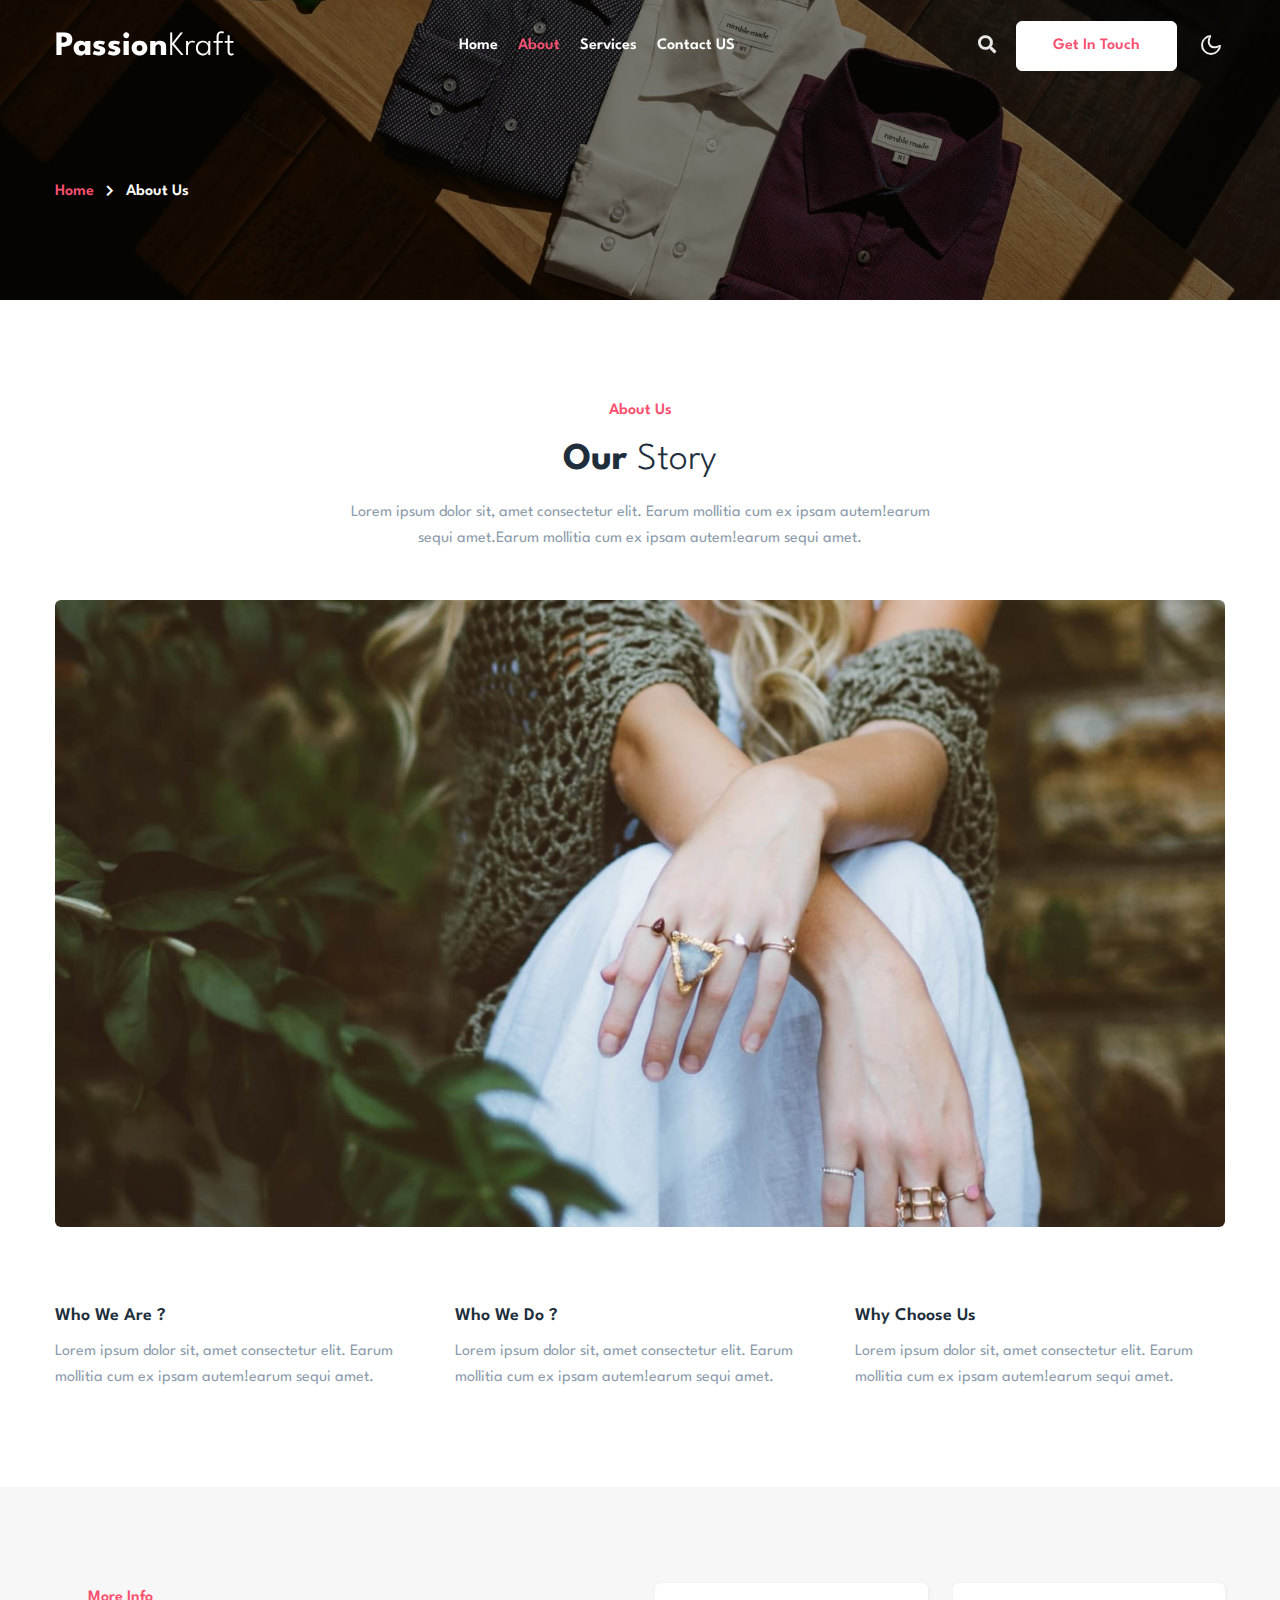
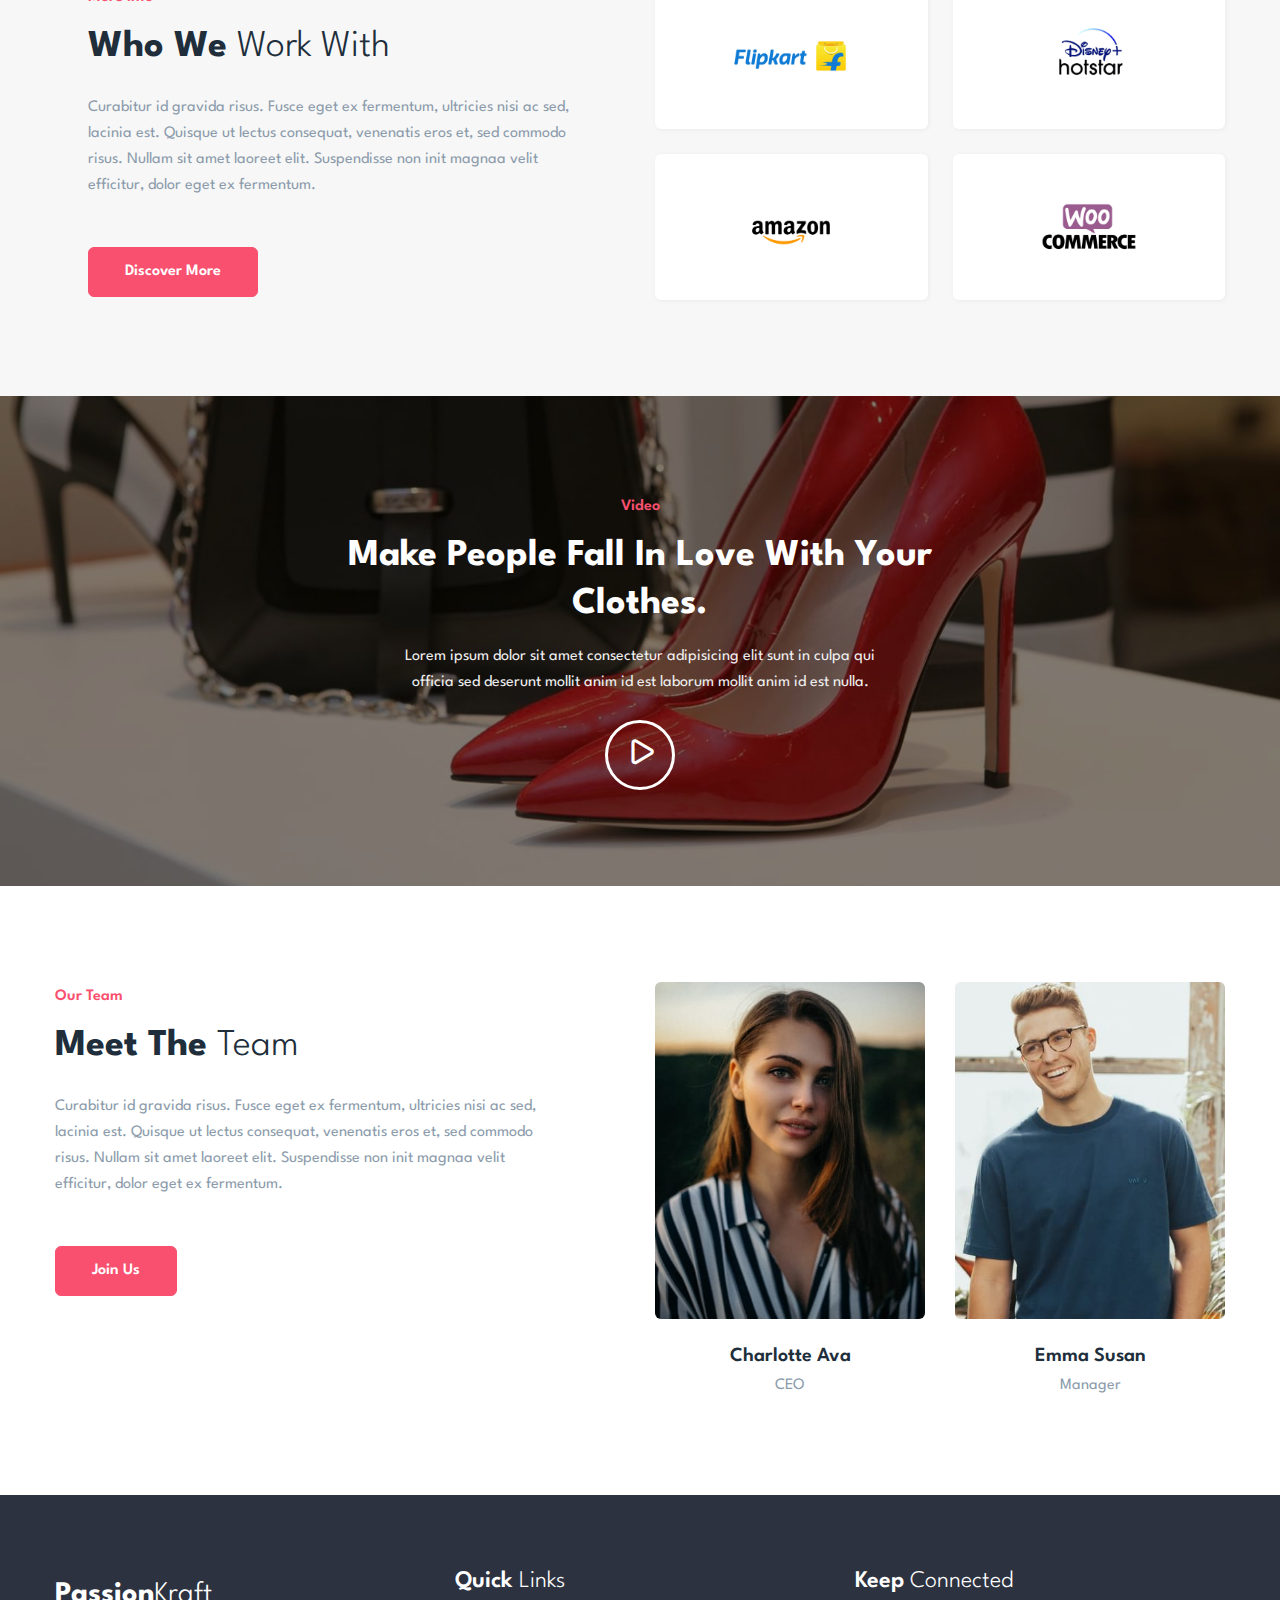
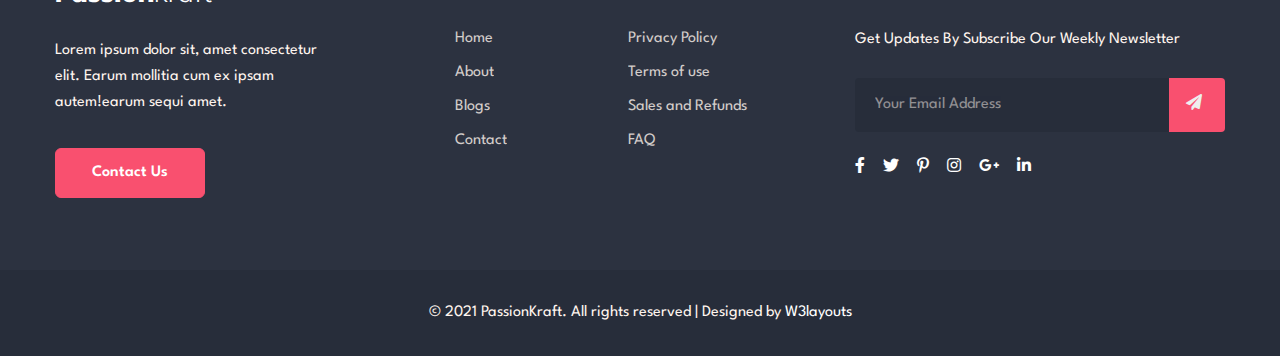
==== about.html @ e8087659 "initial commit" ====
<!--
Author: W3layouts
Author URL: http://w3layouts.com
-->
<!doctype html>
<html lang="en">

<head>
    <!-- Required meta tags -->
    <meta charset="utf-8">
    <meta name="viewport" content="width=device-width, initial-scale=1, shrink-to-fit=no">
    <title>PassionKraft - Fashion Category Bootstrap Responsive Template | About :: W3layouts </title>
    <!-- google fonts -->
    <link href="//fonts.googleapis.com/css2?family=Spartan:wght@300;400;600;700&display=swap" rel="stylesheet">
    <!-- Template CSS -->
    <link rel="stylesheet" href="assets/css/style-starter.css">
</head>

<body>
    <!--header-->
    <header id="site-header" class="fixed-top">
        <div class="container">
            <nav class="navbar navbar-expand-lg stroke px-0 pt-lg-0">
                <h1>
                    <a class="navbar-brand" href="index.html">
                        Passion<span class="logo-sub">Kraft</a>
                </h1>
                <!-- if logo is image enable this   
    <a class="navbar-brand" href="#index.html">
        <img src="image-path" alt="Your logo" title="Your logo" style="height:35px;" />
    </a> -->
                <button class="navbar-toggler  collapsed bg-gradient" type="button" data-toggle="collapse"
                    data-target="#navbarTogglerDemo02" aria-controls="navbarTogglerDemo02" aria-expanded="false"
                    aria-label="Toggle navigation">
                    <span class="navbar-toggler-icon fa icon-expand fa-bars"></span>
                    <span class="navbar-toggler-icon fa icon-close fa-times"></span>
                </button>

                <div class="collapse navbar-collapse" id="navbarTogglerDemo02">
                    <ul class="navbar-nav mx-lg-auto">
                        <li class="nav-item">
                            <a class="nav-link" href="index.html">Home <span class="sr-only">(current)</span></a>
                        </li>
                        <li class="nav-item active">
                            <a class="nav-link" href="about.html">About</a>
                        </li>
                        <li class="nav-item">
                            <a class="nav-link" href="services.html">Services</a>
                        </li>
						  <li class="nav-item">
                            <a class="nav-link" href="contact.html">Contact US</a>
                        </li>
                       
                        
                    </ul>

                    <!--/search-right-->
                    <div class="search-right">
                        <a href="#search" title="search"><span class="fa fa-search" aria-hidden="true"></span></a>
                    </div>
                    <!--//search-right-->
                    <div class="top-quote mr-lg-3 mt-lg-0 mr-lg-4">
                        <a href="contact.html" class="btn btn-style btn-white btn-primary">Get In Touch</a>
                    </div>
                </div>
                <!-- toggle switch for light and dark theme -->
                <div class="mobile-position">
                    <nav class="navigation">
                        <div class="theme-switch-wrapper">
                            <label class="theme-switch" for="checkbox">
                                <input type="checkbox" id="checkbox">
                                <div class="mode-container">
                                    <i class="gg-sun"></i>
                                    <i class="gg-moon"></i>
                                </div>
                            </label>
                        </div>
                    </nav>
                </div>
                <!-- //toggle switch for light and dark theme -->
            </nav>
        </div>
    </header>
    <!--//header-->
    <div class="section-mid-gap"></div>
    <!--/Banner-inner-pages-->
    <div class="inner-banner">
        <section class="w3l-breadcrumb text-left">
          <div class="container">
            <ul class="breadcrumbs-custom-path">
              <li><a href="index.html">Home</a></li>
              <li class="active"><span class="fas fa-chevron-right mx-2" aria-hidden="true"></span> About Us</li>
            </ul>
          </div>
        </section>
      </div>
    <!--//Banner-inner-pages-->
     <!--/about-inner-->
     <section class="w3l-aboutin py-5" id="ab">
        <div class="container py-lg-5 py-md-4 py-2">
            <div class="abin-top-content text-center mb-md-5 mb-4">
                <h6 class="title-subw3hny">About Us</h6>
                <h3 class="title-w3l mb-3">Our <span class="thin">Story</span></h3>
                <p class="abinfo-para">Lorem ipsum dolor sit, amet consectetur elit. Earum mollitia cum ex ipsam autem!earum sequi amet.Earum mollitia cum ex ipsam autem!earum sequi amet.</p>
            </div>
            <div class="aboyt-ininf">
                <div class="about-img">
                    <img src="assets/images/banner1.jpg" alt="" class="img-fluid radius-image">
                </div>
                    <div class="three-grids-hmew3 mt-5">
                        <div class="three-grid-1 text-left">
                           
                               <h4>Who We Are ?</h4>
                              <p class="mt-2 pr-lg-4">Lorem ipsum dolor sit, amet consectetur elit. Earum mollitia cum ex ipsam autem!earum sequi amet.
                            </p>
                        </div>
                        <div class="three-grid-1 text-left">
                            
                            <h4>Who We Do ?</h4>
                            <p class="mt-2 pr-lg-4">Lorem ipsum dolor sit, amet consectetur elit. Earum mollitia cum ex ipsam autem!earum sequi amet.
                            </p>
                        </div>
                        <div class="three-grid-1 text-left">
                            
                            <h4>Why Choose Us</h4>
                            <p class="mt-2 pr-lg-4">Lorem ipsum dolor sit, amet consectetur elit. Earum mollitia cum ex ipsam autem!earum sequi amet.
                            </p>
                        </div>
                    </div>
                   
                </div>
        </div>
    </section>
     <!--//about-inner-->
     <!--/w3l-features-call3-->
     <section class="w3l-features py-5" id="work">
        <div class="call-w3 py-md-5 py-2">
            <div class="container">
                <div class="row main-cont-wthree-2">
                    <div class="col-lg-6 feature-grid-left pl-lg-5">
                        <h6 class="title-subw3hny">More Info</h6>
                        <h3 class="title-w3l mb-md-4 mb-2">Who We <span class="thin">Work With</span></h3>
                        <p class="text-para pr-lg-5">Curabitur id gravida risus. Fusce eget ex fermentum, ultricies nisi ac sed,
                            lacinia est. Quisque ut lectus consequat, venenatis eros et, sed commodo risus. Nullam sit
                            amet laoreet elit. Suspendisse non init magnaa velit efficitur, dolor eget ex fermentum.
                        </p>
                        <a href="#url" class="btn btn-primary btn-style mt-lg-5 mt-4">Discover More</a>
                    </div>
                    <div class="col-lg-6 feature-grid-right mt-lg-0 mt-5">
                        <div class="call-grids-w3 d-grid">
                            <div class="grids-1 box-wrap">
                                <div class="icon">
                                    <a href="#feature" class=""><img src="assets/images/flipkart.png" alt="" class="img-fluid"></a>
                                </div>
                            </div>
                            <div class="grids-1 box-wrap">
                                <div class="icon">
                                    <a href="#feature" class=""><img src="assets/images/disney.png" alt="" class="img-fluid"></a>
                                </div>
                            </div>
                            <div class="grids-1 box-wrap">
                                <div class="icon">
                                    <a href="#feature" class=""><img src="assets/images/amazon.png" alt="" class="img-fluid"></a>
                                </div>
                            </div>
                            <div class="grids-1 box-wrap">
                                <div class="icon">
                                    <a href="#feature" class=""><img src="assets/images/woocomerce.png" alt="" class="img-fluid"></a>
                                </div>
                            </div>
                        </div>
                    </div>
                </div>
            </div>
        </div>
    </section>
    <!--//w3l-features-call3-->
    <!--/video-->
    <section class="w3l-about4 py-5" id="cover">
		<div class="container px-0 py-lg-5 py-md-4 py-2">
			<div class="history-info position-relative">
				<div class="heading mx-auto text-center">
                    <h6 class="title-subw3hny text-center">Video</h6>
					<h3 class="title-w3l">Make people fall in love with your clothes.</h3>
					<p class="mt-3 px-lg-5 mx-lg-5">Lorem ipsum dolor sit amet consectetur adipisicing elit sunt in culpa qui officia
						sed deserunt mollit anim id est laborum mollit anim id est nulla.</p>
					<a href="#" class="popup-with-zoom-anim play-view text-center mt-4">
						<span class="video-play-icon">
							<span class="fa fa-play"></span>
						</span>
					</a>
				</div>
			</div>
		</div>
	</section>
    <!--//video-->
    <section class="w3l-team py-5" id="team">
        <div class="container py-lg-5 py-md-4 py-2">
            <div class="row team-row">
                <div class="col-lg-6 team-wrap-info pr-lg-5">
                    <h6 class="title-subw3hny">Our Team</h6>
                    <h3 class="title-w3l mb-md-4 mb-2">Meet the <span class="thin">Team </span></h3>
                    <p class="text-para pr-lg-5">Curabitur id gravida risus. Fusce eget ex fermentum, ultricies nisi ac sed,
                        lacinia est. Quisque ut lectus consequat, venenatis eros et, sed commodo risus. Nullam sit
                        amet laoreet elit. Suspendisse non init magnaa velit efficitur, dolor eget ex fermentum.
                    </p>
                    <a href="#url" class="btn btn-primary btn-style mt-lg-5 mt-4">Join Us</a>
                </div>
             <!--start-team member -->
                <div class="col-lg-3 col-sm-6 team-wrap mt-lg-0 mt-5">
                    <div class="team-member last text-center">
                        <div class="team-img">
                            <img src="assets/images/team3.jpg" alt="" class="img-fluid radius-image" />
                            <div class="overlay">
                                <div class="team-details text-center">
                                    <p>
                                        Our web design team will spend time with our digital marketing team.
                                    </p>
                                    <div class="socials mt-4">
                                        <a href="#url"><i class="fab fa-facebook-f"></i></a>
                                        <a href="#url"><i class="fab fa-twitter"></i></a>
                                        <a href="#url"><i class="fab fa-instagram"></i></a>
                                        
                                    </div>
                                </div>
                            </div>
                        </div>
                        <a href="#team"><h6 class="team-title">Charlotte Ava</h6></a>
                        <p>CEO</p>
                    </div>
                </div>
                <!-- end team member -->
    
                <div class="col-lg-3 col-sm-6 team-wrap mt-lg-0 mt-5">
                    <div class="team-member last text-center">
                        <div class="team-img">
                            <img src="assets/images/team4.jpg" alt="" class="img-fluid radius-image" />
                            <div class="overlay">
                                <div class="team-details text-center">
                                    <p>
                                        Our web design team will spend time with our digital marketing team.
                                    </p>
                                    <div class="socials mt-4">
                                        <a href="#url"><i class="fab fa-facebook-f"></i></a>
                                        <a href="#url"><i class="fab fa-twitter"></i></a>
                                        <a href="#url"><i class="fab fa-instagram"></i></a>
                                    </div>
                                </div>
                            </div>
                        </div>
                        <a href="#team"><h6 class="team-title">Emma Susan</h6></a>
                        <p>Manager</p>
                    </div>
                </div>
                <!-- end team member -->
    
            </div>
        </div>
    </section>
    <!--/Footer-->
    <section class="w3l-footer-29-main">
        <div class="footer-29 py-5">
            <div class="container py-lg-4 py-sm-3">
                <div class="row footer-top-29">
                    <div class="col-lg-4 footer-list-29 footer-1 pr-lg-5">
                        <h2><a class="navbar-brand" href="index.html">
                            Passion<span class="logo-sub">Kraft</span></a></h2>
                        <p class="pr-lg-5 mr-xl-4 mb-4">Lorem ipsum dolor sit, amet consectetur elit. Earum mollitia cum ex
                            ipsam autem!earum sequi amet.
                        </p>
                       <a href="contact.html" class="btn btn-style btn-primary mt-2">Contact Us</a>
                    </div>
                    <div class="col-lg-4 footer-list-29 footer-3 mt-lg-0 mt-5 pr-lg-5">
                        <h6 class="footer-title-29">Quick <span class="thinw3">Links</span></h6>
                        <div class="footer-listw3-grids">
                            <ul class="footer-listw3">
                                <li><a href="index.html">Home</a></li>
                                <li><a href="about.html">About</a></li>
                                <li><a href="blog.html">Blogs</a></li>
                                <li><a href="contact.html">Contact</a></li>

                            </ul>
                            <ul class="footer-listw3">
                                <li><a href="#privacy">Privacy Policy</a></li>
                                <li><a href="#term">Terms of use</a></li>
                                <li><a href="#sales">Sales and Refunds</a></li>
                                <li><a href="#faq">FAQ</a></li>
                            </ul>
                        </div>
                    </div>

                    <div class="col-lg-4 col-md-6 footer-list-29 footer-4 mt-lg-0 mt-5">
                        <h6 class="footer-title-29">Keep <span class="thinw3">Connected</span></h6>
                        <p>Get Updates By Subscribe Our Weekly Newsletter</p>

                        <form action="#" class="subscribe" method="post">
                            <input type="email" name="email" placeholder="Your Email Address" required="">
                            <button><span class="fas fa-paper-plane"></span></button>
                        </form>
                        <div class="main-social-footer-29 mt-4">
                            <a href="#facebook" class="facebook"><span class="fab fa-facebook-f"></span></a>
                            <a href="#twitter" class="twitter"><span class="fab fa-twitter"></span></a>
                            <a href="#pinterest"><span class="fab fa-pinterest-p"></span></a>
                            <a href="#instagram" class="instagram"><span class="fab fa-instagram"></span></a>
                            <a href="#google" class="google"><span class="fab fa-google-plus-g"></span></a>
                            <a href="#linkd" class="linkd"><span class="fab fa-linkedin-in"></span></a>
                        </div>
                    </div>
                </div>

            </div>
        </div>
        <div class="bottom-copies text-center">
            <div class="container">
                <p class="copy-footer-29">© 2021 PassionKraft. All rights reserved | Designed by <a
                        href="https://w3layouts.com">W3layouts</a></p>
            </div>
        </div>

        <!-- move top -->
        <button onclick="topFunction()" id="movetop" title="Go to top">
            <span class="fa fa-angle-up"></span>
        </button>
        <script>
            // When the user scrolls down 20px from the top of the document, show the button
            window.onscroll = function () {
                scrollFunction()
            };

            function scrollFunction() {
                if (document.body.scrollTop > 20 || document.documentElement.scrollTop > 20) {
                    document.getElementById("movetop").style.display = "block";
                } else {
                    document.getElementById("movetop").style.display = "none";
                }
            }

            // When the user clicks on the button, scroll to the top of the document
            function topFunction() {
                document.body.scrollTop = 0;
                document.documentElement.scrollTop = 0;
            }
        </script>
        <!-- //move top -->
    </section>
    <!-- Template JavaScript -->
    <script src="assets/js/jquery-3.3.1.min.js"></script>
    <script src="assets/js/theme-change.js"></script>
    <!-- disable body scroll which navbar is in active -->
    <script>
        $(function () {
            $('.navbar-toggler').click(function () {
                $('body').toggleClass('noscroll');
            })
        });
    </script>
    <!-- disable body scroll which navbar is in active -->

    <!--/MENU-JS-->
    <script>
        $(window).on("scroll", function () {
            var scroll = $(window).scrollTop();

            if (scroll >= 80) {
                $("#site-header").addClass("nav-fixed");
            } else {
                $("#site-header").removeClass("nav-fixed");
            }
        });

        //Main navigation Active Class Add Remove
        $(".navbar-toggler").on("click", function () {
            $("header").toggleClass("active");
        });
        $(document).on("ready", function () {
            if ($(window).width() > 991) {
                $("header").removeClass("active");
            }
            $(window).on("resize", function () {
                if ($(window).width() > 991) {
                    $("header").removeClass("active");
                }
            });
        });
    </script>
    <!--//MENU-JS-->
    <script src="assets/js/bootstrap.min.js"></script>

</body>

</html>
---- assets/css/style-starter.css ----
@charset "UTF-8";

/*--
Author: W3layouts
Author URL: http://w3layouts.com
--*/
/*!
 * Bootstrap v4.4.1 (https://getbootstrap.com/)
 * Copyright 2011-2019 The Bootstrap Authors
 * Copyright 2011-2019 Twitter, Inc.
 * Licensed under MIT (https://github.com/twbs/bootstrap/blob/master/LICENSE)
 */
:root {
  --blue: #007bff;
  --indigo: #6610f2;
  --purple: #6f42c1;
  --pink: #e83e8c;
  --red: #dc3545;
  --orange: #fd7e14;
  --yellow: #ffc107;
  --green: #28a745;
  --teal: #20c997;
  --cyan: #17a2b8;
  --white: #fff;
  --gray: #6c757d;
  --gray-dark: #343a40;
  --primary: var(--primary-color);
  --secondary: #213364;
  --success: #28a745;
  --info: #17a2b8;
  --warning: #ffc107;
  --danger: #dc3545;
  --light: #f8f9fa;
  --dark: #343a40;
  --breakpoint-xs: 0;
  --breakpoint-sm: 576px;
  --breakpoint-md: 768px;
  --breakpoint-lg: 992px;
  --breakpoint-xl: 1200px;
  --font-family-sans-serif: -apple-system, BlinkMacSystemFont, "Segoe UI", Roboto, "Helvetica Neue", Arial, "Noto Sans", sans-serif, "Apple Color Emoji", "Segoe UI Emoji", "Segoe UI Symbol", "Noto Color Emoji";
  --font-family-monospace: SFMono-Regular, Menlo, Monaco, Consolas, "Liberation Mono", "Courier New", monospace;
}

*,
*::before,
*::after {
  box-sizing: border-box;
}

html {
  font-family: sans-serif;
  line-height: 1.15;
  -webkit-text-size-adjust: 100%;
  -webkit-tap-highlight-color: rgba(0, 0, 0, 0);
}

article,
aside,
figcaption,
figure,
footer,
header,
hgroup,
main,
nav,
section {
  display: block;
}

body {
  margin: 0;
  font-family: -apple-system, BlinkMacSystemFont, "Segoe UI", Roboto, "Helvetica Neue", Arial, "Noto Sans", sans-serif, "Apple Color Emoji", "Segoe UI Emoji", "Segoe UI Symbol", "Noto Color Emoji";
  font-size: 1rem;
  font-weight: 400;
  line-height: 1.5;
  color: #212529;
  text-align: left;
  background-color: #fff;
}

[tabindex="-1"]:focus:not(:focus-visible) {
  outline: 0 !important;
}

hr {
  box-sizing: content-box;
  height: 0;
  overflow: visible;
}

h1,
h2,
h3,
h4,
h5,
h6 {
  margin-top: 0;
  margin-bottom: 0.5rem;
}

p {
  margin-top: 0;
  margin-bottom: 1rem;
}

abbr[title],
abbr[data-original-title] {
  text-decoration: underline;
  -webkit-text-decoration: underline dotted;
  text-decoration: underline dotted;
  cursor: help;
  border-bottom: 0;
  -webkit-text-decoration-skip-ink: none;
  text-decoration-skip-ink: none;
}

address {
  margin-bottom: 1rem;
  font-style: normal;
  line-height: inherit;
}

ol,
ul,
dl {
  margin-top: 0;
  margin-bottom: 1rem;
}

ol ol,
ul ul,
ol ul,
ul ol {
  margin-bottom: 0;
}

dt {
  font-weight: 700;
}

dd {
  margin-bottom: .5rem;
  margin-left: 0;
}

blockquote {
  margin: 0 0 1rem;
}

b,
strong {
  font-weight: bolder;
}

small {
  font-size: 80%;
}

sub,
sup {
  position: relative;
  font-size: 75%;
  line-height: 0;
  vertical-align: baseline;
}

sub {
  bottom: -.25em;
}

sup {
  top: -.5em;
}

a {
  color: var(--primary-color);
  text-decoration: none;
  background-color: transparent;
}

a:hover {
  opacity:0.9;
  text-decoration: underline;
}

a:not([href]) {
  color: inherit;
  text-decoration: none;
}

a:not([href]):hover {
  color: inherit;
  text-decoration: none;
}

pre,
code,
kbd,
samp {
  font-family: SFMono-Regular, Menlo, Monaco, Consolas, "Liberation Mono", "Courier New", monospace;
  font-size: 1em;
}

pre {
  margin-top: 0;
  margin-bottom: 1rem;
  overflow: auto;
}

figure {
  margin: 0 0 1rem;
}

img {
  vertical-align: middle;
  border-style: none;
}

svg {
  overflow: hidden;
  vertical-align: middle;
}

table {
  border-collapse: collapse;
}

caption {
  padding-top: 0.75rem;
  padding-bottom: 0.75rem;
  color: #6c757d;
  text-align: left;
  caption-side: bottom;
}

th {
  text-align: inherit;
}

label {
  display: inline-block;
  margin-bottom: 0.5rem;
}

button {
  border-radius: 0;
}

button:focus {
  outline: 1px dotted;
  outline: 5px auto -webkit-focus-ring-color;
}

input,
button,
select,
optgroup,
textarea {
  margin: 0;
  font-family: inherit;
  font-size: inherit;
  line-height: inherit;
}

button,
input {
  overflow: visible;
}

button,
select {
  text-transform: none;
}

select {
  word-wrap: normal;
}

button,
[type="button"],
[type="reset"],
[type="submit"] {
  -webkit-appearance: button;
}

button:not(:disabled),
[type="button"]:not(:disabled),
[type="reset"]:not(:disabled),
[type="submit"]:not(:disabled) {
  cursor: pointer;
}

button::-moz-focus-inner,
[type="button"]::-moz-focus-inner,
[type="reset"]::-moz-focus-inner,
[type="submit"]::-moz-focus-inner {
  padding: 0;
  border-style: none;
}

input[type="radio"],
input[type="checkbox"] {
  box-sizing: border-box;
  padding: 0;
}

input[type="date"],
input[type="time"],
input[type="datetime-local"],
input[type="month"] {
  -webkit-appearance: listbox;
}

textarea {
  overflow: auto;
  resize: vertical;
}

fieldset {
  min-width: 0;
  padding: 0;
  margin: 0;
  border: 0;
}

legend {
  display: block;
  width: 100%;
  max-width: 100%;
  padding: 0;
  margin-bottom: .5rem;
  font-size: 1.5rem;
  line-height: inherit;
  color: inherit;
  white-space: normal;
}

@media (max-width: 1200px) {
  legend {
    font-size: calc(1.275rem + 0.3vw);
  }
}

progress {
  vertical-align: baseline;
}

[type="number"]::-webkit-inner-spin-button,
[type="number"]::-webkit-outer-spin-button {
  height: auto;
}

[type="search"] {
  outline-offset: -2px;
  -webkit-appearance: none;
}

[type="search"]::-webkit-search-decoration {
  -webkit-appearance: none;
}

::-webkit-file-upload-button {
  font: inherit;
  -webkit-appearance: button;
}

output {
  display: inline-block;
}

summary {
  display: list-item;
  cursor: pointer;
}

template {
  display: none;
}

[hidden] {
  display: none !important;
}

h1,
h2,
h3,
h4,
h5,
h6,
.h1,
.h2,
.h3,
.h4,
.h5,
.h6 {
  margin-bottom: 0.5rem;
  font-weight: 500;
  line-height: 1.2;
}

h1,
.h1 {
  font-size: 2.5rem;
}

@media (max-width: 1200px) {

  h1,
  .h1 {
    font-size: calc(1.375rem + 1.5vw);
  }
}

h2,
.h2 {
  font-size: 2rem;
}

@media (max-width: 1200px) {

  h2,
  .h2 {
    font-size: calc(1.325rem + 0.9vw);
  }
}

h3,
.h3 {
  font-size: 1.75rem;
}

@media (max-width: 1200px) {

  h3,
  .h3 {
    font-size: calc(1.3rem + 0.6vw);
  }
}

h4,
.h4 {
  font-size: 1.5rem;
}

@media (max-width: 1200px) {

  h4,
  .h4 {
    font-size: calc(1.275rem + 0.3vw);
  }
}

h5,
.h5 {
  font-size: 1.25rem;
}

h6,
.h6 {
  font-size: 1rem;
}

.lead {
  font-size: 1.25rem;
  font-weight: 300;
}

.display-1 {
  font-size: 6rem;
  font-weight: 300;
  line-height: 1.2;
}

@media (max-width: 1200px) {
  .display-1 {
    font-size: calc(1.725rem + 5.7vw);
  }
}

.display-2 {
  font-size: 5.5rem;
  font-weight: 300;
  line-height: 1.2;
}

@media (max-width: 1200px) {
  .display-2 {
    font-size: calc(1.675rem + 5.1vw);
  }
}

.display-3 {
  font-size: 4.5rem;
  font-weight: 300;
  line-height: 1.2;
}

@media (max-width: 1200px) {
  .display-3 {
    font-size: calc(1.575rem + 3.9vw);
  }
}

.display-4 {
  font-size: 3.5rem;
  font-weight: 300;
  line-height: 1.2;
}

@media (max-width: 1200px) {
  .display-4 {
    font-size: calc(1.475rem + 2.7vw);
  }
}

hr {
  margin-top: 1rem;
  margin-bottom: 1rem;
  border: 0;
  border-top: 1px solid rgba(0, 0, 0, 0.1);
}

small,
.small {
  font-size: 80%;
  font-weight: 400;
}

mark,
.mark {
  padding: 0.2em;
  background-color: #fcf8e3;
}

.list-unstyled {
  padding-left: 0;
  list-style: none;
}

.list-inline {
  padding-left: 0;
  list-style: none;
}

.list-inline-item {
  display: inline-block;
}

.list-inline-item:not(:last-child) {
  margin-right: 0.5rem;
}

.initialism {
  font-size: 90%;
  text-transform: uppercase;
}

.blockquote {
  margin-bottom: 1rem;
  font-size: 1.25rem;
}

.blockquote-footer {
  display: block;
  font-size: 80%;
  color: #6c757d;
}

.blockquote-footer::before {
  content: "\2014\00A0";
}

.img-fluid {
  max-width: 100%;
  height: auto;
}

.img-thumbnail {
  padding: 0.25rem;
  background-color: #fff;
  border: 1px solid #dee2e6;
  border-radius: 0.25rem;
  max-width: 100%;
  height: auto;
}

.figure {
  display: inline-block;
}

.figure-img {
  margin-bottom: 0.5rem;
  line-height: 1;
}

.figure-caption {
  font-size: 90%;
  color: #6c757d;
}

code {
  font-size: 87.5%;
  color: #e83e8c;
  word-wrap: break-word;
}

a>code {
  color: inherit;
}

kbd {
  padding: 0.2rem 0.4rem;
  font-size: 87.5%;
  color: #fff;
  background-color: #212529;
  border-radius: 0.2rem;
}

kbd kbd {
  padding: 0;
  font-size: 100%;
  font-weight: 700;
}

pre {
  display: block;
  font-size: 87.5%;
  color: #212529;
}

pre code {
  font-size: inherit;
  color: inherit;
  word-break: normal;
}

.pre-scrollable {
  max-height: 340px;
  overflow-y: scroll;
}

.container {
  width: 100%;
  padding-right: 15px;
  padding-left: 15px;
  margin-right: auto;
  margin-left: auto;
}

@media (min-width: 576px) {
  .container {
    max-width: 540px;
  }
}

@media (min-width: 768px) {
  .container {
    max-width: 720px;
  }
}

@media (min-width: 992px) {
  .container {
    max-width: 960px;
  }
}

@media (min-width: 1200px) {
  .container {
    max-width: 1140px;
  }
}

.container-fluid,
.container-sm,
.container-md,
.container-lg,
.container-xl {
  width: 100%;
  padding-right: 15px;
  padding-left: 15px;
  margin-right: auto;
  margin-left: auto;
}

@media (min-width: 576px) {

  .container,
  .container-sm {
    max-width: 540px;
  }
}

@media (min-width: 768px) {

  .container,
  .container-sm,
  .container-md {
    max-width: 720px;
  }
}

@media (min-width: 992px) {

  .container,
  .container-sm,
  .container-md,
  .container-lg {
    max-width: 960px;
  }
}

@media (min-width: 1200px) {

  .container,
  .container-sm,
  .container-md,
  .container-lg,
  .container-xl {
    max-width: 1140px;
  }
}

.row {
  display: flex;
  flex-wrap: wrap;
  margin-right: -15px;
  margin-left: -15px;
}

.no-gutters {
  margin-right: 0;
  margin-left: 0;
}

.no-gutters>.col,
.no-gutters>[class*="col-"] {
  padding-right: 0;
  padding-left: 0;
}

.col-1,
.col-2,
.col-3,
.col-4,
.col-5,
.col-6,
.col-7,
.col-8,
.col-9,
.col-10,
.col-11,
.col-12,
.col,
.col-auto,
.col-sm-1,
.col-sm-2,
.col-sm-3,
.col-sm-4,
.col-sm-5,
.col-sm-6,
.col-sm-7,
.col-sm-8,
.col-sm-9,
.col-sm-10,
.col-sm-11,
.col-sm-12,
.col-sm,
.col-sm-auto,
.col-md-1,
.col-md-2,
.col-md-3,
.col-md-4,
.col-md-5,
.col-md-6,
.col-md-7,
.col-md-8,
.col-md-9,
.col-md-10,
.col-md-11,
.col-md-12,
.col-md,
.col-md-auto,
.col-lg-1,
.col-lg-2,
.col-lg-3,
.col-lg-4,
.col-lg-5,
.col-lg-6,
.col-lg-7,
.col-lg-8,
.col-lg-9,
.col-lg-10,
.col-lg-11,
.col-lg-12,
.col-lg,
.col-lg-auto,
.col-xl-1,
.col-xl-2,
.col-xl-3,
.col-xl-4,
.col-xl-5,
.col-xl-6,
.col-xl-7,
.col-xl-8,
.col-xl-9,
.col-xl-10,
.col-xl-11,
.col-xl-12,
.col-xl,
.col-xl-auto {
  position: relative;
  width: 100%;
  padding-right: 15px;
  padding-left: 15px;
}

.col {
  flex-basis: 0;
  flex-grow: 1;
  max-width: 100%;
}

.row-cols-1>* {
  flex: 0 0 100%;
  max-width: 100%;
}

.row-cols-2>* {
  flex: 0 0 50%;
  max-width: 50%;
}

.row-cols-3>* {
  flex: 0 0 33.33333%;
  max-width: 33.33333%;
}

.row-cols-4>* {
  flex: 0 0 25%;
  max-width: 25%;
}

.row-cols-5>* {
  flex: 0 0 20%;
  max-width: 20%;
}

.row-cols-6>* {
  flex: 0 0 16.66667%;
  max-width: 16.66667%;
}

.col-auto {
  flex: 0 0 auto;
  width: auto;
  max-width: 100%;
}

.col-1 {
  flex: 0 0 8.33333%;
  max-width: 8.33333%;
}

.col-2 {
  flex: 0 0 16.66667%;
  max-width: 16.66667%;
}

.col-3 {
  flex: 0 0 25%;
  max-width: 25%;
}

.col-4 {
  flex: 0 0 33.33333%;
  max-width: 33.33333%;
}

.col-5 {
  flex: 0 0 41.66667%;
  max-width: 41.66667%;
}

.col-6 {
  flex: 0 0 50%;
  max-width: 50%;
}

.col-7 {
  flex: 0 0 58.33333%;
  max-width: 58.33333%;
}

.col-8 {
  flex: 0 0 66.66667%;
  max-width: 66.66667%;
}

.col-9 {
  flex: 0 0 75%;
  max-width: 75%;
}

.col-10 {
  flex: 0 0 83.33333%;
  max-width: 83.33333%;
}

.col-11 {
  flex: 0 0 91.66667%;
  max-width: 91.66667%;
}

.col-12 {
  flex: 0 0 100%;
  max-width: 100%;
}

.order-first {
  order: -1;
}

.order-last {
  order: 13;
}

.order-0 {
  order: 0;
}

.order-1 {
  order: 1;
}

.order-2 {
  order: 2;
}

.order-3 {
  order: 3;
}

.order-4 {
  order: 4;
}

.order-5 {
  order: 5;
}

.order-6 {
  order: 6;
}

.order-7 {
  order: 7;
}

.order-8 {
  order: 8;
}

.order-9 {
  order: 9;
}

.order-10 {
  order: 10;
}

.order-11 {
  order: 11;
}

.order-12 {
  order: 12;
}

.offset-1 {
  margin-left: 8.33333%;
}

.offset-2 {
  margin-left: 16.66667%;
}

.offset-3 {
  margin-left: 25%;
}

.offset-4 {
  margin-left: 33.33333%;
}

.offset-5 {
  margin-left: 41.66667%;
}

.offset-6 {
  margin-left: 50%;
}

.offset-7 {
  margin-left: 58.33333%;
}

.offset-8 {
  margin-left: 66.66667%;
}

.offset-9 {
  margin-left: 75%;
}

.offset-10 {
  margin-left: 83.33333%;
}

.offset-11 {
  margin-left: 91.66667%;
}

@media (min-width: 576px) {
  .col-sm {
    flex-basis: 0;
    flex-grow: 1;
    max-width: 100%;
  }

  .row-cols-sm-1>* {
    flex: 0 0 100%;
    max-width: 100%;
  }

  .row-cols-sm-2>* {
    flex: 0 0 50%;
    max-width: 50%;
  }

  .row-cols-sm-3>* {
    flex: 0 0 33.33333%;
    max-width: 33.33333%;
  }

  .row-cols-sm-4>* {
    flex: 0 0 25%;
    max-width: 25%;
  }

  .row-cols-sm-5>* {
    flex: 0 0 20%;
    max-width: 20%;
  }

  .row-cols-sm-6>* {
    flex: 0 0 16.66667%;
    max-width: 16.66667%;
  }

  .col-sm-auto {
    flex: 0 0 auto;
    width: auto;
    max-width: 100%;
  }

  .col-sm-1 {
    flex: 0 0 8.33333%;
    max-width: 8.33333%;
  }

  .col-sm-2 {
    flex: 0 0 16.66667%;
    max-width: 16.66667%;
  }

  .col-sm-3 {
    flex: 0 0 25%;
    max-width: 25%;
  }

  .col-sm-4 {
    flex: 0 0 33.33333%;
    max-width: 33.33333%;
  }

  .col-sm-5 {
    flex: 0 0 41.66667%;
    max-width: 41.66667%;
  }

  .col-sm-6 {
    flex: 0 0 50%;
    max-width: 50%;
  }

  .col-sm-7 {
    flex: 0 0 58.33333%;
    max-width: 58.33333%;
  }

  .col-sm-8 {
    flex: 0 0 66.66667%;
    max-width: 66.66667%;
  }

  .col-sm-9 {
    flex: 0 0 75%;
    max-width: 75%;
  }

  .col-sm-10 {
    flex: 0 0 83.33333%;
    max-width: 83.33333%;
  }

  .col-sm-11 {
    flex: 0 0 91.66667%;
    max-width: 91.66667%;
  }

  .col-sm-12 {
    flex: 0 0 100%;
    max-width: 100%;
  }

  .order-sm-first {
    order: -1;
  }

  .order-sm-last {
    order: 13;
  }

  .order-sm-0 {
    order: 0;
  }

  .order-sm-1 {
    order: 1;
  }

  .order-sm-2 {
    order: 2;
  }

  .order-sm-3 {
    order: 3;
  }

  .order-sm-4 {
    order: 4;
  }

  .order-sm-5 {
    order: 5;
  }

  .order-sm-6 {
    order: 6;
  }

  .order-sm-7 {
    order: 7;
  }

  .order-sm-8 {
    order: 8;
  }

  .order-sm-9 {
    order: 9;
  }

  .order-sm-10 {
    order: 10;
  }

  .order-sm-11 {
    order: 11;
  }

  .order-sm-12 {
    order: 12;
  }

  .offset-sm-0 {
    margin-left: 0;
  }

  .offset-sm-1 {
    margin-left: 8.33333%;
  }

  .offset-sm-2 {
    margin-left: 16.66667%;
  }

  .offset-sm-3 {
    margin-left: 25%;
  }

  .offset-sm-4 {
    margin-left: 33.33333%;
  }

  .offset-sm-5 {
    margin-left: 41.66667%;
  }

  .offset-sm-6 {
    margin-left: 50%;
  }

  .offset-sm-7 {
    margin-left: 58.33333%;
  }

  .offset-sm-8 {
    margin-left: 66.66667%;
  }

  .offset-sm-9 {
    margin-left: 75%;
  }

  .offset-sm-10 {
    margin-left: 83.33333%;
  }

  .offset-sm-11 {
    margin-left: 91.66667%;
  }
}

@media (min-width: 768px) {
  .col-md {
    flex-basis: 0;
    flex-grow: 1;
    max-width: 100%;
  }

  .row-cols-md-1>* {
    flex: 0 0 100%;
    max-width: 100%;
  }

  .row-cols-md-2>* {
    flex: 0 0 50%;
    max-width: 50%;
  }

  .row-cols-md-3>* {
    flex: 0 0 33.33333%;
    max-width: 33.33333%;
  }

  .row-cols-md-4>* {
    flex: 0 0 25%;
    max-width: 25%;
  }

  .row-cols-md-5>* {
    flex: 0 0 20%;
    max-width: 20%;
  }

  .row-cols-md-6>* {
    flex: 0 0 16.66667%;
    max-width: 16.66667%;
  }

  .col-md-auto {
    flex: 0 0 auto;
    width: auto;
    max-width: 100%;
  }

  .col-md-1 {
    flex: 0 0 8.33333%;
    max-width: 8.33333%;
  }

  .col-md-2 {
    flex: 0 0 16.66667%;
    max-width: 16.66667%;
  }

  .col-md-3 {
    flex: 0 0 25%;
    max-width: 25%;
  }

  .col-md-4 {
    flex: 0 0 33.33333%;
    max-width: 33.33333%;
  }

  .col-md-5 {
    flex: 0 0 41.66667%;
    max-width: 41.66667%;
  }

  .col-md-6 {
    flex: 0 0 50%;
    max-width: 50%;
  }

  .col-md-7 {
    flex: 0 0 58.33333%;
    max-width: 58.33333%;
  }

  .col-md-8 {
    flex: 0 0 66.66667%;
    max-width: 66.66667%;
  }

  .col-md-9 {
    flex: 0 0 75%;
    max-width: 75%;
  }

  .col-md-10 {
    flex: 0 0 83.33333%;
    max-width: 83.33333%;
  }

  .col-md-11 {
    flex: 0 0 91.66667%;
    max-width: 91.66667%;
  }

  .col-md-12 {
    flex: 0 0 100%;
    max-width: 100%;
  }

  .order-md-first {
    order: -1;
  }

  .order-md-last {
    order: 13;
  }

  .order-md-0 {
    order: 0;
  }

  .order-md-1 {
    order: 1;
  }

  .order-md-2 {
    order: 2;
  }

  .order-md-3 {
    order: 3;
  }

  .order-md-4 {
    order: 4;
  }

  .order-md-5 {
    order: 5;
  }

  .order-md-6 {
    order: 6;
  }

  .order-md-7 {
    order: 7;
  }

  .order-md-8 {
    order: 8;
  }

  .order-md-9 {
    order: 9;
  }

  .order-md-10 {
    order: 10;
  }

  .order-md-11 {
    order: 11;
  }

  .order-md-12 {
    order: 12;
  }

  .offset-md-0 {
    margin-left: 0;
  }

  .offset-md-1 {
    margin-left: 8.33333%;
  }

  .offset-md-2 {
    margin-left: 16.66667%;
  }

  .offset-md-3 {
    margin-left: 25%;
  }

  .offset-md-4 {
    margin-left: 33.33333%;
  }

  .offset-md-5 {
    margin-left: 41.66667%;
  }

  .offset-md-6 {
    margin-left: 50%;
  }

  .offset-md-7 {
    margin-left: 58.33333%;
  }

  .offset-md-8 {
    margin-left: 66.66667%;
  }

  .offset-md-9 {
    margin-left: 75%;
  }

  .offset-md-10 {
    margin-left: 83.33333%;
  }

  .offset-md-11 {
    margin-left: 91.66667%;
  }
}

@media (min-width: 992px) {
  .col-lg {
    flex-basis: 0;
    flex-grow: 1;
    max-width: 100%;
  }

  .row-cols-lg-1>* {
    flex: 0 0 100%;
    max-width: 100%;
  }

  .row-cols-lg-2>* {
    flex: 0 0 50%;
    max-width: 50%;
  }

  .row-cols-lg-3>* {
    flex: 0 0 33.33333%;
    max-width: 33.33333%;
  }

  .row-cols-lg-4>* {
    flex: 0 0 25%;
    max-width: 25%;
  }

  .row-cols-lg-5>* {
    flex: 0 0 20%;
    max-width: 20%;
  }

  .row-cols-lg-6>* {
    flex: 0 0 16.66667%;
    max-width: 16.66667%;
  }

  .col-lg-auto {
    flex: 0 0 auto;
    width: auto;
    max-width: 100%;
  }

  .col-lg-1 {
    flex: 0 0 8.33333%;
    max-width: 8.33333%;
  }

  .col-lg-2 {
    flex: 0 0 16.66667%;
    max-width: 16.66667%;
  }

  .col-lg-3 {
    flex: 0 0 25%;
    max-width: 25%;
  }

  .col-lg-4 {
    flex: 0 0 33.33333%;
    max-width: 33.33333%;
  }

  .col-lg-5 {
    flex: 0 0 41.66667%;
    max-width: 41.66667%;
  }

  .col-lg-6 {
    flex: 0 0 50%;
    max-width: 50%;
  }

  .col-lg-7 {
    flex: 0 0 58.33333%;
    max-width: 58.33333%;
  }

  .col-lg-8 {
    flex: 0 0 66.66667%;
    max-width: 66.66667%;
  }

  .col-lg-9 {
    flex: 0 0 75%;
    max-width: 75%;
  }

  .col-lg-10 {
    flex: 0 0 83.33333%;
    max-width: 83.33333%;
  }

  .col-lg-11 {
    flex: 0 0 91.66667%;
    max-width: 91.66667%;
  }

  .col-lg-12 {
    flex: 0 0 100%;
    max-width: 100%;
  }

  .order-lg-first {
    order: -1;
  }

  .order-lg-last {
    order: 13;
  }

  .order-lg-0 {
    order: 0;
  }

  .order-lg-1 {
    order: 1;
  }

  .order-lg-2 {
    order: 2;
  }

  .order-lg-3 {
    order: 3;
  }

  .order-lg-4 {
    order: 4;
  }

  .order-lg-5 {
    order: 5;
  }

  .order-lg-6 {
    order: 6;
  }

  .order-lg-7 {
    order: 7;
  }

  .order-lg-8 {
    order: 8;
  }

  .order-lg-9 {
    order: 9;
  }

  .order-lg-10 {
    order: 10;
  }

  .order-lg-11 {
    order: 11;
  }

  .order-lg-12 {
    order: 12;
  }

  .offset-lg-0 {
    margin-left: 0;
  }

  .offset-lg-1 {
    margin-left: 8.33333%;
  }

  .offset-lg-2 {
    margin-left: 16.66667%;
  }

  .offset-lg-3 {
    margin-left: 25%;
  }

  .offset-lg-4 {
    margin-left: 33.33333%;
  }

  .offset-lg-5 {
    margin-left: 41.66667%;
  }

  .offset-lg-6 {
    margin-left: 50%;
  }

  .offset-lg-7 {
    margin-left: 58.33333%;
  }

  .offset-lg-8 {
    margin-left: 66.66667%;
  }

  .offset-lg-9 {
    margin-left: 75%;
  }

  .offset-lg-10 {
    margin-left: 83.33333%;
  }

  .offset-lg-11 {
    margin-left: 91.66667%;
  }
}

@media (min-width: 1200px) {
  .col-xl {
    flex-basis: 0;
    flex-grow: 1;
    max-width: 100%;
  }

  .row-cols-xl-1>* {
    flex: 0 0 100%;
    max-width: 100%;
  }

  .row-cols-xl-2>* {
    flex: 0 0 50%;
    max-width: 50%;
  }

  .row-cols-xl-3>* {
    flex: 0 0 33.33333%;
    max-width: 33.33333%;
  }

  .row-cols-xl-4>* {
    flex: 0 0 25%;
    max-width: 25%;
  }

  .row-cols-xl-5>* {
    flex: 0 0 20%;
    max-width: 20%;
  }

  .row-cols-xl-6>* {
    flex: 0 0 16.66667%;
    max-width: 16.66667%;
  }

  .col-xl-auto {
    flex: 0 0 auto;
    width: auto;
    max-width: 100%;
  }

  .col-xl-1 {
    flex: 0 0 8.33333%;
    max-width: 8.33333%;
  }

  .col-xl-2 {
    flex: 0 0 16.66667%;
    max-width: 16.66667%;
  }

  .col-xl-3 {
    flex: 0 0 25%;
    max-width: 25%;
  }

  .col-xl-4 {
    flex: 0 0 33.33333%;
    max-width: 33.33333%;
  }

  .col-xl-5 {
    flex: 0 0 41.66667%;
    max-width: 41.66667%;
  }

  .col-xl-6 {
    flex: 0 0 50%;
    max-width: 50%;
  }

  .col-xl-7 {
    flex: 0 0 58.33333%;
    max-width: 58.33333%;
  }

  .col-xl-8 {
    flex: 0 0 66.66667%;
    max-width: 66.66667%;
  }

  .col-xl-9 {
    flex: 0 0 75%;
    max-width: 75%;
  }

  .col-xl-10 {
    flex: 0 0 83.33333%;
    max-width: 83.33333%;
  }

  .col-xl-11 {
    flex: 0 0 91.66667%;
    max-width: 91.66667%;
  }

  .col-xl-12 {
    flex: 0 0 100%;
    max-width: 100%;
  }

  .order-xl-first {
    order: -1;
  }

  .order-xl-last {
    order: 13;
  }

  .order-xl-0 {
    order: 0;
  }

  .order-xl-1 {
    order: 1;
  }

  .order-xl-2 {
    order: 2;
  }

  .order-xl-3 {
    order: 3;
  }

  .order-xl-4 {
    order: 4;
  }

  .order-xl-5 {
    order: 5;
  }

  .order-xl-6 {
    order: 6;
  }

  .order-xl-7 {
    order: 7;
  }

  .order-xl-8 {
    order: 8;
  }

  .order-xl-9 {
    order: 9;
  }

  .order-xl-10 {
    order: 10;
  }

  .order-xl-11 {
    order: 11;
  }

  .order-xl-12 {
    order: 12;
  }

  .offset-xl-0 {
    margin-left: 0;
  }

  .offset-xl-1 {
    margin-left: 8.33333%;
  }

  .offset-xl-2 {
    margin-left: 16.66667%;
  }

  .offset-xl-3 {
    margin-left: 25%;
  }

  .offset-xl-4 {
    margin-left: 33.33333%;
  }

  .offset-xl-5 {
    margin-left: 41.66667%;
  }

  .offset-xl-6 {
    margin-left: 50%;
  }

  .offset-xl-7 {
    margin-left: 58.33333%;
  }

  .offset-xl-8 {
    margin-left: 66.66667%;
  }

  .offset-xl-9 {
    margin-left: 75%;
  }

  .offset-xl-10 {
    margin-left: 83.33333%;
  }

  .offset-xl-11 {
    margin-left: 91.66667%;
  }
}

.table {
  width: 100%;
  margin-bottom: 1rem;
  color: #212529;
}

.table th,
.table td {
  padding: 0.75rem;
  vertical-align: top;
  border-top: 1px solid #dee2e6;
}

.table thead th {
  vertical-align: bottom;
  border-bottom: 2px solid #dee2e6;
}

.table tbody+tbody {
  border-top: 2px solid #dee2e6;
}

.table-sm th,
.table-sm td {
  padding: 0.3rem;
}

.table-bordered {
  border: 1px solid #dee2e6;
}

.table-bordered th,
.table-bordered td {
  border: 1px solid #dee2e6;
}

.table-bordered thead th,
.table-bordered thead td {
  border-bottom-width: 2px;
}

.table-borderless th,
.table-borderless td,
.table-borderless thead th,
.table-borderless tbody+tbody {
  border: 0;
}

.table-striped tbody tr:nth-of-type(odd) {
  background-color: rgba(0, 0, 0, 0.05);
}

.table-hover tbody tr:hover {
  color: #212529;
  background-color: rgba(0, 0, 0, 0.075);
}

.table-primary,
.table-primary>th,
.table-primary>td {
  background-color: #b8e6c9;
}

.table-primary th,
.table-primary td,
.table-primary thead th,
.table-primary tbody+tbody {
  border-color: #7ad19b;
}

.table-hover .table-primary:hover {
  background-color: #a5dfbb;
}

.table-hover .table-primary:hover>td,
.table-hover .table-primary:hover>th {
  background-color: #a5dfbb;
}

.table-secondary,
.table-secondary>th,
.table-secondary>td {
  background-color: #c1c6d4;
}

.table-secondary th,
.table-secondary td,
.table-secondary thead th,
.table-secondary tbody+tbody {
  border-color: #8c95ae;
}

.table-hover .table-secondary:hover {
  background-color: #b2b8ca;
}

.table-hover .table-secondary:hover>td,
.table-hover .table-secondary:hover>th {
  background-color: #b2b8ca;
}

.table-success,
.table-success>th,
.table-success>td {
  background-color: #c3e6cb;
}

.table-success th,
.table-success td,
.table-success thead th,
.table-success tbody+tbody {
  border-color: #8fd19e;
}

.table-hover .table-success:hover {
  background-color: #b1dfbb;
}

.table-hover .table-success:hover>td,
.table-hover .table-success:hover>th {
  background-color: #b1dfbb;
}

.table-info,
.table-info>th,
.table-info>td {
  background-color: #bee5eb;
}

.table-info th,
.table-info td,
.table-info thead th,
.table-info tbody+tbody {
  border-color: #86cfda;
}

.table-hover .table-info:hover {
  background-color: #abdde5;
}

.table-hover .table-info:hover>td,
.table-hover .table-info:hover>th {
  background-color: #abdde5;
}

.table-warning,
.table-warning>th,
.table-warning>td {
  background-color: #ffeeba;
}

.table-warning th,
.table-warning td,
.table-warning thead th,
.table-warning tbody+tbody {
  border-color: #ffdf7e;
}

.table-hover .table-warning:hover {
  background-color: #ffe8a1;
}

.table-hover .table-warning:hover>td,
.table-hover .table-warning:hover>th {
  background-color: #ffe8a1;
}

.table-danger,
.table-danger>th,
.table-danger>td {
  background-color: #f5c6cb;
}

.table-danger th,
.table-danger td,
.table-danger thead th,
.table-danger tbody+tbody {
  border-color: #ed969e;
}

.table-hover .table-danger:hover {
  background-color: #f1b0b7;
}

.table-hover .table-danger:hover>td,
.table-hover .table-danger:hover>th {
  background-color: #f1b0b7;
}

.table-light,
.table-light>th,
.table-light>td {
  background-color: #fdfdfe;
}

.table-light th,
.table-light td,
.table-light thead th,
.table-light tbody+tbody {
  border-color: #fbfcfc;
}

.table-hover .table-light:hover {
  background-color: #ececf6;
}

.table-hover .table-light:hover>td,
.table-hover .table-light:hover>th {
  background-color: #ececf6;
}

.table-dark,
.table-dark>th,
.table-dark>td {
  background-color: #c6c8ca;
}

.table-dark th,
.table-dark td,
.table-dark thead th,
.table-dark tbody+tbody {
  border-color: #95999c;
}

.table-hover .table-dark:hover {
  background-color: #b9bbbe;
}

.table-hover .table-dark:hover>td,
.table-hover .table-dark:hover>th {
  background-color: #b9bbbe;
}

.table-active,
.table-active>th,
.table-active>td {
  background-color: rgba(0, 0, 0, 0.075);
}

.table-hover .table-active:hover {
  background-color: rgba(0, 0, 0, 0.075);
}

.table-hover .table-active:hover>td,
.table-hover .table-active:hover>th {
  background-color: rgba(0, 0, 0, 0.075);
}

.table .thead-dark th {
  color: #fff;
  background-color: #343a40;
  border-color: #454d55;
}

.table .thead-light th {
  color: #495057;
  background-color: #e9ecef;
  border-color: #dee2e6;
}

.table-dark {
  color: #fff;
  background-color: #343a40;
}

.table-dark th,
.table-dark td,
.table-dark thead th {
  border-color: #454d55;
}

.table-dark.table-bordered {
  border: 0;
}

.table-dark.table-striped tbody tr:nth-of-type(odd) {
  background-color: rgba(255, 255, 255, 0.05);
}

.table-dark.table-hover tbody tr:hover {
  color: #fff;
  background-color: rgba(255, 255, 255, 0.075);
}

@media (max-width: 575.98px) {
  .table-responsive-sm {
    display: block;
    width: 100%;
    overflow-x: auto;
    -webkit-overflow-scrolling: touch;
  }

  .table-responsive-sm>.table-bordered {
    border: 0;
  }
}

@media (max-width: 767.98px) {
  .table-responsive-md {
    display: block;
    width: 100%;
    overflow-x: auto;
    -webkit-overflow-scrolling: touch;
  }

  .table-responsive-md>.table-bordered {
    border: 0;
  }
}

@media (max-width: 991.98px) {
  .table-responsive-lg {
    display: block;
    width: 100%;
    overflow-x: auto;
    -webkit-overflow-scrolling: touch;
  }

  .table-responsive-lg>.table-bordered {
    border: 0;
  }
}

@media (max-width: 1199.98px) {
  .table-responsive-xl {
    display: block;
    width: 100%;
    overflow-x: auto;
    -webkit-overflow-scrolling: touch;
  }

  .table-responsive-xl>.table-bordered {
    border: 0;
  }
}

.table-responsive {
  display: block;
  width: 100%;
  overflow-x: auto;
  -webkit-overflow-scrolling: touch;
}

.table-responsive>.table-bordered {
  border: 0;
}

.form-control {
  display: block;
  width: 100%;
  height: calc(1.5em + 0.75rem + 2px);
  padding: 0.375rem 0.75rem;
  font-size: 1rem;
  font-weight: 400;
  line-height: 1.5;
  color: #495057;
  background-color: #fff;
  background-clip: padding-box;
  border: 1px solid #ced4da;
  border-radius: 0.25rem;
  transition: border-color 0.15s ease-in-out, box-shadow 0.15s ease-in-out;
}

@media (prefers-reduced-motion: reduce) {
  .form-control {
    transition: none;
  }
}

.form-control::-ms-expand {
  background-color: transparent;
  border: 0;
}

.form-control:-moz-focusring {
  color: transparent;
  text-shadow: 0 0 0 #495057;
}

.form-control:focus {
  color: #495057;
  background-color: #fff;
  border-color: #27ff79;
  outline: 0;
  box-shadow: 0 0 0 0.2rem rgba(0, 166, 63, 0.25);
}

.form-control::-webkit-input-placeholder {
  color: #6c757d;
  opacity: 1;
}

.form-control::-moz-placeholder {
  color: #6c757d;
  opacity: 1;
}

.form-control:-ms-input-placeholder {
  color: #6c757d;
  opacity: 1;
}

.form-control::-ms-input-placeholder {
  color: #6c757d;
  opacity: 1;
}

.form-control::placeholder {
  color: #6c757d;
  opacity: 1;
}

.form-control:disabled,
.form-control[readonly] {
  background-color: #e9ecef;
  opacity: 1;
}

select.form-control:focus::-ms-value {
  color: #495057;
  background-color: #fff;
}

.form-control-file,
.form-control-range {
  display: block;
  width: 100%;
}

.col-form-label {
  padding-top: calc(0.375rem + 1px);
  padding-bottom: calc(0.375rem + 1px);
  margin-bottom: 0;
  font-size: inherit;
  line-height: 1.5;
}

.col-form-label-lg {
  padding-top: calc(0.5rem + 1px);
  padding-bottom: calc(0.5rem + 1px);
  font-size: 1.25rem;
  line-height: 1.5;
}

.col-form-label-sm {
  padding-top: calc(0.25rem + 1px);
  padding-bottom: calc(0.25rem + 1px);
  font-size: 0.875rem;
  line-height: 1.5;
}

.form-control-plaintext {
  display: block;
  width: 100%;
  padding: 0.375rem 0;
  margin-bottom: 0;
  font-size: 1rem;
  line-height: 1.5;
  color: #212529;
  background-color: transparent;
  border: solid transparent;
  border-width: 1px 0;
}

.form-control-plaintext.form-control-sm,
.form-control-plaintext.form-control-lg {
  padding-right: 0;
  padding-left: 0;
}

.form-control-sm {
  height: calc(1.5em + 0.5rem + 2px);
  padding: 0.25rem 0.5rem;
  font-size: 0.875rem;
  line-height: 1.5;
  border-radius: 0.2rem;
}

.form-control-lg {
  height: calc(1.5em + 1rem + 2px);
  padding: 0.5rem 1rem;
  font-size: 1.25rem;
  line-height: 1.5;
  border-radius: 0.3rem;
}

select.form-control[size],
select.form-control[multiple] {
  height: auto;
}

textarea.form-control {
  height: auto;
}

.form-group {
  margin-bottom: 1rem;
}

.form-text {
  display: block;
  margin-top: 0.25rem;
}

.form-row {
  display: flex;
  flex-wrap: wrap;
  margin-right: -5px;
  margin-left: -5px;
}

.form-row>.col,
.form-row>[class*="col-"] {
  padding-right: 5px;
  padding-left: 5px;
}

.form-check {
  position: relative;
  display: block;
  padding-left: 1.25rem;
}

.form-check-input {
  position: absolute;
  margin-top: 0.3rem;
  margin-left: -1.25rem;
}

.form-check-input[disabled]~.form-check-label,
.form-check-input:disabled~.form-check-label {
  color: #6c757d;
}

.form-check-label {
  margin-bottom: 0;
}

.form-check-inline {
  display: inline-flex;
  align-items: center;
  padding-left: 0;
  margin-right: 0.75rem;
}

.form-check-inline .form-check-input {
  position: static;
  margin-top: 0;
  margin-right: 0.3125rem;
  margin-left: 0;
}

.valid-feedback {
  display: none;
  width: 100%;
  margin-top: 0.25rem;
  font-size: 80%;
  color: #28a745;
}

.valid-tooltip {
  position: absolute;
  top: 100%;
  z-index: 5;
  display: none;
  max-width: 100%;
  padding: 0.25rem 0.5rem;
  margin-top: .1rem;
  font-size: 0.875rem;
  line-height: 1.5;
  color: #fff;
  background-color: rgba(40, 167, 69, 0.9);
  border-radius: 0.25rem;
}

.was-validated :valid~.valid-feedback,
.was-validated :valid~.valid-tooltip,
.is-valid~.valid-feedback,
.is-valid~.valid-tooltip {
  display: block;
}

.was-validated .form-control:valid,
.form-control.is-valid {
  border-color: #28a745;
  padding-right: calc(1.5em + 0.75rem);
  background-image: url("data:image/svg+xml,%3csvg xmlns='http://www.w3.org/2000/svg' width='8' height='8' viewBox='0 0 8 8'%3e%3cpath fill='%2328a745' d='M2.3 6.73L.6 4.53c-.4-1.04.46-1.4 1.1-.8l1.1 1.4 3.4-3.8c.6-.63 1.6-.27 1.2.7l-4 4.6c-.43.5-.8.4-1.1.1z'/%3e%3c/svg%3e");
  background-repeat: no-repeat;
  background-position: right calc(0.375em + 0.1875rem) center;
  background-size: calc(0.75em + 0.375rem) calc(0.75em + 0.375rem);
}

.was-validated .form-control:valid:focus,
.form-control.is-valid:focus {
  border-color: #28a745;
  box-shadow: 0 0 0 0.2rem rgba(40, 167, 69, 0.25);
}

.was-validated textarea.form-control:valid,
textarea.form-control.is-valid {
  padding-right: calc(1.5em + 0.75rem);
  background-position: top calc(0.375em + 0.1875rem) right calc(0.375em + 0.1875rem);
}

.was-validated .custom-select:valid,
.custom-select.is-valid {
  border-color: #28a745;
  padding-right: calc(0.75em + 2.3125rem);
  background: url("data:image/svg+xml,%3csvg xmlns='http://www.w3.org/2000/svg' width='4' height='5' viewBox='0 0 4 5'%3e%3cpath fill='%23343a40' d='M2 0L0 2h4zm0 5L0 3h4z'/%3e%3c/svg%3e") no-repeat right 0.75rem center/8px 10px, url("data:image/svg+xml,%3csvg xmlns='http://www.w3.org/2000/svg' width='8' height='8' viewBox='0 0 8 8'%3e%3cpath fill='%2328a745' d='M2.3 6.73L.6 4.53c-.4-1.04.46-1.4 1.1-.8l1.1 1.4 3.4-3.8c.6-.63 1.6-.27 1.2.7l-4 4.6c-.43.5-.8.4-1.1.1z'/%3e%3c/svg%3e") #fff no-repeat center right 1.75rem/calc(0.75em + 0.375rem) calc(0.75em + 0.375rem);
}

.was-validated .custom-select:valid:focus,
.custom-select.is-valid:focus {
  border-color: #28a745;
  box-shadow: 0 0 0 0.2rem rgba(40, 167, 69, 0.25);
}

.was-validated .form-check-input:valid~.form-check-label,
.form-check-input.is-valid~.form-check-label {
  color: #28a745;
}

.was-validated .form-check-input:valid~.valid-feedback,
.was-validated .form-check-input:valid~.valid-tooltip,
.form-check-input.is-valid~.valid-feedback,
.form-check-input.is-valid~.valid-tooltip {
  display: block;
}

.was-validated .custom-control-input:valid~.custom-control-label,
.custom-control-input.is-valid~.custom-control-label {
  color: #28a745;
}

.was-validated .custom-control-input:valid~.custom-control-label::before,
.custom-control-input.is-valid~.custom-control-label::before {
  border-color: #28a745;
}

.was-validated .custom-control-input:valid:checked~.custom-control-label::before,
.custom-control-input.is-valid:checked~.custom-control-label::before {
  border-color: #34ce57;
  background-color: #34ce57;
}

.was-validated .custom-control-input:valid:focus~.custom-control-label::before,
.custom-control-input.is-valid:focus~.custom-control-label::before {
  box-shadow: 0 0 0 0.2rem rgba(40, 167, 69, 0.25);
}

.was-validated .custom-control-input:valid:focus:not(:checked)~.custom-control-label::before,
.custom-control-input.is-valid:focus:not(:checked)~.custom-control-label::before {
  border-color: #28a745;
}

.was-validated .custom-file-input:valid~.custom-file-label,
.custom-file-input.is-valid~.custom-file-label {
  border-color: #28a745;
}

.was-validated .custom-file-input:valid:focus~.custom-file-label,
.custom-file-input.is-valid:focus~.custom-file-label {
  border-color: #28a745;
  box-shadow: 0 0 0 0.2rem rgba(40, 167, 69, 0.25);
}

.invalid-feedback {
  display: none;
  width: 100%;
  margin-top: 0.25rem;
  font-size: 80%;
  color: #dc3545;
}

.invalid-tooltip {
  position: absolute;
  top: 100%;
  z-index: 5;
  display: none;
  max-width: 100%;
  padding: 0.25rem 0.5rem;
  margin-top: .1rem;
  font-size: 0.875rem;
  line-height: 1.5;
  color: #fff;
  background-color: rgba(220, 53, 69, 0.9);
  border-radius: 0.25rem;
}

.was-validated :invalid~.invalid-feedback,
.was-validated :invalid~.invalid-tooltip,
.is-invalid~.invalid-feedback,
.is-invalid~.invalid-tooltip {
  display: block;
}

.was-validated .form-control:invalid,
.form-control.is-invalid {
  border-color: #dc3545;
  padding-right: calc(1.5em + 0.75rem);
  background-image: url("data:image/svg+xml,%3csvg xmlns='http://www.w3.org/2000/svg' width='12' height='12' fill='none' stroke='%23dc3545' viewBox='0 0 12 12'%3e%3ccircle cx='6' cy='6' r='4.5'/%3e%3cpath stroke-linejoin='round' d='M5.8 3.6h.4L6 6.5z'/%3e%3ccircle cx='6' cy='8.2' r='.6' fill='%23dc3545' stroke='none'/%3e%3c/svg%3e");
  background-repeat: no-repeat;
  background-position: right calc(0.375em + 0.1875rem) center;
  background-size: calc(0.75em + 0.375rem) calc(0.75em + 0.375rem);
}

.was-validated .form-control:invalid:focus,
.form-control.is-invalid:focus {
  border-color: #dc3545;
  box-shadow: 0 0 0 0.2rem rgba(220, 53, 69, 0.25);
}

.was-validated textarea.form-control:invalid,
textarea.form-control.is-invalid {
  padding-right: calc(1.5em + 0.75rem);
  background-position: top calc(0.375em + 0.1875rem) right calc(0.375em + 0.1875rem);
}

.was-validated .custom-select:invalid,
.custom-select.is-invalid {
  border-color: #dc3545;
  padding-right: calc(0.75em + 2.3125rem);
  background: url("data:image/svg+xml,%3csvg xmlns='http://www.w3.org/2000/svg' width='4' height='5' viewBox='0 0 4 5'%3e%3cpath fill='%23343a40' d='M2 0L0 2h4zm0 5L0 3h4z'/%3e%3c/svg%3e") no-repeat right 0.75rem center/8px 10px, url("data:image/svg+xml,%3csvg xmlns='http://www.w3.org/2000/svg' width='12' height='12' fill='none' stroke='%23dc3545' viewBox='0 0 12 12'%3e%3ccircle cx='6' cy='6' r='4.5'/%3e%3cpath stroke-linejoin='round' d='M5.8 3.6h.4L6 6.5z'/%3e%3ccircle cx='6' cy='8.2' r='.6' fill='%23dc3545' stroke='none'/%3e%3c/svg%3e") #fff no-repeat center right 1.75rem/calc(0.75em + 0.375rem) calc(0.75em + 0.375rem);
}

.was-validated .custom-select:invalid:focus,
.custom-select.is-invalid:focus {
  border-color: #dc3545;
  box-shadow: 0 0 0 0.2rem rgba(220, 53, 69, 0.25);
}

.was-validated .form-check-input:invalid~.form-check-label,
.form-check-input.is-invalid~.form-check-label {
  color: #dc3545;
}

.was-validated .form-check-input:invalid~.invalid-feedback,
.was-validated .form-check-input:invalid~.invalid-tooltip,
.form-check-input.is-invalid~.invalid-feedback,
.form-check-input.is-invalid~.invalid-tooltip {
  display: block;
}

.was-validated .custom-control-input:invalid~.custom-control-label,
.custom-control-input.is-invalid~.custom-control-label {
  color: #dc3545;
}

.was-validated .custom-control-input:invalid~.custom-control-label::before,
.custom-control-input.is-invalid~.custom-control-label::before {
  border-color: #dc3545;
}

.was-validated .custom-control-input:invalid:checked~.custom-control-label::before,
.custom-control-input.is-invalid:checked~.custom-control-label::before {
  border-color: #e4606d;
  background-color: #e4606d;
}

.was-validated .custom-control-input:invalid:focus~.custom-control-label::before,
.custom-control-input.is-invalid:focus~.custom-control-label::before {
  box-shadow: 0 0 0 0.2rem rgba(220, 53, 69, 0.25);
}

.was-validated .custom-control-input:invalid:focus:not(:checked)~.custom-control-label::before,
.custom-control-input.is-invalid:focus:not(:checked)~.custom-control-label::before {
  border-color: #dc3545;
}

.was-validated .custom-file-input:invalid~.custom-file-label,
.custom-file-input.is-invalid~.custom-file-label {
  border-color: #dc3545;
}

.was-validated .custom-file-input:invalid:focus~.custom-file-label,
.custom-file-input.is-invalid:focus~.custom-file-label {
  border-color: #dc3545;
  box-shadow: 0 0 0 0.2rem rgba(220, 53, 69, 0.25);
}

.form-inline {
  display: flex;
  flex-flow: row wrap;
  align-items: center;
}

.form-inline .form-check {
  width: 100%;
}

@media (min-width: 576px) {
  .form-inline label {
    display: flex;
    align-items: center;
    justify-content: center;
    margin-bottom: 0;
  }

  .form-inline .form-group {
    display: flex;
    flex: 0 0 auto;
    flex-flow: row wrap;
    align-items: center;
    margin-bottom: 0;
  }

  .form-inline .form-control {
    display: inline-block;
    width: auto;
    vertical-align: middle;
  }

  .form-inline .form-control-plaintext {
    display: inline-block;
  }

  .form-inline .input-group,
  .form-inline .custom-select {
    width: auto;
  }

  .form-inline .form-check {
    display: flex;
    align-items: center;
    justify-content: center;
    width: auto;
    padding-left: 0;
  }

  .form-inline .form-check-input {
    position: relative;
    flex-shrink: 0;
    margin-top: 0;
    margin-right: 0.25rem;
    margin-left: 0;
  }

  .form-inline .custom-control {
    align-items: center;
    justify-content: center;
  }

  .form-inline .custom-control-label {
    margin-bottom: 0;
  }
}

.btn {
  display: inline-block;
  font-weight: 400;
  color: #212529;
  text-align: center;
  vertical-align: middle;
  cursor: pointer;
  -webkit-user-select: none;
  -moz-user-select: none;
  -ms-user-select: none;
  user-select: none;
  background-color: transparent;
  border: 1px solid transparent;
  padding: 0.375rem 0.75rem;
  font-size: 1rem;
  line-height: 1.5;
  border-radius: 0.25rem;
  transition: color 0.15s ease-in-out, background-color 0.15s ease-in-out, border-color 0.15s ease-in-out, box-shadow 0.15s ease-in-out;
}

@media (prefers-reduced-motion: reduce) {
  .btn {
    transition: none;
  }
}

.btn:hover {
  color: #212529;
  text-decoration: none;
}

.btn:focus,
.btn.focus {
  outline: 0;
  box-shadow: 0 0 0 0.2rem rgb(211 47 47 / 32%);
}

.btn.disabled,
.btn:disabled {
  opacity: 0.65;
}

a.btn.disabled,
fieldset:disabled a.btn {
  pointer-events: none;
}

.btn-primary {
  color: #fff;
  background-color: #F9506F;
  border-color: #F9506F;
}

.btn-primary:hover {
  color: #fff;
  background-color: #EE3C5D;
  border-color: #EE3C5D;
}

.btn-primary:focus,
.btn-primary.focus {
  color: #fff;
  background-color: #EE3C5D;
  border-color: #EE3C5D;
  box-shadow: 0 0 0 0.2rem rgb(211 47 47 / 32%);
}

.btn-primary.disabled,
.btn-primary:disabled {
  color: #fff;
  background-color: #EE3C5D;
  border-color: #EE3C5D;
}

.btn-primary:not(:disabled):not(.disabled):active,
.btn-primary:not(:disabled):not(.disabled).active,
.show>.btn-primary.dropdown-toggle {
  color: #fff;
  background-color: #EE3C5D;
  border-color: #EE3C5D;
}

.btn-primary:not(:disabled):not(.disabled):active:focus,
.btn-primary:not(:disabled):not(.disabled).active:focus,
.show>.btn-primary.dropdown-toggle:focus {
  box-shadow: 0 0 0 0.2rem rgb(244 64 52 / 28%);
}

.btn-secondary {
  color: #fff;
  background-color: var(--secondary-color);
  border-color: var(--secondary-color);
}

.btn-secondary:hover {
  color: #fff;
  background-color: var(--secondary-color);
  border-color: var(--secondary-color);
  opacity: 0.8;
}

.btn-secondary:focus,
.btn-secondary.focus {
  color: #fff;
  background-color: var(--secondary-color);
  border-color: var(--secondary-color);
  box-shadow: 0 0 0 0.2rem rgb(244 64 52 / 28%);
  opacity: 0.8;
}

.btn-secondary.disabled,
.btn-secondary:disabled {
  color: #fff;
  background-color: var(--secondary-color);
  border-color: var(--secondary-color);
}

.btn-secondary:not(:disabled):not(.disabled):active,
.btn-secondary:not(:disabled):not(.disabled).active,
.show>.btn-secondary.dropdown-toggle {
  color: #fff;
  background-color: #141f3e;
  border-color: #111b34;
}

.btn-secondary:not(:disabled):not(.disabled):active:focus,
.btn-secondary:not(:disabled):not(.disabled).active:focus,
.show>.btn-secondary.dropdown-toggle:focus {
  box-shadow: 0 0 0 0.2rem rgba(66, 82, 123, 0.5);
}

.btn-success {
  color: #fff;
  background-color: #28a745;
  border-color: #28a745;
}

.btn-success:hover {
  color: #fff;
  background-color: #218838;
  border-color: #1e7e34;
}

.btn-success:focus,
.btn-success.focus {
  color: #fff;
  background-color: #218838;
  border-color: #1e7e34;
  box-shadow: 0 0 0 0.2rem rgba(72, 180, 97, 0.5);
}

.btn-success.disabled,
.btn-success:disabled {
  color: #fff;
  background-color: #28a745;
  border-color: #28a745;
}

.btn-success:not(:disabled):not(.disabled):active,
.btn-success:not(:disabled):not(.disabled).active,
.show>.btn-success.dropdown-toggle {
  color: #fff;
  background-color: #1e7e34;
  border-color: #1c7430;
}

.btn-success:not(:disabled):not(.disabled):active:focus,
.btn-success:not(:disabled):not(.disabled).active:focus,
.show>.btn-success.dropdown-toggle:focus {
  box-shadow: 0 0 0 0.2rem rgba(72, 180, 97, 0.5);
}

.btn-info {
  color: #fff;
  background-color: #17a2b8;
  border-color: #17a2b8;
}

.btn-info:hover {
  color: #fff;
  background-color: #138496;
  border-color: #117a8b;
}

.btn-info:focus,
.btn-info.focus {
  color: #fff;
  background-color: #138496;
  border-color: #117a8b;
  box-shadow: 0 0 0 0.2rem rgba(58, 176, 195, 0.5);
}

.btn-info.disabled,
.btn-info:disabled {
  color: #fff;
  background-color: #17a2b8;
  border-color: #17a2b8;
}

.btn-info:not(:disabled):not(.disabled):active,
.btn-info:not(:disabled):not(.disabled).active,
.show>.btn-info.dropdown-toggle {
  color: #fff;
  background-color: #117a8b;
  border-color: #10707f;
}

.btn-info:not(:disabled):not(.disabled):active:focus,
.btn-info:not(:disabled):not(.disabled).active:focus,
.show>.btn-info.dropdown-toggle:focus {
  box-shadow: 0 0 0 0.2rem rgba(58, 176, 195, 0.5);
}

.btn-warning {
  color: #212529;
  background-color: #ffc107;
  border-color: #ffc107;
}

.btn-warning:hover {
  color: #212529;
  background-color: #e0a800;
  border-color: #d39e00;
}

.btn-warning:focus,
.btn-warning.focus {
  color: #212529;
  background-color: #e0a800;
  border-color: #d39e00;
  box-shadow: 0 0 0 0.2rem rgba(222, 170, 12, 0.5);
}

.btn-warning.disabled,
.btn-warning:disabled {
  color: #212529;
  background-color: #ffc107;
  border-color: #ffc107;
}

.btn-warning:not(:disabled):not(.disabled):active,
.btn-warning:not(:disabled):not(.disabled).active,
.show>.btn-warning.dropdown-toggle {
  color: #212529;
  background-color: #d39e00;
  border-color: #c69500;
}

.btn-warning:not(:disabled):not(.disabled):active:focus,
.btn-warning:not(:disabled):not(.disabled).active:focus,
.show>.btn-warning.dropdown-toggle:focus {
  box-shadow: 0 0 0 0.2rem rgba(222, 170, 12, 0.5);
}

.btn-danger {
  color: #fff;
  background-color: #dc3545;
  border-color: #dc3545;
}

.btn-danger:hover {
  color: #fff;
  background-color: #c82333;
  border-color: #bd2130;
}

.btn-danger:focus,
.btn-danger.focus {
  color: #fff;
  background-color: #c82333;
  border-color: #bd2130;
  box-shadow: 0 0 0 0.2rem rgba(225, 83, 97, 0.5);
}

.btn-danger.disabled,
.btn-danger:disabled {
  color: #fff;
  background-color: #dc3545;
  border-color: #dc3545;
}

.btn-danger:not(:disabled):not(.disabled):active,
.btn-danger:not(:disabled):not(.disabled).active,
.show>.btn-danger.dropdown-toggle {
  color: #fff;
  background-color: #bd2130;
  border-color: #b21f2d;
}

.btn-danger:not(:disabled):not(.disabled):active:focus,
.btn-danger:not(:disabled):not(.disabled).active:focus,
.show>.btn-danger.dropdown-toggle:focus {
  box-shadow: 0 0 0 0.2rem rgba(225, 83, 97, 0.5);
}

.btn-light {
  color: #212529;
  background-color: #f8f9fa;
  border-color: #f8f9fa;
}

.btn-light:hover {
  color: #212529;
  background-color: #e2e6ea;
  border-color: #dae0e5;
}

.btn-light:focus,
.btn-light.focus {
  color: #212529;
  background-color: #e2e6ea;
  border-color: #dae0e5;
  box-shadow: 0 0 0 0.2rem rgba(216, 217, 219, 0.5);
}

.btn-light.disabled,
.btn-light:disabled {
  color: #212529;
  background-color: #f8f9fa;
  border-color: #f8f9fa;
}

.btn-light:not(:disabled):not(.disabled):active,
.btn-light:not(:disabled):not(.disabled).active,
.show>.btn-light.dropdown-toggle {
  color: #212529;
  background-color: #dae0e5;
  border-color: #d3d9df;
}

.btn-light:not(:disabled):not(.disabled):active:focus,
.btn-light:not(:disabled):not(.disabled).active:focus,
.show>.btn-light.dropdown-toggle:focus {
  box-shadow: 0 0 0 0.2rem rgba(216, 217, 219, 0.5);
}

.btn-dark {
  color: #fff;
  background-color: #343a40;
  border-color: #343a40;
}

.btn-dark:hover {
  color: #fff;
  background-color: #23272b;
  border-color: #1d2124;
}

.btn-dark:focus,
.btn-dark.focus {
  color: #fff;
  background-color: #23272b;
  border-color: #1d2124;
  box-shadow: 0 0 0 0.2rem rgba(82, 88, 93, 0.5);
}

.btn-dark.disabled,
.btn-dark:disabled {
  color: #fff;
  background-color: #343a40;
  border-color: #343a40;
}

.btn-dark:not(:disabled):not(.disabled):active,
.btn-dark:not(:disabled):not(.disabled).active,
.show>.btn-dark.dropdown-toggle {
  color: #fff;
  background-color: #1d2124;
  border-color: #171a1d;
}

.btn-dark:not(:disabled):not(.disabled):active:focus,
.btn-dark:not(:disabled):not(.disabled).active:focus,
.show>.btn-dark.dropdown-toggle:focus {
  box-shadow: 0 0 0 0.2rem rgba(82, 88, 93, 0.5);
}

.btn-outline-primary {
  color: var(--primary-color);
  border-color: var(--primary-color);
}

.btn-outline-primary:hover {
  color: #fff;
  background-color: var(--primary-color);
  border-color: var(--primary-color);
}

.btn-outline-primary:focus,
.btn-outline-primary.focus {
  box-shadow: 0 0 0 0.2rem rgba(0, 166, 63, 0.5);
}

.btn-outline-primary.disabled,
.btn-outline-primary:disabled {
  color: var(--primary-color);
  background-color: transparent;
}

.btn-outline-primary:not(:disabled):not(.disabled):active,
.btn-outline-primary:not(:disabled):not(.disabled).active,
.show>.btn-outline-primary.dropdown-toggle {
  color: #fff;
  background-color: var(--primary-color);
  border-color: var(--primary-color);
}

.btn-outline-primary:not(:disabled):not(.disabled):active:focus,
.btn-outline-primary:not(:disabled):not(.disabled).active:focus,
.show>.btn-outline-primary.dropdown-toggle:focus {
  box-shadow: 0 0 0 0.2rem rgba(0, 166, 63, 0.5);
}

.btn-outline-secondary {
  color: #213364;
  border-color: #213364;
}

.btn-outline-secondary:hover {
  color: #fff;
  background-color: #213364;
  border-color: #213364;
}

.btn-outline-secondary:focus,
.btn-outline-secondary.focus {
  box-shadow: 0 0 0 0.2rem rgba(33, 51, 100, 0.5);
}

.btn-outline-secondary.disabled,
.btn-outline-secondary:disabled {
  color: #213364;
  background-color: transparent;
}

.btn-outline-secondary:not(:disabled):not(.disabled):active,
.btn-outline-secondary:not(:disabled):not(.disabled).active,
.show>.btn-outline-secondary.dropdown-toggle {
  color: #fff;
  background-color: #213364;
  border-color: #213364;
}

.btn-outline-secondary:not(:disabled):not(.disabled):active:focus,
.btn-outline-secondary:not(:disabled):not(.disabled).active:focus,
.show>.btn-outline-secondary.dropdown-toggle:focus {
  box-shadow: 0 0 0 0.2rem rgba(33, 51, 100, 0.5);
}

.btn-outline-success {
  color: #28a745;
  border-color: #28a745;
}

.btn-outline-success:hover {
  color: #fff;
  background-color: #28a745;
  border-color: #28a745;
}

.btn-outline-success:focus,
.btn-outline-success.focus {
  box-shadow: 0 0 0 0.2rem rgba(40, 167, 69, 0.5);
}

.btn-outline-success.disabled,
.btn-outline-success:disabled {
  color: #28a745;
  background-color: transparent;
}

.btn-outline-success:not(:disabled):not(.disabled):active,
.btn-outline-success:not(:disabled):not(.disabled).active,
.show>.btn-outline-success.dropdown-toggle {
  color: #fff;
  background-color: #28a745;
  border-color: #28a745;
}

.btn-outline-success:not(:disabled):not(.disabled):active:focus,
.btn-outline-success:not(:disabled):not(.disabled).active:focus,
.show>.btn-outline-success.dropdown-toggle:focus {
  box-shadow: 0 0 0 0.2rem rgba(40, 167, 69, 0.5);
}

.btn-outline-info {
  color: #17a2b8;
  border-color: #17a2b8;
}

.btn-outline-info:hover {
  color: #fff;
  background-color: #17a2b8;
  border-color: #17a2b8;
}

.btn-outline-info:focus,
.btn-outline-info.focus {
  box-shadow: 0 0 0 0.2rem rgba(23, 162, 184, 0.5);
}

.btn-outline-info.disabled,
.btn-outline-info:disabled {
  color: #17a2b8;
  background-color: transparent;
}

.btn-outline-info:not(:disabled):not(.disabled):active,
.btn-outline-info:not(:disabled):not(.disabled).active,
.show>.btn-outline-info.dropdown-toggle {
  color: #fff;
  background-color: #17a2b8;
  border-color: #17a2b8;
}

.btn-outline-info:not(:disabled):not(.disabled):active:focus,
.btn-outline-info:not(:disabled):not(.disabled).active:focus,
.show>.btn-outline-info.dropdown-toggle:focus {
  box-shadow: 0 0 0 0.2rem rgba(23, 162, 184, 0.5);
}

.btn-outline-warning {
  color: #ffc107;
  border-color: #ffc107;
}

.btn-outline-warning:hover {
  color: #212529;
  background-color: #ffc107;
  border-color: #ffc107;
}

.btn-outline-warning:focus,
.btn-outline-warning.focus {
  box-shadow: 0 0 0 0.2rem rgba(255, 193, 7, 0.5);
}

.btn-outline-warning.disabled,
.btn-outline-warning:disabled {
  color: #ffc107;
  background-color: transparent;
}

.btn-outline-warning:not(:disabled):not(.disabled):active,
.btn-outline-warning:not(:disabled):not(.disabled).active,
.show>.btn-outline-warning.dropdown-toggle {
  color: #212529;
  background-color: #ffc107;
  border-color: #ffc107;
}

.btn-outline-warning:not(:disabled):not(.disabled):active:focus,
.btn-outline-warning:not(:disabled):not(.disabled).active:focus,
.show>.btn-outline-warning.dropdown-toggle:focus {
  box-shadow: 0 0 0 0.2rem rgba(255, 193, 7, 0.5);
}

.btn-outline-danger {
  color: #dc3545;
  border-color: #dc3545;
}

.btn-outline-danger:hover {
  color: #fff;
  background-color: #dc3545;
  border-color: #dc3545;
}

.btn-outline-danger:focus,
.btn-outline-danger.focus {
  box-shadow: 0 0 0 0.2rem rgba(220, 53, 69, 0.5);
}

.btn-outline-danger.disabled,
.btn-outline-danger:disabled {
  color: #dc3545;
  background-color: transparent;
}

.btn-outline-danger:not(:disabled):not(.disabled):active,
.btn-outline-danger:not(:disabled):not(.disabled).active,
.show>.btn-outline-danger.dropdown-toggle {
  color: #fff;
  background-color: #dc3545;
  border-color: #dc3545;
}

.btn-outline-danger:not(:disabled):not(.disabled):active:focus,
.btn-outline-danger:not(:disabled):not(.disabled).active:focus,
.show>.btn-outline-danger.dropdown-toggle:focus {
  box-shadow: 0 0 0 0.2rem rgba(220, 53, 69, 0.5);
}

.btn-outline-light {
  color: #f8f9fa;
  border-color: #f8f9fa;
}

.btn-outline-light:hover {
  color: #212529;
  background-color: #f8f9fa;
  border-color: #f8f9fa;
}

.btn-outline-light:focus,
.btn-outline-light.focus {
  box-shadow: 0 0 0 0.2rem rgba(248, 249, 250, 0.5);
}

.btn-outline-light.disabled,
.btn-outline-light:disabled {
  color: #f8f9fa;
  background-color: transparent;
}

.btn-outline-light:not(:disabled):not(.disabled):active,
.btn-outline-light:not(:disabled):not(.disabled).active,
.show>.btn-outline-light.dropdown-toggle {
  color: #212529;
  background-color: #f8f9fa;
  border-color: #f8f9fa;
}

.btn-outline-light:not(:disabled):not(.disabled):active:focus,
.btn-outline-light:not(:disabled):not(.disabled).active:focus,
.show>.btn-outline-light.dropdown-toggle:focus {
  box-shadow: 0 0 0 0.2rem rgba(248, 249, 250, 0.5);
}

.btn-outline-dark {
  color: #213364;
  border-color: #213364;
}

.btn-outline-dark:hover {
  color: #fff;
  background-color: #213364;
  border-color: #213364;
}

.btn-outline-dark:focus,
.btn-outline-dark.focus {
  box-shadow: 0 0 0 0.2rem rgba(52, 58, 64, 0.5);
}

.btn-outline-dark.disabled,
.btn-outline-dark:disabled {
  color: #213364;
  background-color: transparent;
}

.btn-outline-dark:not(:disabled):not(.disabled):active,
.btn-outline-dark:not(:disabled):not(.disabled).active,
.show>.btn-outline-dark.dropdown-toggle {
  color: #fff;
  background-color: #213364;
  border-color: #213364;
}

.btn-outline-dark:not(:disabled):not(.disabled):active:focus,
.btn-outline-dark:not(:disabled):not(.disabled).active:focus,
.show>.btn-outline-dark.dropdown-toggle:focus {
  box-shadow: 0 0 0 0.2rem rgba(52, 58, 64, 0.5);
}

.btn-link {
  font-weight: 400;
  color: var(--primary-color);
  text-decoration: none;
}

.btn-link:hover {
  color: #005a22;
  text-decoration: underline;
}

.btn-link:focus,
.btn-link.focus {
  text-decoration: underline;
  box-shadow: none;
}

.btn-link:disabled,
.btn-link.disabled {
  color: #6c757d;
  pointer-events: none;
}

.btn-lg,
.btn-group-lg>.btn {
  padding: 0.5rem 1rem;
  font-size: 1.25rem;
  line-height: 1.5;
  border-radius: 0.3rem;
}

.btn-sm,
.btn-group-sm>.btn {
  padding: 0.25rem 0.5rem;
  font-size: 0.875rem;
  line-height: 1.5;
  border-radius: 0.2rem;
}

.btn-block {
  display: block;
  width: 100%;
}

.btn-block+.btn-block {
  margin-top: 0.5rem;
}

input[type="submit"].btn-block,
input[type="reset"].btn-block,
input[type="button"].btn-block {
  width: 100%;
}

.fade {
  transition: opacity 0.15s linear;
}

@media (prefers-reduced-motion: reduce) {
  .fade {
    transition: none;
  }
}

.fade:not(.show) {
  opacity: 0;
}

.collapse:not(.show) {
  display: none;
}

.collapsing {
  position: relative;
  height: 0;
  overflow: hidden;
  transition: height 0.35s ease;
}

@media (prefers-reduced-motion: reduce) {
  .collapsing {
    transition: none;
  }
}

.dropup,
.dropright,
.dropdown,
.dropleft {
  position: relative;
}

.dropdown-toggle {
  white-space: nowrap;
}

.dropdown-toggle::after {
  display: inline-block;
  margin-left: 0.255em;
  vertical-align: 0.255em;
  content: "";
  border-top: 0.3em solid;
  border-right: 0.3em solid transparent;
  border-bottom: 0;
  border-left: 0.3em solid transparent;
}

.dropdown-toggle:empty::after {
  margin-left: 0;
}

.dropdown-menu {
  position: absolute;
  top: 100%;
  left: 0;
  z-index: 1000;
  display: none;
  float: left;
  min-width: 10rem;
  padding: 0.5rem 0;
  margin: 0.125rem 0 0;
  font-size: 1rem;
  color: #212529;
  text-align: left;
  list-style: none;
  background-color: #fff;
  background-clip: padding-box;
  border: 1px solid rgba(0, 0, 0, 0.15);
  border-radius: 0.25rem;
}

.dropdown-menu-left {
  right: auto;
  left: 0;
}

.dropdown-menu-right {
  right: 0;
  left: auto;
}

@media (min-width: 576px) {
  .dropdown-menu-sm-left {
    right: auto;
    left: 0;
  }

  .dropdown-menu-sm-right {
    right: 0;
    left: auto;
  }
}

@media (min-width: 768px) {
  .dropdown-menu-md-left {
    right: auto;
    left: 0;
  }

  .dropdown-menu-md-right {
    right: 0;
    left: auto;
  }
}

@media (min-width: 992px) {
  .dropdown-menu-lg-left {
    right: auto;
    left: 0;
  }

  .dropdown-menu-lg-right {
    right: 0;
    left: auto;
  }
}

@media (min-width: 1200px) {
  .dropdown-menu-xl-left {
    right: auto;
    left: 0;
  }

  .dropdown-menu-xl-right {
    right: 0;
    left: auto;
  }
}

.dropup .dropdown-menu {
  top: auto;
  bottom: 100%;
  margin-top: 0;
  margin-bottom: 0.125rem;
}

.dropup .dropdown-toggle::after {
  display: inline-block;
  margin-left: 0.255em;
  vertical-align: 0.255em;
  content: "";
  border-top: 0;
  border-right: 0.3em solid transparent;
  border-bottom: 0.3em solid;
  border-left: 0.3em solid transparent;
}

.dropup .dropdown-toggle:empty::after {
  margin-left: 0;
}

.dropright .dropdown-menu {
  top: 0;
  right: auto;
  left: 100%;
  margin-top: 0;
  margin-left: 0.125rem;
}

.dropright .dropdown-toggle::after {
  display: inline-block;
  margin-left: 0.255em;
  vertical-align: 0.255em;
  content: "";
  border-top: 0.3em solid transparent;
  border-right: 0;
  border-bottom: 0.3em solid transparent;
  border-left: 0.3em solid;
}

.dropright .dropdown-toggle:empty::after {
  margin-left: 0;
}

.dropright .dropdown-toggle::after {
  vertical-align: 0;
}

.dropleft .dropdown-menu {
  top: 0;
  right: 100%;
  left: auto;
  margin-top: 0;
  margin-right: 0.125rem;
}

.dropleft .dropdown-toggle::after {
  display: inline-block;
  margin-left: 0.255em;
  vertical-align: 0.255em;
  content: "";
}

.dropleft .dropdown-toggle::after {
  display: none;
}

.dropleft .dropdown-toggle::before {
  display: inline-block;
  margin-right: 0.255em;
  vertical-align: 0.255em;
  content: "";
  border-top: 0.3em solid transparent;
  border-right: 0.3em solid;
  border-bottom: 0.3em solid transparent;
}

.dropleft .dropdown-toggle:empty::after {
  margin-left: 0;
}

.dropleft .dropdown-toggle::before {
  vertical-align: 0;
}

.dropdown-menu[x-placement^="top"],
.dropdown-menu[x-placement^="right"],
.dropdown-menu[x-placement^="bottom"],
.dropdown-menu[x-placement^="left"] {
  right: auto;
  bottom: auto;
}

.dropdown-divider {
  height: 0;
  margin: 0.5rem 0;
  overflow: hidden;
  border-top: 1px solid #e9ecef;
}

.dropdown-item {
  display: block;
  width: 100%;
  padding: 0.25rem 1.5rem;
  clear: both;
  font-weight: 400;
  color: #212529;
  text-align: inherit;
  white-space: nowrap;
  background-color: transparent;
  border: 0;
}

.dropdown-item:hover,
.dropdown-item:focus {
  color: #16181b;
  text-decoration: none;
  background-color: #f8f9fa;
}

.dropdown-item.active,
.dropdown-item:active {
  color: #fff;
  text-decoration: none;
  background-color: var(--primary-color);
}

.dropdown-item.disabled,
.dropdown-item:disabled {
  color: #6c757d;
  pointer-events: none;
  background-color: transparent;
}

.dropdown-menu.show {
  display: block;
}

.dropdown-header {
  display: block;
  padding: 0.5rem 1.5rem;
  margin-bottom: 0;
  font-size: 0.875rem;
  color: #6c757d;
  white-space: nowrap;
}

.dropdown-item-text {
  display: block;
  padding: 0.25rem 1.5rem;
  color: #212529;
}

.btn-group,
.btn-group-vertical {
  position: relative;
  display: inline-flex;
  vertical-align: middle;
}

.btn-group>.btn,
.btn-group-vertical>.btn {
  position: relative;
  flex: 1 1 auto;
}

.btn-group>.btn:hover,
.btn-group-vertical>.btn:hover {
  z-index: 1;
}

.btn-group>.btn:focus,
.btn-group>.btn:active,
.btn-group>.btn.active,
.btn-group-vertical>.btn:focus,
.btn-group-vertical>.btn:active,
.btn-group-vertical>.btn.active {
  z-index: 1;
}

.btn-toolbar {
  display: flex;
  flex-wrap: wrap;
  justify-content: flex-start;
}

.btn-toolbar .input-group {
  width: auto;
}

.btn-group>.btn:not(:first-child),
.btn-group>.btn-group:not(:first-child) {
  margin-left: -1px;
}

.btn-group>.btn:not(:last-child):not(.dropdown-toggle),
.btn-group>.btn-group:not(:last-child)>.btn {
  border-top-right-radius: 0;
  border-bottom-right-radius: 0;
}

.btn-group>.btn:not(:first-child),
.btn-group>.btn-group:not(:first-child)>.btn {
  border-top-left-radius: 0;
  border-bottom-left-radius: 0;
}

.dropdown-toggle-split {
  padding-right: 0.5625rem;
  padding-left: 0.5625rem;
}

.dropdown-toggle-split::after,
.dropup .dropdown-toggle-split::after,
.dropright .dropdown-toggle-split::after {
  margin-left: 0;
}

.dropleft .dropdown-toggle-split::before {
  margin-right: 0;
}

.btn-sm+.dropdown-toggle-split,
.btn-group-sm>.btn+.dropdown-toggle-split {
  padding-right: 0.375rem;
  padding-left: 0.375rem;
}

.btn-lg+.dropdown-toggle-split,
.btn-group-lg>.btn+.dropdown-toggle-split {
  padding-right: 0.75rem;
  padding-left: 0.75rem;
}

.btn-group-vertical {
  flex-direction: column;
  align-items: flex-start;
  justify-content: center;
}

.btn-group-vertical>.btn,
.btn-group-vertical>.btn-group {
  width: 100%;
}

.btn-group-vertical>.btn:not(:first-child),
.btn-group-vertical>.btn-group:not(:first-child) {
  margin-top: -1px;
}

.btn-group-vertical>.btn:not(:last-child):not(.dropdown-toggle),
.btn-group-vertical>.btn-group:not(:last-child)>.btn {
  border-bottom-right-radius: 0;
  border-bottom-left-radius: 0;
}

.btn-group-vertical>.btn:not(:first-child),
.btn-group-vertical>.btn-group:not(:first-child)>.btn {
  border-top-left-radius: 0;
  border-top-right-radius: 0;
}

.btn-group-toggle>.btn,
.btn-group-toggle>.btn-group>.btn {
  margin-bottom: 0;
}

.btn-group-toggle>.btn input[type="radio"],
.btn-group-toggle>.btn input[type="checkbox"],
.btn-group-toggle>.btn-group>.btn input[type="radio"],
.btn-group-toggle>.btn-group>.btn input[type="checkbox"] {
  position: absolute;
  clip: rect(0, 0, 0, 0);
  pointer-events: none;
}

.input-group {
  position: relative;
  display: flex;
  flex-wrap: wrap;
  align-items: stretch;
  width: 100%;
}

.input-group>.form-control,
.input-group>.form-control-plaintext,
.input-group>.custom-select,
.input-group>.custom-file {
  position: relative;
  flex: 1 1 0%;
  min-width: 0;
  margin-bottom: 0;
}

.input-group>.form-control+.form-control,
.input-group>.form-control+.custom-select,
.input-group>.form-control+.custom-file,
.input-group>.form-control-plaintext+.form-control,
.input-group>.form-control-plaintext+.custom-select,
.input-group>.form-control-plaintext+.custom-file,
.input-group>.custom-select+.form-control,
.input-group>.custom-select+.custom-select,
.input-group>.custom-select+.custom-file,
.input-group>.custom-file+.form-control,
.input-group>.custom-file+.custom-select,
.input-group>.custom-file+.custom-file {
  margin-left: -1px;
}

.input-group>.form-control:focus,
.input-group>.custom-select:focus,
.input-group>.custom-file .custom-file-input:focus~.custom-file-label {
  z-index: 3;
}

.input-group>.custom-file .custom-file-input:focus {
  z-index: 4;
}

.input-group>.form-control:not(:last-child),
.input-group>.custom-select:not(:last-child) {
  border-top-right-radius: 0;
  border-bottom-right-radius: 0;
}

.input-group>.form-control:not(:first-child),
.input-group>.custom-select:not(:first-child) {
  border-top-left-radius: 0;
  border-bottom-left-radius: 0;
}

.input-group>.custom-file {
  display: flex;
  align-items: center;
}

.input-group>.custom-file:not(:last-child) .custom-file-label,
.input-group>.custom-file:not(:last-child) .custom-file-label::after {
  border-top-right-radius: 0;
  border-bottom-right-radius: 0;
}

.input-group>.custom-file:not(:first-child) .custom-file-label {
  border-top-left-radius: 0;
  border-bottom-left-radius: 0;
}

.input-group-prepend,
.input-group-append {
  display: flex;
}

.input-group-prepend .btn,
.input-group-append .btn {
  position: relative;
  z-index: 2;
}

.input-group-prepend .btn:focus,
.input-group-append .btn:focus {
  z-index: 3;
}

.input-group-prepend .btn+.btn,
.input-group-prepend .btn+.input-group-text,
.input-group-prepend .input-group-text+.input-group-text,
.input-group-prepend .input-group-text+.btn,
.input-group-append .btn+.btn,
.input-group-append .btn+.input-group-text,
.input-group-append .input-group-text+.input-group-text,
.input-group-append .input-group-text+.btn {
  margin-left: -1px;
}

.input-group-prepend {
  margin-right: -1px;
}

.input-group-append {
  margin-left: -1px;
}

.input-group-text {
  display: flex;
  align-items: center;
  padding: 0.375rem 0.75rem;
  margin-bottom: 0;
  font-size: 1rem;
  font-weight: 400;
  line-height: 1.5;
  color: #495057;
  text-align: center;
  white-space: nowrap;
  background-color: #e9ecef;
  border: 1px solid #ced4da;
  border-radius: 0.25rem;
}

.input-group-text input[type="radio"],
.input-group-text input[type="checkbox"] {
  margin-top: 0;
}

.input-group-lg>.form-control:not(textarea),
.input-group-lg>.custom-select {
  height: calc(1.5em + 1rem + 2px);
}

.input-group-lg>.form-control,
.input-group-lg>.custom-select,
.input-group-lg>.input-group-prepend>.input-group-text,
.input-group-lg>.input-group-append>.input-group-text,
.input-group-lg>.input-group-prepend>.btn,
.input-group-lg>.input-group-append>.btn {
  padding: 0.5rem 1rem;
  font-size: 1.25rem;
  line-height: 1.5;
  border-radius: 0.3rem;
}

.input-group-sm>.form-control:not(textarea),
.input-group-sm>.custom-select {
  height: calc(1.5em + 0.5rem + 2px);
}

.input-group-sm>.form-control,
.input-group-sm>.custom-select,
.input-group-sm>.input-group-prepend>.input-group-text,
.input-group-sm>.input-group-append>.input-group-text,
.input-group-sm>.input-group-prepend>.btn,
.input-group-sm>.input-group-append>.btn {
  padding: 0.25rem 0.5rem;
  font-size: 0.875rem;
  line-height: 1.5;
  border-radius: 0.2rem;
}

.input-group-lg>.custom-select,
.input-group-sm>.custom-select {
  padding-right: 1.75rem;
}

.input-group>.input-group-prepend>.btn,
.input-group>.input-group-prepend>.input-group-text,
.input-group>.input-group-append:not(:last-child)>.btn,
.input-group>.input-group-append:not(:last-child)>.input-group-text,
.input-group>.input-group-append:last-child>.btn:not(:last-child):not(.dropdown-toggle),
.input-group>.input-group-append:last-child>.input-group-text:not(:last-child) {
  border-top-right-radius: 0;
  border-bottom-right-radius: 0;
}

.input-group>.input-group-append>.btn,
.input-group>.input-group-append>.input-group-text,
.input-group>.input-group-prepend:not(:first-child)>.btn,
.input-group>.input-group-prepend:not(:first-child)>.input-group-text,
.input-group>.input-group-prepend:first-child>.btn:not(:first-child),
.input-group>.input-group-prepend:first-child>.input-group-text:not(:first-child) {
  border-top-left-radius: 0;
  border-bottom-left-radius: 0;
}

.custom-control {
  position: relative;
  display: block;
  min-height: 1.5rem;
  padding-left: 1.5rem;
}

.custom-control-inline {
  display: inline-flex;
  margin-right: 1rem;
}

.custom-control-input {
  position: absolute;
  left: 0;
  z-index: -1;
  width: 1rem;
  height: 1.25rem;
  opacity: 0;
}

.custom-control-input:checked~.custom-control-label::before {
  color: #fff;
  border-color: var(--primary-color);
  background-color: var(--primary-color);
}

.custom-control-input:focus~.custom-control-label::before {
  box-shadow: 0 0 0 0.2rem rgba(0, 166, 63, 0.25);
}

.custom-control-input:focus:not(:checked)~.custom-control-label::before {
  border-color: #27ff79;
}

.custom-control-input:not(:disabled):active~.custom-control-label::before {
  color: #fff;
  background-color: #5aff98;
  border-color: #5aff98;
}

.custom-control-input[disabled]~.custom-control-label,
.custom-control-input:disabled~.custom-control-label {
  color: #6c757d;
}

.custom-control-input[disabled]~.custom-control-label::before,
.custom-control-input:disabled~.custom-control-label::before {
  background-color: #e9ecef;
}

.custom-control-label {
  position: relative;
  margin-bottom: 0;
  vertical-align: top;
}

.custom-control-label::before {
  position: absolute;
  top: 0.25rem;
  left: -1.5rem;
  display: block;
  width: 1rem;
  height: 1rem;
  pointer-events: none;
  content: "";
  background-color: #fff;
  border: #adb5bd solid 1px;
}

.custom-control-label::after {
  position: absolute;
  top: 0.25rem;
  left: -1.5rem;
  display: block;
  width: 1rem;
  height: 1rem;
  content: "";
  background: no-repeat 50% / 50% 50%;
}

.custom-checkbox .custom-control-label::before {
  border-radius: 0.25rem;
}

.custom-checkbox .custom-control-input:checked~.custom-control-label::after {
  background-image: url("data:image/svg+xml,%3csvg xmlns='http://www.w3.org/2000/svg' width='8' height='8' viewBox='0 0 8 8'%3e%3cpath fill='%23fff' d='M6.564.75l-3.59 3.612-1.538-1.55L0 4.26l2.974 2.99L8 2.193z'/%3e%3c/svg%3e");
}

.custom-checkbox .custom-control-input:indeterminate~.custom-control-label::before {
  border-color: var(--primary-color);
  background-color: var(--primary-color);
}

.custom-checkbox .custom-control-input:indeterminate~.custom-control-label::after {
  background-image: url("data:image/svg+xml,%3csvg xmlns='http://www.w3.org/2000/svg' width='4' height='4' viewBox='0 0 4 4'%3e%3cpath stroke='%23fff' d='M0 2h4'/%3e%3c/svg%3e");
}

.custom-checkbox .custom-control-input:disabled:checked~.custom-control-label::before {
  background-color: rgba(0, 166, 63, 0.5);
}

.custom-checkbox .custom-control-input:disabled:indeterminate~.custom-control-label::before {
  background-color: rgba(0, 166, 63, 0.5);
}

.custom-radio .custom-control-label::before {
  border-radius: 50%;
}

.custom-radio .custom-control-input:checked~.custom-control-label::after {
  background-image: url("data:image/svg+xml,%3csvg xmlns='http://www.w3.org/2000/svg' width='12' height='12' viewBox='-4 -4 8 8'%3e%3ccircle r='3' fill='%23fff'/%3e%3c/svg%3e");
}

.custom-radio .custom-control-input:disabled:checked~.custom-control-label::before {
  background-color: rgba(0, 166, 63, 0.5);
}

.custom-switch {
  padding-left: 2.25rem;
}

.custom-switch .custom-control-label::before {
  left: -2.25rem;
  width: 1.75rem;
  pointer-events: all;
  border-radius: 0.5rem;
}

.custom-switch .custom-control-label::after {
  top: calc(0.25rem + 2px);
  left: calc(-2.25rem + 2px);
  width: calc(1rem - 4px);
  height: calc(1rem - 4px);
  background-color: #adb5bd;
  border-radius: 0.5rem;
  transition: transform 0.15s ease-in-out, background-color 0.15s ease-in-out, border-color 0.15s ease-in-out, box-shadow 0.15s ease-in-out;
}

@media (prefers-reduced-motion: reduce) {
  .custom-switch .custom-control-label::after {
    transition: none;
  }
}

.custom-switch .custom-control-input:checked~.custom-control-label::after {
  background-color: #fff;
  transform: translateX(0.75rem);
}

.custom-switch .custom-control-input:disabled:checked~.custom-control-label::before {
  background-color: rgba(0, 166, 63, 0.5);
}

.custom-select {
  display: inline-block;
  width: 100%;
  height: calc(1.5em + 0.75rem + 2px);
  padding: 0.375rem 1.75rem 0.375rem 0.75rem;
  font-size: 1rem;
  font-weight: 400;
  line-height: 1.5;
  color: #495057;
  vertical-align: middle;
  background: #fff url("data:image/svg+xml,%3csvg xmlns='http://www.w3.org/2000/svg' width='4' height='5' viewBox='0 0 4 5'%3e%3cpath fill='%23343a40' d='M2 0L0 2h4zm0 5L0 3h4z'/%3e%3c/svg%3e") no-repeat right 0.75rem center/8px 10px;
  border: 1px solid #ced4da;
  border-radius: 0.25rem;
  -webkit-appearance: none;
  -moz-appearance: none;
  appearance: none;
}

.custom-select:focus {
  border-color: #27ff79;
  outline: 0;
  box-shadow: 0 0 0 0.2rem rgba(0, 166, 63, 0.25);
}

.custom-select:focus::-ms-value {
  color: #495057;
  background-color: #fff;
}

.custom-select[multiple],
.custom-select[size]:not([size="1"]) {
  height: auto;
  padding-right: 0.75rem;
  background-image: none;
}

.custom-select:disabled {
  color: #6c757d;
  background-color: #e9ecef;
}

.custom-select::-ms-expand {
  display: none;
}

.custom-select:-moz-focusring {
  color: transparent;
  text-shadow: 0 0 0 #495057;
}

.custom-select-sm {
  height: calc(1.5em + 0.5rem + 2px);
  padding-top: 0.25rem;
  padding-bottom: 0.25rem;
  padding-left: 0.5rem;
  font-size: 0.875rem;
}

.custom-select-lg {
  height: calc(1.5em + 1rem + 2px);
  padding-top: 0.5rem;
  padding-bottom: 0.5rem;
  padding-left: 1rem;
  font-size: 1.25rem;
}

.custom-file {
  position: relative;
  display: inline-block;
  width: 100%;
  height: calc(1.5em + 0.75rem + 2px);
  margin-bottom: 0;
}

.custom-file-input {
  position: relative;
  z-index: 2;
  width: 100%;
  height: calc(1.5em + 0.75rem + 2px);
  margin: 0;
  opacity: 0;
}

.custom-file-input:focus~.custom-file-label {
  border-color: #27ff79;
  box-shadow: 0 0 0 0.2rem rgba(0, 166, 63, 0.25);
}

.custom-file-input[disabled]~.custom-file-label,
.custom-file-input:disabled~.custom-file-label {
  background-color: #e9ecef;
}

.custom-file-input:lang(en)~.custom-file-label::after {
  content: "Browse";
}

.custom-file-input~.custom-file-label[data-browse]::after {
  content: attr(data-browse);
}

.custom-file-label {
  position: absolute;
  top: 0;
  right: 0;
  left: 0;
  z-index: 1;
  height: calc(1.5em + 0.75rem + 2px);
  padding: 0.375rem 0.75rem;
  font-weight: 400;
  line-height: 1.5;
  color: #495057;
  background-color: #fff;
  border: 1px solid #ced4da;
  border-radius: 0.25rem;
}

.custom-file-label::after {
  position: absolute;
  top: 0;
  right: 0;
  bottom: 0;
  z-index: 3;
  display: block;
  height: calc(1.5em + 0.75rem);
  padding: 0.375rem 0.75rem;
  line-height: 1.5;
  color: #495057;
  content: "Browse";
  background-color: #e9ecef;
  border-left: inherit;
  border-radius: 0 0.25rem 0.25rem 0;
}

.custom-range {
  width: 100%;
  height: 1.4rem;
  padding: 0;
  background-color: transparent;
  -webkit-appearance: none;
  -moz-appearance: none;
  appearance: none;
}

.custom-range:focus {
  outline: none;
}

.custom-range:focus::-webkit-slider-thumb {
  box-shadow: 0 0 0 1px #fff, 0 0 0 0.2rem rgba(0, 166, 63, 0.25);
}

.custom-range:focus::-moz-range-thumb {
  box-shadow: 0 0 0 1px #fff, 0 0 0 0.2rem rgba(0, 166, 63, 0.25);
}

.custom-range:focus::-ms-thumb {
  box-shadow: 0 0 0 1px #fff, 0 0 0 0.2rem rgba(0, 166, 63, 0.25);
}

.custom-range::-moz-focus-outer {
  border: 0;
}

.custom-range::-webkit-slider-thumb {
  width: 1rem;
  height: 1rem;
  margin-top: -0.25rem;
  background-color: var(--primary-color);
  border: 0;
  border-radius: 1rem;
  transition: background-color 0.15s ease-in-out, border-color 0.15s ease-in-out, box-shadow 0.15s ease-in-out;
  -webkit-appearance: none;
  appearance: none;
}

@media (prefers-reduced-motion: reduce) {
  .custom-range::-webkit-slider-thumb {
    transition: none;
  }
}

.custom-range::-webkit-slider-thumb:active {
  background-color: #5aff98;
}

.custom-range::-webkit-slider-runnable-track {
  width: 100%;
  height: 0.5rem;
  color: transparent;
  cursor: pointer;
  background-color: #dee2e6;
  border-color: transparent;
  border-radius: 1rem;
}

.custom-range::-moz-range-thumb {
  width: 1rem;
  height: 1rem;
  background-color: var(--primary-color);
  border: 0;
  border-radius: 1rem;
  transition: background-color 0.15s ease-in-out, border-color 0.15s ease-in-out, box-shadow 0.15s ease-in-out;
  -moz-appearance: none;
  appearance: none;
}

@media (prefers-reduced-motion: reduce) {
  .custom-range::-moz-range-thumb {
    transition: none;
  }
}

.custom-range::-moz-range-thumb:active {
  background-color: #5aff98;
}

.custom-range::-moz-range-track {
  width: 100%;
  height: 0.5rem;
  color: transparent;
  cursor: pointer;
  background-color: #dee2e6;
  border-color: transparent;
  border-radius: 1rem;
}

.custom-range::-ms-thumb {
  width: 1rem;
  height: 1rem;
  margin-top: 0;
  margin-right: 0.2rem;
  margin-left: 0.2rem;
  background-color: var(--primary-color);
  border: 0;
  border-radius: 1rem;
  transition: background-color 0.15s ease-in-out, border-color 0.15s ease-in-out, box-shadow 0.15s ease-in-out;
  appearance: none;
}

@media (prefers-reduced-motion: reduce) {
  .custom-range::-ms-thumb {
    transition: none;
  }
}

.custom-range::-ms-thumb:active {
  background-color: #5aff98;
}

.custom-range::-ms-track {
  width: 100%;
  height: 0.5rem;
  color: transparent;
  cursor: pointer;
  background-color: transparent;
  border-color: transparent;
  border-width: 0.5rem;
}

.custom-range::-ms-fill-lower {
  background-color: #dee2e6;
  border-radius: 1rem;
}

.custom-range::-ms-fill-upper {
  margin-right: 15px;
  background-color: #dee2e6;
  border-radius: 1rem;
}

.custom-range:disabled::-webkit-slider-thumb {
  background-color: #adb5bd;
}

.custom-range:disabled::-webkit-slider-runnable-track {
  cursor: default;
}

.custom-range:disabled::-moz-range-thumb {
  background-color: #adb5bd;
}

.custom-range:disabled::-moz-range-track {
  cursor: default;
}

.custom-range:disabled::-ms-thumb {
  background-color: #adb5bd;
}

.custom-control-label::before,
.custom-file-label,
.custom-select {
  transition: background-color 0.15s ease-in-out, border-color 0.15s ease-in-out, box-shadow 0.15s ease-in-out;
}

@media (prefers-reduced-motion: reduce) {

  .custom-control-label::before,
  .custom-file-label,
  .custom-select {
    transition: none;
  }
}

.nav {
  display: flex;
  flex-wrap: wrap;
  padding-left: 0;
  margin-bottom: 0;
  list-style: none;
}

.nav-link {
  display: block;
  padding: 0.5rem 1rem;
}

.nav-link:hover,
.nav-link:focus {
  text-decoration: none;
}

.nav-link.disabled {
  color: #6c757d;
  pointer-events: none;
  cursor: default;
}

.nav-tabs {
  border-bottom: 1px solid #dee2e6;
}

.nav-tabs .nav-item {
  margin-bottom: -1px;
}

.nav-tabs .nav-link {
  border: 1px solid transparent;
  border-top-left-radius: 0.25rem;
  border-top-right-radius: 0.25rem;
}

.nav-tabs .nav-link:hover,
.nav-tabs .nav-link:focus {
  border-color: #e9ecef #e9ecef #dee2e6;
}

.nav-tabs .nav-link.disabled {
  color: #6c757d;
  background-color: transparent;
  border-color: transparent;
}

.nav-tabs .nav-link.active,
.nav-tabs .nav-item.show .nav-link {
  color: #495057;
  background-color: #fff;
  border-color: #dee2e6 #dee2e6 #fff;
}

.nav-tabs .dropdown-menu {
  margin-top: -1px;
  border-top-left-radius: 0;
  border-top-right-radius: 0;
}

.nav-pills .nav-link {
  border-radius: 0.25rem;
}

.nav-pills .nav-link.active,
.nav-pills .show>.nav-link {
  color: #fff;
  background-color: var(--primary-color);
}

.nav-fill .nav-item {
  flex: 1 1 auto;
  text-align: center;
}

.nav-justified .nav-item {
  flex-basis: 0;
  flex-grow: 1;
  text-align: center;
}

.tab-content>.tab-pane {
  display: none;
}

.tab-content>.active {
  display: block;
}

.navbar {
  position: relative;
  display: flex;
  flex-wrap: wrap;
  align-items: center;
  justify-content: space-between;
  padding: 0.5rem 1rem;
}

.navbar .container,
.navbar .container-fluid,
.navbar .container-sm,
.navbar .container-md,
.navbar .container-lg,
.navbar .container-xl {
  display: flex;
  flex-wrap: wrap;
  align-items: center;
  justify-content: space-between;
}

.navbar-brand {
  display: inline-block;
  padding-top: 0.3125rem;
  padding-bottom: 0.3125rem;
  margin-right: 1rem;
  font-size: 1.25rem;
  line-height: inherit;
  white-space: nowrap;
}

.navbar-brand:hover,
.navbar-brand:focus {
  text-decoration: none;
}

.navbar-nav {
  display: flex;
  flex-direction: column;
  padding-left: 0;
  margin-bottom: 0;
  list-style: none;
}

.navbar-nav .nav-link {
  padding-right: 0;
  padding-left: 0;
}

.navbar-nav .dropdown-menu {
  position: static;
  float: none;
}

.navbar-text {
  display: inline-block;
  padding-top: 0.5rem;
  padding-bottom: 0.5rem;
}

.navbar-collapse {
  flex-basis: 100%;
  flex-grow: 1;
  align-items: center;
}

.navbar-toggler {
  padding: 0.25rem 0.75rem;
  font-size: 1.25rem;
  line-height: 1;
  background-color: transparent;
  border: 1px solid transparent;
  border-radius: 0.25rem;
}

.navbar-toggler:hover,
.navbar-toggler:focus {
  text-decoration: none;
}

.navbar-toggler-icon {
  display: inline-block;
  width: 1.5em;
  height: 1.5em;
  vertical-align: middle;
  content: "";
  background: no-repeat center center;
  background-size: 100% 100%;
}

@media (max-width: 575.98px) {

  .navbar-expand-sm>.container,
  .navbar-expand-sm>.container-fluid,
  .navbar-expand-sm>.container-sm,
  .navbar-expand-sm>.container-md,
  .navbar-expand-sm>.container-lg,
  .navbar-expand-sm>.container-xl {
    padding-right: 0;
    padding-left: 0;
  }
}

@media (min-width: 576px) {
  .navbar-expand-sm {
    flex-flow: row nowrap;
    justify-content: flex-start;
  }

  .navbar-expand-sm .navbar-nav {
    flex-direction: row;
  }

  .navbar-expand-sm .navbar-nav .dropdown-menu {
    position: absolute;
  }

  .navbar-expand-sm .navbar-nav .nav-link {
    padding-right: 0.5rem;
    padding-left: 0.5rem;
  }

  .navbar-expand-sm>.container,
  .navbar-expand-sm>.container-fluid,
  .navbar-expand-sm>.container-sm,
  .navbar-expand-sm>.container-md,
  .navbar-expand-sm>.container-lg,
  .navbar-expand-sm>.container-xl {
    flex-wrap: nowrap;
  }

  .navbar-expand-sm .navbar-collapse {
    display: flex !important;
    flex-basis: auto;
  }

  .navbar-expand-sm .navbar-toggler {
    display: none;
  }
}

@media (max-width: 767.98px) {

  .navbar-expand-md>.container,
  .navbar-expand-md>.container-fluid,
  .navbar-expand-md>.container-sm,
  .navbar-expand-md>.container-md,
  .navbar-expand-md>.container-lg,
  .navbar-expand-md>.container-xl {
    padding-right: 0;
    padding-left: 0;
  }
}

@media (min-width: 768px) {
  .navbar-expand-md {
    flex-flow: row nowrap;
    justify-content: flex-start;
  }

  .navbar-expand-md .navbar-nav {
    flex-direction: row;
  }

  .navbar-expand-md .navbar-nav .dropdown-menu {
    position: absolute;
  }

  .navbar-expand-md .navbar-nav .nav-link {
    padding-right: 0.5rem;
    padding-left: 0.5rem;
  }

  .navbar-expand-md>.container,
  .navbar-expand-md>.container-fluid,
  .navbar-expand-md>.container-sm,
  .navbar-expand-md>.container-md,
  .navbar-expand-md>.container-lg,
  .navbar-expand-md>.container-xl {
    flex-wrap: nowrap;
  }

  .navbar-expand-md .navbar-collapse {
    display: flex !important;
    flex-basis: auto;
  }

  .navbar-expand-md .navbar-toggler {
    display: none;
  }
}

@media (max-width: 991.98px) {

  .navbar-expand-lg>.container,
  .navbar-expand-lg>.container-fluid,
  .navbar-expand-lg>.container-sm,
  .navbar-expand-lg>.container-md,
  .navbar-expand-lg>.container-lg,
  .navbar-expand-lg>.container-xl {
    padding-right: 0;
    padding-left: 0;
  }
}

@media (min-width: 992px) {
  .navbar-expand-lg {
    flex-flow: row nowrap;
    justify-content: flex-start;
  }

  .navbar-expand-lg .navbar-nav {
    flex-direction: row;
  }

  .navbar-expand-lg .navbar-nav .dropdown-menu {
    position: absolute;
  }

  .navbar-expand-lg .navbar-nav .nav-link {
    padding-right: 0.5rem;
    padding-left: 0.5rem;
  }

  .navbar-expand-lg>.container,
  .navbar-expand-lg>.container-fluid,
  .navbar-expand-lg>.container-sm,
  .navbar-expand-lg>.container-md,
  .navbar-expand-lg>.container-lg,
  .navbar-expand-lg>.container-xl {
    flex-wrap: nowrap;
  }

  .navbar-expand-lg .navbar-collapse {
    display: flex !important;
    flex-basis: auto;
  }

  .navbar-expand-lg .navbar-toggler {
    display: none;
  }
}

@media (max-width: 1199.98px) {

  .navbar-expand-xl>.container,
  .navbar-expand-xl>.container-fluid,
  .navbar-expand-xl>.container-sm,
  .navbar-expand-xl>.container-md,
  .navbar-expand-xl>.container-lg,
  .navbar-expand-xl>.container-xl {
    padding-right: 0;
    padding-left: 0;
  }
}

@media (min-width: 1200px) {
  .navbar-expand-xl {
    flex-flow: row nowrap;
    justify-content: flex-start;
  }

  .navbar-expand-xl .navbar-nav {
    flex-direction: row;
  }

  .navbar-expand-xl .navbar-nav .dropdown-menu {
    position: absolute;
  }

  .navbar-expand-xl .navbar-nav .nav-link {
    padding-right: 0.5rem;
    padding-left: 0.5rem;
  }

  .navbar-expand-xl>.container,
  .navbar-expand-xl>.container-fluid,
  .navbar-expand-xl>.container-sm,
  .navbar-expand-xl>.container-md,
  .navbar-expand-xl>.container-lg,
  .navbar-expand-xl>.container-xl {
    flex-wrap: nowrap;
  }

  .navbar-expand-xl .navbar-collapse {
    display: flex !important;
    flex-basis: auto;
  }

  .navbar-expand-xl .navbar-toggler {
    display: none;
  }
}

.navbar-expand {
  flex-flow: row nowrap;
  justify-content: flex-start;
}

.navbar-expand>.container,
.navbar-expand>.container-fluid,
.navbar-expand>.container-sm,
.navbar-expand>.container-md,
.navbar-expand>.container-lg,
.navbar-expand>.container-xl {
  padding-right: 0;
  padding-left: 0;
}

.navbar-expand .navbar-nav {
  flex-direction: row;
}

.navbar-expand .navbar-nav .dropdown-menu {
  position: absolute;
}

.navbar-expand .navbar-nav .nav-link {
  padding-right: 0.5rem;
  padding-left: 0.5rem;
}

.navbar-expand>.container,
.navbar-expand>.container-fluid,
.navbar-expand>.container-sm,
.navbar-expand>.container-md,
.navbar-expand>.container-lg,
.navbar-expand>.container-xl {
  flex-wrap: nowrap;
}

.navbar-expand .navbar-collapse {
  display: flex !important;
  flex-basis: auto;
}

.navbar-expand .navbar-toggler {
  display: none;
}

.navbar-light .navbar-brand {
  color: rgba(0, 0, 0, 0.9);
}

.navbar-light .navbar-brand:hover,
.navbar-light .navbar-brand:focus {
  color: rgba(0, 0, 0, 0.9);
}

.navbar-light .navbar-nav .nav-link {
  color: rgba(0, 0, 0, 0.5);
}

.navbar-light .navbar-nav .nav-link:hover,
.navbar-light .navbar-nav .nav-link:focus {
  color: rgba(0, 0, 0, 0.7);
}

.navbar-light .navbar-nav .nav-link.disabled {
  color: rgba(0, 0, 0, 0.3);
}

.navbar-light .navbar-nav .show>.nav-link,
.navbar-light .navbar-nav .active>.nav-link,
.navbar-light .navbar-nav .nav-link.show,
.navbar-light .navbar-nav .nav-link.active {
  color: rgba(0, 0, 0, 0.9);
}

.navbar-light .navbar-toggler {
  color: rgba(0, 0, 0, 0.5);
  border-color: rgba(0, 0, 0, 0.1);
}

.navbar-light .navbar-toggler-icon {
  background-image: url("data:image/svg+xml,%3csvg xmlns='http://www.w3.org/2000/svg' width='30' height='30' viewBox='0 0 30 30'%3e%3cpath stroke='rgba(0, 0, 0, 0.5)' stroke-linecap='round' stroke-miterlimit='10' stroke-width='2' d='M4 7h22M4 15h22M4 23h22'/%3e%3c/svg%3e");
}

.navbar-light .navbar-text {
  color: rgba(0, 0, 0, 0.5);
}

.navbar-light .navbar-text a {
  color: rgba(0, 0, 0, 0.9);
}

.navbar-light .navbar-text a:hover,
.navbar-light .navbar-text a:focus {
  color: rgba(0, 0, 0, 0.9);
}

.navbar-dark .navbar-brand {
  color: #fff;
}

.navbar-dark .navbar-brand:hover,
.navbar-dark .navbar-brand:focus {
  color: #fff;
}

.navbar-dark .navbar-nav .nav-link {
  color: rgba(255, 255, 255, 0.5);
}

.navbar-dark .navbar-nav .nav-link:hover,
.navbar-dark .navbar-nav .nav-link:focus {
  color: rgba(255, 255, 255, 0.75);
}

.navbar-dark .navbar-nav .nav-link.disabled {
  color: rgba(255, 255, 255, 0.25);
}

.navbar-dark .navbar-nav .show>.nav-link,
.navbar-dark .navbar-nav .active>.nav-link,
.navbar-dark .navbar-nav .nav-link.show,
.navbar-dark .navbar-nav .nav-link.active {
  color: #fff;
}

.navbar-dark .navbar-toggler {
  color: rgba(255, 255, 255, 0.5);
  border-color: rgba(255, 255, 255, 0.1);
}

.navbar-dark .navbar-toggler-icon {
  background-image: url("data:image/svg+xml,%3csvg xmlns='http://www.w3.org/2000/svg' width='30' height='30' viewBox='0 0 30 30'%3e%3cpath stroke='rgba(255, 255, 255, 0.5)' stroke-linecap='round' stroke-miterlimit='10' stroke-width='2' d='M4 7h22M4 15h22M4 23h22'/%3e%3c/svg%3e");
}

.navbar-dark .navbar-text {
  color: rgba(255, 255, 255, 0.5);
}

.navbar-dark .navbar-text a {
  color: #fff;
}

.navbar-dark .navbar-text a:hover,
.navbar-dark .navbar-text a:focus {
  color: #fff;
}

.card {
  position: relative;
  display: flex;
  flex-direction: column;
  min-width: 0;
  word-wrap: break-word;
  background-color: #fff;
  background-clip: border-box;
  border: 1px solid rgba(0, 0, 0, 0.125);
  border-radius: 0.25rem;
}

.card>hr {
  margin-right: 0;
  margin-left: 0;
}

.card>.list-group:first-child .list-group-item:first-child {
  border-top-left-radius: 0.25rem;
  border-top-right-radius: 0.25rem;
}

.card>.list-group:last-child .list-group-item:last-child {
  border-bottom-right-radius: 0.25rem;
  border-bottom-left-radius: 0.25rem;
}

.card-body {
  flex: 1 1 auto;
  min-height: 1px;
  padding: 1.25rem;
}

.card-title {
  margin-bottom: 0.75rem;
}

.card-subtitle {
  margin-top: -0.375rem;
  margin-bottom: 0;
}

.card-text:last-child {
  margin-bottom: 0;
}

.card-link:hover {
  text-decoration: none;
}

.card-link+.card-link {
  margin-left: 1.25rem;
}

.card-header {
  padding: 0.75rem 1.25rem;
  margin-bottom: 0;
  background-color: rgba(0, 0, 0, 0.03);
  border-bottom: 1px solid rgba(0, 0, 0, 0.125);
}

.card-header:first-child {
  border-radius: calc(0.25rem - 1px) calc(0.25rem - 1px) 0 0;
}

.card-header+.list-group .list-group-item:first-child {
  border-top: 0;
}

.card-footer {
  padding: 0.75rem 1.25rem;
  background-color: rgba(0, 0, 0, 0.03);
  border-top: 1px solid rgba(0, 0, 0, 0.125);
}

.card-footer:last-child {
  border-radius: 0 0 calc(0.25rem - 1px) calc(0.25rem - 1px);
}

.card-header-tabs {
  margin-right: -0.625rem;
  margin-bottom: -0.75rem;
  margin-left: -0.625rem;
  border-bottom: 0;
}

.card-header-pills {
  margin-right: -0.625rem;
  margin-left: -0.625rem;
}

.card-img-overlay {
  position: absolute;
  top: 0;
  right: 0;
  bottom: 0;
  left: 0;
  padding: 1.25rem;
}

.card-img,
.card-img-top,
.card-img-bottom {
  flex-shrink: 0;
  width: 100%;
}

.card-img,
.card-img-top {
  border-top-left-radius: calc(0.25rem - 1px);
  border-top-right-radius: calc(0.25rem - 1px);
}

.card-img,
.card-img-bottom {
  border-bottom-right-radius: calc(0.25rem - 1px);
  border-bottom-left-radius: calc(0.25rem - 1px);
}

.card-deck .card {
  margin-bottom: 15px;
}

@media (min-width: 576px) {
  .card-deck {
    display: flex;
    flex-flow: row wrap;
    margin-right: -15px;
    margin-left: -15px;
  }

  .card-deck .card {
    flex: 1 0 0%;
    margin-right: 15px;
    margin-bottom: 0;
    margin-left: 15px;
  }
}

.card-group>.card {
  margin-bottom: 15px;
}

@media (min-width: 576px) {
  .card-group {
    display: flex;
    flex-flow: row wrap;
  }

  .card-group>.card {
    flex: 1 0 0%;
    margin-bottom: 0;
  }

  .card-group>.card+.card {
    margin-left: 0;
    border-left: 0;
  }

  .card-group>.card:not(:last-child) {
    border-top-right-radius: 0;
    border-bottom-right-radius: 0;
  }

  .card-group>.card:not(:last-child) .card-img-top,
  .card-group>.card:not(:last-child) .card-header {
    border-top-right-radius: 0;
  }

  .card-group>.card:not(:last-child) .card-img-bottom,
  .card-group>.card:not(:last-child) .card-footer {
    border-bottom-right-radius: 0;
  }

  .card-group>.card:not(:first-child) {
    border-top-left-radius: 0;
    border-bottom-left-radius: 0;
  }

  .card-group>.card:not(:first-child) .card-img-top,
  .card-group>.card:not(:first-child) .card-header {
    border-top-left-radius: 0;
  }

  .card-group>.card:not(:first-child) .card-img-bottom,
  .card-group>.card:not(:first-child) .card-footer {
    border-bottom-left-radius: 0;
  }
}

.card-columns .card {
  margin-bottom: 0.75rem;
}

@media (min-width: 576px) {
  .card-columns {
    -webkit-column-count: 3;
    -moz-column-count: 3;
    column-count: 3;
    -webkit-column-gap: 1.25rem;
    -moz-column-gap: 1.25rem;
    column-gap: 1.25rem;
    orphans: 1;
    widows: 1;
  }

  .card-columns .card {
    display: inline-block;
    width: 100%;
  }
}

.accordion>.card {
  overflow: hidden;
}

.accordion>.card:not(:last-of-type) {
  border-bottom: 0;
  border-bottom-right-radius: 0;
  border-bottom-left-radius: 0;
}

.accordion>.card:not(:first-of-type) {
  border-top-left-radius: 0;
  border-top-right-radius: 0;
}

.accordion>.card>.card-header {
  border-radius: 0;
  margin-bottom: -1px;
}

.breadcrumb {
  display: flex;
  flex-wrap: wrap;
  padding: 0.75rem 1rem;
  margin-bottom: 1rem;
  list-style: none;
  background-color: #e9ecef;
  border-radius: 0.25rem;
}

.breadcrumb-item+.breadcrumb-item {
  padding-left: 0.5rem;
}

.breadcrumb-item+.breadcrumb-item::before {
  display: inline-block;
  padding-right: 0.5rem;
  color: #6c757d;
  content: "/";
}

.breadcrumb-item+.breadcrumb-item:hover::before {
  text-decoration: underline;
}

.breadcrumb-item+.breadcrumb-item:hover::before {
  text-decoration: none;
}

.breadcrumb-item.active {
  color: #6c757d;
}

.pagination {
  display: flex;
  padding-left: 0;
  list-style: none;
  border-radius: 0.25rem;
}

.page-link {
  position: relative;
  display: block;
  padding: 0.5rem 0.75rem;
  margin-left: -1px;
  line-height: 1.25;
  color: var(--primary-color);
  background-color: #fff;
  border: 1px solid #dee2e6;
}

.page-link:hover {
  z-index: 2;
  color: #005a22;
  text-decoration: none;
  background-color: #e9ecef;
  border-color: #dee2e6;
}

.page-link:focus {
  z-index: 3;
  outline: 0;
  box-shadow: 0 0 0 0.2rem rgba(0, 166, 63, 0.25);
}

.page-item:first-child .page-link {
  margin-left: 0;
  border-top-left-radius: 0.25rem;
  border-bottom-left-radius: 0.25rem;
}

.page-item:last-child .page-link {
  border-top-right-radius: 0.25rem;
  border-bottom-right-radius: 0.25rem;
}

.page-item.active .page-link {
  z-index: 3;
  color: #fff;
  background-color: var(--primary-color);
  border-color: var(--primary-color);
}

.page-item.disabled .page-link {
  color: #6c757d;
  pointer-events: none;
  cursor: auto;
  background-color: #fff;
  border-color: #dee2e6;
}

.pagination-lg .page-link {
  padding: 0.75rem 1.5rem;
  font-size: 1.25rem;
  line-height: 1.5;
}

.pagination-lg .page-item:first-child .page-link {
  border-top-left-radius: 0.3rem;
  border-bottom-left-radius: 0.3rem;
}

.pagination-lg .page-item:last-child .page-link {
  border-top-right-radius: 0.3rem;
  border-bottom-right-radius: 0.3rem;
}

.pagination-sm .page-link {
  padding: 0.25rem 0.5rem;
  font-size: 0.875rem;
  line-height: 1.5;
}

.pagination-sm .page-item:first-child .page-link {
  border-top-left-radius: 0.2rem;
  border-bottom-left-radius: 0.2rem;
}

.pagination-sm .page-item:last-child .page-link {
  border-top-right-radius: 0.2rem;
  border-bottom-right-radius: 0.2rem;
}

.badge {
  display: inline-block;
  padding: 0.25em 0.4em;
  font-size: 75%;
  font-weight: 700;
  line-height: 1;
  text-align: center;
  white-space: nowrap;
  vertical-align: baseline;
  border-radius: 0.25rem;
  transition: color 0.15s ease-in-out, background-color 0.15s ease-in-out, border-color 0.15s ease-in-out, box-shadow 0.15s ease-in-out;
}

@media (prefers-reduced-motion: reduce) {
  .badge {
    transition: none;
  }
}

a.badge:hover,
a.badge:focus {
  text-decoration: none;
}

.badge:empty {
  display: none;
}

.btn .badge {
  position: relative;
  top: -1px;
}

.badge-pill {
  padding-right: 0.6em;
  padding-left: 0.6em;
  border-radius: 10rem;
}

.badge-primary {
  color: #fff;
  background-color: var(--primary-color);
}

a.badge-primary:hover,
a.badge-primary:focus {
  color: #fff;
  background-color: #00732c;
}

a.badge-primary:focus,
a.badge-primary.focus {
  outline: 0;
  box-shadow: 0 0 0 0.2rem rgba(0, 166, 63, 0.5);
}

.badge-secondary {
  color: #fff;
  background-color: #213364;
}

a.badge-secondary:hover,
a.badge-secondary:focus {
  color: #fff;
  background-color: #141f3e;
}

a.badge-secondary:focus,
a.badge-secondary.focus {
  outline: 0;
  box-shadow: 0 0 0 0.2rem rgba(33, 51, 100, 0.5);
}

.badge-success {
  color: #fff;
  background-color: #28a745;
}

a.badge-success:hover,
a.badge-success:focus {
  color: #fff;
  background-color: #1e7e34;
}

a.badge-success:focus,
a.badge-success.focus {
  outline: 0;
  box-shadow: 0 0 0 0.2rem rgba(40, 167, 69, 0.5);
}

.badge-info {
  color: #fff;
  background-color: #17a2b8;
}

a.badge-info:hover,
a.badge-info:focus {
  color: #fff;
  background-color: #117a8b;
}

a.badge-info:focus,
a.badge-info.focus {
  outline: 0;
  box-shadow: 0 0 0 0.2rem rgba(23, 162, 184, 0.5);
}

.badge-warning {
  color: #212529;
  background-color: #ffc107;
}

a.badge-warning:hover,
a.badge-warning:focus {
  color: #212529;
  background-color: #d39e00;
}

a.badge-warning:focus,
a.badge-warning.focus {
  outline: 0;
  box-shadow: 0 0 0 0.2rem rgba(255, 193, 7, 0.5);
}

.badge-danger {
  color: #fff;
  background-color: #dc3545;
}

a.badge-danger:hover,
a.badge-danger:focus {
  color: #fff;
  background-color: #bd2130;
}

a.badge-danger:focus,
a.badge-danger.focus {
  outline: 0;
  box-shadow: 0 0 0 0.2rem rgba(220, 53, 69, 0.5);
}

.badge-light {
  color: #212529;
  background-color: #f8f9fa;
}

a.badge-light:hover,
a.badge-light:focus {
  color: #212529;
  background-color: #dae0e5;
}

a.badge-light:focus,
a.badge-light.focus {
  outline: 0;
  box-shadow: 0 0 0 0.2rem rgba(248, 249, 250, 0.5);
}

.badge-dark {
  color: #fff;
  background-color: #343a40;
}

a.badge-dark:hover,
a.badge-dark:focus {
  color: #fff;
  background-color: #1d2124;
}

a.badge-dark:focus,
a.badge-dark.focus {
  outline: 0;
  box-shadow: 0 0 0 0.2rem rgba(52, 58, 64, 0.5);
}

.jumbotron {
  padding: 2rem 1rem;
  margin-bottom: 2rem;
  background-color: #e9ecef;
  border-radius: 0.3rem;
}

@media (min-width: 576px) {
  .jumbotron {
    padding: 4rem 2rem;
  }
}

.jumbotron-fluid {
  padding-right: 0;
  padding-left: 0;
  border-radius: 0;
}

.alert {
  position: relative;
  padding: 0.75rem 1.25rem;
  margin-bottom: 1rem;
  border: 1px solid transparent;
  border-radius: 0.25rem;
}

.alert-heading {
  color: inherit;
}

.alert-link {
  font-weight: 700;
}

.alert-dismissible {
  padding-right: 4rem;
}

.alert-dismissible .close {
  position: absolute;
  top: 0;
  right: 0;
  padding: 0.75rem 1.25rem;
  color: inherit;
}

.alert-primary {
  color: #005621;
  background-color: #ccedd9;
  border-color: #b8e6c9;
}

.alert-primary hr {
  border-top-color: #a5dfbb;
}

.alert-primary .alert-link {
  color: #00230d;
}

.alert-secondary {
  color: #111b34;
  background-color: #d3d6e0;
  border-color: #c1c6d4;
}

.alert-secondary hr {
  border-top-color: #b2b8ca;
}

.alert-secondary .alert-link {
  color: #04070e;
}

.alert-success {
  color: #155724;
  background-color: #d4edda;
  border-color: #c3e6cb;
}

.alert-success hr {
  border-top-color: #b1dfbb;
}

.alert-success .alert-link {
  color: #0b2e13;
}

.alert-info {
  color: #0c5460;
  background-color: #d1ecf1;
  border-color: #bee5eb;
}

.alert-info hr {
  border-top-color: #abdde5;
}

.alert-info .alert-link {
  color: #062c33;
}

.alert-warning {
  color: #856404;
  background-color: #fff3cd;
  border-color: #ffeeba;
}

.alert-warning hr {
  border-top-color: #ffe8a1;
}

.alert-warning .alert-link {
  color: #533f03;
}

.alert-danger {
  color: #721c24;
  background-color: #f8d7da;
  border-color: #f5c6cb;
}

.alert-danger hr {
  border-top-color: #f1b0b7;
}

.alert-danger .alert-link {
  color: #491217;
}

.alert-light {
  color: #818182;
  background-color: #fefefe;
  border-color: #fdfdfe;
}

.alert-light hr {
  border-top-color: #ececf6;
}

.alert-light .alert-link {
  color: #686868;
}

.alert-dark {
  color: #1b1e21;
  background-color: #d6d8d9;
  border-color: #c6c8ca;
}

.alert-dark hr {
  border-top-color: #b9bbbe;
}

.alert-dark .alert-link {
  color: #040505;
}

@-webkit-keyframes progress-bar-stripes {
  from {
    background-position: 1rem 0;
  }

  to {
    background-position: 0 0;
  }
}

@keyframes progress-bar-stripes {
  from {
    background-position: 1rem 0;
  }

  to {
    background-position: 0 0;
  }
}

.progress {
  display: flex;
  height: 1rem;
  overflow: hidden;
  font-size: 0.75rem;
  background-color: #e9ecef;
  border-radius: 0.25rem;
}

.progress-bar {
  display: flex;
  flex-direction: column;
  justify-content: center;
  overflow: hidden;
  color: #fff;
  text-align: center;
  white-space: nowrap;
  background-color: var(--primary-color);
  transition: width 0.6s ease;
}

@media (prefers-reduced-motion: reduce) {
  .progress-bar {
    transition: none;
  }
}

.progress-bar-striped {
  background-image: linear-gradient(45deg, rgba(255, 255, 255, 0.15) 25%, transparent 25%, transparent 50%, rgba(255, 255, 255, 0.15) 50%, rgba(255, 255, 255, 0.15) 75%, transparent 75%, transparent);
  background-size: 1rem 1rem;
}

.progress-bar-animated {
  -webkit-animation: progress-bar-stripes 1s linear infinite;
  animation: progress-bar-stripes 1s linear infinite;
}

@media (prefers-reduced-motion: reduce) {
  .progress-bar-animated {
    -webkit-animation: none;
    animation: none;
  }
}

.media {
  display: flex;
  align-items: flex-start;
}

.media-body {
  flex: 1;
}

.list-group {
  display: flex;
  flex-direction: column;
  padding-left: 0;
  margin-bottom: 0;
}

.list-group-item-action {
  width: 100%;
  color: #495057;
  text-align: inherit;
}

.list-group-item-action:hover,
.list-group-item-action:focus {
  z-index: 1;
  color: #495057;
  text-decoration: none;
  background-color: #f8f9fa;
}

.list-group-item-action:active {
  color: #212529;
  background-color: #e9ecef;
}

.list-group-item {
  position: relative;
  display: block;
  padding: 0.75rem 1.25rem;
  background-color: #fff;
  border: 1px solid rgba(0, 0, 0, 0.125);
}

.list-group-item:first-child {
  border-top-left-radius: 0.25rem;
  border-top-right-radius: 0.25rem;
}

.list-group-item:last-child {
  border-bottom-right-radius: 0.25rem;
  border-bottom-left-radius: 0.25rem;
}

.list-group-item.disabled,
.list-group-item:disabled {
  color: #6c757d;
  pointer-events: none;
  background-color: #fff;
}

.list-group-item.active {
  z-index: 2;
  color: #fff;
  background-color: var(--primary-color);
  border-color: var(--primary-color);
}

.list-group-item+.list-group-item {
  border-top-width: 0;
}

.list-group-item+.list-group-item.active {
  margin-top: -1px;
  border-top-width: 1px;
}

.list-group-horizontal {
  flex-direction: row;
}

.list-group-horizontal .list-group-item:first-child {
  border-bottom-left-radius: 0.25rem;
  border-top-right-radius: 0;
}

.list-group-horizontal .list-group-item:last-child {
  border-top-right-radius: 0.25rem;
  border-bottom-left-radius: 0;
}

.list-group-horizontal .list-group-item.active {
  margin-top: 0;
}

.list-group-horizontal .list-group-item+.list-group-item {
  border-top-width: 1px;
  border-left-width: 0;
}

.list-group-horizontal .list-group-item+.list-group-item.active {
  margin-left: -1px;
  border-left-width: 1px;
}

@media (min-width: 576px) {
  .list-group-horizontal-sm {
    flex-direction: row;
  }

  .list-group-horizontal-sm .list-group-item:first-child {
    border-bottom-left-radius: 0.25rem;
    border-top-right-radius: 0;
  }

  .list-group-horizontal-sm .list-group-item:last-child {
    border-top-right-radius: 0.25rem;
    border-bottom-left-radius: 0;
  }

  .list-group-horizontal-sm .list-group-item.active {
    margin-top: 0;
  }

  .list-group-horizontal-sm .list-group-item+.list-group-item {
    border-top-width: 1px;
    border-left-width: 0;
  }

  .list-group-horizontal-sm .list-group-item+.list-group-item.active {
    margin-left: -1px;
    border-left-width: 1px;
  }
}

@media (min-width: 768px) {
  .list-group-horizontal-md {
    flex-direction: row;
  }

  .list-group-horizontal-md .list-group-item:first-child {
    border-bottom-left-radius: 0.25rem;
    border-top-right-radius: 0;
  }

  .list-group-horizontal-md .list-group-item:last-child {
    border-top-right-radius: 0.25rem;
    border-bottom-left-radius: 0;
  }

  .list-group-horizontal-md .list-group-item.active {
    margin-top: 0;
  }

  .list-group-horizontal-md .list-group-item+.list-group-item {
    border-top-width: 1px;
    border-left-width: 0;
  }

  .list-group-horizontal-md .list-group-item+.list-group-item.active {
    margin-left: -1px;
    border-left-width: 1px;
  }
}

@media (min-width: 992px) {
  .list-group-horizontal-lg {
    flex-direction: row;
  }

  .list-group-horizontal-lg .list-group-item:first-child {
    border-bottom-left-radius: 0.25rem;
    border-top-right-radius: 0;
  }

  .list-group-horizontal-lg .list-group-item:last-child {
    border-top-right-radius: 0.25rem;
    border-bottom-left-radius: 0;
  }

  .list-group-horizontal-lg .list-group-item.active {
    margin-top: 0;
  }

  .list-group-horizontal-lg .list-group-item+.list-group-item {
    border-top-width: 1px;
    border-left-width: 0;
  }

  .list-group-horizontal-lg .list-group-item+.list-group-item.active {
    margin-left: -1px;
    border-left-width: 1px;
  }
}

@media (min-width: 1200px) {
  .list-group-horizontal-xl {
    flex-direction: row;
  }

  .list-group-horizontal-xl .list-group-item:first-child {
    border-bottom-left-radius: 0.25rem;
    border-top-right-radius: 0;
  }

  .list-group-horizontal-xl .list-group-item:last-child {
    border-top-right-radius: 0.25rem;
    border-bottom-left-radius: 0;
  }

  .list-group-horizontal-xl .list-group-item.active {
    margin-top: 0;
  }

  .list-group-horizontal-xl .list-group-item+.list-group-item {
    border-top-width: 1px;
    border-left-width: 0;
  }

  .list-group-horizontal-xl .list-group-item+.list-group-item.active {
    margin-left: -1px;
    border-left-width: 1px;
  }
}

.list-group-flush .list-group-item {
  border-right-width: 0;
  border-left-width: 0;
  border-radius: 0;
}

.list-group-flush .list-group-item:first-child {
  border-top-width: 0;
}

.list-group-flush:last-child .list-group-item:last-child {
  border-bottom-width: 0;
}

.list-group-item-primary {
  color: #005621;
  background-color: #b8e6c9;
}

.list-group-item-primary.list-group-item-action:hover,
.list-group-item-primary.list-group-item-action:focus {
  color: #005621;
  background-color: #a5dfbb;
}

.list-group-item-primary.list-group-item-action.active {
  color: #fff;
  background-color: #005621;
  border-color: #005621;
}

.list-group-item-secondary {
  color: #111b34;
  background-color: #c1c6d4;
}

.list-group-item-secondary.list-group-item-action:hover,
.list-group-item-secondary.list-group-item-action:focus {
  color: #111b34;
  background-color: #b2b8ca;
}

.list-group-item-secondary.list-group-item-action.active {
  color: #fff;
  background-color: #111b34;
  border-color: #111b34;
}

.list-group-item-success {
  color: #155724;
  background-color: #c3e6cb;
}

.list-group-item-success.list-group-item-action:hover,
.list-group-item-success.list-group-item-action:focus {
  color: #155724;
  background-color: #b1dfbb;
}

.list-group-item-success.list-group-item-action.active {
  color: #fff;
  background-color: #155724;
  border-color: #155724;
}

.list-group-item-info {
  color: #0c5460;
  background-color: #bee5eb;
}

.list-group-item-info.list-group-item-action:hover,
.list-group-item-info.list-group-item-action:focus {
  color: #0c5460;
  background-color: #abdde5;
}

.list-group-item-info.list-group-item-action.active {
  color: #fff;
  background-color: #0c5460;
  border-color: #0c5460;
}

.list-group-item-warning {
  color: #856404;
  background-color: #ffeeba;
}

.list-group-item-warning.list-group-item-action:hover,
.list-group-item-warning.list-group-item-action:focus {
  color: #856404;
  background-color: #ffe8a1;
}

.list-group-item-warning.list-group-item-action.active {
  color: #fff;
  background-color: #856404;
  border-color: #856404;
}

.list-group-item-danger {
  color: #721c24;
  background-color: #f5c6cb;
}

.list-group-item-danger.list-group-item-action:hover,
.list-group-item-danger.list-group-item-action:focus {
  color: #721c24;
  background-color: #f1b0b7;
}

.list-group-item-danger.list-group-item-action.active {
  color: #fff;
  background-color: #721c24;
  border-color: #721c24;
}

.list-group-item-light {
  color: #818182;
  background-color: #fdfdfe;
}

.list-group-item-light.list-group-item-action:hover,
.list-group-item-light.list-group-item-action:focus {
  color: #818182;
  background-color: #ececf6;
}

.list-group-item-light.list-group-item-action.active {
  color: #fff;
  background-color: #818182;
  border-color: #818182;
}

.list-group-item-dark {
  color: #1b1e21;
  background-color: #c6c8ca;
}

.list-group-item-dark.list-group-item-action:hover,
.list-group-item-dark.list-group-item-action:focus {
  color: #1b1e21;
  background-color: #b9bbbe;
}

.list-group-item-dark.list-group-item-action.active {
  color: #fff;
  background-color: #1b1e21;
  border-color: #1b1e21;
}

.close {
  float: right;
  font-size: 1.5rem;
  font-weight: 700;
  line-height: 1;
  color: #000;
  text-shadow: 0 1px 0 #fff;
  opacity: .5;
}

@media (max-width: 1200px) {
  .close {
    font-size: calc(1.275rem + 0.3vw);
  }
}

.close:hover {
  color: #000;
  text-decoration: none;
}

.close:not(:disabled):not(.disabled):hover,
.close:not(:disabled):not(.disabled):focus {
  opacity: .75;
}

button.close {
  padding: 0;
  background-color: transparent;
  border: 0;
  -webkit-appearance: none;
  -moz-appearance: none;
  appearance: none;
}

a.close.disabled {
  pointer-events: none;
}

.toast {
  max-width: 350px;
  overflow: hidden;
  font-size: 0.875rem;
  background-color: rgba(255, 255, 255, 0.85);
  background-clip: padding-box;
  border: 1px solid rgba(0, 0, 0, 0.1);
  box-shadow: 0 0.25rem 0.75rem rgba(0, 0, 0, 0.1);
  -webkit-backdrop-filter: blur(10px);
  backdrop-filter: blur(10px);
  opacity: 0;
  border-radius: 0.25rem;
}

.toast:not(:last-child) {
  margin-bottom: 0.75rem;
}

.toast.showing {
  opacity: 1;
}

.toast.show {
  display: block;
  opacity: 1;
}

.toast.hide {
  display: none;
}

.toast-header {
  display: flex;
  align-items: center;
  padding: 0.25rem 0.75rem;
  color: #6c757d;
  background-color: rgba(255, 255, 255, 0.85);
  background-clip: padding-box;
  border-bottom: 1px solid rgba(0, 0, 0, 0.05);
}

.toast-body {
  padding: 0.75rem;
}

.modal-open {
  overflow: hidden;
}

.modal-open .modal {
  overflow-x: hidden;
  overflow-y: auto;
}

.modal {
  position: fixed;
  top: 0;
  left: 0;
  z-index: 1050;
  display: none;
  width: 100%;
  height: 100%;
  overflow: hidden;
  outline: 0;
}

.modal-dialog {
  position: relative;
  width: auto;
  margin: 0.5rem;
  pointer-events: none;
}

.modal.fade .modal-dialog {
  transition: transform 0.3s ease-out;
  transform: translate(0, -50px);
}

@media (prefers-reduced-motion: reduce) {
  .modal.fade .modal-dialog {
    transition: none;
  }
}

.modal.show .modal-dialog {
  transform: none;
}

.modal.modal-static .modal-dialog {
  transform: scale(1.02);
}

.modal-dialog-scrollable {
  display: flex;
  max-height: calc(100% - 1rem);
}

.modal-dialog-scrollable .modal-content {
  max-height: calc(100vh - 1rem);
  overflow: hidden;
}

.modal-dialog-scrollable .modal-header,
.modal-dialog-scrollable .modal-footer {
  flex-shrink: 0;
}

.modal-dialog-scrollable .modal-body {
  overflow-y: auto;
}

.modal-dialog-centered {
  display: flex;
  align-items: center;
  min-height: calc(100% - 1rem);
}

.modal-dialog-centered::before {
  display: block;
  height: calc(100vh - 1rem);
  content: "";
}

.modal-dialog-centered.modal-dialog-scrollable {
  flex-direction: column;
  justify-content: center;
  height: 100%;
}

.modal-dialog-centered.modal-dialog-scrollable .modal-content {
  max-height: none;
}

.modal-dialog-centered.modal-dialog-scrollable::before {
  content: none;
}

.modal-content {
  position: relative;
  display: flex;
  flex-direction: column;
  width: 100%;
  pointer-events: auto;
  background-color: #fff;
  background-clip: padding-box;
  border: 1px solid rgba(0, 0, 0, 0.2);
  border-radius: 0.3rem;
  outline: 0;
}

.modal-backdrop {
  position: fixed;
  top: 0;
  left: 0;
  z-index: 1040;
  width: 100vw;
  height: 100vh;
  background-color: #000;
}

.modal-backdrop.fade {
  opacity: 0;
}

.modal-backdrop.show {
  opacity: 0.5;
}

.modal-header {
  display: flex;
  align-items: flex-start;
  justify-content: space-between;
  padding: 1rem 1rem;
  border-bottom: 1px solid #dee2e6;
  border-top-left-radius: calc(0.3rem - 1px);
  border-top-right-radius: calc(0.3rem - 1px);
}

.modal-header .close {
  padding: 1rem 1rem;
  margin: -1rem -1rem -1rem auto;
}

.modal-title {
  margin-bottom: 0;
  line-height: 1.5;
}

.modal-body {
  position: relative;
  flex: 1 1 auto;
  padding: 1rem;
}

.modal-footer {
  display: flex;
  flex-wrap: wrap;
  align-items: center;
  justify-content: flex-end;
  padding: 0.75rem;
  border-top: 1px solid #dee2e6;
  border-bottom-right-radius: calc(0.3rem - 1px);
  border-bottom-left-radius: calc(0.3rem - 1px);
}

.modal-footer>* {
  margin: 0.25rem;
}

.modal-scrollbar-measure {
  position: absolute;
  top: -9999px;
  width: 50px;
  height: 50px;
  overflow: scroll;
}

@media (min-width: 576px) {
  .modal-dialog {
    max-width: 500px;
    margin: 1.75rem auto;
  }

  .modal-dialog-scrollable {
    max-height: calc(100% - 3.5rem);
  }

  .modal-dialog-scrollable .modal-content {
    max-height: calc(100vh - 3.5rem);
  }

  .modal-dialog-centered {
    min-height: calc(100% - 3.5rem);
  }

  .modal-dialog-centered::before {
    height: calc(100vh - 3.5rem);
  }

  .modal-sm {
    max-width: 300px;
  }
}

@media (min-width: 992px) {

  .modal-lg,
  .modal-xl {
    max-width: 800px;
  }
}

@media (min-width: 1200px) {
  .modal-xl {
    max-width: 1140px;
  }
}

.tooltip {
  position: absolute;
  z-index: 1070;
  display: block;
  margin: 0;
  font-family: -apple-system, BlinkMacSystemFont, "Segoe UI", Roboto, "Helvetica Neue", Arial, "Noto Sans", sans-serif, "Apple Color Emoji", "Segoe UI Emoji", "Segoe UI Symbol", "Noto Color Emoji";
  font-style: normal;
  font-weight: 400;
  line-height: 1.5;
  text-align: left;
  text-align: start;
  text-decoration: none;
  text-shadow: none;
  text-transform: none;
  letter-spacing: normal;
  word-break: normal;
  word-spacing: normal;
  white-space: normal;
  line-break: auto;
  font-size: 0.875rem;
  word-wrap: break-word;
  opacity: 0;
}

.tooltip.show {
  opacity: 0.9;
}

.tooltip .arrow {
  position: absolute;
  display: block;
  width: 0.8rem;
  height: 0.4rem;
}

.tooltip .arrow::before {
  position: absolute;
  content: "";
  border-color: transparent;
  border-style: solid;
}

.bs-tooltip-top,
.bs-tooltip-auto[x-placement^="top"] {
  padding: 0.4rem 0;
}

.bs-tooltip-top .arrow,
.bs-tooltip-auto[x-placement^="top"] .arrow {
  bottom: 0;
}

.bs-tooltip-top .arrow::before,
.bs-tooltip-auto[x-placement^="top"] .arrow::before {
  top: 0;
  border-width: 0.4rem 0.4rem 0;
  border-top-color: #000;
}

.bs-tooltip-right,
.bs-tooltip-auto[x-placement^="right"] {
  padding: 0 0.4rem;
}

.bs-tooltip-right .arrow,
.bs-tooltip-auto[x-placement^="right"] .arrow {
  left: 0;
  width: 0.4rem;
  height: 0.8rem;
}

.bs-tooltip-right .arrow::before,
.bs-tooltip-auto[x-placement^="right"] .arrow::before {
  right: 0;
  border-width: 0.4rem 0.4rem 0.4rem 0;
  border-right-color: #000;
}

.bs-tooltip-bottom,
.bs-tooltip-auto[x-placement^="bottom"] {
  padding: 0.4rem 0;
}

.bs-tooltip-bottom .arrow,
.bs-tooltip-auto[x-placement^="bottom"] .arrow {
  top: 0;
}

.bs-tooltip-bottom .arrow::before,
.bs-tooltip-auto[x-placement^="bottom"] .arrow::before {
  bottom: 0;
  border-width: 0 0.4rem 0.4rem;
  border-bottom-color: #000;
}

.bs-tooltip-left,
.bs-tooltip-auto[x-placement^="left"] {
  padding: 0 0.4rem;
}

.bs-tooltip-left .arrow,
.bs-tooltip-auto[x-placement^="left"] .arrow {
  right: 0;
  width: 0.4rem;
  height: 0.8rem;
}

.bs-tooltip-left .arrow::before,
.bs-tooltip-auto[x-placement^="left"] .arrow::before {
  left: 0;
  border-width: 0.4rem 0 0.4rem 0.4rem;
  border-left-color: #000;
}

.tooltip-inner {
  max-width: 200px;
  padding: 0.25rem 0.5rem;
  color: #fff;
  text-align: center;
  background-color: #000;
  border-radius: 0.25rem;
}

.popover {
  position: absolute;
  top: 0;
  left: 0;
  z-index: 1060;
  display: block;
  max-width: 276px;
  font-family: -apple-system, BlinkMacSystemFont, "Segoe UI", Roboto, "Helvetica Neue", Arial, "Noto Sans", sans-serif, "Apple Color Emoji", "Segoe UI Emoji", "Segoe UI Symbol", "Noto Color Emoji";
  font-style: normal;
  font-weight: 400;
  line-height: 1.5;
  text-align: left;
  text-align: start;
  text-decoration: none;
  text-shadow: none;
  text-transform: none;
  letter-spacing: normal;
  word-break: normal;
  word-spacing: normal;
  white-space: normal;
  line-break: auto;
  font-size: 0.875rem;
  word-wrap: break-word;
  background-color: #fff;
  background-clip: padding-box;
  border: 1px solid rgba(0, 0, 0, 0.2);
  border-radius: 0.3rem;
}

.popover .arrow {
  position: absolute;
  display: block;
  width: 1rem;
  height: 0.5rem;
  margin: 0 0.3rem;
}

.popover .arrow::before,
.popover .arrow::after {
  position: absolute;
  display: block;
  content: "";
  border-color: transparent;
  border-style: solid;
}

.bs-popover-top,
.bs-popover-auto[x-placement^="top"] {
  margin-bottom: 0.5rem;
}

.bs-popover-top>.arrow,
.bs-popover-auto[x-placement^="top"]>.arrow {
  bottom: calc(-0.5rem - 1px);
}

.bs-popover-top>.arrow::before,
.bs-popover-auto[x-placement^="top"]>.arrow::before {
  bottom: 0;
  border-width: 0.5rem 0.5rem 0;
  border-top-color: rgba(0, 0, 0, 0.25);
}

.bs-popover-top>.arrow::after,
.bs-popover-auto[x-placement^="top"]>.arrow::after {
  bottom: 1px;
  border-width: 0.5rem 0.5rem 0;
  border-top-color: #fff;
}

.bs-popover-right,
.bs-popover-auto[x-placement^="right"] {
  margin-left: 0.5rem;
}

.bs-popover-right>.arrow,
.bs-popover-auto[x-placement^="right"]>.arrow {
  left: calc(-0.5rem - 1px);
  width: 0.5rem;
  height: 1rem;
  margin: 0.3rem 0;
}

.bs-popover-right>.arrow::before,
.bs-popover-auto[x-placement^="right"]>.arrow::before {
  left: 0;
  border-width: 0.5rem 0.5rem 0.5rem 0;
  border-right-color: rgba(0, 0, 0, 0.25);
}

.bs-popover-right>.arrow::after,
.bs-popover-auto[x-placement^="right"]>.arrow::after {
  left: 1px;
  border-width: 0.5rem 0.5rem 0.5rem 0;
  border-right-color: #fff;
}

.bs-popover-bottom,
.bs-popover-auto[x-placement^="bottom"] {
  margin-top: 0.5rem;
}

.bs-popover-bottom>.arrow,
.bs-popover-auto[x-placement^="bottom"]>.arrow {
  top: calc(-0.5rem - 1px);
}

.bs-popover-bottom>.arrow::before,
.bs-popover-auto[x-placement^="bottom"]>.arrow::before {
  top: 0;
  border-width: 0 0.5rem 0.5rem 0.5rem;
  border-bottom-color: rgba(0, 0, 0, 0.25);
}

.bs-popover-bottom>.arrow::after,
.bs-popover-auto[x-placement^="bottom"]>.arrow::after {
  top: 1px;
  border-width: 0 0.5rem 0.5rem 0.5rem;
  border-bottom-color: #fff;
}

.bs-popover-bottom .popover-header::before,
.bs-popover-auto[x-placement^="bottom"] .popover-header::before {
  position: absolute;
  top: 0;
  left: 50%;
  display: block;
  width: 1rem;
  margin-left: -0.5rem;
  content: "";
  border-bottom: 1px solid #f7f7f7;
}

.bs-popover-left,
.bs-popover-auto[x-placement^="left"] {
  margin-right: 0.5rem;
}

.bs-popover-left>.arrow,
.bs-popover-auto[x-placement^="left"]>.arrow {
  right: calc(-0.5rem - 1px);
  width: 0.5rem;
  height: 1rem;
  margin: 0.3rem 0;
}

.bs-popover-left>.arrow::before,
.bs-popover-auto[x-placement^="left"]>.arrow::before {
  right: 0;
  border-width: 0.5rem 0 0.5rem 0.5rem;
  border-left-color: rgba(0, 0, 0, 0.25);
}

.bs-popover-left>.arrow::after,
.bs-popover-auto[x-placement^="left"]>.arrow::after {
  right: 1px;
  border-width: 0.5rem 0 0.5rem 0.5rem;
  border-left-color: #fff;
}

.popover-header {
  padding: 0.5rem 0.75rem;
  margin-bottom: 0;
  font-size: 1rem;
  background-color: #f7f7f7;
  border-bottom: 1px solid #ebebeb;
  border-top-left-radius: calc(0.3rem - 1px);
  border-top-right-radius: calc(0.3rem - 1px);
}

.popover-header:empty {
  display: none;
}

.popover-body {
  padding: 0.5rem 0.75rem;
  color: #212529;
}

.carousel {
  position: relative;
}

.carousel.pointer-event {
  touch-action: pan-y;
}

.carousel-inner {
  position: relative;
  width: 100%;
  overflow: hidden;
}

.carousel-inner::after {
  display: block;
  clear: both;
  content: "";
}

.carousel-item {
  position: relative;
  display: none;
  float: left;
  width: 100%;
  margin-right: -100%;
  -webkit-backface-visibility: hidden;
  backface-visibility: hidden;
  transition: transform 0.6s ease-in-out;
}

@media (prefers-reduced-motion: reduce) {
  .carousel-item {
    transition: none;
  }
}

.carousel-item.active,
.carousel-item-next,
.carousel-item-prev {
  display: block;
}

.carousel-item-next:not(.carousel-item-left),
.active.carousel-item-right {
  transform: translateX(100%);
}

.carousel-item-prev:not(.carousel-item-right),
.active.carousel-item-left {
  transform: translateX(-100%);
}

.carousel-fade .carousel-item {
  opacity: 0;
  transition-property: opacity;
  transform: none;
}

.carousel-fade .carousel-item.active,
.carousel-fade .carousel-item-next.carousel-item-left,
.carousel-fade .carousel-item-prev.carousel-item-right {
  z-index: 1;
  opacity: 1;
}

.carousel-fade .active.carousel-item-left,
.carousel-fade .active.carousel-item-right {
  z-index: 0;
  opacity: 0;
  transition: opacity 0s 0.6s;
}

@media (prefers-reduced-motion: reduce) {

  .carousel-fade .active.carousel-item-left,
  .carousel-fade .active.carousel-item-right {
    transition: none;
  }
}

.carousel-control-prev,
.carousel-control-next {
  position: absolute;
  top: 0;
  bottom: 0;
  z-index: 1;
  display: flex;
  align-items: center;
  justify-content: center;
  width: 15%;
  color: #fff;
  text-align: center;
  opacity: 0.5;
  transition: opacity 0.15s ease;
}

@media (prefers-reduced-motion: reduce) {

  .carousel-control-prev,
  .carousel-control-next {
    transition: none;
  }
}

.carousel-control-prev:hover,
.carousel-control-prev:focus,
.carousel-control-next:hover,
.carousel-control-next:focus {
  color: #fff;
  text-decoration: none;
  outline: 0;
  opacity: 0.9;
}

.carousel-control-prev {
  left: 0;
}

.carousel-control-next {
  right: 0;
}

.carousel-control-prev-icon,
.carousel-control-next-icon {
  display: inline-block;
  width: 20px;
  height: 20px;
  background: no-repeat 50% / 100% 100%;
}

.carousel-control-prev-icon {
  background-image: url("data:image/svg+xml,%3csvg xmlns='http://www.w3.org/2000/svg' fill='%23fff' width='8' height='8' viewBox='0 0 8 8'%3e%3cpath d='M5.25 0l-4 4 4 4 1.5-1.5L4.25 4l2.5-2.5L5.25 0z'/%3e%3c/svg%3e");
}

.carousel-control-next-icon {
  background-image: url("data:image/svg+xml,%3csvg xmlns='http://www.w3.org/2000/svg' fill='%23fff' width='8' height='8' viewBox='0 0 8 8'%3e%3cpath d='M2.75 0l-1.5 1.5L3.75 4l-2.5 2.5L2.75 8l4-4-4-4z'/%3e%3c/svg%3e");
}

.carousel-indicators {
  position: absolute;
  right: 0;
  bottom: 0;
  left: 0;
  z-index: 15;
  display: flex;
  justify-content: center;
  padding-left: 0;
  margin-right: 15%;
  margin-left: 15%;
  list-style: none;
}

.carousel-indicators li {
  box-sizing: content-box;
  flex: 0 1 auto;
  width: 30px;
  height: 3px;
  margin-right: 3px;
  margin-left: 3px;
  text-indent: -999px;
  cursor: pointer;
  background-color: #fff;
  background-clip: padding-box;
  border-top: 10px solid transparent;
  border-bottom: 10px solid transparent;
  opacity: .5;
  transition: opacity 0.6s ease;
}

@media (prefers-reduced-motion: reduce) {
  .carousel-indicators li {
    transition: none;
  }
}

.carousel-indicators .active {
  opacity: 1;
}

.carousel-caption {
  position: absolute;
  right: 15%;
  bottom: 20px;
  left: 15%;
  z-index: 10;
  padding-top: 20px;
  padding-bottom: 20px;
  color: #fff;
  text-align: center;
}

@-webkit-keyframes spinner-border {
  to {
    transform: rotate(360deg);
  }
}

@keyframes spinner-border {
  to {
    transform: rotate(360deg);
  }
}

.spinner-border {
  display: inline-block;
  width: 2rem;
  height: 2rem;
  vertical-align: text-bottom;
  border: 0.25em solid currentColor;
  border-right-color: transparent;
  border-radius: 50%;
  -webkit-animation: spinner-border .75s linear infinite;
  animation: spinner-border .75s linear infinite;
}

.spinner-border-sm {
  width: 1rem;
  height: 1rem;
  border-width: 0.2em;
}

@-webkit-keyframes spinner-grow {
  0% {
    transform: scale(0);
  }

  50% {
    opacity: 1;
  }
}

@keyframes spinner-grow {
  0% {
    transform: scale(0);
  }

  50% {
    opacity: 1;
  }
}

.spinner-grow {
  display: inline-block;
  width: 2rem;
  height: 2rem;
  vertical-align: text-bottom;
  background-color: currentColor;
  border-radius: 50%;
  opacity: 0;
  -webkit-animation: spinner-grow .75s linear infinite;
  animation: spinner-grow .75s linear infinite;
}

.spinner-grow-sm {
  width: 1rem;
  height: 1rem;
}

.align-baseline {
  vertical-align: baseline !important;
}

.align-top {
  vertical-align: top !important;
}

.align-middle {
  vertical-align: middle !important;
}

.align-bottom {
  vertical-align: bottom !important;
}

.align-text-bottom {
  vertical-align: text-bottom !important;
}

.align-text-top {
  vertical-align: text-top !important;
}

.bg-primary {
  background-color: #00a63f !important;
}

a.bg-primary:hover,
a.bg-primary:focus,
button.bg-primary:hover,
button.bg-primary:focus {
  background-color: #00732c !important;
}

.bg-secondary {
  background-color: #213364 !important;
}

a.bg-secondary:hover,
a.bg-secondary:focus,
button.bg-secondary:hover,
button.bg-secondary:focus {
  background-color: #141f3e !important;
}

.bg-success {
  background-color: #28a745 !important;
}

a.bg-success:hover,
a.bg-success:focus,
button.bg-success:hover,
button.bg-success:focus {
  background-color: #1e7e34 !important;
}

.bg-info {
  background-color: #17a2b8 !important;
}

a.bg-info:hover,
a.bg-info:focus,
button.bg-info:hover,
button.bg-info:focus {
  background-color: #117a8b !important;
}

.bg-warning {
  background-color: #ffc107 !important;
}

a.bg-warning:hover,
a.bg-warning:focus,
button.bg-warning:hover,
button.bg-warning:focus {
  background-color: #d39e00 !important;
}

.bg-danger {
  background-color: #dc3545 !important;
}

a.bg-danger:hover,
a.bg-danger:focus,
button.bg-danger:hover,
button.bg-danger:focus {
  background-color: #bd2130 !important;
}

.bg-light {
  background-color: #f8f9fa !important;
}

a.bg-light:hover,
a.bg-light:focus,
button.bg-light:hover,
button.bg-light:focus {
  background-color: #dae0e5 !important;
}

.bg-dark {
  background-color: #343a40 !important;
}

a.bg-dark:hover,
a.bg-dark:focus,
button.bg-dark:hover,
button.bg-dark:focus {
  background-color: #1d2124 !important;
}

.bg-white {
  background-color: #fff !important;
}

.bg-transparent {
  background-color: transparent !important;
}

.border {
  border: 1px solid #dee2e6 !important;
}

.border-top {
  border-top: 1px solid #dee2e6 !important;
}

.border-right {
  border-right: 1px solid #dee2e6 !important;
}

.border-bottom {
  border-bottom: 1px solid #dee2e6 !important;
}

.border-left {
  border-left: 1px solid #dee2e6 !important;
}

.border-0 {
  border: 0 !important;
}

.border-top-0 {
  border-top: 0 !important;
}

.border-right-0 {
  border-right: 0 !important;
}

.border-bottom-0 {
  border-bottom: 0 !important;
}

.border-left-0 {
  border-left: 0 !important;
}

.border-primary {
  border-color: #00a63f !important;
}

.border-secondary {
  border-color: #213364 !important;
}

.border-success {
  border-color: #28a745 !important;
}

.border-info {
  border-color: #17a2b8 !important;
}

.border-warning {
  border-color: #ffc107 !important;
}

.border-danger {
  border-color: #dc3545 !important;
}

.border-light {
  border-color: #f8f9fa !important;
}

.border-dark {
  border-color: #343a40 !important;
}

.border-white {
  border-color: #fff !important;
}

.rounded-sm {
  border-radius: 0.2rem !important;
}

.rounded {
  border-radius: 0.25rem !important;
}

.rounded-top {
  border-top-left-radius: 0.25rem !important;
  border-top-right-radius: 0.25rem !important;
}

.rounded-right {
  border-top-right-radius: 0.25rem !important;
  border-bottom-right-radius: 0.25rem !important;
}

.rounded-bottom {
  border-bottom-right-radius: 0.25rem !important;
  border-bottom-left-radius: 0.25rem !important;
}

.rounded-left {
  border-top-left-radius: 0.25rem !important;
  border-bottom-left-radius: 0.25rem !important;
}

.rounded-lg {
  border-radius: 0.3rem !important;
}

.rounded-circle {
  border-radius: 50% !important;
}

.rounded-pill {
  border-radius: 50rem !important;
}

.rounded-0 {
  border-radius: 0 !important;
}

.clearfix::after {
  display: block;
  clear: both;
  content: "";
}

.d-none {
  display: none !important;
}

.d-inline {
  display: inline !important;
}

.d-inline-block {
  display: inline-block !important;
}

.d-block {
  display: block !important;
}

.d-table {
  display: table !important;
}

.d-table-row {
  display: table-row !important;
}

.d-table-cell {
  display: table-cell !important;
}

.d-flex {
  display: flex !important;
}

.d-inline-flex {
  display: inline-flex !important;
}

@media (min-width: 576px) {
  .d-sm-none {
    display: none !important;
  }

  .d-sm-inline {
    display: inline !important;
  }

  .d-sm-inline-block {
    display: inline-block !important;
  }

  .d-sm-block {
    display: block !important;
  }

  .d-sm-table {
    display: table !important;
  }

  .d-sm-table-row {
    display: table-row !important;
  }

  .d-sm-table-cell {
    display: table-cell !important;
  }

  .d-sm-flex {
    display: flex !important;
  }

  .d-sm-inline-flex {
    display: inline-flex !important;
  }
}

@media (min-width: 768px) {
  .d-md-none {
    display: none !important;
  }

  .d-md-inline {
    display: inline !important;
  }

  .d-md-inline-block {
    display: inline-block !important;
  }

  .d-md-block {
    display: block !important;
  }

  .d-md-table {
    display: table !important;
  }

  .d-md-table-row {
    display: table-row !important;
  }

  .d-md-table-cell {
    display: table-cell !important;
  }

  .d-md-flex {
    display: flex !important;
  }

  .d-md-inline-flex {
    display: inline-flex !important;
  }
}

@media (min-width: 992px) {
  .d-lg-none {
    display: none !important;
  }

  .d-lg-inline {
    display: inline !important;
  }

  .d-lg-inline-block {
    display: inline-block !important;
  }

  .d-lg-block {
    display: block !important;
  }

  .d-lg-table {
    display: table !important;
  }

  .d-lg-table-row {
    display: table-row !important;
  }

  .d-lg-table-cell {
    display: table-cell !important;
  }

  .d-lg-flex {
    display: flex !important;
  }

  .d-lg-inline-flex {
    display: inline-flex !important;
  }
}

@media (min-width: 1200px) {
  .d-xl-none {
    display: none !important;
  }

  .d-xl-inline {
    display: inline !important;
  }

  .d-xl-inline-block {
    display: inline-block !important;
  }

  .d-xl-block {
    display: block !important;
  }

  .d-xl-table {
    display: table !important;
  }

  .d-xl-table-row {
    display: table-row !important;
  }

  .d-xl-table-cell {
    display: table-cell !important;
  }

  .d-xl-flex {
    display: flex !important;
  }

  .d-xl-inline-flex {
    display: inline-flex !important;
  }
}

@media print {
  .d-print-none {
    display: none !important;
  }

  .d-print-inline {
    display: inline !important;
  }

  .d-print-inline-block {
    display: inline-block !important;
  }

  .d-print-block {
    display: block !important;
  }

  .d-print-table {
    display: table !important;
  }

  .d-print-table-row {
    display: table-row !important;
  }

  .d-print-table-cell {
    display: table-cell !important;
  }

  .d-print-flex {
    display: flex !important;
  }

  .d-print-inline-flex {
    display: inline-flex !important;
  }
}

.embed-responsive {
  position: relative;
  display: block;
  width: 100%;
  padding: 0;
  overflow: hidden;
}

.embed-responsive::before {
  display: block;
  content: "";
}

.embed-responsive .embed-responsive-item,
.embed-responsive iframe,
.embed-responsive embed,
.embed-responsive object,
.embed-responsive video {
  position: absolute;
  top: 0;
  bottom: 0;
  left: 0;
  width: 100%;
  height: 100%;
  border: 0;
}

.embed-responsive-21by9::before {
  padding-top: 42.85714%;
}

.embed-responsive-16by9::before {
  padding-top: 56.25%;
}

.embed-responsive-4by3::before {
  padding-top: 75%;
}

.embed-responsive-1by1::before {
  padding-top: 100%;
}

.embed-responsive-21by9::before {
  padding-top: 42.85714%;
}

.embed-responsive-16by9::before {
  padding-top: 56.25%;
}

.embed-responsive-4by3::before {
  padding-top: 75%;
}

.embed-responsive-1by1::before {
  padding-top: 100%;
}

.flex-row {
  flex-direction: row !important;
}

.flex-column {
  flex-direction: column !important;
}

.flex-row-reverse {
  flex-direction: row-reverse !important;
}

.flex-column-reverse {
  flex-direction: column-reverse !important;
}

.flex-wrap {
  flex-wrap: wrap !important;
}

.flex-nowrap {
  flex-wrap: nowrap !important;
}

.flex-wrap-reverse {
  flex-wrap: wrap-reverse !important;
}

.flex-fill {
  flex: 1 1 auto !important;
}

.flex-grow-0 {
  flex-grow: 0 !important;
}

.flex-grow-1 {
  flex-grow: 1 !important;
}

.flex-shrink-0 {
  flex-shrink: 0 !important;
}

.flex-shrink-1 {
  flex-shrink: 1 !important;
}

.justify-content-start {
  justify-content: flex-start !important;
}

.justify-content-end {
  justify-content: flex-end !important;
}

.justify-content-center {
  justify-content: center !important;
}

.justify-content-between {
  justify-content: space-between !important;
}

.justify-content-around {
  justify-content: space-around !important;
}

.align-items-start {
  align-items: flex-start !important;
}

.align-items-end {
  align-items: flex-end !important;
}

.align-items-center {
  align-items: center !important;
}

.align-items-baseline {
  align-items: baseline !important;
}

.align-items-stretch {
  align-items: stretch !important;
}

.align-content-start {
  align-content: flex-start !important;
}

.align-content-end {
  align-content: flex-end !important;
}

.align-content-center {
  align-content: center !important;
}

.align-content-between {
  align-content: space-between !important;
}

.align-content-around {
  align-content: space-around !important;
}

.align-content-stretch {
  align-content: stretch !important;
}

.align-self-auto {
  align-self: auto !important;
}

.align-self-start {
  align-self: flex-start !important;
}

.align-self-end {
  align-self: flex-end !important;
}

.align-self-center {
  align-self: center !important;
}

.align-self-baseline {
  align-self: baseline !important;
}

.align-self-stretch {
  align-self: stretch !important;
}

@media (min-width: 576px) {
  .flex-sm-row {
    flex-direction: row !important;
  }

  .flex-sm-column {
    flex-direction: column !important;
  }

  .flex-sm-row-reverse {
    flex-direction: row-reverse !important;
  }

  .flex-sm-column-reverse {
    flex-direction: column-reverse !important;
  }

  .flex-sm-wrap {
    flex-wrap: wrap !important;
  }

  .flex-sm-nowrap {
    flex-wrap: nowrap !important;
  }

  .flex-sm-wrap-reverse {
    flex-wrap: wrap-reverse !important;
  }

  .flex-sm-fill {
    flex: 1 1 auto !important;
  }

  .flex-sm-grow-0 {
    flex-grow: 0 !important;
  }

  .flex-sm-grow-1 {
    flex-grow: 1 !important;
  }

  .flex-sm-shrink-0 {
    flex-shrink: 0 !important;
  }

  .flex-sm-shrink-1 {
    flex-shrink: 1 !important;
  }

  .justify-content-sm-start {
    justify-content: flex-start !important;
  }

  .justify-content-sm-end {
    justify-content: flex-end !important;
  }

  .justify-content-sm-center {
    justify-content: center !important;
  }

  .justify-content-sm-between {
    justify-content: space-between !important;
  }

  .justify-content-sm-around {
    justify-content: space-around !important;
  }

  .align-items-sm-start {
    align-items: flex-start !important;
  }

  .align-items-sm-end {
    align-items: flex-end !important;
  }

  .align-items-sm-center {
    align-items: center !important;
  }

  .align-items-sm-baseline {
    align-items: baseline !important;
  }

  .align-items-sm-stretch {
    align-items: stretch !important;
  }

  .align-content-sm-start {
    align-content: flex-start !important;
  }

  .align-content-sm-end {
    align-content: flex-end !important;
  }

  .align-content-sm-center {
    align-content: center !important;
  }

  .align-content-sm-between {
    align-content: space-between !important;
  }

  .align-content-sm-around {
    align-content: space-around !important;
  }

  .align-content-sm-stretch {
    align-content: stretch !important;
  }

  .align-self-sm-auto {
    align-self: auto !important;
  }

  .align-self-sm-start {
    align-self: flex-start !important;
  }

  .align-self-sm-end {
    align-self: flex-end !important;
  }

  .align-self-sm-center {
    align-self: center !important;
  }

  .align-self-sm-baseline {
    align-self: baseline !important;
  }

  .align-self-sm-stretch {
    align-self: stretch !important;
  }
}

@media (min-width: 768px) {
  .flex-md-row {
    flex-direction: row !important;
  }

  .flex-md-column {
    flex-direction: column !important;
  }

  .flex-md-row-reverse {
    flex-direction: row-reverse !important;
  }

  .flex-md-column-reverse {
    flex-direction: column-reverse !important;
  }

  .flex-md-wrap {
    flex-wrap: wrap !important;
  }

  .flex-md-nowrap {
    flex-wrap: nowrap !important;
  }

  .flex-md-wrap-reverse {
    flex-wrap: wrap-reverse !important;
  }

  .flex-md-fill {
    flex: 1 1 auto !important;
  }

  .flex-md-grow-0 {
    flex-grow: 0 !important;
  }

  .flex-md-grow-1 {
    flex-grow: 1 !important;
  }

  .flex-md-shrink-0 {
    flex-shrink: 0 !important;
  }

  .flex-md-shrink-1 {
    flex-shrink: 1 !important;
  }

  .justify-content-md-start {
    justify-content: flex-start !important;
  }

  .justify-content-md-end {
    justify-content: flex-end !important;
  }

  .justify-content-md-center {
    justify-content: center !important;
  }

  .justify-content-md-between {
    justify-content: space-between !important;
  }

  .justify-content-md-around {
    justify-content: space-around !important;
  }

  .align-items-md-start {
    align-items: flex-start !important;
  }

  .align-items-md-end {
    align-items: flex-end !important;
  }

  .align-items-md-center {
    align-items: center !important;
  }

  .align-items-md-baseline {
    align-items: baseline !important;
  }

  .align-items-md-stretch {
    align-items: stretch !important;
  }

  .align-content-md-start {
    align-content: flex-start !important;
  }

  .align-content-md-end {
    align-content: flex-end !important;
  }

  .align-content-md-center {
    align-content: center !important;
  }

  .align-content-md-between {
    align-content: space-between !important;
  }

  .align-content-md-around {
    align-content: space-around !important;
  }

  .align-content-md-stretch {
    align-content: stretch !important;
  }

  .align-self-md-auto {
    align-self: auto !important;
  }

  .align-self-md-start {
    align-self: flex-start !important;
  }

  .align-self-md-end {
    align-self: flex-end !important;
  }

  .align-self-md-center {
    align-self: center !important;
  }

  .align-self-md-baseline {
    align-self: baseline !important;
  }

  .align-self-md-stretch {
    align-self: stretch !important;
  }
}

@media (min-width: 992px) {
  .flex-lg-row {
    flex-direction: row !important;
  }

  .flex-lg-column {
    flex-direction: column !important;
  }

  .flex-lg-row-reverse {
    flex-direction: row-reverse !important;
  }

  .flex-lg-column-reverse {
    flex-direction: column-reverse !important;
  }

  .flex-lg-wrap {
    flex-wrap: wrap !important;
  }

  .flex-lg-nowrap {
    flex-wrap: nowrap !important;
  }

  .flex-lg-wrap-reverse {
    flex-wrap: wrap-reverse !important;
  }

  .flex-lg-fill {
    flex: 1 1 auto !important;
  }

  .flex-lg-grow-0 {
    flex-grow: 0 !important;
  }

  .flex-lg-grow-1 {
    flex-grow: 1 !important;
  }

  .flex-lg-shrink-0 {
    flex-shrink: 0 !important;
  }

  .flex-lg-shrink-1 {
    flex-shrink: 1 !important;
  }

  .justify-content-lg-start {
    justify-content: flex-start !important;
  }

  .justify-content-lg-end {
    justify-content: flex-end !important;
  }

  .justify-content-lg-center {
    justify-content: center !important;
  }

  .justify-content-lg-between {
    justify-content: space-between !important;
  }

  .justify-content-lg-around {
    justify-content: space-around !important;
  }

  .align-items-lg-start {
    align-items: flex-start !important;
  }

  .align-items-lg-end {
    align-items: flex-end !important;
  }

  .align-items-lg-center {
    align-items: center !important;
  }

  .align-items-lg-baseline {
    align-items: baseline !important;
  }

  .align-items-lg-stretch {
    align-items: stretch !important;
  }

  .align-content-lg-start {
    align-content: flex-start !important;
  }

  .align-content-lg-end {
    align-content: flex-end !important;
  }

  .align-content-lg-center {
    align-content: center !important;
  }

  .align-content-lg-between {
    align-content: space-between !important;
  }

  .align-content-lg-around {
    align-content: space-around !important;
  }

  .align-content-lg-stretch {
    align-content: stretch !important;
  }

  .align-self-lg-auto {
    align-self: auto !important;
  }

  .align-self-lg-start {
    align-self: flex-start !important;
  }

  .align-self-lg-end {
    align-self: flex-end !important;
  }

  .align-self-lg-center {
    align-self: center !important;
  }

  .align-self-lg-baseline {
    align-self: baseline !important;
  }

  .align-self-lg-stretch {
    align-self: stretch !important;
  }
}

@media (min-width: 1200px) {
  .flex-xl-row {
    flex-direction: row !important;
  }

  .flex-xl-column {
    flex-direction: column !important;
  }

  .flex-xl-row-reverse {
    flex-direction: row-reverse !important;
  }

  .flex-xl-column-reverse {
    flex-direction: column-reverse !important;
  }

  .flex-xl-wrap {
    flex-wrap: wrap !important;
  }

  .flex-xl-nowrap {
    flex-wrap: nowrap !important;
  }

  .flex-xl-wrap-reverse {
    flex-wrap: wrap-reverse !important;
  }

  .flex-xl-fill {
    flex: 1 1 auto !important;
  }

  .flex-xl-grow-0 {
    flex-grow: 0 !important;
  }

  .flex-xl-grow-1 {
    flex-grow: 1 !important;
  }

  .flex-xl-shrink-0 {
    flex-shrink: 0 !important;
  }

  .flex-xl-shrink-1 {
    flex-shrink: 1 !important;
  }

  .justify-content-xl-start {
    justify-content: flex-start !important;
  }

  .justify-content-xl-end {
    justify-content: flex-end !important;
  }

  .justify-content-xl-center {
    justify-content: center !important;
  }

  .justify-content-xl-between {
    justify-content: space-between !important;
  }

  .justify-content-xl-around {
    justify-content: space-around !important;
  }

  .align-items-xl-start {
    align-items: flex-start !important;
  }

  .align-items-xl-end {
    align-items: flex-end !important;
  }

  .align-items-xl-center {
    align-items: center !important;
  }

  .align-items-xl-baseline {
    align-items: baseline !important;
  }

  .align-items-xl-stretch {
    align-items: stretch !important;
  }

  .align-content-xl-start {
    align-content: flex-start !important;
  }

  .align-content-xl-end {
    align-content: flex-end !important;
  }

  .align-content-xl-center {
    align-content: center !important;
  }

  .align-content-xl-between {
    align-content: space-between !important;
  }

  .align-content-xl-around {
    align-content: space-around !important;
  }

  .align-content-xl-stretch {
    align-content: stretch !important;
  }

  .align-self-xl-auto {
    align-self: auto !important;
  }

  .align-self-xl-start {
    align-self: flex-start !important;
  }

  .align-self-xl-end {
    align-self: flex-end !important;
  }

  .align-self-xl-center {
    align-self: center !important;
  }

  .align-self-xl-baseline {
    align-self: baseline !important;
  }

  .align-self-xl-stretch {
    align-self: stretch !important;
  }
}

.float-left {
  float: left !important;
}

.float-right {
  float: right !important;
}

.float-none {
  float: none !important;
}

@media (min-width: 576px) {
  .float-sm-left {
    float: left !important;
  }

  .float-sm-right {
    float: right !important;
  }

  .float-sm-none {
    float: none !important;
  }
}

@media (min-width: 768px) {
  .float-md-left {
    float: left !important;
  }

  .float-md-right {
    float: right !important;
  }

  .float-md-none {
    float: none !important;
  }
}

@media (min-width: 992px) {
  .float-lg-left {
    float: left !important;
  }

  .float-lg-right {
    float: right !important;
  }

  .float-lg-none {
    float: none !important;
  }
}

@media (min-width: 1200px) {
  .float-xl-left {
    float: left !important;
  }

  .float-xl-right {
    float: right !important;
  }

  .float-xl-none {
    float: none !important;
  }
}

.overflow-auto {
  overflow: auto !important;
}

.overflow-hidden {
  overflow: hidden !important;
}

.position-static {
  position: static !important;
}

.position-relative {
  position: relative !important;
}

.position-absolute {
  position: absolute !important;
}

.position-fixed {
  position: fixed !important;
}

.position-sticky {
  position: -webkit-sticky !important;
  position: sticky !important;
}

.fixed-top {
  position: fixed;
  top: 0;
  right: 0;
  left: 0;
  z-index: 1030;
}

.fixed-bottom {
  position: fixed;
  right: 0;
  bottom: 0;
  left: 0;
  z-index: 1030;
}

@supports ((position: -webkit-sticky) or (position: sticky)) {
  .sticky-top {
    position: -webkit-sticky;
    position: sticky;
    top: 0;
    z-index: 1020;
  }
}

.sr-only {
  position: absolute;
  width: 1px;
  height: 1px;
  padding: 0;
  margin: -1px;
  overflow: hidden;
  clip: rect(0, 0, 0, 0);
  white-space: nowrap;
  border: 0;
}

.sr-only-focusable:active,
.sr-only-focusable:focus {
  position: static;
  width: auto;
  height: auto;
  overflow: visible;
  clip: auto;
  white-space: normal;
}

.shadow-sm {
  box-shadow: 0 0.125rem 0.25rem rgba(0, 0, 0, 0.075) !important;
}

.shadow {
  box-shadow: 0 0.5rem 1rem rgba(0, 0, 0, 0.15) !important;
}

.shadow-lg {
  box-shadow: 0 1rem 3rem rgba(0, 0, 0, 0.175) !important;
}

.shadow-none {
  box-shadow: none !important;
}

.w-25 {
  width: 25% !important;
}

.w-50 {
  width: 50% !important;
}

.w-75 {
  width: 75% !important;
}

.w-100 {
  width: 100% !important;
}

.w-auto {
  width: auto !important;
}

.h-25 {
  height: 25% !important;
}

.h-50 {
  height: 50% !important;
}

.h-75 {
  height: 75% !important;
}

.h-100 {
  height: 100% !important;
}

.h-auto {
  height: auto !important;
}

.mw-100 {
  max-width: 100% !important;
}

.mh-100 {
  max-height: 100% !important;
}

.min-vw-100 {
  min-width: 100vw !important;
}

.min-vh-100 {
  min-height: 100vh !important;
}

.vw-100 {
  width: 100vw !important;
}

.vh-100 {
  height: 100vh !important;
}

.stretched-link::after {
  position: absolute;
  top: 0;
  right: 0;
  bottom: 0;
  left: 0;
  z-index: 1;
  pointer-events: auto;
  content: "";
  background-color: rgba(0, 0, 0, 0);
}

.m-0 {
  margin: 0 !important;
}

.mt-0,
.my-0 {
  margin-top: 0 !important;
}

.mr-0,
.mx-0 {
  margin-right: 0 !important;
}

.mb-0,
.my-0 {
  margin-bottom: 0 !important;
}

.ml-0,
.mx-0 {
  margin-left: 0 !important;
}

.m-1 {
  margin: 0.25rem !important;
}

.mt-1,
.my-1 {
  margin-top: 0.25rem !important;
}

.mr-1,
.mx-1 {
  margin-right: 0.25rem !important;
}

.mb-1,
.my-1 {
  margin-bottom: 0.25rem !important;
}

.ml-1,
.mx-1 {
  margin-left: 0.25rem !important;
}

.m-2 {
  margin: 0.5rem !important;
}

.mt-2,
.my-2 {
  margin-top: 0.5rem !important;
}

.mr-2,
.mx-2 {
  margin-right: 0.5rem !important;
}

.mb-2,
.my-2 {
  margin-bottom: 0.5rem !important;
}

.ml-2,
.mx-2 {
  margin-left: 0.5rem !important;
}

.m-3 {
  margin: 1rem !important;
}

.mt-3,
.my-3 {
  margin-top: 1rem !important;
}

.mr-3,
.mx-3 {
  margin-right: 1rem !important;
}

.mb-3,
.my-3 {
  margin-bottom: 1rem !important;
}

.ml-3,
.mx-3 {
  margin-left: 1rem !important;
}

.m-4 {
  margin: 1.5rem !important;
}

.mt-4,
.my-4 {
  margin-top: 1.5rem !important;
}

.mr-4,
.mx-4 {
  margin-right: 1.5rem !important;
}

.mb-4,
.my-4 {
  margin-bottom: 1.5rem !important;
}

.ml-4,
.mx-4 {
  margin-left: 1.5rem !important;
}

.m-5 {
  margin: 3rem !important;
}

.mt-5,
.my-5 {
  margin-top: 3rem !important;
}

.mr-5,
.mx-5 {
  margin-right: 3rem !important;
}

.mb-5,
.my-5 {
  margin-bottom: 3rem !important;
}

.ml-5,
.mx-5 {
  margin-left: 3rem !important;
}

.p-0 {
  padding: 0 !important;
}

.pt-0,
.py-0 {
  padding-top: 0 !important;
}

.pr-0,
.px-0 {
  padding-right: 0 !important;
}

.pb-0,
.py-0 {
  padding-bottom: 0 !important;
}

.pl-0,
.px-0 {
  padding-left: 0 !important;
}

.p-1 {
  padding: 0.25rem !important;
}

.pt-1,
.py-1 {
  padding-top: 0.25rem !important;
}

.pr-1,
.px-1 {
  padding-right: 0.25rem !important;
}

.pb-1,
.py-1 {
  padding-bottom: 0.25rem !important;
}

.pl-1,
.px-1 {
  padding-left: 0.25rem !important;
}

.p-2 {
  padding: 0.5rem !important;
}

.pt-2,
.py-2 {
  padding-top: 0.5rem !important;
}

.pr-2,
.px-2 {
  padding-right: 0.5rem !important;
}

.pb-2,
.py-2 {
  padding-bottom: 0.5rem !important;
}

.pl-2,
.px-2 {
  padding-left: 0.5rem !important;
}

.p-3 {
  padding: 1rem !important;
}

.pt-3,
.py-3 {
  padding-top: 1rem !important;
}

.pr-3,
.px-3 {
  padding-right: 1rem !important;
}

.pb-3,
.py-3 {
  padding-bottom: 1rem !important;
}

.pl-3,
.px-3 {
  padding-left: 1rem !important;
}

.p-4 {
  padding: 1.5rem !important;
}

.pt-4,
.py-4 {
  padding-top: 1.5rem !important;
}

.pr-4,
.px-4 {
  padding-right: 1.5rem !important;
}

.pb-4,
.py-4 {
  padding-bottom: 1.5rem !important;
}

.pl-4,
.px-4 {
  padding-left: 1.5rem !important;
}

.p-5 {
  padding: 3rem !important;
}

.pt-5,
.py-5 {
  padding-top: 3rem !important;
}

.pr-5,
.px-5 {
  padding-right: 3rem !important;
}

.pb-5,
.py-5 {
  padding-bottom: 3rem !important;
}

.pl-5,
.px-5 {
  padding-left: 3rem !important;
}

.m-n1 {
  margin: -0.25rem !important;
}

.mt-n1,
.my-n1 {
  margin-top: -0.25rem !important;
}

.mr-n1,
.mx-n1 {
  margin-right: -0.25rem !important;
}

.mb-n1,
.my-n1 {
  margin-bottom: -0.25rem !important;
}

.ml-n1,
.mx-n1 {
  margin-left: -0.25rem !important;
}

.m-n2 {
  margin: -0.5rem !important;
}

.mt-n2,
.my-n2 {
  margin-top: -0.5rem !important;
}

.mr-n2,
.mx-n2 {
  margin-right: -0.5rem !important;
}

.mb-n2,
.my-n2 {
  margin-bottom: -0.5rem !important;
}

.ml-n2,
.mx-n2 {
  margin-left: -0.5rem !important;
}

.m-n3 {
  margin: -1rem !important;
}

.mt-n3,
.my-n3 {
  margin-top: -1rem !important;
}

.mr-n3,
.mx-n3 {
  margin-right: -1rem !important;
}

.mb-n3,
.my-n3 {
  margin-bottom: -1rem !important;
}

.ml-n3,
.mx-n3 {
  margin-left: -1rem !important;
}

.m-n4 {
  margin: -1.5rem !important;
}

.mt-n4,
.my-n4 {
  margin-top: -1.5rem !important;
}

.mr-n4,
.mx-n4 {
  margin-right: -1.5rem !important;
}

.mb-n4,
.my-n4 {
  margin-bottom: -1.5rem !important;
}

.ml-n4,
.mx-n4 {
  margin-left: -1.5rem !important;
}

.m-n5 {
  margin: -3rem !important;
}

.mt-n5,
.my-n5 {
  margin-top: -3rem !important;
}

.mr-n5,
.mx-n5 {
  margin-right: -3rem !important;
}

.mb-n5,
.my-n5 {
  margin-bottom: -3rem !important;
}

.ml-n5,
.mx-n5 {
  margin-left: -3rem !important;
}

.m-auto {
  margin: auto !important;
}

.mt-auto,
.my-auto {
  margin-top: auto !important;
}

.mr-auto,
.mx-auto {
  margin-right: auto !important;
}

.mb-auto,
.my-auto {
  margin-bottom: auto !important;
}

.ml-auto,
.mx-auto {
  margin-left: auto !important;
}

@media (min-width: 576px) {
  .m-sm-0 {
    margin: 0 !important;
  }

  .mt-sm-0,
  .my-sm-0 {
    margin-top: 0 !important;
  }

  .mr-sm-0,
  .mx-sm-0 {
    margin-right: 0 !important;
  }

  .mb-sm-0,
  .my-sm-0 {
    margin-bottom: 0 !important;
  }

  .ml-sm-0,
  .mx-sm-0 {
    margin-left: 0 !important;
  }

  .m-sm-1 {
    margin: 0.25rem !important;
  }

  .mt-sm-1,
  .my-sm-1 {
    margin-top: 0.25rem !important;
  }

  .mr-sm-1,
  .mx-sm-1 {
    margin-right: 0.25rem !important;
  }

  .mb-sm-1,
  .my-sm-1 {
    margin-bottom: 0.25rem !important;
  }

  .ml-sm-1,
  .mx-sm-1 {
    margin-left: 0.25rem !important;
  }

  .m-sm-2 {
    margin: 0.5rem !important;
  }

  .mt-sm-2,
  .my-sm-2 {
    margin-top: 0.5rem !important;
  }

  .mr-sm-2,
  .mx-sm-2 {
    margin-right: 0.5rem !important;
  }

  .mb-sm-2,
  .my-sm-2 {
    margin-bottom: 0.5rem !important;
  }

  .ml-sm-2,
  .mx-sm-2 {
    margin-left: 0.5rem !important;
  }

  .m-sm-3 {
    margin: 1rem !important;
  }

  .mt-sm-3,
  .my-sm-3 {
    margin-top: 1rem !important;
  }

  .mr-sm-3,
  .mx-sm-3 {
    margin-right: 1rem !important;
  }

  .mb-sm-3,
  .my-sm-3 {
    margin-bottom: 1rem !important;
  }

  .ml-sm-3,
  .mx-sm-3 {
    margin-left: 1rem !important;
  }

  .m-sm-4 {
    margin: 1.5rem !important;
  }

  .mt-sm-4,
  .my-sm-4 {
    margin-top: 1.5rem !important;
  }

  .mr-sm-4,
  .mx-sm-4 {
    margin-right: 1.5rem !important;
  }

  .mb-sm-4,
  .my-sm-4 {
    margin-bottom: 1.5rem !important;
  }

  .ml-sm-4,
  .mx-sm-4 {
    margin-left: 1.5rem !important;
  }

  .m-sm-5 {
    margin: 3rem !important;
  }

  .mt-sm-5,
  .my-sm-5 {
    margin-top: 3rem !important;
  }

  .mr-sm-5,
  .mx-sm-5 {
    margin-right: 3rem !important;
  }

  .mb-sm-5,
  .my-sm-5 {
    margin-bottom: 3rem !important;
  }

  .ml-sm-5,
  .mx-sm-5 {
    margin-left: 3rem !important;
  }

  .p-sm-0 {
    padding: 0 !important;
  }

  .pt-sm-0,
  .py-sm-0 {
    padding-top: 0 !important;
  }

  .pr-sm-0,
  .px-sm-0 {
    padding-right: 0 !important;
  }

  .pb-sm-0,
  .py-sm-0 {
    padding-bottom: 0 !important;
  }

  .pl-sm-0,
  .px-sm-0 {
    padding-left: 0 !important;
  }

  .p-sm-1 {
    padding: 0.25rem !important;
  }

  .pt-sm-1,
  .py-sm-1 {
    padding-top: 0.25rem !important;
  }

  .pr-sm-1,
  .px-sm-1 {
    padding-right: 0.25rem !important;
  }

  .pb-sm-1,
  .py-sm-1 {
    padding-bottom: 0.25rem !important;
  }

  .pl-sm-1,
  .px-sm-1 {
    padding-left: 0.25rem !important;
  }

  .p-sm-2 {
    padding: 0.5rem !important;
  }

  .pt-sm-2,
  .py-sm-2 {
    padding-top: 0.5rem !important;
  }

  .pr-sm-2,
  .px-sm-2 {
    padding-right: 0.5rem !important;
  }

  .pb-sm-2,
  .py-sm-2 {
    padding-bottom: 0.5rem !important;
  }

  .pl-sm-2,
  .px-sm-2 {
    padding-left: 0.5rem !important;
  }

  .p-sm-3 {
    padding: 1rem !important;
  }

  .pt-sm-3,
  .py-sm-3 {
    padding-top: 1rem !important;
  }

  .pr-sm-3,
  .px-sm-3 {
    padding-right: 1rem !important;
  }

  .pb-sm-3,
  .py-sm-3 {
    padding-bottom: 1rem !important;
  }

  .pl-sm-3,
  .px-sm-3 {
    padding-left: 1rem !important;
  }

  .p-sm-4 {
    padding: 1.5rem !important;
  }

  .pt-sm-4,
  .py-sm-4 {
    padding-top: 1.5rem !important;
  }

  .pr-sm-4,
  .px-sm-4 {
    padding-right: 1.5rem !important;
  }

  .pb-sm-4,
  .py-sm-4 {
    padding-bottom: 1.5rem !important;
  }

  .pl-sm-4,
  .px-sm-4 {
    padding-left: 1.5rem !important;
  }

  .p-sm-5 {
    padding: 3rem !important;
  }

  .pt-sm-5,
  .py-sm-5 {
    padding-top: 3rem !important;
  }

  .pr-sm-5,
  .px-sm-5 {
    padding-right: 3rem !important;
  }

  .pb-sm-5,
  .py-sm-5 {
    padding-bottom: 3rem !important;
  }

  .pl-sm-5,
  .px-sm-5 {
    padding-left: 3rem !important;
  }

  .m-sm-n1 {
    margin: -0.25rem !important;
  }

  .mt-sm-n1,
  .my-sm-n1 {
    margin-top: -0.25rem !important;
  }

  .mr-sm-n1,
  .mx-sm-n1 {
    margin-right: -0.25rem !important;
  }

  .mb-sm-n1,
  .my-sm-n1 {
    margin-bottom: -0.25rem !important;
  }

  .ml-sm-n1,
  .mx-sm-n1 {
    margin-left: -0.25rem !important;
  }

  .m-sm-n2 {
    margin: -0.5rem !important;
  }

  .mt-sm-n2,
  .my-sm-n2 {
    margin-top: -0.5rem !important;
  }

  .mr-sm-n2,
  .mx-sm-n2 {
    margin-right: -0.5rem !important;
  }

  .mb-sm-n2,
  .my-sm-n2 {
    margin-bottom: -0.5rem !important;
  }

  .ml-sm-n2,
  .mx-sm-n2 {
    margin-left: -0.5rem !important;
  }

  .m-sm-n3 {
    margin: -1rem !important;
  }

  .mt-sm-n3,
  .my-sm-n3 {
    margin-top: -1rem !important;
  }

  .mr-sm-n3,
  .mx-sm-n3 {
    margin-right: -1rem !important;
  }

  .mb-sm-n3,
  .my-sm-n3 {
    margin-bottom: -1rem !important;
  }

  .ml-sm-n3,
  .mx-sm-n3 {
    margin-left: -1rem !important;
  }

  .m-sm-n4 {
    margin: -1.5rem !important;
  }

  .mt-sm-n4,
  .my-sm-n4 {
    margin-top: -1.5rem !important;
  }

  .mr-sm-n4,
  .mx-sm-n4 {
    margin-right: -1.5rem !important;
  }

  .mb-sm-n4,
  .my-sm-n4 {
    margin-bottom: -1.5rem !important;
  }

  .ml-sm-n4,
  .mx-sm-n4 {
    margin-left: -1.5rem !important;
  }

  .m-sm-n5 {
    margin: -3rem !important;
  }

  .mt-sm-n5,
  .my-sm-n5 {
    margin-top: -3rem !important;
  }

  .mr-sm-n5,
  .mx-sm-n5 {
    margin-right: -3rem !important;
  }

  .mb-sm-n5,
  .my-sm-n5 {
    margin-bottom: -3rem !important;
  }

  .ml-sm-n5,
  .mx-sm-n5 {
    margin-left: -3rem !important;
  }

  .m-sm-auto {
    margin: auto !important;
  }

  .mt-sm-auto,
  .my-sm-auto {
    margin-top: auto !important;
  }

  .mr-sm-auto,
  .mx-sm-auto {
    margin-right: auto !important;
  }

  .mb-sm-auto,
  .my-sm-auto {
    margin-bottom: auto !important;
  }

  .ml-sm-auto,
  .mx-sm-auto {
    margin-left: auto !important;
  }
}

@media (min-width: 768px) {
  .m-md-0 {
    margin: 0 !important;
  }

  .mt-md-0,
  .my-md-0 {
    margin-top: 0 !important;
  }

  .mr-md-0,
  .mx-md-0 {
    margin-right: 0 !important;
  }

  .mb-md-0,
  .my-md-0 {
    margin-bottom: 0 !important;
  }

  .ml-md-0,
  .mx-md-0 {
    margin-left: 0 !important;
  }

  .m-md-1 {
    margin: 0.25rem !important;
  }

  .mt-md-1,
  .my-md-1 {
    margin-top: 0.25rem !important;
  }

  .mr-md-1,
  .mx-md-1 {
    margin-right: 0.25rem !important;
  }

  .mb-md-1,
  .my-md-1 {
    margin-bottom: 0.25rem !important;
  }

  .ml-md-1,
  .mx-md-1 {
    margin-left: 0.25rem !important;
  }

  .m-md-2 {
    margin: 0.5rem !important;
  }

  .mt-md-2,
  .my-md-2 {
    margin-top: 0.5rem !important;
  }

  .mr-md-2,
  .mx-md-2 {
    margin-right: 0.5rem !important;
  }

  .mb-md-2,
  .my-md-2 {
    margin-bottom: 0.5rem !important;
  }

  .ml-md-2,
  .mx-md-2 {
    margin-left: 0.5rem !important;
  }

  .m-md-3 {
    margin: 1rem !important;
  }

  .mt-md-3,
  .my-md-3 {
    margin-top: 1rem !important;
  }

  .mr-md-3,
  .mx-md-3 {
    margin-right: 1rem !important;
  }

  .mb-md-3,
  .my-md-3 {
    margin-bottom: 1rem !important;
  }

  .ml-md-3,
  .mx-md-3 {
    margin-left: 1rem !important;
  }

  .m-md-4 {
    margin: 1.5rem !important;
  }

  .mt-md-4,
  .my-md-4 {
    margin-top: 1.5rem !important;
  }

  .mr-md-4,
  .mx-md-4 {
    margin-right: 1.5rem !important;
  }

  .mb-md-4,
  .my-md-4 {
    margin-bottom: 1.5rem !important;
  }

  .ml-md-4,
  .mx-md-4 {
    margin-left: 1.5rem !important;
  }

  .m-md-5 {
    margin: 3rem !important;
  }

  .mt-md-5,
  .my-md-5 {
    margin-top: 3rem !important;
  }

  .mr-md-5,
  .mx-md-5 {
    margin-right: 3rem !important;
  }

  .mb-md-5,
  .my-md-5 {
    margin-bottom: 3rem !important;
  }

  .ml-md-5,
  .mx-md-5 {
    margin-left: 3rem !important;
  }

  .p-md-0 {
    padding: 0 !important;
  }

  .pt-md-0,
  .py-md-0 {
    padding-top: 0 !important;
  }

  .pr-md-0,
  .px-md-0 {
    padding-right: 0 !important;
  }

  .pb-md-0,
  .py-md-0 {
    padding-bottom: 0 !important;
  }

  .pl-md-0,
  .px-md-0 {
    padding-left: 0 !important;
  }

  .p-md-1 {
    padding: 0.25rem !important;
  }

  .pt-md-1,
  .py-md-1 {
    padding-top: 0.25rem !important;
  }

  .pr-md-1,
  .px-md-1 {
    padding-right: 0.25rem !important;
  }

  .pb-md-1,
  .py-md-1 {
    padding-bottom: 0.25rem !important;
  }

  .pl-md-1,
  .px-md-1 {
    padding-left: 0.25rem !important;
  }

  .p-md-2 {
    padding: 0.5rem !important;
  }

  .pt-md-2,
  .py-md-2 {
    padding-top: 0.5rem !important;
  }

  .pr-md-2,
  .px-md-2 {
    padding-right: 0.5rem !important;
  }

  .pb-md-2,
  .py-md-2 {
    padding-bottom: 0.5rem !important;
  }

  .pl-md-2,
  .px-md-2 {
    padding-left: 0.5rem !important;
  }

  .p-md-3 {
    padding: 1rem !important;
  }

  .pt-md-3,
  .py-md-3 {
    padding-top: 1rem !important;
  }

  .pr-md-3,
  .px-md-3 {
    padding-right: 1rem !important;
  }

  .pb-md-3,
  .py-md-3 {
    padding-bottom: 1rem !important;
  }

  .pl-md-3,
  .px-md-3 {
    padding-left: 1rem !important;
  }

  .p-md-4 {
    padding: 1.5rem !important;
  }

  .pt-md-4,
  .py-md-4 {
    padding-top: 1.5rem !important;
  }

  .pr-md-4,
  .px-md-4 {
    padding-right: 1.5rem !important;
  }

  .pb-md-4,
  .py-md-4 {
    padding-bottom: 1.5rem !important;
  }

  .pl-md-4,
  .px-md-4 {
    padding-left: 1.5rem !important;
  }

  .p-md-5 {
    padding: 3rem !important;
  }

  .pt-md-5,
  .py-md-5 {
    padding-top: 3rem !important;
  }

  .pr-md-5,
  .px-md-5 {
    padding-right: 3rem !important;
  }

  .pb-md-5,
  .py-md-5 {
    padding-bottom: 3rem !important;
  }

  .pl-md-5,
  .px-md-5 {
    padding-left: 3rem !important;
  }

  .m-md-n1 {
    margin: -0.25rem !important;
  }

  .mt-md-n1,
  .my-md-n1 {
    margin-top: -0.25rem !important;
  }

  .mr-md-n1,
  .mx-md-n1 {
    margin-right: -0.25rem !important;
  }

  .mb-md-n1,
  .my-md-n1 {
    margin-bottom: -0.25rem !important;
  }

  .ml-md-n1,
  .mx-md-n1 {
    margin-left: -0.25rem !important;
  }

  .m-md-n2 {
    margin: -0.5rem !important;
  }

  .mt-md-n2,
  .my-md-n2 {
    margin-top: -0.5rem !important;
  }

  .mr-md-n2,
  .mx-md-n2 {
    margin-right: -0.5rem !important;
  }

  .mb-md-n2,
  .my-md-n2 {
    margin-bottom: -0.5rem !important;
  }

  .ml-md-n2,
  .mx-md-n2 {
    margin-left: -0.5rem !important;
  }

  .m-md-n3 {
    margin: -1rem !important;
  }

  .mt-md-n3,
  .my-md-n3 {
    margin-top: -1rem !important;
  }

  .mr-md-n3,
  .mx-md-n3 {
    margin-right: -1rem !important;
  }

  .mb-md-n3,
  .my-md-n3 {
    margin-bottom: -1rem !important;
  }

  .ml-md-n3,
  .mx-md-n3 {
    margin-left: -1rem !important;
  }

  .m-md-n4 {
    margin: -1.5rem !important;
  }

  .mt-md-n4,
  .my-md-n4 {
    margin-top: -1.5rem !important;
  }

  .mr-md-n4,
  .mx-md-n4 {
    margin-right: -1.5rem !important;
  }

  .mb-md-n4,
  .my-md-n4 {
    margin-bottom: -1.5rem !important;
  }

  .ml-md-n4,
  .mx-md-n4 {
    margin-left: -1.5rem !important;
  }

  .m-md-n5 {
    margin: -3rem !important;
  }

  .mt-md-n5,
  .my-md-n5 {
    margin-top: -3rem !important;
  }

  .mr-md-n5,
  .mx-md-n5 {
    margin-right: -3rem !important;
  }

  .mb-md-n5,
  .my-md-n5 {
    margin-bottom: -3rem !important;
  }

  .ml-md-n5,
  .mx-md-n5 {
    margin-left: -3rem !important;
  }

  .m-md-auto {
    margin: auto !important;
  }

  .mt-md-auto,
  .my-md-auto {
    margin-top: auto !important;
  }

  .mr-md-auto,
  .mx-md-auto {
    margin-right: auto !important;
  }

  .mb-md-auto,
  .my-md-auto {
    margin-bottom: auto !important;
  }

  .ml-md-auto,
  .mx-md-auto {
    margin-left: auto !important;
  }
}

@media (min-width: 992px) {
  .m-lg-0 {
    margin: 0 !important;
  }

  .mt-lg-0,
  .my-lg-0 {
    margin-top: 0 !important;
  }

  .mr-lg-0,
  .mx-lg-0 {
    margin-right: 0 !important;
  }

  .mb-lg-0,
  .my-lg-0 {
    margin-bottom: 0 !important;
  }

  .ml-lg-0,
  .mx-lg-0 {
    margin-left: 0 !important;
  }

  .m-lg-1 {
    margin: 0.25rem !important;
  }

  .mt-lg-1,
  .my-lg-1 {
    margin-top: 0.25rem !important;
  }

  .mr-lg-1,
  .mx-lg-1 {
    margin-right: 0.25rem !important;
  }

  .mb-lg-1,
  .my-lg-1 {
    margin-bottom: 0.25rem !important;
  }

  .ml-lg-1,
  .mx-lg-1 {
    margin-left: 0.25rem !important;
  }

  .m-lg-2 {
    margin: 0.5rem !important;
  }

  .mt-lg-2,
  .my-lg-2 {
    margin-top: 0.5rem !important;
  }

  .mr-lg-2,
  .mx-lg-2 {
    margin-right: 0.5rem !important;
  }

  .mb-lg-2,
  .my-lg-2 {
    margin-bottom: 0.5rem !important;
  }

  .ml-lg-2,
  .mx-lg-2 {
    margin-left: 0.5rem !important;
  }

  .m-lg-3 {
    margin: 1rem !important;
  }

  .mt-lg-3,
  .my-lg-3 {
    margin-top: 1rem !important;
  }

  .mr-lg-3,
  .mx-lg-3 {
    margin-right: 1rem !important;
  }

  .mb-lg-3,
  .my-lg-3 {
    margin-bottom: 1rem !important;
  }

  .ml-lg-3,
  .mx-lg-3 {
    margin-left: 1rem !important;
  }

  .m-lg-4 {
    margin: 1.5rem !important;
  }

  .mt-lg-4,
  .my-lg-4 {
    margin-top: 1.5rem !important;
  }

  .mr-lg-4,
  .mx-lg-4 {
    margin-right: 1.5rem !important;
  }

  .mb-lg-4,
  .my-lg-4 {
    margin-bottom: 1.5rem !important;
  }

  .ml-lg-4,
  .mx-lg-4 {
    margin-left: 1.5rem !important;
  }

  .m-lg-5 {
    margin: 3rem !important;
  }

  .mt-lg-5,
  .my-lg-5 {
    margin-top: 3rem !important;
  }

  .mr-lg-5,
  .mx-lg-5 {
    margin-right: 3rem !important;
  }

  .mb-lg-5,
  .my-lg-5 {
    margin-bottom: 3rem !important;
  }

  .ml-lg-5,
  .mx-lg-5 {
    margin-left: 3rem !important;
  }

  .p-lg-0 {
    padding: 0 !important;
  }

  .pt-lg-0,
  .py-lg-0 {
    padding-top: 0 !important;
  }

  .pr-lg-0,
  .px-lg-0 {
    padding-right: 0 !important;
  }

  .pb-lg-0,
  .py-lg-0 {
    padding-bottom: 0 !important;
  }

  .pl-lg-0,
  .px-lg-0 {
    padding-left: 0 !important;
  }

  .p-lg-1 {
    padding: 0.25rem !important;
  }

  .pt-lg-1,
  .py-lg-1 {
    padding-top: 0.25rem !important;
  }

  .pr-lg-1,
  .px-lg-1 {
    padding-right: 0.25rem !important;
  }

  .pb-lg-1,
  .py-lg-1 {
    padding-bottom: 0.25rem !important;
  }

  .pl-lg-1,
  .px-lg-1 {
    padding-left: 0.25rem !important;
  }

  .p-lg-2 {
    padding: 0.5rem !important;
  }

  .pt-lg-2,
  .py-lg-2 {
    padding-top: 0.5rem !important;
  }

  .pr-lg-2,
  .px-lg-2 {
    padding-right: 0.5rem !important;
  }

  .pb-lg-2,
  .py-lg-2 {
    padding-bottom: 0.5rem !important;
  }

  .pl-lg-2,
  .px-lg-2 {
    padding-left: 0.5rem !important;
  }

  .p-lg-3 {
    padding: 1rem !important;
  }

  .pt-lg-3,
  .py-lg-3 {
    padding-top: 1rem !important;
  }

  .pr-lg-3,
  .px-lg-3 {
    padding-right: 1rem !important;
  }

  .pb-lg-3,
  .py-lg-3 {
    padding-bottom: 1rem !important;
  }

  .pl-lg-3,
  .px-lg-3 {
    padding-left: 1rem !important;
  }

  .p-lg-4 {
    padding: 1.5rem !important;
  }

  .pt-lg-4,
  .py-lg-4 {
    padding-top: 1.5rem !important;
  }

  .pr-lg-4,
  .px-lg-4 {
    padding-right: 1.5rem !important;
  }

  .pb-lg-4,
  .py-lg-4 {
    padding-bottom: 1.5rem !important;
  }

  .pl-lg-4,
  .px-lg-4 {
    padding-left: 1.5rem !important;
  }

  .p-lg-5 {
    padding: 3rem !important;
  }

  .pt-lg-5,
  .py-lg-5 {
    padding-top: 3rem !important;
  }

  .pr-lg-5,
  .px-lg-5 {
    padding-right: 3rem !important;
  }

  .pb-lg-5,
  .py-lg-5 {
    padding-bottom: 3rem !important;
  }

  .pl-lg-5,
  .px-lg-5 {
    padding-left: 3rem !important;
  }

  .m-lg-n1 {
    margin: -0.25rem !important;
  }

  .mt-lg-n1,
  .my-lg-n1 {
    margin-top: -0.25rem !important;
  }

  .mr-lg-n1,
  .mx-lg-n1 {
    margin-right: -0.25rem !important;
  }

  .mb-lg-n1,
  .my-lg-n1 {
    margin-bottom: -0.25rem !important;
  }

  .ml-lg-n1,
  .mx-lg-n1 {
    margin-left: -0.25rem !important;
  }

  .m-lg-n2 {
    margin: -0.5rem !important;
  }

  .mt-lg-n2,
  .my-lg-n2 {
    margin-top: -0.5rem !important;
  }

  .mr-lg-n2,
  .mx-lg-n2 {
    margin-right: -0.5rem !important;
  }

  .mb-lg-n2,
  .my-lg-n2 {
    margin-bottom: -0.5rem !important;
  }

  .ml-lg-n2,
  .mx-lg-n2 {
    margin-left: -0.5rem !important;
  }

  .m-lg-n3 {
    margin: -1rem !important;
  }

  .mt-lg-n3,
  .my-lg-n3 {
    margin-top: -1rem !important;
  }

  .mr-lg-n3,
  .mx-lg-n3 {
    margin-right: -1rem !important;
  }

  .mb-lg-n3,
  .my-lg-n3 {
    margin-bottom: -1rem !important;
  }

  .ml-lg-n3,
  .mx-lg-n3 {
    margin-left: -1rem !important;
  }

  .m-lg-n4 {
    margin: -1.5rem !important;
  }

  .mt-lg-n4,
  .my-lg-n4 {
    margin-top: -1.5rem !important;
  }

  .mr-lg-n4,
  .mx-lg-n4 {
    margin-right: -1.5rem !important;
  }

  .mb-lg-n4,
  .my-lg-n4 {
    margin-bottom: -1.5rem !important;
  }

  .ml-lg-n4,
  .mx-lg-n4 {
    margin-left: -1.5rem !important;
  }

  .m-lg-n5 {
    margin: -3rem !important;
  }

  .mt-lg-n5,
  .my-lg-n5 {
    margin-top: -3rem !important;
  }

  .mr-lg-n5,
  .mx-lg-n5 {
    margin-right: -3rem !important;
  }

  .mb-lg-n5,
  .my-lg-n5 {
    margin-bottom: -3rem !important;
  }

  .ml-lg-n5,
  .mx-lg-n5 {
    margin-left: -3rem !important;
  }

  .m-lg-auto {
    margin: auto !important;
  }

  .mt-lg-auto,
  .my-lg-auto {
    margin-top: auto !important;
  }

  .mr-lg-auto,
  .mx-lg-auto {
    margin-right: auto !important;
  }

  .mb-lg-auto,
  .my-lg-auto {
    margin-bottom: auto !important;
  }

  .ml-lg-auto,
  .mx-lg-auto {
    margin-left: auto !important;
  }
}

@media (min-width: 1200px) {
  .m-xl-0 {
    margin: 0 !important;
  }

  .mt-xl-0,
  .my-xl-0 {
    margin-top: 0 !important;
  }

  .mr-xl-0,
  .mx-xl-0 {
    margin-right: 0 !important;
  }

  .mb-xl-0,
  .my-xl-0 {
    margin-bottom: 0 !important;
  }

  .ml-xl-0,
  .mx-xl-0 {
    margin-left: 0 !important;
  }

  .m-xl-1 {
    margin: 0.25rem !important;
  }

  .mt-xl-1,
  .my-xl-1 {
    margin-top: 0.25rem !important;
  }

  .mr-xl-1,
  .mx-xl-1 {
    margin-right: 0.25rem !important;
  }

  .mb-xl-1,
  .my-xl-1 {
    margin-bottom: 0.25rem !important;
  }

  .ml-xl-1,
  .mx-xl-1 {
    margin-left: 0.25rem !important;
  }

  .m-xl-2 {
    margin: 0.5rem !important;
  }

  .mt-xl-2,
  .my-xl-2 {
    margin-top: 0.5rem !important;
  }

  .mr-xl-2,
  .mx-xl-2 {
    margin-right: 0.5rem !important;
  }

  .mb-xl-2,
  .my-xl-2 {
    margin-bottom: 0.5rem !important;
  }

  .ml-xl-2,
  .mx-xl-2 {
    margin-left: 0.5rem !important;
  }

  .m-xl-3 {
    margin: 1rem !important;
  }

  .mt-xl-3,
  .my-xl-3 {
    margin-top: 1rem !important;
  }

  .mr-xl-3,
  .mx-xl-3 {
    margin-right: 1rem !important;
  }

  .mb-xl-3,
  .my-xl-3 {
    margin-bottom: 1rem !important;
  }

  .ml-xl-3,
  .mx-xl-3 {
    margin-left: 1rem !important;
  }

  .m-xl-4 {
    margin: 1.5rem !important;
  }

  .mt-xl-4,
  .my-xl-4 {
    margin-top: 1.5rem !important;
  }

  .mr-xl-4,
  .mx-xl-4 {
    margin-right: 1.5rem !important;
  }

  .mb-xl-4,
  .my-xl-4 {
    margin-bottom: 1.5rem !important;
  }

  .ml-xl-4,
  .mx-xl-4 {
    margin-left: 1.5rem !important;
  }

  .m-xl-5 {
    margin: 3rem !important;
  }

  .mt-xl-5,
  .my-xl-5 {
    margin-top: 3rem !important;
  }

  .mr-xl-5,
  .mx-xl-5 {
    margin-right: 3rem !important;
  }

  .mb-xl-5,
  .my-xl-5 {
    margin-bottom: 3rem !important;
  }

  .ml-xl-5,
  .mx-xl-5 {
    margin-left: 3rem !important;
  }

  .p-xl-0 {
    padding: 0 !important;
  }

  .pt-xl-0,
  .py-xl-0 {
    padding-top: 0 !important;
  }

  .pr-xl-0,
  .px-xl-0 {
    padding-right: 0 !important;
  }

  .pb-xl-0,
  .py-xl-0 {
    padding-bottom: 0 !important;
  }

  .pl-xl-0,
  .px-xl-0 {
    padding-left: 0 !important;
  }

  .p-xl-1 {
    padding: 0.25rem !important;
  }

  .pt-xl-1,
  .py-xl-1 {
    padding-top: 0.25rem !important;
  }

  .pr-xl-1,
  .px-xl-1 {
    padding-right: 0.25rem !important;
  }

  .pb-xl-1,
  .py-xl-1 {
    padding-bottom: 0.25rem !important;
  }

  .pl-xl-1,
  .px-xl-1 {
    padding-left: 0.25rem !important;
  }

  .p-xl-2 {
    padding: 0.5rem !important;
  }

  .pt-xl-2,
  .py-xl-2 {
    padding-top: 0.5rem !important;
  }

  .pr-xl-2,
  .px-xl-2 {
    padding-right: 0.5rem !important;
  }

  .pb-xl-2,
  .py-xl-2 {
    padding-bottom: 0.5rem !important;
  }

  .pl-xl-2,
  .px-xl-2 {
    padding-left: 0.5rem !important;
  }

  .p-xl-3 {
    padding: 1rem !important;
  }

  .pt-xl-3,
  .py-xl-3 {
    padding-top: 1rem !important;
  }

  .pr-xl-3,
  .px-xl-3 {
    padding-right: 1rem !important;
  }

  .pb-xl-3,
  .py-xl-3 {
    padding-bottom: 1rem !important;
  }

  .pl-xl-3,
  .px-xl-3 {
    padding-left: 1rem !important;
  }

  .p-xl-4 {
    padding: 1.5rem !important;
  }

  .pt-xl-4,
  .py-xl-4 {
    padding-top: 1.5rem !important;
  }

  .pr-xl-4,
  .px-xl-4 {
    padding-right: 1.5rem !important;
  }

  .pb-xl-4,
  .py-xl-4 {
    padding-bottom: 1.5rem !important;
  }

  .pl-xl-4,
  .px-xl-4 {
    padding-left: 1.5rem !important;
  }

  .p-xl-5 {
    padding: 3rem !important;
  }

  .pt-xl-5,
  .py-xl-5 {
    padding-top: 3rem !important;
  }

  .pr-xl-5,
  .px-xl-5 {
    padding-right: 3rem !important;
  }

  .pb-xl-5,
  .py-xl-5 {
    padding-bottom: 3rem !important;
  }

  .pl-xl-5,
  .px-xl-5 {
    padding-left: 3rem !important;
  }

  .m-xl-n1 {
    margin: -0.25rem !important;
  }

  .mt-xl-n1,
  .my-xl-n1 {
    margin-top: -0.25rem !important;
  }

  .mr-xl-n1,
  .mx-xl-n1 {
    margin-right: -0.25rem !important;
  }

  .mb-xl-n1,
  .my-xl-n1 {
    margin-bottom: -0.25rem !important;
  }

  .ml-xl-n1,
  .mx-xl-n1 {
    margin-left: -0.25rem !important;
  }

  .m-xl-n2 {
    margin: -0.5rem !important;
  }

  .mt-xl-n2,
  .my-xl-n2 {
    margin-top: -0.5rem !important;
  }

  .mr-xl-n2,
  .mx-xl-n2 {
    margin-right: -0.5rem !important;
  }

  .mb-xl-n2,
  .my-xl-n2 {
    margin-bottom: -0.5rem !important;
  }

  .ml-xl-n2,
  .mx-xl-n2 {
    margin-left: -0.5rem !important;
  }

  .m-xl-n3 {
    margin: -1rem !important;
  }

  .mt-xl-n3,
  .my-xl-n3 {
    margin-top: -1rem !important;
  }

  .mr-xl-n3,
  .mx-xl-n3 {
    margin-right: -1rem !important;
  }

  .mb-xl-n3,
  .my-xl-n3 {
    margin-bottom: -1rem !important;
  }

  .ml-xl-n3,
  .mx-xl-n3 {
    margin-left: -1rem !important;
  }

  .m-xl-n4 {
    margin: -1.5rem !important;
  }

  .mt-xl-n4,
  .my-xl-n4 {
    margin-top: -1.5rem !important;
  }

  .mr-xl-n4,
  .mx-xl-n4 {
    margin-right: -1.5rem !important;
  }

  .mb-xl-n4,
  .my-xl-n4 {
    margin-bottom: -1.5rem !important;
  }

  .ml-xl-n4,
  .mx-xl-n4 {
    margin-left: -1.5rem !important;
  }

  .m-xl-n5 {
    margin: -3rem !important;
  }

  .mt-xl-n5,
  .my-xl-n5 {
    margin-top: -3rem !important;
  }

  .mr-xl-n5,
  .mx-xl-n5 {
    margin-right: -3rem !important;
  }

  .mb-xl-n5,
  .my-xl-n5 {
    margin-bottom: -3rem !important;
  }

  .ml-xl-n5,
  .mx-xl-n5 {
    margin-left: -3rem !important;
  }

  .m-xl-auto {
    margin: auto !important;
  }

  .mt-xl-auto,
  .my-xl-auto {
    margin-top: auto !important;
  }

  .mr-xl-auto,
  .mx-xl-auto {
    margin-right: auto !important;
  }

  .mb-xl-auto,
  .my-xl-auto {
    margin-bottom: auto !important;
  }

  .ml-xl-auto,
  .mx-xl-auto {
    margin-left: auto !important;
  }
}

.text-monospace {
  font-family: SFMono-Regular, Menlo, Monaco, Consolas, "Liberation Mono", "Courier New", monospace !important;
}

.text-justify {
  text-align: justify !important;
}

.text-wrap {
  white-space: normal !important;
}

.text-nowrap {
  white-space: nowrap !important;
}

.text-truncate {
  overflow: hidden;
  text-overflow: ellipsis;
  white-space: nowrap;
}

.text-left {
  text-align: left !important;
}

.text-right {
  text-align: right !important;
}

.text-center {
  text-align: center !important;
}

@media (min-width: 576px) {
  .text-sm-left {
    text-align: left !important;
  }

  .text-sm-right {
    text-align: right !important;
  }

  .text-sm-center {
    text-align: center !important;
  }
}

@media (min-width: 768px) {
  .text-md-left {
    text-align: left !important;
  }

  .text-md-right {
    text-align: right !important;
  }

  .text-md-center {
    text-align: center !important;
  }
}

@media (min-width: 992px) {
  .text-lg-left {
    text-align: left !important;
  }

  .text-lg-right {
    text-align: right !important;
  }

  .text-lg-center {
    text-align: center !important;
  }
}

@media (min-width: 1200px) {
  .text-xl-left {
    text-align: left !important;
  }

  .text-xl-right {
    text-align: right !important;
  }

  .text-xl-center {
    text-align: center !important;
  }
}

.text-lowercase {
  text-transform: lowercase !important;
}

.text-uppercase {
  text-transform: uppercase !important;
}

.text-capitalize {
  text-transform: capitalize !important;
}

.font-weight-light {
  font-weight: 300 !important;
}

.font-weight-lighter {
  font-weight: lighter !important;
}

.font-weight-normal {
  font-weight: 400 !important;
}

.font-weight-bold {
  font-weight: 700 !important;
}

.font-weight-bolder {
  font-weight: bolder !important;
}

.font-italic {
  font-style: italic !important;
}

.text-white {
  color: #fff !important;
}

.text-primary {
  color: #00a63f !important;
}

a.text-primary:hover,
a.text-primary:focus {
  color: #005a22 !important;
}

.text-secondary {
  color: #213364 !important;
}

a.text-secondary:hover,
a.text-secondary:focus {
  color: #0e162a !important;
}

.text-success {
  color: #28a745 !important;
}

a.text-success:hover,
a.text-success:focus {
  color: #19692c !important;
}

.text-info {
  color: #17a2b8 !important;
}

a.text-info:hover,
a.text-info:focus {
  color: #0f6674 !important;
}

.text-warning {
  color: #ffc107 !important;
}

a.text-warning:hover,
a.text-warning:focus {
  color: #ba8b00 !important;
}

.text-danger {
  color: #dc3545 !important;
}

a.text-danger:hover,
a.text-danger:focus {
  color: #a71d2a !important;
}

.text-light {
  color: #f8f9fa !important;
}

a.text-light:hover,
a.text-light:focus {
  color: #cbd3da !important;
}

.text-dark {
  color: #343a40 !important;
}

a.text-dark:hover,
a.text-dark:focus {
  color: #121416 !important;
}

.text-body {
  color: #212529 !important;
}

.text-muted {
  color: #6c757d !important;
}

.text-black-50 {
  color: rgba(0, 0, 0, 0.5) !important;
}

.text-white-50 {
  color: rgba(255, 255, 255, 0.5) !important;
}

.text-hide {
  font: 0/0 a;
  color: transparent;
  text-shadow: none;
  background-color: transparent;
  border: 0;
}

.text-decoration-none {
  text-decoration: none !important;
}

.text-break {
  word-break: break-word !important;
  overflow-wrap: break-word !important;
}

.text-reset {
  color: inherit !important;
}

.visible {
  visibility: visible !important;
}

.invisible {
  visibility: hidden !important;
}

@media print {

  *,
  *::before,
  *::after {
    text-shadow: none !important;
    box-shadow: none !important;
  }

  a:not(.btn) {
    text-decoration: underline;
  }

  abbr[title]::after {
    content: " ("attr(title) ")";
  }

  pre {
    white-space: pre-wrap !important;
  }

  pre,
  blockquote {
    border: 1px solid #adb5bd;
    page-break-inside: avoid;
  }

  thead {
    display: table-header-group;
  }

  tr,
  img {
    page-break-inside: avoid;
  }

  p,
  h2,
  h3 {
    orphans: 3;
    widows: 3;
  }

  h2,
  h3 {
    page-break-after: avoid;
  }

  @page {
    size: a3;
  }

  body {
    min-width: 992px !important;
  }

  .container {
    min-width: 992px !important;
  }

  .navbar {
    display: none;
  }

  .badge {
    border: 1px solid #000;
  }

  .table {
    border-collapse: collapse !important;
  }

  .table td,
  .table th {
    background-color: #fff !important;
  }

  .table-bordered th,
  .table-bordered td {
    border: 1px solid #dee2e6 !important;
  }

  .table-dark {
    color: inherit;
  }

  .table-dark th,
  .table-dark td,
  .table-dark thead th,
  .table-dark tbody+tbody {
    border-color: #dee2e6;
  }

  .table .thead-dark th {
    color: inherit;
    border-color: #dee2e6;
  }
}

/*--/Font-Awesome--*/
/*!
 * Font Awesome Free 5.15.2 by @fontawesome - https://fontawesome.com
 * License - https://fontawesome.com/license/free (Icons: CC BY 4.0, Fonts: SIL OFL 1.1, Code: MIT License)
 */
.fa,
.fas,
.far,
.fal,
.fad,
.fab {
  -moz-osx-font-smoothing: grayscale;
  -webkit-font-smoothing: antialiased;
  display: inline-block;
  font-style: normal;
  font-variant: normal;
  text-rendering: auto;
  line-height: 1;
}

.fa-lg {
  font-size: 1.33333em;
  line-height: 0.75em;
  vertical-align: -.0667em;
}

.fa-xs {
  font-size: .75em;
}

.fa-sm {
  font-size: .875em;
}

.fa-1x {
  font-size: 1em;
}

.fa-2x {
  font-size: 2em;
}

.fa-3x {
  font-size: 3em;
}

.fa-4x {
  font-size: 4em;
}

.fa-5x {
  font-size: 5em;
}

.fa-6x {
  font-size: 6em;
}

.fa-7x {
  font-size: 7em;
}

.fa-8x {
  font-size: 8em;
}

.fa-9x {
  font-size: 9em;
}

.fa-10x {
  font-size: 10em;
}

.fa-fw {
  text-align: center;
  width: 1.25em;
}

.fa-ul {
  list-style-type: none;
  margin-left: 2.5em;
  padding-left: 0;
}

.fa-ul>li {
  position: relative;
}

.fa-li {
  left: -2em;
  position: absolute;
  text-align: center;
  width: 2em;
  line-height: inherit;
}

.fa-border {
  border: solid 0.08em #eee;
  border-radius: .1em;
  padding: .2em .25em .15em;
}

.fa-pull-left {
  float: left;
}

.fa-pull-right {
  float: right;
}

.fa.fa-pull-left,
.fas.fa-pull-left,
.far.fa-pull-left,
.fal.fa-pull-left,
.fab.fa-pull-left {
  margin-right: .3em;
}

.fa.fa-pull-right,
.fas.fa-pull-right,
.far.fa-pull-right,
.fal.fa-pull-right,
.fab.fa-pull-right {
  margin-left: .3em;
}

.fa-spin {
  -webkit-animation: fa-spin 2s infinite linear;
  animation: fa-spin 2s infinite linear;
}

.fa-pulse {
  -webkit-animation: fa-spin 1s infinite steps(8);
  animation: fa-spin 1s infinite steps(8);
}

@-webkit-keyframes fa-spin {
  0% {
    -webkit-transform: rotate(0deg);
    transform: rotate(0deg);
  }

  100% {
    -webkit-transform: rotate(360deg);
    transform: rotate(360deg);
  }
}

@keyframes fa-spin {
  0% {
    -webkit-transform: rotate(0deg);
    transform: rotate(0deg);
  }

  100% {
    -webkit-transform: rotate(360deg);
    transform: rotate(360deg);
  }
}

.fa-rotate-90 {
  -ms-filter: "progid:DXImageTransform.Microsoft.BasicImage(rotation=1)";
  -webkit-transform: rotate(90deg);
  transform: rotate(90deg);
}

.fa-rotate-180 {
  -ms-filter: "progid:DXImageTransform.Microsoft.BasicImage(rotation=2)";
  -webkit-transform: rotate(180deg);
  transform: rotate(180deg);
}

.fa-rotate-270 {
  -ms-filter: "progid:DXImageTransform.Microsoft.BasicImage(rotation=3)";
  -webkit-transform: rotate(270deg);
  transform: rotate(270deg);
}

.fa-flip-horizontal {
  -ms-filter: "progid:DXImageTransform.Microsoft.BasicImage(rotation=0, mirror=1)";
  -webkit-transform: scale(-1, 1);
  transform: scale(-1, 1);
}

.fa-flip-vertical {
  -ms-filter: "progid:DXImageTransform.Microsoft.BasicImage(rotation=2, mirror=1)";
  -webkit-transform: scale(1, -1);
  transform: scale(1, -1);
}

.fa-flip-both,
.fa-flip-horizontal.fa-flip-vertical {
  -ms-filter: "progid:DXImageTransform.Microsoft.BasicImage(rotation=2, mirror=1)";
  -webkit-transform: scale(-1, -1);
  transform: scale(-1, -1);
}

:root .fa-rotate-90,
:root .fa-rotate-180,
:root .fa-rotate-270,
:root .fa-flip-horizontal,
:root .fa-flip-vertical,
:root .fa-flip-both {
  -webkit-filter: none;
  filter: none;
}

.fa-stack {
  display: inline-block;
  height: 2em;
  line-height: 2em;
  position: relative;
  vertical-align: middle;
  width: 2.5em;
}

.fa-stack-1x,
.fa-stack-2x {
  left: 0;
  position: absolute;
  text-align: center;
  width: 100%;
}

.fa-stack-1x {
  line-height: inherit;
}

.fa-stack-2x {
  font-size: 2em;
}

.fa-inverse {
  color: #fff;
}

/* Font Awesome uses the Unicode Private Use Area (PUA) to ensure screen
  readers do not read off random characters that represent icons */
.fa-500px:before {
  content: "\f26e";
}

.fa-accessible-icon:before {
  content: "\f368";
}

.fa-accusoft:before {
  content: "\f369";
}

.fa-acquisitions-incorporated:before {
  content: "\f6af";
}

.fa-ad:before {
  content: "\f641";
}

.fa-address-book:before {
  content: "\f2b9";
}

.fa-address-card:before {
  content: "\f2bb";
}

.fa-adjust:before {
  content: "\f042";
}

.fa-adn:before {
  content: "\f170";
}

.fa-adversal:before {
  content: "\f36a";
}

.fa-affiliatetheme:before {
  content: "\f36b";
}

.fa-air-freshener:before {
  content: "\f5d0";
}

.fa-airbnb:before {
  content: "\f834";
}

.fa-algolia:before {
  content: "\f36c";
}

.fa-align-center:before {
  content: "\f037";
}

.fa-align-justify:before {
  content: "\f039";
}

.fa-align-left:before {
  content: "\f036";
}

.fa-align-right:before {
  content: "\f038";
}

.fa-alipay:before {
  content: "\f642";
}

.fa-allergies:before {
  content: "\f461";
}

.fa-amazon:before {
  content: "\f270";
}

.fa-amazon-pay:before {
  content: "\f42c";
}

.fa-ambulance:before {
  content: "\f0f9";
}

.fa-american-sign-language-interpreting:before {
  content: "\f2a3";
}

.fa-amilia:before {
  content: "\f36d";
}

.fa-anchor:before {
  content: "\f13d";
}

.fa-android:before {
  content: "\f17b";
}

.fa-angellist:before {
  content: "\f209";
}

.fa-angle-double-down:before {
  content: "\f103";
}

.fa-angle-double-left:before {
  content: "\f100";
}

.fa-angle-double-right:before {
  content: "\f101";
}

.fa-angle-double-up:before {
  content: "\f102";
}

.fa-angle-down:before {
  content: "\f107";
}

.fa-angle-left:before {
  content: "\f104";
}

.fa-angle-right:before {
  content: "\f105";
}

.fa-angle-up:before {
  content: "\f106";
}

.fa-angry:before {
  content: "\f556";
}

.fa-angrycreative:before {
  content: "\f36e";
}

.fa-angular:before {
  content: "\f420";
}

.fa-ankh:before {
  content: "\f644";
}

.fa-app-store:before {
  content: "\f36f";
}

.fa-app-store-ios:before {
  content: "\f370";
}

.fa-apper:before {
  content: "\f371";
}

.fa-apple:before {
  content: "\f179";
}

.fa-apple-alt:before {
  content: "\f5d1";
}

.fa-apple-pay:before {
  content: "\f415";
}

.fa-archive:before {
  content: "\f187";
}

.fa-archway:before {
  content: "\f557";
}

.fa-arrow-alt-circle-down:before {
  content: "\f358";
}

.fa-arrow-alt-circle-left:before {
  content: "\f359";
}

.fa-arrow-alt-circle-right:before {
  content: "\f35a";
}

.fa-arrow-alt-circle-up:before {
  content: "\f35b";
}

.fa-arrow-circle-down:before {
  content: "\f0ab";
}

.fa-arrow-circle-left:before {
  content: "\f0a8";
}

.fa-arrow-circle-right:before {
  content: "\f0a9";
}

.fa-arrow-circle-up:before {
  content: "\f0aa";
}

.fa-arrow-down:before {
  content: "\f063";
}

.fa-arrow-left:before {
  content: "\f060";
}

.fa-arrow-right:before {
  content: "\f061";
}

.fa-arrow-up:before {
  content: "\f062";
}

.fa-arrows-alt:before {
  content: "\f0b2";
}

.fa-arrows-alt-h:before {
  content: "\f337";
}

.fa-arrows-alt-v:before {
  content: "\f338";
}

.fa-artstation:before {
  content: "\f77a";
}

.fa-assistive-listening-systems:before {
  content: "\f2a2";
}

.fa-asterisk:before {
  content: "\f069";
}

.fa-asymmetrik:before {
  content: "\f372";
}

.fa-at:before {
  content: "\f1fa";
}

.fa-atlas:before {
  content: "\f558";
}

.fa-atlassian:before {
  content: "\f77b";
}

.fa-atom:before {
  content: "\f5d2";
}

.fa-audible:before {
  content: "\f373";
}

.fa-audio-description:before {
  content: "\f29e";
}

.fa-autoprefixer:before {
  content: "\f41c";
}

.fa-avianex:before {
  content: "\f374";
}

.fa-aviato:before {
  content: "\f421";
}

.fa-award:before {
  content: "\f559";
}

.fa-aws:before {
  content: "\f375";
}

.fa-baby:before {
  content: "\f77c";
}

.fa-baby-carriage:before {
  content: "\f77d";
}

.fa-backspace:before {
  content: "\f55a";
}

.fa-backward:before {
  content: "\f04a";
}

.fa-bacon:before {
  content: "\f7e5";
}

.fa-bacteria:before {
  content: "\e059";
}

.fa-bacterium:before {
  content: "\e05a";
}

.fa-bahai:before {
  content: "\f666";
}

.fa-balance-scale:before {
  content: "\f24e";
}

.fa-balance-scale-left:before {
  content: "\f515";
}

.fa-balance-scale-right:before {
  content: "\f516";
}

.fa-ban:before {
  content: "\f05e";
}

.fa-band-aid:before {
  content: "\f462";
}

.fa-bandcamp:before {
  content: "\f2d5";
}

.fa-barcode:before {
  content: "\f02a";
}

.fa-bars:before {
  content: "\f0c9";
}

.fa-baseball-ball:before {
  content: "\f433";
}

.fa-basketball-ball:before {
  content: "\f434";
}

.fa-bath:before {
  content: "\f2cd";
}

.fa-battery-empty:before {
  content: "\f244";
}

.fa-battery-full:before {
  content: "\f240";
}

.fa-battery-half:before {
  content: "\f242";
}

.fa-battery-quarter:before {
  content: "\f243";
}

.fa-battery-three-quarters:before {
  content: "\f241";
}

.fa-battle-net:before {
  content: "\f835";
}

.fa-bed:before {
  content: "\f236";
}

.fa-beer:before {
  content: "\f0fc";
}

.fa-behance:before {
  content: "\f1b4";
}

.fa-behance-square:before {
  content: "\f1b5";
}

.fa-bell:before {
  content: "\f0f3";
}

.fa-bell-slash:before {
  content: "\f1f6";
}

.fa-bezier-curve:before {
  content: "\f55b";
}

.fa-bible:before {
  content: "\f647";
}

.fa-bicycle:before {
  content: "\f206";
}

.fa-biking:before {
  content: "\f84a";
}

.fa-bimobject:before {
  content: "\f378";
}

.fa-binoculars:before {
  content: "\f1e5";
}

.fa-biohazard:before {
  content: "\f780";
}

.fa-birthday-cake:before {
  content: "\f1fd";
}

.fa-bitbucket:before {
  content: "\f171";
}

.fa-bitcoin:before {
  content: "\f379";
}

.fa-bity:before {
  content: "\f37a";
}

.fa-black-tie:before {
  content: "\f27e";
}

.fa-blackberry:before {
  content: "\f37b";
}

.fa-blender:before {
  content: "\f517";
}

.fa-blender-phone:before {
  content: "\f6b6";
}

.fa-blind:before {
  content: "\f29d";
}

.fa-blog:before {
  content: "\f781";
}

.fa-blogger:before {
  content: "\f37c";
}

.fa-blogger-b:before {
  content: "\f37d";
}

.fa-bluetooth:before {
  content: "\f293";
}

.fa-bluetooth-b:before {
  content: "\f294";
}

.fa-bold:before {
  content: "\f032";
}

.fa-bolt:before {
  content: "\f0e7";
}

.fa-bomb:before {
  content: "\f1e2";
}

.fa-bone:before {
  content: "\f5d7";
}

.fa-bong:before {
  content: "\f55c";
}

.fa-book:before {
  content: "\f02d";
}

.fa-book-dead:before {
  content: "\f6b7";
}

.fa-book-medical:before {
  content: "\f7e6";
}

.fa-book-open:before {
  content: "\f518";
}

.fa-book-reader:before {
  content: "\f5da";
}

.fa-bookmark:before {
  content: "\f02e";
}

.fa-bootstrap:before {
  content: "\f836";
}

.fa-border-all:before {
  content: "\f84c";
}

.fa-border-none:before {
  content: "\f850";
}

.fa-border-style:before {
  content: "\f853";
}

.fa-bowling-ball:before {
  content: "\f436";
}

.fa-box:before {
  content: "\f466";
}

.fa-box-open:before {
  content: "\f49e";
}

.fa-box-tissue:before {
  content: "\e05b";
}

.fa-boxes:before {
  content: "\f468";
}

.fa-braille:before {
  content: "\f2a1";
}

.fa-brain:before {
  content: "\f5dc";
}

.fa-bread-slice:before {
  content: "\f7ec";
}

.fa-briefcase:before {
  content: "\f0b1";
}

.fa-briefcase-medical:before {
  content: "\f469";
}

.fa-broadcast-tower:before {
  content: "\f519";
}

.fa-broom:before {
  content: "\f51a";
}

.fa-brush:before {
  content: "\f55d";
}

.fa-btc:before {
  content: "\f15a";
}

.fa-buffer:before {
  content: "\f837";
}

.fa-bug:before {
  content: "\f188";
}

.fa-building:before {
  content: "\f1ad";
}

.fa-bullhorn:before {
  content: "\f0a1";
}

.fa-bullseye:before {
  content: "\f140";
}

.fa-burn:before {
  content: "\f46a";
}

.fa-buromobelexperte:before {
  content: "\f37f";
}

.fa-bus:before {
  content: "\f207";
}

.fa-bus-alt:before {
  content: "\f55e";
}

.fa-business-time:before {
  content: "\f64a";
}

.fa-buy-n-large:before {
  content: "\f8a6";
}

.fa-buysellads:before {
  content: "\f20d";
}

.fa-calculator:before {
  content: "\f1ec";
}

.fa-calendar:before {
  content: "\f133";
}

.fa-calendar-alt:before {
  content: "\f073";
}

.fa-calendar-check:before {
  content: "\f274";
}

.fa-calendar-day:before {
  content: "\f783";
}

.fa-calendar-minus:before {
  content: "\f272";
}

.fa-calendar-plus:before {
  content: "\f271";
}

.fa-calendar-times:before {
  content: "\f273";
}

.fa-calendar-week:before {
  content: "\f784";
}

.fa-camera:before {
  content: "\f030";
}

.fa-camera-retro:before {
  content: "\f083";
}

.fa-campground:before {
  content: "\f6bb";
}

.fa-canadian-maple-leaf:before {
  content: "\f785";
}

.fa-candy-cane:before {
  content: "\f786";
}

.fa-cannabis:before {
  content: "\f55f";
}

.fa-capsules:before {
  content: "\f46b";
}

.fa-car:before {
  content: "\f1b9";
}

.fa-car-alt:before {
  content: "\f5de";
}

.fa-car-battery:before {
  content: "\f5df";
}

.fa-car-crash:before {
  content: "\f5e1";
}

.fa-car-side:before {
  content: "\f5e4";
}

.fa-caravan:before {
  content: "\f8ff";
}

.fa-caret-down:before {
  content: "\f0d7";
}

.fa-caret-left:before {
  content: "\f0d9";
}

.fa-caret-right:before {
  content: "\f0da";
}

.fa-caret-square-down:before {
  content: "\f150";
}

.fa-caret-square-left:before {
  content: "\f191";
}

.fa-caret-square-right:before {
  content: "\f152";
}

.fa-caret-square-up:before {
  content: "\f151";
}

.fa-caret-up:before {
  content: "\f0d8";
}

.fa-carrot:before {
  content: "\f787";
}

.fa-cart-arrow-down:before {
  content: "\f218";
}

.fa-cart-plus:before {
  content: "\f217";
}

.fa-cash-register:before {
  content: "\f788";
}

.fa-cat:before {
  content: "\f6be";
}

.fa-cc-amazon-pay:before {
  content: "\f42d";
}

.fa-cc-amex:before {
  content: "\f1f3";
}

.fa-cc-apple-pay:before {
  content: "\f416";
}

.fa-cc-diners-club:before {
  content: "\f24c";
}

.fa-cc-discover:before {
  content: "\f1f2";
}

.fa-cc-jcb:before {
  content: "\f24b";
}

.fa-cc-mastercard:before {
  content: "\f1f1";
}

.fa-cc-paypal:before {
  content: "\f1f4";
}

.fa-cc-stripe:before {
  content: "\f1f5";
}

.fa-cc-visa:before {
  content: "\f1f0";
}

.fa-centercode:before {
  content: "\f380";
}

.fa-centos:before {
  content: "\f789";
}

.fa-certificate:before {
  content: "\f0a3";
}

.fa-chair:before {
  content: "\f6c0";
}

.fa-chalkboard:before {
  content: "\f51b";
}

.fa-chalkboard-teacher:before {
  content: "\f51c";
}

.fa-charging-station:before {
  content: "\f5e7";
}

.fa-chart-area:before {
  content: "\f1fe";
}

.fa-chart-bar:before {
  content: "\f080";
}

.fa-chart-line:before {
  content: "\f201";
}

.fa-chart-pie:before {
  content: "\f200";
}

.fa-check:before {
  content: "\f00c";
}

.fa-check-circle:before {
  content: "\f058";
}

.fa-check-double:before {
  content: "\f560";
}

.fa-check-square:before {
  content: "\f14a";
}

.fa-cheese:before {
  content: "\f7ef";
}

.fa-chess:before {
  content: "\f439";
}

.fa-chess-bishop:before {
  content: "\f43a";
}

.fa-chess-board:before {
  content: "\f43c";
}

.fa-chess-king:before {
  content: "\f43f";
}

.fa-chess-knight:before {
  content: "\f441";
}

.fa-chess-pawn:before {
  content: "\f443";
}

.fa-chess-queen:before {
  content: "\f445";
}

.fa-chess-rook:before {
  content: "\f447";
}

.fa-chevron-circle-down:before {
  content: "\f13a";
}

.fa-chevron-circle-left:before {
  content: "\f137";
}

.fa-chevron-circle-right:before {
  content: "\f138";
}

.fa-chevron-circle-up:before {
  content: "\f139";
}

.fa-chevron-down:before {
  content: "\f078";
}

.fa-chevron-left:before {
  content: "\f053";
}

.fa-chevron-right:before {
  content: "\f054";
}

.fa-chevron-up:before {
  content: "\f077";
}

.fa-child:before {
  content: "\f1ae";
}

.fa-chrome:before {
  content: "\f268";
}

.fa-chromecast:before {
  content: "\f838";
}

.fa-church:before {
  content: "\f51d";
}

.fa-circle:before {
  content: "\f111";
}

.fa-circle-notch:before {
  content: "\f1ce";
}

.fa-city:before {
  content: "\f64f";
}

.fa-clinic-medical:before {
  content: "\f7f2";
}

.fa-clipboard:before {
  content: "\f328";
}

.fa-clipboard-check:before {
  content: "\f46c";
}

.fa-clipboard-list:before {
  content: "\f46d";
}

.fa-clock:before {
  content: "\f017";
}

.fa-clone:before {
  content: "\f24d";
}

.fa-closed-captioning:before {
  content: "\f20a";
}

.fa-cloud:before {
  content: "\f0c2";
}

.fa-cloud-download-alt:before {
  content: "\f381";
}

.fa-cloud-meatball:before {
  content: "\f73b";
}

.fa-cloud-moon:before {
  content: "\f6c3";
}

.fa-cloud-moon-rain:before {
  content: "\f73c";
}

.fa-cloud-rain:before {
  content: "\f73d";
}

.fa-cloud-showers-heavy:before {
  content: "\f740";
}

.fa-cloud-sun:before {
  content: "\f6c4";
}

.fa-cloud-sun-rain:before {
  content: "\f743";
}

.fa-cloud-upload-alt:before {
  content: "\f382";
}

.fa-cloudflare:before {
  content: "\e07d";
}

.fa-cloudscale:before {
  content: "\f383";
}

.fa-cloudsmith:before {
  content: "\f384";
}

.fa-cloudversify:before {
  content: "\f385";
}

.fa-cocktail:before {
  content: "\f561";
}

.fa-code:before {
  content: "\f121";
}

.fa-code-branch:before {
  content: "\f126";
}

.fa-codepen:before {
  content: "\f1cb";
}

.fa-codiepie:before {
  content: "\f284";
}

.fa-coffee:before {
  content: "\f0f4";
}

.fa-cog:before {
  content: "\f013";
}

.fa-cogs:before {
  content: "\f085";
}

.fa-coins:before {
  content: "\f51e";
}

.fa-columns:before {
  content: "\f0db";
}

.fa-comment:before {
  content: "\f075";
}

.fa-comment-alt:before {
  content: "\f27a";
}

.fa-comment-dollar:before {
  content: "\f651";
}

.fa-comment-dots:before {
  content: "\f4ad";
}

.fa-comment-medical:before {
  content: "\f7f5";
}

.fa-comment-slash:before {
  content: "\f4b3";
}

.fa-comments:before {
  content: "\f086";
}

.fa-comments-dollar:before {
  content: "\f653";
}

.fa-compact-disc:before {
  content: "\f51f";
}

.fa-compass:before {
  content: "\f14e";
}

.fa-compress:before {
  content: "\f066";
}

.fa-compress-alt:before {
  content: "\f422";
}

.fa-compress-arrows-alt:before {
  content: "\f78c";
}

.fa-concierge-bell:before {
  content: "\f562";
}

.fa-confluence:before {
  content: "\f78d";
}

.fa-connectdevelop:before {
  content: "\f20e";
}

.fa-contao:before {
  content: "\f26d";
}

.fa-cookie:before {
  content: "\f563";
}

.fa-cookie-bite:before {
  content: "\f564";
}

.fa-copy:before {
  content: "\f0c5";
}

.fa-copyright:before {
  content: "\f1f9";
}

.fa-cotton-bureau:before {
  content: "\f89e";
}

.fa-couch:before {
  content: "\f4b8";
}

.fa-cpanel:before {
  content: "\f388";
}

.fa-creative-commons:before {
  content: "\f25e";
}

.fa-creative-commons-by:before {
  content: "\f4e7";
}

.fa-creative-commons-nc:before {
  content: "\f4e8";
}

.fa-creative-commons-nc-eu:before {
  content: "\f4e9";
}

.fa-creative-commons-nc-jp:before {
  content: "\f4ea";
}

.fa-creative-commons-nd:before {
  content: "\f4eb";
}

.fa-creative-commons-pd:before {
  content: "\f4ec";
}

.fa-creative-commons-pd-alt:before {
  content: "\f4ed";
}

.fa-creative-commons-remix:before {
  content: "\f4ee";
}

.fa-creative-commons-sa:before {
  content: "\f4ef";
}

.fa-creative-commons-sampling:before {
  content: "\f4f0";
}

.fa-creative-commons-sampling-plus:before {
  content: "\f4f1";
}

.fa-creative-commons-share:before {
  content: "\f4f2";
}

.fa-creative-commons-zero:before {
  content: "\f4f3";
}

.fa-credit-card:before {
  content: "\f09d";
}

.fa-critical-role:before {
  content: "\f6c9";
}

.fa-crop:before {
  content: "\f125";
}

.fa-crop-alt:before {
  content: "\f565";
}

.fa-cross:before {
  content: "\f654";
}

.fa-crosshairs:before {
  content: "\f05b";
}

.fa-crow:before {
  content: "\f520";
}

.fa-crown:before {
  content: "\f521";
}

.fa-crutch:before {
  content: "\f7f7";
}

.fa-css3:before {
  content: "\f13c";
}

.fa-css3-alt:before {
  content: "\f38b";
}

.fa-cube:before {
  content: "\f1b2";
}

.fa-cubes:before {
  content: "\f1b3";
}

.fa-cut:before {
  content: "\f0c4";
}

.fa-cuttlefish:before {
  content: "\f38c";
}

.fa-d-and-d:before {
  content: "\f38d";
}

.fa-d-and-d-beyond:before {
  content: "\f6ca";
}

.fa-dailymotion:before {
  content: "\e052";
}

.fa-dashcube:before {
  content: "\f210";
}

.fa-database:before {
  content: "\f1c0";
}

.fa-deaf:before {
  content: "\f2a4";
}

.fa-deezer:before {
  content: "\e077";
}

.fa-delicious:before {
  content: "\f1a5";
}

.fa-democrat:before {
  content: "\f747";
}

.fa-deploydog:before {
  content: "\f38e";
}

.fa-deskpro:before {
  content: "\f38f";
}

.fa-desktop:before {
  content: "\f108";
}

.fa-dev:before {
  content: "\f6cc";
}

.fa-deviantart:before {
  content: "\f1bd";
}

.fa-dharmachakra:before {
  content: "\f655";
}

.fa-dhl:before {
  content: "\f790";
}

.fa-diagnoses:before {
  content: "\f470";
}

.fa-diaspora:before {
  content: "\f791";
}

.fa-dice:before {
  content: "\f522";
}

.fa-dice-d20:before {
  content: "\f6cf";
}

.fa-dice-d6:before {
  content: "\f6d1";
}

.fa-dice-five:before {
  content: "\f523";
}

.fa-dice-four:before {
  content: "\f524";
}

.fa-dice-one:before {
  content: "\f525";
}

.fa-dice-six:before {
  content: "\f526";
}

.fa-dice-three:before {
  content: "\f527";
}

.fa-dice-two:before {
  content: "\f528";
}

.fa-digg:before {
  content: "\f1a6";
}

.fa-digital-ocean:before {
  content: "\f391";
}

.fa-digital-tachograph:before {
  content: "\f566";
}

.fa-directions:before {
  content: "\f5eb";
}

.fa-discord:before {
  content: "\f392";
}

.fa-discourse:before {
  content: "\f393";
}

.fa-disease:before {
  content: "\f7fa";
}

.fa-divide:before {
  content: "\f529";
}

.fa-dizzy:before {
  content: "\f567";
}

.fa-dna:before {
  content: "\f471";
}

.fa-dochub:before {
  content: "\f394";
}

.fa-docker:before {
  content: "\f395";
}

.fa-dog:before {
  content: "\f6d3";
}

.fa-dollar-sign:before {
  content: "\f155";
}

.fa-dolly:before {
  content: "\f472";
}

.fa-dolly-flatbed:before {
  content: "\f474";
}

.fa-donate:before {
  content: "\f4b9";
}

.fa-door-closed:before {
  content: "\f52a";
}

.fa-door-open:before {
  content: "\f52b";
}

.fa-dot-circle:before {
  content: "\f192";
}

.fa-dove:before {
  content: "\f4ba";
}

.fa-download:before {
  content: "\f019";
}

.fa-draft2digital:before {
  content: "\f396";
}

.fa-drafting-compass:before {
  content: "\f568";
}

.fa-dragon:before {
  content: "\f6d5";
}

.fa-draw-polygon:before {
  content: "\f5ee";
}

.fa-dribbble:before {
  content: "\f17d";
}

.fa-dribbble-square:before {
  content: "\f397";
}

.fa-dropbox:before {
  content: "\f16b";
}

.fa-drum:before {
  content: "\f569";
}

.fa-drum-steelpan:before {
  content: "\f56a";
}

.fa-drumstick-bite:before {
  content: "\f6d7";
}

.fa-drupal:before {
  content: "\f1a9";
}

.fa-dumbbell:before {
  content: "\f44b";
}

.fa-dumpster:before {
  content: "\f793";
}

.fa-dumpster-fire:before {
  content: "\f794";
}

.fa-dungeon:before {
  content: "\f6d9";
}

.fa-dyalog:before {
  content: "\f399";
}

.fa-earlybirds:before {
  content: "\f39a";
}

.fa-ebay:before {
  content: "\f4f4";
}

.fa-edge:before {
  content: "\f282";
}

.fa-edge-legacy:before {
  content: "\e078";
}

.fa-edit:before {
  content: "\f044";
}

.fa-egg:before {
  content: "\f7fb";
}

.fa-eject:before {
  content: "\f052";
}

.fa-elementor:before {
  content: "\f430";
}

.fa-ellipsis-h:before {
  content: "\f141";
}

.fa-ellipsis-v:before {
  content: "\f142";
}

.fa-ello:before {
  content: "\f5f1";
}

.fa-ember:before {
  content: "\f423";
}

.fa-empire:before {
  content: "\f1d1";
}

.fa-envelope:before {
  content: "\f0e0";
}

.fa-envelope-open:before {
  content: "\f2b6";
}

.fa-envelope-open-text:before {
  content: "\f658";
}

.fa-envelope-square:before {
  content: "\f199";
}

.fa-envira:before {
  content: "\f299";
}

.fa-equals:before {
  content: "\f52c";
}

.fa-eraser:before {
  content: "\f12d";
}

.fa-erlang:before {
  content: "\f39d";
}

.fa-ethereum:before {
  content: "\f42e";
}

.fa-ethernet:before {
  content: "\f796";
}

.fa-etsy:before {
  content: "\f2d7";
}

.fa-euro-sign:before {
  content: "\f153";
}

.fa-evernote:before {
  content: "\f839";
}

.fa-exchange-alt:before {
  content: "\f362";
}

.fa-exclamation:before {
  content: "\f12a";
}

.fa-exclamation-circle:before {
  content: "\f06a";
}

.fa-exclamation-triangle:before {
  content: "\f071";
}

.fa-expand:before {
  content: "\f065";
}

.fa-expand-alt:before {
  content: "\f424";
}

.fa-expand-arrows-alt:before {
  content: "\f31e";
}

.fa-expeditedssl:before {
  content: "\f23e";
}

.fa-external-link-alt:before {
  content: "\f35d";
}

.fa-external-link-square-alt:before {
  content: "\f360";
}

.fa-eye:before {
  content: "\f06e";
}

.fa-eye-dropper:before {
  content: "\f1fb";
}

.fa-eye-slash:before {
  content: "\f070";
}

.fa-facebook:before {
  content: "\f09a";
}

.fa-facebook-f:before {
  content: "\f39e";
}

.fa-facebook-messenger:before {
  content: "\f39f";
}

.fa-facebook-square:before {
  content: "\f082";
}

.fa-fan:before {
  content: "\f863";
}

.fa-fantasy-flight-games:before {
  content: "\f6dc";
}

.fa-fast-backward:before {
  content: "\f049";
}

.fa-fast-forward:before {
  content: "\f050";
}

.fa-faucet:before {
  content: "\e005";
}

.fa-fax:before {
  content: "\f1ac";
}

.fa-feather:before {
  content: "\f52d";
}

.fa-feather-alt:before {
  content: "\f56b";
}

.fa-fedex:before {
  content: "\f797";
}

.fa-fedora:before {
  content: "\f798";
}

.fa-female:before {
  content: "\f182";
}

.fa-fighter-jet:before {
  content: "\f0fb";
}

.fa-figma:before {
  content: "\f799";
}

.fa-file:before {
  content: "\f15b";
}

.fa-file-alt:before {
  content: "\f15c";
}

.fa-file-archive:before {
  content: "\f1c6";
}

.fa-file-audio:before {
  content: "\f1c7";
}

.fa-file-code:before {
  content: "\f1c9";
}

.fa-file-contract:before {
  content: "\f56c";
}

.fa-file-csv:before {
  content: "\f6dd";
}

.fa-file-download:before {
  content: "\f56d";
}

.fa-file-excel:before {
  content: "\f1c3";
}

.fa-file-export:before {
  content: "\f56e";
}

.fa-file-image:before {
  content: "\f1c5";
}

.fa-file-import:before {
  content: "\f56f";
}

.fa-file-invoice:before {
  content: "\f570";
}

.fa-file-invoice-dollar:before {
  content: "\f571";
}

.fa-file-medical:before {
  content: "\f477";
}

.fa-file-medical-alt:before {
  content: "\f478";
}

.fa-file-pdf:before {
  content: "\f1c1";
}

.fa-file-powerpoint:before {
  content: "\f1c4";
}

.fa-file-prescription:before {
  content: "\f572";
}

.fa-file-signature:before {
  content: "\f573";
}

.fa-file-upload:before {
  content: "\f574";
}

.fa-file-video:before {
  content: "\f1c8";
}

.fa-file-word:before {
  content: "\f1c2";
}

.fa-fill:before {
  content: "\f575";
}

.fa-fill-drip:before {
  content: "\f576";
}

.fa-film:before {
  content: "\f008";
}

.fa-filter:before {
  content: "\f0b0";
}

.fa-fingerprint:before {
  content: "\f577";
}

.fa-fire:before {
  content: "\f06d";
}

.fa-fire-alt:before {
  content: "\f7e4";
}

.fa-fire-extinguisher:before {
  content: "\f134";
}

.fa-firefox:before {
  content: "\f269";
}

.fa-firefox-browser:before {
  content: "\e007";
}

.fa-first-aid:before {
  content: "\f479";
}

.fa-first-order:before {
  content: "\f2b0";
}

.fa-first-order-alt:before {
  content: "\f50a";
}

.fa-firstdraft:before {
  content: "\f3a1";
}

.fa-fish:before {
  content: "\f578";
}

.fa-fist-raised:before {
  content: "\f6de";
}

.fa-flag:before {
  content: "\f024";
}

.fa-flag-checkered:before {
  content: "\f11e";
}

.fa-flag-usa:before {
  content: "\f74d";
}

.fa-flask:before {
  content: "\f0c3";
}

.fa-flickr:before {
  content: "\f16e";
}

.fa-flipboard:before {
  content: "\f44d";
}

.fa-flushed:before {
  content: "\f579";
}

.fa-fly:before {
  content: "\f417";
}

.fa-folder:before {
  content: "\f07b";
}

.fa-folder-minus:before {
  content: "\f65d";
}

.fa-folder-open:before {
  content: "\f07c";
}

.fa-folder-plus:before {
  content: "\f65e";
}

.fa-font:before {
  content: "\f031";
}

.fa-font-awesome:before {
  content: "\f2b4";
}

.fa-font-awesome-alt:before {
  content: "\f35c";
}

.fa-font-awesome-flag:before {
  content: "\f425";
}

.fa-font-awesome-logo-full:before {
  content: "\f4e6";
}

.fa-fonticons:before {
  content: "\f280";
}

.fa-fonticons-fi:before {
  content: "\f3a2";
}

.fa-football-ball:before {
  content: "\f44e";
}

.fa-fort-awesome:before {
  content: "\f286";
}

.fa-fort-awesome-alt:before {
  content: "\f3a3";
}

.fa-forumbee:before {
  content: "\f211";
}

.fa-forward:before {
  content: "\f04e";
}

.fa-foursquare:before {
  content: "\f180";
}

.fa-free-code-camp:before {
  content: "\f2c5";
}

.fa-freebsd:before {
  content: "\f3a4";
}

.fa-frog:before {
  content: "\f52e";
}

.fa-frown:before {
  content: "\f119";
}

.fa-frown-open:before {
  content: "\f57a";
}

.fa-fulcrum:before {
  content: "\f50b";
}

.fa-funnel-dollar:before {
  content: "\f662";
}

.fa-futbol:before {
  content: "\f1e3";
}

.fa-galactic-republic:before {
  content: "\f50c";
}

.fa-galactic-senate:before {
  content: "\f50d";
}

.fa-gamepad:before {
  content: "\f11b";
}

.fa-gas-pump:before {
  content: "\f52f";
}

.fa-gavel:before {
  content: "\f0e3";
}

.fa-gem:before {
  content: "\f3a5";
}

.fa-genderless:before {
  content: "\f22d";
}

.fa-get-pocket:before {
  content: "\f265";
}

.fa-gg:before {
  content: "\f260";
}

.fa-gg-circle:before {
  content: "\f261";
}

.fa-ghost:before {
  content: "\f6e2";
}

.fa-gift:before {
  content: "\f06b";
}

.fa-gifts:before {
  content: "\f79c";
}

.fa-git:before {
  content: "\f1d3";
}

.fa-git-alt:before {
  content: "\f841";
}

.fa-git-square:before {
  content: "\f1d2";
}

.fa-github:before {
  content: "\f09b";
}

.fa-github-alt:before {
  content: "\f113";
}

.fa-github-square:before {
  content: "\f092";
}

.fa-gitkraken:before {
  content: "\f3a6";
}

.fa-gitlab:before {
  content: "\f296";
}

.fa-gitter:before {
  content: "\f426";
}

.fa-glass-cheers:before {
  content: "\f79f";
}

.fa-glass-martini:before {
  content: "\f000";
}

.fa-glass-martini-alt:before {
  content: "\f57b";
}

.fa-glass-whiskey:before {
  content: "\f7a0";
}

.fa-glasses:before {
  content: "\f530";
}

.fa-glide:before {
  content: "\f2a5";
}

.fa-glide-g:before {
  content: "\f2a6";
}

.fa-globe:before {
  content: "\f0ac";
}

.fa-globe-africa:before {
  content: "\f57c";
}

.fa-globe-americas:before {
  content: "\f57d";
}

.fa-globe-asia:before {
  content: "\f57e";
}

.fa-globe-europe:before {
  content: "\f7a2";
}

.fa-gofore:before {
  content: "\f3a7";
}

.fa-golf-ball:before {
  content: "\f450";
}

.fa-goodreads:before {
  content: "\f3a8";
}

.fa-goodreads-g:before {
  content: "\f3a9";
}

.fa-google:before {
  content: "\f1a0";
}

.fa-google-drive:before {
  content: "\f3aa";
}

.fa-google-pay:before {
  content: "\e079";
}

.fa-google-play:before {
  content: "\f3ab";
}

.fa-google-plus:before {
  content: "\f2b3";
}

.fa-google-plus-g:before {
  content: "\f0d5";
}

.fa-google-plus-square:before {
  content: "\f0d4";
}

.fa-google-wallet:before {
  content: "\f1ee";
}

.fa-gopuram:before {
  content: "\f664";
}

.fa-graduation-cap:before {
  content: "\f19d";
}

.fa-gratipay:before {
  content: "\f184";
}

.fa-grav:before {
  content: "\f2d6";
}

.fa-greater-than:before {
  content: "\f531";
}

.fa-greater-than-equal:before {
  content: "\f532";
}

.fa-grimace:before {
  content: "\f57f";
}

.fa-grin:before {
  content: "\f580";
}

.fa-grin-alt:before {
  content: "\f581";
}

.fa-grin-beam:before {
  content: "\f582";
}

.fa-grin-beam-sweat:before {
  content: "\f583";
}

.fa-grin-hearts:before {
  content: "\f584";
}

.fa-grin-squint:before {
  content: "\f585";
}

.fa-grin-squint-tears:before {
  content: "\f586";
}

.fa-grin-stars:before {
  content: "\f587";
}

.fa-grin-tears:before {
  content: "\f588";
}

.fa-grin-tongue:before {
  content: "\f589";
}

.fa-grin-tongue-squint:before {
  content: "\f58a";
}

.fa-grin-tongue-wink:before {
  content: "\f58b";
}

.fa-grin-wink:before {
  content: "\f58c";
}

.fa-grip-horizontal:before {
  content: "\f58d";
}

.fa-grip-lines:before {
  content: "\f7a4";
}

.fa-grip-lines-vertical:before {
  content: "\f7a5";
}

.fa-grip-vertical:before {
  content: "\f58e";
}

.fa-gripfire:before {
  content: "\f3ac";
}

.fa-grunt:before {
  content: "\f3ad";
}

.fa-guilded:before {
  content: "\e07e";
}

.fa-guitar:before {
  content: "\f7a6";
}

.fa-gulp:before {
  content: "\f3ae";
}

.fa-h-square:before {
  content: "\f0fd";
}

.fa-hacker-news:before {
  content: "\f1d4";
}

.fa-hacker-news-square:before {
  content: "\f3af";
}

.fa-hackerrank:before {
  content: "\f5f7";
}

.fa-hamburger:before {
  content: "\f805";
}

.fa-hammer:before {
  content: "\f6e3";
}

.fa-hamsa:before {
  content: "\f665";
}

.fa-hand-holding:before {
  content: "\f4bd";
}

.fa-hand-holding-heart:before {
  content: "\f4be";
}

.fa-hand-holding-medical:before {
  content: "\e05c";
}

.fa-hand-holding-usd:before {
  content: "\f4c0";
}

.fa-hand-holding-water:before {
  content: "\f4c1";
}

.fa-hand-lizard:before {
  content: "\f258";
}

.fa-hand-middle-finger:before {
  content: "\f806";
}

.fa-hand-paper:before {
  content: "\f256";
}

.fa-hand-peace:before {
  content: "\f25b";
}

.fa-hand-point-down:before {
  content: "\f0a7";
}

.fa-hand-point-left:before {
  content: "\f0a5";
}

.fa-hand-point-right:before {
  content: "\f0a4";
}

.fa-hand-point-up:before {
  content: "\f0a6";
}

.fa-hand-pointer:before {
  content: "\f25a";
}

.fa-hand-rock:before {
  content: "\f255";
}

.fa-hand-scissors:before {
  content: "\f257";
}

.fa-hand-sparkles:before {
  content: "\e05d";
}

.fa-hand-spock:before {
  content: "\f259";
}

.fa-hands:before {
  content: "\f4c2";
}

.fa-hands-helping:before {
  content: "\f4c4";
}

.fa-hands-wash:before {
  content: "\e05e";
}

.fa-handshake:before {
  content: "\f2b5";
}

.fa-handshake-alt-slash:before {
  content: "\e05f";
}

.fa-handshake-slash:before {
  content: "\e060";
}

.fa-hanukiah:before {
  content: "\f6e6";
}

.fa-hard-hat:before {
  content: "\f807";
}

.fa-hashtag:before {
  content: "\f292";
}

.fa-hat-cowboy:before {
  content: "\f8c0";
}

.fa-hat-cowboy-side:before {
  content: "\f8c1";
}

.fa-hat-wizard:before {
  content: "\f6e8";
}

.fa-hdd:before {
  content: "\f0a0";
}

.fa-head-side-cough:before {
  content: "\e061";
}

.fa-head-side-cough-slash:before {
  content: "\e062";
}

.fa-head-side-mask:before {
  content: "\e063";
}

.fa-head-side-virus:before {
  content: "\e064";
}

.fa-heading:before {
  content: "\f1dc";
}

.fa-headphones:before {
  content: "\f025";
}

.fa-headphones-alt:before {
  content: "\f58f";
}

.fa-headset:before {
  content: "\f590";
}

.fa-heart:before {
  content: "\f004";
}

.fa-heart-broken:before {
  content: "\f7a9";
}

.fa-heartbeat:before {
  content: "\f21e";
}

.fa-helicopter:before {
  content: "\f533";
}

.fa-highlighter:before {
  content: "\f591";
}

.fa-hiking:before {
  content: "\f6ec";
}

.fa-hippo:before {
  content: "\f6ed";
}

.fa-hips:before {
  content: "\f452";
}

.fa-hire-a-helper:before {
  content: "\f3b0";
}

.fa-history:before {
  content: "\f1da";
}

.fa-hive:before {
  content: "\e07f";
}

.fa-hockey-puck:before {
  content: "\f453";
}

.fa-holly-berry:before {
  content: "\f7aa";
}

.fa-home:before {
  content: "\f015";
}

.fa-hooli:before {
  content: "\f427";
}

.fa-hornbill:before {
  content: "\f592";
}

.fa-horse:before {
  content: "\f6f0";
}

.fa-horse-head:before {
  content: "\f7ab";
}

.fa-hospital:before {
  content: "\f0f8";
}

.fa-hospital-alt:before {
  content: "\f47d";
}

.fa-hospital-symbol:before {
  content: "\f47e";
}

.fa-hospital-user:before {
  content: "\f80d";
}

.fa-hot-tub:before {
  content: "\f593";
}

.fa-hotdog:before {
  content: "\f80f";
}

.fa-hotel:before {
  content: "\f594";
}

.fa-hotjar:before {
  content: "\f3b1";
}

.fa-hourglass:before {
  content: "\f254";
}

.fa-hourglass-end:before {
  content: "\f253";
}

.fa-hourglass-half:before {
  content: "\f252";
}

.fa-hourglass-start:before {
  content: "\f251";
}

.fa-house-damage:before {
  content: "\f6f1";
}

.fa-house-user:before {
  content: "\e065";
}

.fa-houzz:before {
  content: "\f27c";
}

.fa-hryvnia:before {
  content: "\f6f2";
}

.fa-html5:before {
  content: "\f13b";
}

.fa-hubspot:before {
  content: "\f3b2";
}

.fa-i-cursor:before {
  content: "\f246";
}

.fa-ice-cream:before {
  content: "\f810";
}

.fa-icicles:before {
  content: "\f7ad";
}

.fa-icons:before {
  content: "\f86d";
}

.fa-id-badge:before {
  content: "\f2c1";
}

.fa-id-card:before {
  content: "\f2c2";
}

.fa-id-card-alt:before {
  content: "\f47f";
}

.fa-ideal:before {
  content: "\e013";
}

.fa-igloo:before {
  content: "\f7ae";
}

.fa-image:before {
  content: "\f03e";
}

.fa-images:before {
  content: "\f302";
}

.fa-imdb:before {
  content: "\f2d8";
}

.fa-inbox:before {
  content: "\f01c";
}

.fa-indent:before {
  content: "\f03c";
}

.fa-industry:before {
  content: "\f275";
}

.fa-infinity:before {
  content: "\f534";
}

.fa-info:before {
  content: "\f129";
}

.fa-info-circle:before {
  content: "\f05a";
}

.fa-innosoft:before {
  content: "\e080";
}

.fa-instagram:before {
  content: "\f16d";
}

.fa-instagram-square:before {
  content: "\e055";
}

.fa-instalod:before {
  content: "\e081";
}

.fa-intercom:before {
  content: "\f7af";
}

.fa-internet-explorer:before {
  content: "\f26b";
}

.fa-invision:before {
  content: "\f7b0";
}

.fa-ioxhost:before {
  content: "\f208";
}

.fa-italic:before {
  content: "\f033";
}

.fa-itch-io:before {
  content: "\f83a";
}

.fa-itunes:before {
  content: "\f3b4";
}

.fa-itunes-note:before {
  content: "\f3b5";
}

.fa-java:before {
  content: "\f4e4";
}

.fa-jedi:before {
  content: "\f669";
}

.fa-jedi-order:before {
  content: "\f50e";
}

.fa-jenkins:before {
  content: "\f3b6";
}

.fa-jira:before {
  content: "\f7b1";
}

.fa-joget:before {
  content: "\f3b7";
}

.fa-joint:before {
  content: "\f595";
}

.fa-joomla:before {
  content: "\f1aa";
}

.fa-journal-whills:before {
  content: "\f66a";
}

.fa-js:before {
  content: "\f3b8";
}

.fa-js-square:before {
  content: "\f3b9";
}

.fa-jsfiddle:before {
  content: "\f1cc";
}

.fa-kaaba:before {
  content: "\f66b";
}

.fa-kaggle:before {
  content: "\f5fa";
}

.fa-key:before {
  content: "\f084";
}

.fa-keybase:before {
  content: "\f4f5";
}

.fa-keyboard:before {
  content: "\f11c";
}

.fa-keycdn:before {
  content: "\f3ba";
}

.fa-khanda:before {
  content: "\f66d";
}

.fa-kickstarter:before {
  content: "\f3bb";
}

.fa-kickstarter-k:before {
  content: "\f3bc";
}

.fa-kiss:before {
  content: "\f596";
}

.fa-kiss-beam:before {
  content: "\f597";
}

.fa-kiss-wink-heart:before {
  content: "\f598";
}

.fa-kiwi-bird:before {
  content: "\f535";
}

.fa-korvue:before {
  content: "\f42f";
}

.fa-landmark:before {
  content: "\f66f";
}

.fa-language:before {
  content: "\f1ab";
}

.fa-laptop:before {
  content: "\f109";
}

.fa-laptop-code:before {
  content: "\f5fc";
}

.fa-laptop-house:before {
  content: "\e066";
}

.fa-laptop-medical:before {
  content: "\f812";
}

.fa-laravel:before {
  content: "\f3bd";
}

.fa-lastfm:before {
  content: "\f202";
}

.fa-lastfm-square:before {
  content: "\f203";
}

.fa-laugh:before {
  content: "\f599";
}

.fa-laugh-beam:before {
  content: "\f59a";
}

.fa-laugh-squint:before {
  content: "\f59b";
}

.fa-laugh-wink:before {
  content: "\f59c";
}

.fa-layer-group:before {
  content: "\f5fd";
}

.fa-leaf:before {
  content: "\f06c";
}

.fa-leanpub:before {
  content: "\f212";
}

.fa-lemon:before {
  content: "\f094";
}

.fa-less:before {
  content: "\f41d";
}

.fa-less-than:before {
  content: "\f536";
}

.fa-less-than-equal:before {
  content: "\f537";
}

.fa-level-down-alt:before {
  content: "\f3be";
}

.fa-level-up-alt:before {
  content: "\f3bf";
}

.fa-life-ring:before {
  content: "\f1cd";
}

.fa-lightbulb:before {
  content: "\f0eb";
}

.fa-line:before {
  content: "\f3c0";
}

.fa-link:before {
  content: "\f0c1";
}

.fa-linkedin:before {
  content: "\f08c";
}

.fa-linkedin-in:before {
  content: "\f0e1";
}

.fa-linode:before {
  content: "\f2b8";
}

.fa-linux:before {
  content: "\f17c";
}

.fa-lira-sign:before {
  content: "\f195";
}

.fa-list:before {
  content: "\f03a";
}

.fa-list-alt:before {
  content: "\f022";
}

.fa-list-ol:before {
  content: "\f0cb";
}

.fa-list-ul:before {
  content: "\f0ca";
}

.fa-location-arrow:before {
  content: "\f124";
}

.fa-lock:before {
  content: "\f023";
}

.fa-lock-open:before {
  content: "\f3c1";
}

.fa-long-arrow-alt-down:before {
  content: "\f309";
}

.fa-long-arrow-alt-left:before {
  content: "\f30a";
}

.fa-long-arrow-alt-right:before {
  content: "\f30b";
}

.fa-long-arrow-alt-up:before {
  content: "\f30c";
}

.fa-low-vision:before {
  content: "\f2a8";
}

.fa-luggage-cart:before {
  content: "\f59d";
}

.fa-lungs:before {
  content: "\f604";
}

.fa-lungs-virus:before {
  content: "\e067";
}

.fa-lyft:before {
  content: "\f3c3";
}

.fa-magento:before {
  content: "\f3c4";
}

.fa-magic:before {
  content: "\f0d0";
}

.fa-magnet:before {
  content: "\f076";
}

.fa-mail-bulk:before {
  content: "\f674";
}

.fa-mailchimp:before {
  content: "\f59e";
}

.fa-male:before {
  content: "\f183";
}

.fa-mandalorian:before {
  content: "\f50f";
}

.fa-map:before {
  content: "\f279";
}

.fa-map-marked:before {
  content: "\f59f";
}

.fa-map-marked-alt:before {
  content: "\f5a0";
}

.fa-map-marker:before {
  content: "\f041";
}

.fa-map-marker-alt:before {
  content: "\f3c5";
}

.fa-map-pin:before {
  content: "\f276";
}

.fa-map-signs:before {
  content: "\f277";
}

.fa-markdown:before {
  content: "\f60f";
}

.fa-marker:before {
  content: "\f5a1";
}

.fa-mars:before {
  content: "\f222";
}

.fa-mars-double:before {
  content: "\f227";
}

.fa-mars-stroke:before {
  content: "\f229";
}

.fa-mars-stroke-h:before {
  content: "\f22b";
}

.fa-mars-stroke-v:before {
  content: "\f22a";
}

.fa-mask:before {
  content: "\f6fa";
}

.fa-mastodon:before {
  content: "\f4f6";
}

.fa-maxcdn:before {
  content: "\f136";
}

.fa-mdb:before {
  content: "\f8ca";
}

.fa-medal:before {
  content: "\f5a2";
}

.fa-medapps:before {
  content: "\f3c6";
}

.fa-medium:before {
  content: "\f23a";
}

.fa-medium-m:before {
  content: "\f3c7";
}

.fa-medkit:before {
  content: "\f0fa";
}

.fa-medrt:before {
  content: "\f3c8";
}

.fa-meetup:before {
  content: "\f2e0";
}

.fa-megaport:before {
  content: "\f5a3";
}

.fa-meh:before {
  content: "\f11a";
}

.fa-meh-blank:before {
  content: "\f5a4";
}

.fa-meh-rolling-eyes:before {
  content: "\f5a5";
}

.fa-memory:before {
  content: "\f538";
}

.fa-mendeley:before {
  content: "\f7b3";
}

.fa-menorah:before {
  content: "\f676";
}

.fa-mercury:before {
  content: "\f223";
}

.fa-meteor:before {
  content: "\f753";
}

.fa-microblog:before {
  content: "\e01a";
}

.fa-microchip:before {
  content: "\f2db";
}

.fa-microphone:before {
  content: "\f130";
}

.fa-microphone-alt:before {
  content: "\f3c9";
}

.fa-microphone-alt-slash:before {
  content: "\f539";
}

.fa-microphone-slash:before {
  content: "\f131";
}

.fa-microscope:before {
  content: "\f610";
}

.fa-microsoft:before {
  content: "\f3ca";
}

.fa-minus:before {
  content: "\f068";
}

.fa-minus-circle:before {
  content: "\f056";
}

.fa-minus-square:before {
  content: "\f146";
}

.fa-mitten:before {
  content: "\f7b5";
}

.fa-mix:before {
  content: "\f3cb";
}

.fa-mixcloud:before {
  content: "\f289";
}

.fa-mixer:before {
  content: "\e056";
}

.fa-mizuni:before {
  content: "\f3cc";
}

.fa-mobile:before {
  content: "\f10b";
}

.fa-mobile-alt:before {
  content: "\f3cd";
}

.fa-modx:before {
  content: "\f285";
}

.fa-monero:before {
  content: "\f3d0";
}

.fa-money-bill:before {
  content: "\f0d6";
}

.fa-money-bill-alt:before {
  content: "\f3d1";
}

.fa-money-bill-wave:before {
  content: "\f53a";
}

.fa-money-bill-wave-alt:before {
  content: "\f53b";
}

.fa-money-check:before {
  content: "\f53c";
}

.fa-money-check-alt:before {
  content: "\f53d";
}

.fa-monument:before {
  content: "\f5a6";
}

.fa-moon:before {
  content: "\f186";
}

.fa-mortar-pestle:before {
  content: "\f5a7";
}

.fa-mosque:before {
  content: "\f678";
}

.fa-motorcycle:before {
  content: "\f21c";
}

.fa-mountain:before {
  content: "\f6fc";
}

.fa-mouse:before {
  content: "\f8cc";
}

.fa-mouse-pointer:before {
  content: "\f245";
}

.fa-mug-hot:before {
  content: "\f7b6";
}

.fa-music:before {
  content: "\f001";
}

.fa-napster:before {
  content: "\f3d2";
}

.fa-neos:before {
  content: "\f612";
}

.fa-network-wired:before {
  content: "\f6ff";
}

.fa-neuter:before {
  content: "\f22c";
}

.fa-newspaper:before {
  content: "\f1ea";
}

.fa-nimblr:before {
  content: "\f5a8";
}

.fa-node:before {
  content: "\f419";
}

.fa-node-js:before {
  content: "\f3d3";
}

.fa-not-equal:before {
  content: "\f53e";
}

.fa-notes-medical:before {
  content: "\f481";
}

.fa-npm:before {
  content: "\f3d4";
}

.fa-ns8:before {
  content: "\f3d5";
}

.fa-nutritionix:before {
  content: "\f3d6";
}

.fa-object-group:before {
  content: "\f247";
}

.fa-object-ungroup:before {
  content: "\f248";
}

.fa-octopus-deploy:before {
  content: "\e082";
}

.fa-odnoklassniki:before {
  content: "\f263";
}

.fa-odnoklassniki-square:before {
  content: "\f264";
}

.fa-oil-can:before {
  content: "\f613";
}

.fa-old-republic:before {
  content: "\f510";
}

.fa-om:before {
  content: "\f679";
}

.fa-opencart:before {
  content: "\f23d";
}

.fa-openid:before {
  content: "\f19b";
}

.fa-opera:before {
  content: "\f26a";
}

.fa-optin-monster:before {
  content: "\f23c";
}

.fa-orcid:before {
  content: "\f8d2";
}

.fa-osi:before {
  content: "\f41a";
}

.fa-otter:before {
  content: "\f700";
}

.fa-outdent:before {
  content: "\f03b";
}

.fa-page4:before {
  content: "\f3d7";
}

.fa-pagelines:before {
  content: "\f18c";
}

.fa-pager:before {
  content: "\f815";
}

.fa-paint-brush:before {
  content: "\f1fc";
}

.fa-paint-roller:before {
  content: "\f5aa";
}

.fa-palette:before {
  content: "\f53f";
}

.fa-palfed:before {
  content: "\f3d8";
}

.fa-pallet:before {
  content: "\f482";
}

.fa-paper-plane:before {
  content: "\f1d8";
}

.fa-paperclip:before {
  content: "\f0c6";
}

.fa-parachute-box:before {
  content: "\f4cd";
}

.fa-paragraph:before {
  content: "\f1dd";
}

.fa-parking:before {
  content: "\f540";
}

.fa-passport:before {
  content: "\f5ab";
}

.fa-pastafarianism:before {
  content: "\f67b";
}

.fa-paste:before {
  content: "\f0ea";
}

.fa-patreon:before {
  content: "\f3d9";
}

.fa-pause:before {
  content: "\f04c";
}

.fa-pause-circle:before {
  content: "\f28b";
}

.fa-paw:before {
  content: "\f1b0";
}

.fa-paypal:before {
  content: "\f1ed";
}

.fa-peace:before {
  content: "\f67c";
}

.fa-pen:before {
  content: "\f304";
}

.fa-pen-alt:before {
  content: "\f305";
}

.fa-pen-fancy:before {
  content: "\f5ac";
}

.fa-pen-nib:before {
  content: "\f5ad";
}

.fa-pen-square:before {
  content: "\f14b";
}

.fa-pencil-alt:before {
  content: "\f303";
}

.fa-pencil-ruler:before {
  content: "\f5ae";
}

.fa-penny-arcade:before {
  content: "\f704";
}

.fa-people-arrows:before {
  content: "\e068";
}

.fa-people-carry:before {
  content: "\f4ce";
}

.fa-pepper-hot:before {
  content: "\f816";
}

.fa-perbyte:before {
  content: "\e083";
}

.fa-percent:before {
  content: "\f295";
}

.fa-percentage:before {
  content: "\f541";
}

.fa-periscope:before {
  content: "\f3da";
}

.fa-person-booth:before {
  content: "\f756";
}

.fa-phabricator:before {
  content: "\f3db";
}

.fa-phoenix-framework:before {
  content: "\f3dc";
}

.fa-phoenix-squadron:before {
  content: "\f511";
}

.fa-phone:before {
  content: "\f095";
}

.fa-phone-alt:before {
  content: "\f879";
}

.fa-phone-slash:before {
  content: "\f3dd";
}

.fa-phone-square:before {
  content: "\f098";
}

.fa-phone-square-alt:before {
  content: "\f87b";
}

.fa-phone-volume:before {
  content: "\f2a0";
}

.fa-photo-video:before {
  content: "\f87c";
}

.fa-php:before {
  content: "\f457";
}

.fa-pied-piper:before {
  content: "\f2ae";
}

.fa-pied-piper-alt:before {
  content: "\f1a8";
}

.fa-pied-piper-hat:before {
  content: "\f4e5";
}

.fa-pied-piper-pp:before {
  content: "\f1a7";
}

.fa-pied-piper-square:before {
  content: "\e01e";
}

.fa-piggy-bank:before {
  content: "\f4d3";
}

.fa-pills:before {
  content: "\f484";
}

.fa-pinterest:before {
  content: "\f0d2";
}

.fa-pinterest-p:before {
  content: "\f231";
}

.fa-pinterest-square:before {
  content: "\f0d3";
}

.fa-pizza-slice:before {
  content: "\f818";
}

.fa-place-of-worship:before {
  content: "\f67f";
}

.fa-plane:before {
  content: "\f072";
}

.fa-plane-arrival:before {
  content: "\f5af";
}

.fa-plane-departure:before {
  content: "\f5b0";
}

.fa-plane-slash:before {
  content: "\e069";
}

.fa-play:before {
  content: "\f04b";
}

.fa-play-circle:before {
  content: "\f144";
}

.fa-playstation:before {
  content: "\f3df";
}

.fa-plug:before {
  content: "\f1e6";
}

.fa-plus:before {
  content: "\f067";
}

.fa-plus-circle:before {
  content: "\f055";
}

.fa-plus-square:before {
  content: "\f0fe";
}

.fa-podcast:before {
  content: "\f2ce";
}

.fa-poll:before {
  content: "\f681";
}

.fa-poll-h:before {
  content: "\f682";
}

.fa-poo:before {
  content: "\f2fe";
}

.fa-poo-storm:before {
  content: "\f75a";
}

.fa-poop:before {
  content: "\f619";
}

.fa-portrait:before {
  content: "\f3e0";
}

.fa-pound-sign:before {
  content: "\f154";
}

.fa-power-off:before {
  content: "\f011";
}

.fa-pray:before {
  content: "\f683";
}

.fa-praying-hands:before {
  content: "\f684";
}

.fa-prescription:before {
  content: "\f5b1";
}

.fa-prescription-bottle:before {
  content: "\f485";
}

.fa-prescription-bottle-alt:before {
  content: "\f486";
}

.fa-print:before {
  content: "\f02f";
}

.fa-procedures:before {
  content: "\f487";
}

.fa-product-hunt:before {
  content: "\f288";
}

.fa-project-diagram:before {
  content: "\f542";
}

.fa-pump-medical:before {
  content: "\e06a";
}

.fa-pump-soap:before {
  content: "\e06b";
}

.fa-pushed:before {
  content: "\f3e1";
}

.fa-puzzle-piece:before {
  content: "\f12e";
}

.fa-python:before {
  content: "\f3e2";
}

.fa-qq:before {
  content: "\f1d6";
}

.fa-qrcode:before {
  content: "\f029";
}

.fa-question:before {
  content: "\f128";
}

.fa-question-circle:before {
  content: "\f059";
}

.fa-quidditch:before {
  content: "\f458";
}

.fa-quinscape:before {
  content: "\f459";
}

.fa-quora:before {
  content: "\f2c4";
}

.fa-quote-left:before {
  content: "\f10d";
}

.fa-quote-right:before {
  content: "\f10e";
}

.fa-quran:before {
  content: "\f687";
}

.fa-r-project:before {
  content: "\f4f7";
}

.fa-radiation:before {
  content: "\f7b9";
}

.fa-radiation-alt:before {
  content: "\f7ba";
}

.fa-rainbow:before {
  content: "\f75b";
}

.fa-random:before {
  content: "\f074";
}

.fa-raspberry-pi:before {
  content: "\f7bb";
}

.fa-ravelry:before {
  content: "\f2d9";
}

.fa-react:before {
  content: "\f41b";
}

.fa-reacteurope:before {
  content: "\f75d";
}

.fa-readme:before {
  content: "\f4d5";
}

.fa-rebel:before {
  content: "\f1d0";
}

.fa-receipt:before {
  content: "\f543";
}

.fa-record-vinyl:before {
  content: "\f8d9";
}

.fa-recycle:before {
  content: "\f1b8";
}

.fa-red-river:before {
  content: "\f3e3";
}

.fa-reddit:before {
  content: "\f1a1";
}

.fa-reddit-alien:before {
  content: "\f281";
}

.fa-reddit-square:before {
  content: "\f1a2";
}

.fa-redhat:before {
  content: "\f7bc";
}

.fa-redo:before {
  content: "\f01e";
}

.fa-redo-alt:before {
  content: "\f2f9";
}

.fa-registered:before {
  content: "\f25d";
}

.fa-remove-format:before {
  content: "\f87d";
}

.fa-renren:before {
  content: "\f18b";
}

.fa-reply:before {
  content: "\f3e5";
}

.fa-reply-all:before {
  content: "\f122";
}

.fa-replyd:before {
  content: "\f3e6";
}

.fa-republican:before {
  content: "\f75e";
}

.fa-researchgate:before {
  content: "\f4f8";
}

.fa-resolving:before {
  content: "\f3e7";
}

.fa-restroom:before {
  content: "\f7bd";
}

.fa-retweet:before {
  content: "\f079";
}

.fa-rev:before {
  content: "\f5b2";
}

.fa-ribbon:before {
  content: "\f4d6";
}

.fa-ring:before {
  content: "\f70b";
}

.fa-road:before {
  content: "\f018";
}

.fa-robot:before {
  content: "\f544";
}

.fa-rocket:before {
  content: "\f135";
}

.fa-rocketchat:before {
  content: "\f3e8";
}

.fa-rockrms:before {
  content: "\f3e9";
}

.fa-route:before {
  content: "\f4d7";
}

.fa-rss:before {
  content: "\f09e";
}

.fa-rss-square:before {
  content: "\f143";
}

.fa-ruble-sign:before {
  content: "\f158";
}

.fa-ruler:before {
  content: "\f545";
}

.fa-ruler-combined:before {
  content: "\f546";
}

.fa-ruler-horizontal:before {
  content: "\f547";
}

.fa-ruler-vertical:before {
  content: "\f548";
}

.fa-running:before {
  content: "\f70c";
}

.fa-rupee-sign:before {
  content: "\f156";
}

.fa-rust:before {
  content: "\e07a";
}

.fa-sad-cry:before {
  content: "\f5b3";
}

.fa-sad-tear:before {
  content: "\f5b4";
}

.fa-safari:before {
  content: "\f267";
}

.fa-salesforce:before {
  content: "\f83b";
}

.fa-sass:before {
  content: "\f41e";
}

.fa-satellite:before {
  content: "\f7bf";
}

.fa-satellite-dish:before {
  content: "\f7c0";
}

.fa-save:before {
  content: "\f0c7";
}

.fa-schlix:before {
  content: "\f3ea";
}

.fa-school:before {
  content: "\f549";
}

.fa-screwdriver:before {
  content: "\f54a";
}

.fa-scribd:before {
  content: "\f28a";
}

.fa-scroll:before {
  content: "\f70e";
}

.fa-sd-card:before {
  content: "\f7c2";
}

.fa-search:before {
  content: "\f002";
}

.fa-search-dollar:before {
  content: "\f688";
}

.fa-search-location:before {
  content: "\f689";
}

.fa-search-minus:before {
  content: "\f010";
}

.fa-search-plus:before {
  content: "\f00e";
}

.fa-searchengin:before {
  content: "\f3eb";
}

.fa-seedling:before {
  content: "\f4d8";
}

.fa-sellcast:before {
  content: "\f2da";
}

.fa-sellsy:before {
  content: "\f213";
}

.fa-server:before {
  content: "\f233";
}

.fa-servicestack:before {
  content: "\f3ec";
}

.fa-shapes:before {
  content: "\f61f";
}

.fa-share:before {
  content: "\f064";
}

.fa-share-alt:before {
  content: "\f1e0";
}

.fa-share-alt-square:before {
  content: "\f1e1";
}

.fa-share-square:before {
  content: "\f14d";
}

.fa-shekel-sign:before {
  content: "\f20b";
}

.fa-shield-alt:before {
  content: "\f3ed";
}

.fa-shield-virus:before {
  content: "\e06c";
}

.fa-ship:before {
  content: "\f21a";
}

.fa-shipping-fast:before {
  content: "\f48b";
}

.fa-shirtsinbulk:before {
  content: "\f214";
}

.fa-shoe-prints:before {
  content: "\f54b";
}

.fa-shopify:before {
  content: "\e057";
}

.fa-shopping-bag:before {
  content: "\f290";
}

.fa-shopping-basket:before {
  content: "\f291";
}

.fa-shopping-cart:before {
  content: "\f07a";
}

.fa-shopware:before {
  content: "\f5b5";
}

.fa-shower:before {
  content: "\f2cc";
}

.fa-shuttle-van:before {
  content: "\f5b6";
}

.fa-sign:before {
  content: "\f4d9";
}

.fa-sign-in-alt:before {
  content: "\f2f6";
}

.fa-sign-language:before {
  content: "\f2a7";
}

.fa-sign-out-alt:before {
  content: "\f2f5";
}

.fa-signal:before {
  content: "\f012";
}

.fa-signature:before {
  content: "\f5b7";
}

.fa-sim-card:before {
  content: "\f7c4";
}

.fa-simplybuilt:before {
  content: "\f215";
}

.fa-sink:before {
  content: "\e06d";
}

.fa-sistrix:before {
  content: "\f3ee";
}

.fa-sitemap:before {
  content: "\f0e8";
}

.fa-sith:before {
  content: "\f512";
}

.fa-skating:before {
  content: "\f7c5";
}

.fa-sketch:before {
  content: "\f7c6";
}

.fa-skiing:before {
  content: "\f7c9";
}

.fa-skiing-nordic:before {
  content: "\f7ca";
}

.fa-skull:before {
  content: "\f54c";
}

.fa-skull-crossbones:before {
  content: "\f714";
}

.fa-skyatlas:before {
  content: "\f216";
}

.fa-skype:before {
  content: "\f17e";
}

.fa-slack:before {
  content: "\f198";
}

.fa-slack-hash:before {
  content: "\f3ef";
}

.fa-slash:before {
  content: "\f715";
}

.fa-sleigh:before {
  content: "\f7cc";
}

.fa-sliders-h:before {
  content: "\f1de";
}

.fa-slideshare:before {
  content: "\f1e7";
}

.fa-smile:before {
  content: "\f118";
}

.fa-smile-beam:before {
  content: "\f5b8";
}

.fa-smile-wink:before {
  content: "\f4da";
}

.fa-smog:before {
  content: "\f75f";
}

.fa-smoking:before {
  content: "\f48d";
}

.fa-smoking-ban:before {
  content: "\f54d";
}

.fa-sms:before {
  content: "\f7cd";
}

.fa-snapchat:before {
  content: "\f2ab";
}

.fa-snapchat-ghost:before {
  content: "\f2ac";
}

.fa-snapchat-square:before {
  content: "\f2ad";
}

.fa-snowboarding:before {
  content: "\f7ce";
}

.fa-snowflake:before {
  content: "\f2dc";
}

.fa-snowman:before {
  content: "\f7d0";
}

.fa-snowplow:before {
  content: "\f7d2";
}

.fa-soap:before {
  content: "\e06e";
}

.fa-socks:before {
  content: "\f696";
}

.fa-solar-panel:before {
  content: "\f5ba";
}

.fa-sort:before {
  content: "\f0dc";
}

.fa-sort-alpha-down:before {
  content: "\f15d";
}

.fa-sort-alpha-down-alt:before {
  content: "\f881";
}

.fa-sort-alpha-up:before {
  content: "\f15e";
}

.fa-sort-alpha-up-alt:before {
  content: "\f882";
}

.fa-sort-amount-down:before {
  content: "\f160";
}

.fa-sort-amount-down-alt:before {
  content: "\f884";
}

.fa-sort-amount-up:before {
  content: "\f161";
}

.fa-sort-amount-up-alt:before {
  content: "\f885";
}

.fa-sort-down:before {
  content: "\f0dd";
}

.fa-sort-numeric-down:before {
  content: "\f162";
}

.fa-sort-numeric-down-alt:before {
  content: "\f886";
}

.fa-sort-numeric-up:before {
  content: "\f163";
}

.fa-sort-numeric-up-alt:before {
  content: "\f887";
}

.fa-sort-up:before {
  content: "\f0de";
}

.fa-soundcloud:before {
  content: "\f1be";
}

.fa-sourcetree:before {
  content: "\f7d3";
}

.fa-spa:before {
  content: "\f5bb";
}

.fa-space-shuttle:before {
  content: "\f197";
}

.fa-speakap:before {
  content: "\f3f3";
}

.fa-speaker-deck:before {
  content: "\f83c";
}

.fa-spell-check:before {
  content: "\f891";
}

.fa-spider:before {
  content: "\f717";
}

.fa-spinner:before {
  content: "\f110";
}

.fa-splotch:before {
  content: "\f5bc";
}

.fa-spotify:before {
  content: "\f1bc";
}

.fa-spray-can:before {
  content: "\f5bd";
}

.fa-square:before {
  content: "\f0c8";
}

.fa-square-full:before {
  content: "\f45c";
}

.fa-square-root-alt:before {
  content: "\f698";
}

.fa-squarespace:before {
  content: "\f5be";
}

.fa-stack-exchange:before {
  content: "\f18d";
}

.fa-stack-overflow:before {
  content: "\f16c";
}

.fa-stackpath:before {
  content: "\f842";
}

.fa-stamp:before {
  content: "\f5bf";
}

.fa-star:before {
  content: "\f005";
}

.fa-star-and-crescent:before {
  content: "\f699";
}

.fa-star-half:before {
  content: "\f089";
}

.fa-star-half-alt:before {
  content: "\f5c0";
}

.fa-star-of-david:before {
  content: "\f69a";
}

.fa-star-of-life:before {
  content: "\f621";
}

.fa-staylinked:before {
  content: "\f3f5";
}

.fa-steam:before {
  content: "\f1b6";
}

.fa-steam-square:before {
  content: "\f1b7";
}

.fa-steam-symbol:before {
  content: "\f3f6";
}

.fa-step-backward:before {
  content: "\f048";
}

.fa-step-forward:before {
  content: "\f051";
}

.fa-stethoscope:before {
  content: "\f0f1";
}

.fa-sticker-mule:before {
  content: "\f3f7";
}

.fa-sticky-note:before {
  content: "\f249";
}

.fa-stop:before {
  content: "\f04d";
}

.fa-stop-circle:before {
  content: "\f28d";
}

.fa-stopwatch:before {
  content: "\f2f2";
}

.fa-stopwatch-20:before {
  content: "\e06f";
}

.fa-store:before {
  content: "\f54e";
}

.fa-store-alt:before {
  content: "\f54f";
}

.fa-store-alt-slash:before {
  content: "\e070";
}

.fa-store-slash:before {
  content: "\e071";
}

.fa-strava:before {
  content: "\f428";
}

.fa-stream:before {
  content: "\f550";
}

.fa-street-view:before {
  content: "\f21d";
}

.fa-strikethrough:before {
  content: "\f0cc";
}

.fa-stripe:before {
  content: "\f429";
}

.fa-stripe-s:before {
  content: "\f42a";
}

.fa-stroopwafel:before {
  content: "\f551";
}

.fa-studiovinari:before {
  content: "\f3f8";
}

.fa-stumbleupon:before {
  content: "\f1a4";
}

.fa-stumbleupon-circle:before {
  content: "\f1a3";
}

.fa-subscript:before {
  content: "\f12c";
}

.fa-subway:before {
  content: "\f239";
}

.fa-suitcase:before {
  content: "\f0f2";
}

.fa-suitcase-rolling:before {
  content: "\f5c1";
}

.fa-sun:before {
  content: "\f185";
}

.fa-superpowers:before {
  content: "\f2dd";
}

.fa-superscript:before {
  content: "\f12b";
}

.fa-supple:before {
  content: "\f3f9";
}

.fa-surprise:before {
  content: "\f5c2";
}

.fa-suse:before {
  content: "\f7d6";
}

.fa-swatchbook:before {
  content: "\f5c3";
}

.fa-swift:before {
  content: "\f8e1";
}

.fa-swimmer:before {
  content: "\f5c4";
}

.fa-swimming-pool:before {
  content: "\f5c5";
}

.fa-symfony:before {
  content: "\f83d";
}

.fa-synagogue:before {
  content: "\f69b";
}

.fa-sync:before {
  content: "\f021";
}

.fa-sync-alt:before {
  content: "\f2f1";
}

.fa-syringe:before {
  content: "\f48e";
}

.fa-table:before {
  content: "\f0ce";
}

.fa-table-tennis:before {
  content: "\f45d";
}

.fa-tablet:before {
  content: "\f10a";
}

.fa-tablet-alt:before {
  content: "\f3fa";
}

.fa-tablets:before {
  content: "\f490";
}

.fa-tachometer-alt:before {
  content: "\f3fd";
}

.fa-tag:before {
  content: "\f02b";
}

.fa-tags:before {
  content: "\f02c";
}

.fa-tape:before {
  content: "\f4db";
}

.fa-tasks:before {
  content: "\f0ae";
}

.fa-taxi:before {
  content: "\f1ba";
}

.fa-teamspeak:before {
  content: "\f4f9";
}

.fa-teeth:before {
  content: "\f62e";
}

.fa-teeth-open:before {
  content: "\f62f";
}

.fa-telegram:before {
  content: "\f2c6";
}

.fa-telegram-plane:before {
  content: "\f3fe";
}

.fa-temperature-high:before {
  content: "\f769";
}

.fa-temperature-low:before {
  content: "\f76b";
}

.fa-tencent-weibo:before {
  content: "\f1d5";
}

.fa-tenge:before {
  content: "\f7d7";
}

.fa-terminal:before {
  content: "\f120";
}

.fa-text-height:before {
  content: "\f034";
}

.fa-text-width:before {
  content: "\f035";
}

.fa-th:before {
  content: "\f00a";
}

.fa-th-large:before {
  content: "\f009";
}

.fa-th-list:before {
  content: "\f00b";
}

.fa-the-red-yeti:before {
  content: "\f69d";
}

.fa-theater-masks:before {
  content: "\f630";
}

.fa-themeco:before {
  content: "\f5c6";
}

.fa-themeisle:before {
  content: "\f2b2";
}

.fa-thermometer:before {
  content: "\f491";
}

.fa-thermometer-empty:before {
  content: "\f2cb";
}

.fa-thermometer-full:before {
  content: "\f2c7";
}

.fa-thermometer-half:before {
  content: "\f2c9";
}

.fa-thermometer-quarter:before {
  content: "\f2ca";
}

.fa-thermometer-three-quarters:before {
  content: "\f2c8";
}

.fa-think-peaks:before {
  content: "\f731";
}

.fa-thumbs-down:before {
  content: "\f165";
}

.fa-thumbs-up:before {
  content: "\f164";
}

.fa-thumbtack:before {
  content: "\f08d";
}

.fa-ticket-alt:before {
  content: "\f3ff";
}

.fa-tiktok:before {
  content: "\e07b";
}

.fa-times:before {
  content: "\f00d";
}

.fa-times-circle:before {
  content: "\f057";
}

.fa-tint:before {
  content: "\f043";
}

.fa-tint-slash:before {
  content: "\f5c7";
}

.fa-tired:before {
  content: "\f5c8";
}

.fa-toggle-off:before {
  content: "\f204";
}

.fa-toggle-on:before {
  content: "\f205";
}

.fa-toilet:before {
  content: "\f7d8";
}

.fa-toilet-paper:before {
  content: "\f71e";
}

.fa-toilet-paper-slash:before {
  content: "\e072";
}

.fa-toolbox:before {
  content: "\f552";
}

.fa-tools:before {
  content: "\f7d9";
}

.fa-tooth:before {
  content: "\f5c9";
}

.fa-torah:before {
  content: "\f6a0";
}

.fa-torii-gate:before {
  content: "\f6a1";
}

.fa-tractor:before {
  content: "\f722";
}

.fa-trade-federation:before {
  content: "\f513";
}

.fa-trademark:before {
  content: "\f25c";
}

.fa-traffic-light:before {
  content: "\f637";
}

.fa-trailer:before {
  content: "\e041";
}

.fa-train:before {
  content: "\f238";
}

.fa-tram:before {
  content: "\f7da";
}

.fa-transgender:before {
  content: "\f224";
}

.fa-transgender-alt:before {
  content: "\f225";
}

.fa-trash:before {
  content: "\f1f8";
}

.fa-trash-alt:before {
  content: "\f2ed";
}

.fa-trash-restore:before {
  content: "\f829";
}

.fa-trash-restore-alt:before {
  content: "\f82a";
}

.fa-tree:before {
  content: "\f1bb";
}

.fa-trello:before {
  content: "\f181";
}

.fa-tripadvisor:before {
  content: "\f262";
}

.fa-trophy:before {
  content: "\f091";
}

.fa-truck:before {
  content: "\f0d1";
}

.fa-truck-loading:before {
  content: "\f4de";
}

.fa-truck-monster:before {
  content: "\f63b";
}

.fa-truck-moving:before {
  content: "\f4df";
}

.fa-truck-pickup:before {
  content: "\f63c";
}

.fa-tshirt:before {
  content: "\f553";
}

.fa-tty:before {
  content: "\f1e4";
}

.fa-tumblr:before {
  content: "\f173";
}

.fa-tumblr-square:before {
  content: "\f174";
}

.fa-tv:before {
  content: "\f26c";
}

.fa-twitch:before {
  content: "\f1e8";
}

.fa-twitter:before {
  content: "\f099";
}

.fa-twitter-square:before {
  content: "\f081";
}

.fa-typo3:before {
  content: "\f42b";
}

.fa-uber:before {
  content: "\f402";
}

.fa-ubuntu:before {
  content: "\f7df";
}

.fa-uikit:before {
  content: "\f403";
}

.fa-umbraco:before {
  content: "\f8e8";
}

.fa-umbrella:before {
  content: "\f0e9";
}

.fa-umbrella-beach:before {
  content: "\f5ca";
}

.fa-uncharted:before {
  content: "\e084";
}

.fa-underline:before {
  content: "\f0cd";
}

.fa-undo:before {
  content: "\f0e2";
}

.fa-undo-alt:before {
  content: "\f2ea";
}

.fa-uniregistry:before {
  content: "\f404";
}

.fa-unity:before {
  content: "\e049";
}

.fa-universal-access:before {
  content: "\f29a";
}

.fa-university:before {
  content: "\f19c";
}

.fa-unlink:before {
  content: "\f127";
}

.fa-unlock:before {
  content: "\f09c";
}

.fa-unlock-alt:before {
  content: "\f13e";
}

.fa-unsplash:before {
  content: "\e07c";
}

.fa-untappd:before {
  content: "\f405";
}

.fa-upload:before {
  content: "\f093";
}

.fa-ups:before {
  content: "\f7e0";
}

.fa-usb:before {
  content: "\f287";
}

.fa-user:before {
  content: "\f007";
}

.fa-user-alt:before {
  content: "\f406";
}

.fa-user-alt-slash:before {
  content: "\f4fa";
}

.fa-user-astronaut:before {
  content: "\f4fb";
}

.fa-user-check:before {
  content: "\f4fc";
}

.fa-user-circle:before {
  content: "\f2bd";
}

.fa-user-clock:before {
  content: "\f4fd";
}

.fa-user-cog:before {
  content: "\f4fe";
}

.fa-user-edit:before {
  content: "\f4ff";
}

.fa-user-friends:before {
  content: "\f500";
}

.fa-user-graduate:before {
  content: "\f501";
}

.fa-user-injured:before {
  content: "\f728";
}

.fa-user-lock:before {
  content: "\f502";
}

.fa-user-md:before {
  content: "\f0f0";
}

.fa-user-minus:before {
  content: "\f503";
}

.fa-user-ninja:before {
  content: "\f504";
}

.fa-user-nurse:before {
  content: "\f82f";
}

.fa-user-plus:before {
  content: "\f234";
}

.fa-user-secret:before {
  content: "\f21b";
}

.fa-user-shield:before {
  content: "\f505";
}

.fa-user-slash:before {
  content: "\f506";
}

.fa-user-tag:before {
  content: "\f507";
}

.fa-user-tie:before {
  content: "\f508";
}

.fa-user-times:before {
  content: "\f235";
}

.fa-users:before {
  content: "\f0c0";
}

.fa-users-cog:before {
  content: "\f509";
}

.fa-users-slash:before {
  content: "\e073";
}

.fa-usps:before {
  content: "\f7e1";
}

.fa-ussunnah:before {
  content: "\f407";
}

.fa-utensil-spoon:before {
  content: "\f2e5";
}

.fa-utensils:before {
  content: "\f2e7";
}

.fa-vaadin:before {
  content: "\f408";
}

.fa-vector-square:before {
  content: "\f5cb";
}

.fa-venus:before {
  content: "\f221";
}

.fa-venus-double:before {
  content: "\f226";
}

.fa-venus-mars:before {
  content: "\f228";
}

.fa-vest:before {
  content: "\e085";
}

.fa-vest-patches:before {
  content: "\e086";
}

.fa-viacoin:before {
  content: "\f237";
}

.fa-viadeo:before {
  content: "\f2a9";
}

.fa-viadeo-square:before {
  content: "\f2aa";
}

.fa-vial:before {
  content: "\f492";
}

.fa-vials:before {
  content: "\f493";
}

.fa-viber:before {
  content: "\f409";
}

.fa-video:before {
  content: "\f03d";
}

.fa-video-slash:before {
  content: "\f4e2";
}

.fa-vihara:before {
  content: "\f6a7";
}

.fa-vimeo:before {
  content: "\f40a";
}

.fa-vimeo-square:before {
  content: "\f194";
}

.fa-vimeo-v:before {
  content: "\f27d";
}

.fa-vine:before {
  content: "\f1ca";
}

.fa-virus:before {
  content: "\e074";
}

.fa-virus-slash:before {
  content: "\e075";
}

.fa-viruses:before {
  content: "\e076";
}

.fa-vk:before {
  content: "\f189";
}

.fa-vnv:before {
  content: "\f40b";
}

.fa-voicemail:before {
  content: "\f897";
}

.fa-volleyball-ball:before {
  content: "\f45f";
}

.fa-volume-down:before {
  content: "\f027";
}

.fa-volume-mute:before {
  content: "\f6a9";
}

.fa-volume-off:before {
  content: "\f026";
}

.fa-volume-up:before {
  content: "\f028";
}

.fa-vote-yea:before {
  content: "\f772";
}

.fa-vr-cardboard:before {
  content: "\f729";
}

.fa-vuejs:before {
  content: "\f41f";
}

.fa-walking:before {
  content: "\f554";
}

.fa-wallet:before {
  content: "\f555";
}

.fa-warehouse:before {
  content: "\f494";
}

.fa-watchman-monitoring:before {
  content: "\e087";
}

.fa-water:before {
  content: "\f773";
}

.fa-wave-square:before {
  content: "\f83e";
}

.fa-waze:before {
  content: "\f83f";
}

.fa-weebly:before {
  content: "\f5cc";
}

.fa-weibo:before {
  content: "\f18a";
}

.fa-weight:before {
  content: "\f496";
}

.fa-weight-hanging:before {
  content: "\f5cd";
}

.fa-weixin:before {
  content: "\f1d7";
}

.fa-whatsapp:before {
  content: "\f232";
}

.fa-whatsapp-square:before {
  content: "\f40c";
}

.fa-wheelchair:before {
  content: "\f193";
}

.fa-whmcs:before {
  content: "\f40d";
}

.fa-wifi:before {
  content: "\f1eb";
}

.fa-wikipedia-w:before {
  content: "\f266";
}

.fa-wind:before {
  content: "\f72e";
}

.fa-window-close:before {
  content: "\f410";
}

.fa-window-maximize:before {
  content: "\f2d0";
}

.fa-window-minimize:before {
  content: "\f2d1";
}

.fa-window-restore:before {
  content: "\f2d2";
}

.fa-windows:before {
  content: "\f17a";
}

.fa-wine-bottle:before {
  content: "\f72f";
}

.fa-wine-glass:before {
  content: "\f4e3";
}

.fa-wine-glass-alt:before {
  content: "\f5ce";
}

.fa-wix:before {
  content: "\f5cf";
}

.fa-wizards-of-the-coast:before {
  content: "\f730";
}

.fa-wodu:before {
  content: "\e088";
}

.fa-wolf-pack-battalion:before {
  content: "\f514";
}

.fa-won-sign:before {
  content: "\f159";
}

.fa-wordpress:before {
  content: "\f19a";
}

.fa-wordpress-simple:before {
  content: "\f411";
}

.fa-wpbeginner:before {
  content: "\f297";
}

.fa-wpexplorer:before {
  content: "\f2de";
}

.fa-wpforms:before {
  content: "\f298";
}

.fa-wpressr:before {
  content: "\f3e4";
}

.fa-wrench:before {
  content: "\f0ad";
}

.fa-x-ray:before {
  content: "\f497";
}

.fa-xbox:before {
  content: "\f412";
}

.fa-xing:before {
  content: "\f168";
}

.fa-xing-square:before {
  content: "\f169";
}

.fa-y-combinator:before {
  content: "\f23b";
}

.fa-yahoo:before {
  content: "\f19e";
}

.fa-yammer:before {
  content: "\f840";
}

.fa-yandex:before {
  content: "\f413";
}

.fa-yandex-international:before {
  content: "\f414";
}

.fa-yarn:before {
  content: "\f7e3";
}

.fa-yelp:before {
  content: "\f1e9";
}

.fa-yen-sign:before {
  content: "\f157";
}

.fa-yin-yang:before {
  content: "\f6ad";
}

.fa-yoast:before {
  content: "\f2b1";
}

.fa-youtube:before {
  content: "\f167";
}

.fa-youtube-square:before {
  content: "\f431";
}

.fa-zhihu:before {
  content: "\f63f";
}

.sr-only {
  border: 0;
  clip: rect(0, 0, 0, 0);
  height: 1px;
  margin: -1px;
  overflow: hidden;
  padding: 0;
  position: absolute;
  width: 1px;
}

.sr-only-focusable:active,
.sr-only-focusable:focus {
  clip: auto;
  height: auto;
  margin: 0;
  overflow: visible;
  position: static;
  width: auto;
}

@font-face {
  font-family: 'Font Awesome 5 Brands';
  font-style: normal;
  font-weight: 400;
  font-display: block;
  src: url("../webfonts/fa-brands-400.eot");
  src: url("../webfonts/fa-brands-400.eot?#iefix") format("embedded-opentype"), url("../webfonts/fa-brands-400.woff2") format("woff2"), url("../webfonts/fa-brands-400.woff") format("woff"), url("../webfonts/fa-brands-400.ttf") format("truetype"), url("../webfonts/fa-brands-400.svg#fontawesome") format("svg");
}

.fab {
  font-family: 'Font Awesome 5 Brands';
  font-weight: 400;
}

@font-face {
  font-family: 'Font Awesome 5 Free';
  font-style: normal;
  font-weight: 400;
  font-display: block;
  src: url("../webfonts/fa-regular-400.eot");
  src: url("../webfonts/fa-regular-400.eot?#iefix") format("embedded-opentype"), url("../webfonts/fa-regular-400.woff2") format("woff2"), url("../webfonts/fa-regular-400.woff") format("woff"), url("../webfonts/fa-regular-400.ttf") format("truetype"), url("../webfonts/fa-regular-400.svg#fontawesome") format("svg");
}

.far {
  font-family: 'Font Awesome 5 Free';
  font-weight: 400;
}

@font-face {
  font-family: 'Font Awesome 5 Free';
  font-style: normal;
  font-weight: 900;
  font-display: block;
  src: url("../webfonts/fa-solid-900.eot");
  src: url("../webfonts/fa-solid-900.eot?#iefix") format("embedded-opentype"), url("../webfonts/fa-solid-900.woff2") format("woff2"), url("../webfonts/fa-solid-900.woff") format("woff"), url("../webfonts/fa-solid-900.ttf") format("truetype"), url("../webfonts/fa-solid-900.svg#fontawesome") format("svg");
}

.fa,
.fas {
  font-family: 'Font Awesome 5 Free';
  font-weight: 900;
}

/*--//Font-Awesome--*/

.sr-only {
  position: absolute;
  width: 1px;
  height: 1px;
  padding: 0;
  margin: -1px;
  overflow: hidden;
  clip: rect(0, 0, 0, 0);
  border: 0;
}

.sr-only-focusable:active,
.sr-only-focusable:focus {
  position: static;
  width: auto;
  height: auto;
  margin: 0;
  overflow: visible;
  clip: auto;
}

:root {
  --primary-color: #F9506F;
  --secondary-color: #3E4658;
  --font-color: #8C9CAC;
  --bg-color: #fff;
  --heading-color: #202e3b;
  --border-radius: 6px;
  --border-radius-full: 35px;
  --border-color: transparent;
  --border-color-light: #e6e3e3;
  --nav-color: #292922;
  --dropdown-color: #fff;
  --iframe-filter: grayscale(0%);
  --bg-grey: #f7f7f7;
  --bg-lightgrey: #f8f9fa;
  --layer: rgb(10 8 0 / 52%);
  --footer-bg: #2c3240;
  --footer-bglight: #272d3a;
}

[data-theme="dark"] {
  --primary-color: #F9506F;
  --secondary-color: #3E4658;
  --font-color: #c2c2c2;
  --bg-color: #13161d;
  --heading-color: #eee;
  --border-color: rgba(255, 255, 255, 0.2);
  --border-color-light: rgba(255, 255, 255, 0.1);
  --nav-color: #fff;
  --dropdown-color: #121725;
  --iframe-filter: grayscale(100%);
  --bg-grey: #1f242f;
  --bg-lightgrey: #1f242f;
  --layer: rgb(0 0 0 / 60%);
  --footer-bg: #1c2029;
  --footer-bglight: #181B23;
}

.noscroll {
  overflow: hidden;
  height: 100vh;
}

html {
  scroll-behavior: smooth;
}

body,
html {
  margin: 0;
  padding: 0;
  background: var(--bg-color);
  color: var(--font-color);
  font-family: 'Spartan', sans-serif;
}

body a,
button,
.btn {
  cursor: pointer !important;
}

.clear {
  clear: both;
}

.img-responsive {
  max-width: 100%;
  display: block;
}

.d-grid {
  display: grid;
}

.align-self {
  align-self: center;
}

button,
input,
select,
label,
li,
span {
  -webkit-appearance: none;
  outline: none;
  font-family: 'Spartan', sans-serif;
}

a,
a:hover {
  text-decoration: none;
}

iframe {
  border: none;
  display: block;
}

ul {
  margin: 0;
  padding: 0;
}

h1,
h2,
h3,
h4,
h5,
h6 {
  margin: 0;
  padding: 0;
  color: var(--heading-color);
}

p {
  margin: 0;
  padding: 0;
  font-size: 16px;
  line-height: 26px;
  color: var(--font-color);
  /* opacity: .9; */
  font-family: 'Spartan', sans-serif;
}

li {
  list-style-type: none;
}

p.white {
  color: #eee;
}

.align-center {
  align-self: center;
}

.noscroll {
  min-height: 100vh;
  overflow: hidden;
}

.radius-image {
  border-radius: var(--border-radius);
}

.radius-image-full {
  border-radius: var(--border-radius-full);
}

/*-- container --*/
.container {
  width: 100%;
  padding-right: 15px;
  padding-left: 15px;
  margin-right: auto;
  margin-left: auto;
}

@media (min-width: 992px) {
  .container {
    max-width: 960px;
    margin-right: auto;
    margin-left: auto;
  }
}

@media (min-width: 1200px) {
  .container {
    max-width: 1140px;
    margin-right: auto;
    margin-left: auto;
  }
}

@media (min-width: 1280px) {
  .container {
    max-width: 1200px;
  }
}

/*-- //container --*/
.btn-style {
  padding: 16px 36px;
  font-size: 16px;
  line-height: 16px;
  font-weight: 600;
  transition: 0.3s ease-in;
  border-radius: var(--border-radius);
  text-transform: capitalize;
}

.btn-white {
  color: var(--primary-color);
  background: #fff;
  border: 1px solid #fff;
}

.btn-style1 {
  padding: 8px 35px;
  font-size: 16px;
  line-height: 28px;
  font-weight: 600;
  transition: 0.3s ease-in;
  color: var(--heading-color);
  border-radius: var(--border-radius);
}

.transparant-btn {
  color: #fff;
  background: rgba(194, 194, 194, 0.15);
  border: 1px solid #fff;
}

.transparant-btn:hover,
.btn-white:hover {
  color: #fff;
  background: var(--primary-color);
  border: 1px solid var(--primary-color);
}

.transparant-btn:focus {
  box-shadow: none;
}

.title-w3l,
.title-w3l.two {
  font-size: 38px;
  line-height: 48px;
  font-weight: 700;
  text-transform: capitalize;
}

.title-w3l span.thin {
  font-weight: 300;
  font-size: 38px;
  line-height: 48px;
  color: var(--heading-color)
}

.title-w3l.two {
  color: #fff;
}

.title-subw3hny {
  font-size: 16px;
  font-weight: 600;
  text-transform: capitalize;
  line-height: 30px;
  color: var(--primary-color);
  display: block;
  margin-bottom: 10px;
}

a.read {
  text-transform: capitalize;
  font-size: 16px;
  font-weight: 700;
  letter-spacing: .02em;
  color: var(--heading-color);
  opacity: .8;
}

a.read:hover {
  color: var(--primary-color);
}

a.read span.fa,
a.read span.fas {
  font-size: 15px;
  transition: 0.3s ease-in;
  font-weight: 600;
  vertical-align: 0px;
}

a.read:hover span.fa,
a.read:hover span.fas {
  transform: translateX(4px);
  transition: 0.3s ease-in;
}

@media (max-width: 1080px) {
  .title-w3l {
    font-size: 32px !important;
    line-height: 40px;
  }
}

@media (max-width: 568px) {
  .title-w3l {
    font-size: 30px !important;
    line-height: 38px;
  }
}

@media (max-width:480px) {
  .title-w3l {
    font-size: 26px !important;
    line-height: 32px;
  }

  .btn-white,
  .btn-style {
    padding: 12px 30px;
  }
}

@media (max-width: 375px) {

  .btn-white,
  .btn-style {
    font-size: 16px;
  }

  .title-w3l {
    font-size: 24px !important;
    line-height: 30px;
  }

  p {
    font-size: 16px;
    line-height: 26px;
  }
}

/*-- toggle switch --*/
.theme-switch-wrapper {
  display: flex;
  align-items: center;
}

.theme-switch-wrapper em {
  margin-left: 10px;
  font-size: 1rem;
}

.theme-switch {
  display: inline-block;
  position: relative;
  margin: 0;
}

.theme-switch input {
  display: none;
}

/*-- //toggle switch --*/
/*-- dark and light mode styling --*/
.mode-container {
  width: 24px;
  height: 24px;
  padding: 1px 0;
}

.gg-sun {
  position: relative;
  transform: scale(var(--ggs, 1));
  height: 24px;
  background: linear-gradient(180deg, currentColor 4px, transparent 0) no-repeat 5px -6px/2px 6px, linear-gradient(180deg, currentColor 4px, transparent 0) no-repeat 5px 14px/2px 6px, linear-gradient(180deg, currentColor 4px, transparent 0) no-repeat -8px 5px/6px 2px, linear-gradient(180deg, currentColor 4px, transparent 0) no-repeat 14px 5px/6px 2px;
  border-radius: 100px;
  box-shadow: inset 0 0 0 2px;
  border: 6px solid transparent;
}

.gg-moon {
  overflow: hidden;
  position: relative;
  transform: rotate(-135deg) scale(var(--ggs, 1));
  width: 20px;
  height: 20px;
  border: 2px solid;
  border-bottom: 2px solid transparent;
}

.gg-moon,
.gg-moon:after {
  display: block;
  box-sizing: border-box;
  border-radius: 50%;
  color: #eee;
}

.nav-fixed .gg-moon,
.nav-fixed .gg-moon:after {
  display: block;
  box-sizing: border-box;
  border-radius: 50%;
  color: var(--heading-color);
}

.gg-moon:after {
  content: "";
  position: absolute;
  width: 12px;
  height: 18px;
  border: 2px solid transparent;
  box-shadow: 0 0 0 2px;
  top: 8px;
  left: 2px;
}

.gg-sun,
.gg-sun:after,
.gg-sun:before {
  box-sizing: border-box;
  display: block;
  width: 24px;
  color: #eee;
}

.gg-sun:after,
.gg-sun:before {
  content: "";
  position: absolute;
  height: 2px;
  border-right: 4px solid;
  border-left: 4px solid;
  left: -6px;
  top: 5px;
}

.gg-sun:before {
  transform: rotate(-45deg);
}

.gg-sun:after {
  transform: rotate(45deg);
}

.mode-container i.gg-sun {
  display: none;
}

.mode-container i.gg-moon {
  display: block;
}

input:checked+.mode-container i.gg-sun {
  display: block;
}

input:checked+.mode-container i.gg-moon {
  display: none;
}

/*-- //dark and light mode styling --*/
.navbar .navbar-brand {
  margin: 0;
  padding: 0;
  font-size: 34px;
  font-weight: 700;
  text-transform: capitalize;
  color: #fff;
  margin: 0;
}

.navbar .navbar-brand span.logo-sub {
  font-weight: 300;
}

.navbar h1 {
  line-height: 0;
}

.navbar .navbar-brand img {
  max-width: 140px;
  transition: all 0.5s ease;
}

.navbar-expand-lg .navbar-nav .nav-item {
  padding: 0 10px;
  transition: all 0.5s ease;
  position: relative;
}

.navbar-expand-lg .navbar-nav .show>.nav-link,
.navbar-expand-lg .navbar-nav .active>.nav-link,
.navbar-expand-lg .navbar-nav .nav-link.show,
.navbar-expand-lg .navbar-nav .nav-link.active,
.navbar-expand-lg .navbar-nav .nav-link:hover {
  color: var(--primary-color);
  opacity: 1;
}

.navbar-light .navbar-nav .show>.nav-link,
.navbar-light .navbar-nav .active>.nav-link,
.navbar-light .navbar-nav .nav-link.show,
.navbar-light .navbar-nav .nav-link.active {
  color: var(--primary-color);
}

.navbar-expand-lg .navbar-nav .nav-link {
  text-transform: capitalize;
  transition: all 0.5s ease;
  padding: 14px 0;
  font-size: 16px;
  font-weight: 600;
  position: relative;
  color: #fff;
}

.navbar-expand-lg a.nav-link.donate.btn.btn-style {
  display: block;
  padding: 0px 30px;
  color: #fff;
  height: 40px;
  font-size: 16px;
  line-height: 26px;
  text-transform: uppercase;
  font-weight: 700;
  transition: 0.3s ease-in;
  border-radius: 4px;
}

a.dropdown-item {
  text-transform: capitalize;
  transition: all 0.5s ease;
  font-size: 16px;
  font-weight: 600;
  padding: 5px 24px;
  color: var(--heading-color);
  letter-spacing: 0px;
}

a.dropdown-item:hover {
  color: var(--primary-color);
  background: none;
}

a.dropdown-item.active {
  background: transparent;
  color: var(--primary-color);
}

.navbar-expand-lg .navbar-nav .dropdown-menu {
  transform: translateX(-50px);
  background: var(--bg-color);
  border: 1px solid var(--border-color-light);
}

.navbar-expand-lg .navbar-nav .dropdown-menu:before {
  content: '';
  width: 14px;
  height: 14px;
  background: var(--bg-color);
  border: 1px solid var(--border-color-light);
  display: block;
  border-right: none;
  border-bottom: none;
  transform: translateX(-50%) rotateZ(45deg);
  position: absolute;
  top: -7px;
  left: 49%;
  z-index: 1001;
}

header {
  padding: 0px;
  transition: all 0.4s ease 0s;
  height: 100px;
  display: grid;
  align-items: center;
}

header.nav-fixed {
  padding: 0px;
  background-color: var(--bg-color);
  height: 90px;
  border-bottom: none;
  box-shadow: 0 25px 98px 0 rgba(0, 0, 0, 0.03);
}

.navbar-nav .show>,
.navbar-nav .nav-link.show {
  color: #7C6A6A;
}

nav ul li {
  display: inline-block;
}

nav ul li a,
nav ul li a:after,
nav ul li a:before {
  transition: all .5s;
}

nav ul li a:hover {
  color: #fff;
}

.navbar-nav .nav-link:focus {
  color: #eee;
}

.dropdown-toggle::after {
  display: none;
}

.dropdown-menu {
  min-width: 12rem;
  padding: 1rem 0;
}

.nav-fixed .navbar-expand-lg .navbar-nav .nav-link {
  color: var(--heading-color);
  opacity: 0.95;
}

.nav-fixed .navbar-brand {
  color: var(--heading-color);
}

.nav-fixed .phone a {
  color: #fff;
}

.nav-fixed .phone a span {
  opacity: 1;
  color: #fff;
}

.nav-fixed .navbar-expand-lg .navbar-nav li.nav-item.active .nav-link {
  color: var(--primary-color);
}

.nav-fixed .navbar-expand-lg .navbar-nav li.nav-item .nav-link:hover {
  color: var(--primary-color);
}

.nav-fixed .navbar-expand-lg .navbar-brand span.fa {
  color: var(--primary-color);
}

.nav-fixed .navbar-expand-lg .navbar-brand span.sub-logo {
  color: #272121;
}

.navbar .search-right {
  margin: 0 20px;
}

.navbar .search-right a {
  display: block;
  padding: 14px 0px;
  text-align: center;
  color: #fff;
  font-size: 18px;
  opacity: .9;
}

.nav-fixed .search-right a {
  color: var(--font-color);
}

.navbar .search-right a:hover {
  color: #fff;
  opacity: 1;
}

.nav-fixed .search-right a:hover {
  color: var(--heading-color);
}
.nav-fixed .top-quote .btn{
 background:var(--bg-grey);
}
.nav-fixed .top-quote .btn:hover {
  background:var(--bg-grey);
  color: var(--primary-color);
}
.navbar form.search-box {
  display: flex;
}


.main-top {
  grid-auto-flow: column;
  justify-content: space-between;
}

@media only screen and (max-width: 1440px) {
  .navbar-expand-lg .navbar-nav .nav-item {
    padding: 0 10px;
  }

  .navbar-expand-lg .nav_btn>li {
    padding: 0;
  }
}

@media only screen and (max-width: 1199px) {
  .navbar .navbar-brand img {
    max-width: 109px;
  }

  .navbar-expand-lg .btn-gradient {
    padding: 10px 20px;
    font-size: 14px;
  }

  .navbar-expand-lg .navbar-nav.nav_btn>li {
    margin-left: 0px;
  }

  .navbar-expand-lg .navbar-nav.nav_btn a.btn {
    padding: 10px 20px;
  }

  .navbar-expand-lg .navbar-nav.nav_btn a {
    font-size: 14px;
    padding: 0px;
  }
}

@media only screen and (max-width: 991px) {
  .navbar .navbar-brand img {
    max-width: 140px;
  }

  .navbar-toggler {
    border: 0 none;
    font-size: 24px;
  }

  .navbar .search-right {
    margin: 0px auto;
  }

  .navbar-collapse {
    -webkit-animation-name: none;
    animation-name: none;
    float: left;
    text-align: center;
    width: 100%;
    background: var(--bg-color);
    max-height: calc(100vh - 80px);
    overflow: scroll;
    padding: 20px;
    margin-top: 16px;
    border-radius: var(--border-radius);
    box-shadow: 0 6px 19px rgba(0, 0, 0, 0.05);
  }

  .navbar-nav:last-child {
    border: 1px solid var(--border-color);
  }

  .navbar-expand-lg .navbar-nav .nav-item {
    -webkit-animation-name: none;
    animation-name: none;
    padding: 0;
  }

  .navbar-expand-lg .navbar-nav.nav_btn>li {
    padding-bottom: 10px;
  }

  .navbar-nav .dropdown-menu {
    text-align: center;
  }

  .navbar-nav .dropdown-menu .dropdown-menu {
    background-color: rgba(0, 0, 0, 0.3);
  }

  .navbar-expand-lg .navbar-nav .nav-item .nav-link.active::before {
    bottom: 0;
  }

  .navbar-expand-lg .navbar-nav .nav-link {
    display: inline-block;
    padding: 7px 0;
    text-align: center;
  }

  header {
    height: auto;
  }

  .navbar {
    padding: 20px 0;
  }

  .navbar-expand-lg .navbar-nav .dropdown-menu {
    transform: translateX(0px);
    border: 1px solid var(--border-color-light);
  }

  .navbar-expand-lg .navbar-nav .dropdown-menu:before {
    border: 1px solid var(--border-color-light);
    border-right: none;
    border-bottom: none;
  }

  header.nav-fixed {
    height: auto;
  }

  .navbar-expand-lg .navbar-nav .nav-link {
    display: block;
    color: var(--heading-color);
  }

  .navbar .search-right a {
    color: var(--heading-color);
  }

  .navbar-toggler-icon {
    background-image: none;
    padding: 0;
    width: 34px;
    height: 34px;
    display: inline-block;
    background: #272121;
    border-radius: 4px;
    text-align: center;
  }

  .navbar-toggler-icon.fa {
    font-size: 20px;
    line-height: 1.2em;
    color: #fff;
    background: var(--primary-color);
    line-height: 34px;
  }

  .navbar-toggler {
    padding: 0rem 0rem !important;
  }

  .navbar-expand-lg .navbar-nav .show>.nav-link,
  .navbar-expand-lg .navbar-nav .active>.nav-link,
  .navbar-expand-lg .navbar-nav .nav-link.show,
  .navbar-expand-lg .navbar-nav .nav-link.active,
  .navbar-expand-lg .navbar-nav .nav-link:hover {
    color: var(--primary-color);
    opacity: 1;
  }

  .top-quote .transparent-btn {
    color: var(--heading-color);
  }
}

@media only screen and (max-width: 480px) {
  .navbar-brand img {
    max-width: 200px;
  }

  .navbar .navbar-brand {
    font-size: 25px;
  }
}

@media only screen and (max-width: 991px) {
  .navbar-expand-lg a.nav-link.donate.btn.btn-style {
    display: inline-block;
    padding: 0px 40px;
  }

  button.navbar-toggler .icon-close {
    display: block;
  }

  button.navbar-toggler .icon-expand {
    display: none;
  }

  button.navbar-toggler.collapsed .icon-close {
    display: none;
  }

  button.navbar-toggler.collapsed .icon-expand {
    display: block;
  }

  .mobile-position {
    position: absolute;
    right: 50px;
    top: 26px;
  }
  .navbar .navbar-brand {
    margin: 0;
    padding: 0;
    font-size: 30px;
  }
}

/*--//header--*/
/*--/banner--*/
/*--/slider-content--*/
.bannerw3l-hnyv {
  position: relative;
}

.slider {
  position: relative;
  height: 100vh;
  overflow: hidden;
  width: 100%;
}


.slider__slides {
  z-index: 1;
  position: relative;
  height: 100vh;
  overflow: hidden;
  width: 100%;
  margin: 0 auto;
}

.slider__control {
  z-index: 2;
  position: absolute;
  top: 50%;
  left: 5%;
  width: 60px;
  height: 60px;
  margin-left: -30px;
  margin-top: -30px;
  border-radius: 50%;
  background: #fff;
  transition: background-color 0.3s;
  cursor: pointer;
}

.slider__control--right {
  left: 95%;
}

.slider__control:hover {
  background-color: var(--primary-color);
}

.slider__control-line {
  position: absolute;
  left: 23px;
  top: 50%;
  width: 3px;
  height: 14px;
  transform-origin: 50% 0;
  transform: rotate(-45deg);
}

.slider__control-line:nth-child(2) {
  transform: translateY(1px) rotate(-135deg);
}

.slider__control--right .slider__control-line {
  left: 37px;
  transform-origin: 1px 0;
  transform: rotate(45deg);
}

.slider__control--right .slider__control-line:nth-child(2) {
  transform: translateY(1px) rotate(135deg);
}

.slider__control-line:after {
  content: "";
  position: absolute;
  left: 0;
  top: 0;
  width: 100%;
  height: 100%;
  background-color: var(--primary-color);
  transition: background-color 0.3s;
}

.slider__control:hover .slider__control-line:after {
  background-color: #fff;
}

.slider__control.a--rotation .slider__control-line:after {
  -webkit-animation: arrowLineRotation 0.49s;
  animation: arrowLineRotation 0.49s;
}

.slider__control.a--rotation .slider__control-line:nth-child(1):after {
  -webkit-animation: arrowLineRotationRev 0.49s;
  animation: arrowLineRotationRev 0.49s;
}

@-webkit-keyframes arrowLineRotation {
  to {
    transform: rotate(180deg);
  }
}

@keyframes arrowLineRotation {
  to {
    transform: rotate(180deg);
  }
}

@-webkit-keyframes arrowLineRotationRev {
  to {
    transform: rotate(-180deg);
  }
}

@keyframes arrowLineRotationRev {
  to {
    transform: rotate(-180deg);
  }
}

.slide {
  overflow: hidden;
  position: absolute;
  left: 50%;
  top: 50%;
  width: 150vmax;
  height: 150vmax;
  transform: translate(-50%, -50%);
  border-radius: 50%;
  transition: -webkit-clip-path 0s 0.91s;
  transition: clip-path 0s 0.91s;
  transition: clip-path 0s 0.91s, -webkit-clip-path 0s 0.91s;
  -webkit-clip-path: circle(30px at 120vw 50%);
  clip-path: circle(30px at 120vw 50%);
}

.slide.s--prev {
  -webkit-clip-path: circle(30px at 30vw 50%);
  clip-path: circle(30px at 30vw 50%);
}

.slide.s--active {
  z-index: 1;
  transition: -webkit-clip-path 1.3s;
  transition: clip-path 1.3s;
  transition: clip-path 1.3s, -webkit-clip-path 1.3s;
  -webkit-clip-path: circle(120vmax at 120vw 50%);
  clip-path: circle(120vmax at 120vw 50%);
}

.slide.s--active.s--active-prev {
  -webkit-clip-path: circle(120vmax at 30vw 50%);
  clip-path: circle(120vmax at 30vw 50%);
}

.slide:nth-child(1) .slide__inner {
  background-image: url("../images/banner1.jpg");
}

.slide:nth-child(2) .slide__inner {
  background-image: url("../images/banner2.jpg");
}

.slide:nth-child(3) .slide__inner {
  background-image: url("../images/banner3.jpg");
}

.slide:nth-child(4) .slide__inner {
  background-image: url("../images/banner4.jpg");
}

.slide:nth-child(5) .slide__inner {
  background-image: url("../images/banner5.jpg");
}

.slide__inner {
  position: absolute;
  left: 50%;
  top: 50%;
  width: 100vw;
  height:100vh;
  margin-left: -50vw;
  margin-top: -50vh;
  background-size: cover;
  background-position: center center;
  z-index: 2;
}

.slide__content {
  position: absolute;
  left: 10%;
  top: 45%;
  /* margin-left: -30px; */
  max-width: 480px;
  color: #fff;
  z-index: 2;
}

.slide__heading {
  margin-bottom: 20px;
  font-size: 60px;
  color: #fff;
  font-weight: 700;
}

.slide__text {
  font-size: 20px;
  color: #fff;
}

.slide__text a {
  color: inherit;
}
@media only screen and (max-width:1080px) {
  .slide__heading {
    margin-bottom:16px;
    font-size: 45px;
    line-height:55px;
  }
}
@media only screen and (max-width:992px) {
  .slider {
      position: relative;
      height:600px;
      overflow: hidden;
      width: 100%;
  }
}
@media only screen and (max-width:667px) {
  .slider__control {
    left: 10%;
  }
  .slider__control--right {
      left: 90%;
  }
  .slide__heading {
    margin-bottom: 12px;
    font-size: 32px;
    line-height: 42px;
  }
  .slide__content {
    left: 10%;
    top: 30%;
    /* margin-left: -30px; */
    max-width: 400px;
  }
  .slider {
      position: relative;
      height: 480px;
      overflow: hidden;
      width: 100%;
  }
}
/*--//slider-content--*/
/*--/social-media--*/
.social-w3l-media-sec {
  background: var(--bg-color);
}

.social-w3l-media-sec {
  display: grid;
  grid-template-columns: 1fr 3fr 1fr;
}

.w3l-social-imf-left {
  background: url(../images/s2.jpg) no-repeat center;
  background-size: cover;
  -o-background-size: cover;
  -moz-background-size: cover;
  -webkit-background-size: cover;
  -ms-background-size: cover;
  position: relative;
  min-height: 160px;
}

.social-column-grids {
  display: grid;
  grid-template-columns: 1fr 1fr 1fr 1fr;
  grid-gap: 20px 40px;
  align-items: center;
  text-align: center;
  padding: 0 40px;
  cursor: pointer;
}

.social-w3l-media-sec a {
  background: none;
  width: auto;
  height: auto;
  border: none;
  -webkit-box-shadow: none;
  box-shadow: none;
  color: var(--heading-color);
  line-height: 2.4;
  font-size: 13px;
  font-weight: 700;
  text-transform: uppercase;
}

.w3l-social-gd a.twitter {
  color: #1DA1F2;
}

.w3l-social-gd a.facebook {
  color: #4267B2;
}

.w3l-social-gd a.instagram {
  color: #405DE6;
}

.w3l-social-gd a.dribble {
  color: #ea4c89;
}

.w3l-social-gd a:hover {
  opacity: 0.7;
  transition: 0.3s ease-in;
}

.social-w3l-media-sec a.btn-explore {
  background: #2c3240;
  display: block;
  width: 100%;
  text-align: center;
  color: #fff;
  font-size: 14px;
  margin: 0;
  height: 160px;
  line-height: 160px;
}

.social-w3l-media-sec a.btn-explore:hover {
  background: var(--primary-color);
  transition: 0.3s ease-in;
}

h6.title {
  font-size: 16px;
  line-height: 30px;
  font-weight: 600;
}

@media only screen and (max-width:991px) {
  .social-w3l-media-sec {
        display: grid;
        grid-template-columns: 1fr;
  }
}

@media only screen and (max-width:667px) {
    .social-column-grids {
      display: grid;
      grid-template-columns: 1fr 1fr;
      grid-gap: 20px 40px;
      align-items: center;
      text-align: center;
      padding: 40px 40px;
      cursor: pointer;
  }
  .social-w3l-media-sec a.btn-explore {
      height: 100px;
      line-height: 100px;
  }
}

/*--//social-media--*/
/*--/About-home--*/
.w3l-servicesblock {
  background: var(--bg-grey);
}

.two-grids-hmew3 {
  display: grid;
  grid-template-columns: 1fr 1fr;
  grid-gap: 40px;
}

.three-grids-hmew3 {
  display: grid;
  grid-template-columns: 1fr 1fr 1fr;
  grid-gap: 30px;
}

.three-grid-1 h4 {
  font-weight: 600;
  font-size: 18px;
  line-height: 30px;
  margin-top: 26px;
  color: var(--heading-color);
}
@media only screen and (max-width:991px) {
    .three-grids-hmew3 {
      display: grid;
      grid-template-columns: 1fr 1fr;
      grid-gap: 30px;
    }
}
@media only screen and (max-width:600px) {
  .three-grids-hmew3 {
    display: grid;
    grid-template-columns:1fr;
    grid-gap:20px;
  }
  .two-grids-hmew3 {
      display: grid;
      grid-template-columns:1fr;
      grid-gap:20px;
  }
}
/*--//About-home--*/
/*--/stats--*/
.w3l-stats-sec {
  background: url(../images/banner2.jpg) no-repeat;
  background-size: cover;
  position: relative;
  z-index: 1;
  display: grid;
  align-items: center;
}

.w3l-stats-sec:before {
  content: "";
  background-color: var(--layer);
  position: absolute;
  top: 0;
  min-height: 100%;
  left: 0;
  right: 0;
  z-index: -1;
}

.stats_info {
  text-align: left;
  padding: 0 30px;
}

.stats_info h3 {
  font-size: 16px;
  line-height: 26px;
  margin-bottom: 15px;
  font-weight: 600;
  color: var(--primary-color);
  display: inline-block;
  text-transform: capitalize;
}

p.counter {
  font-size: 50px;
  font-weight: 700;
  color: #fff;
  margin: 30px 0;
  display: block;
  opacity: 1;
}

p.para-counter {
  color: #fff;
}

span.plus {
  font-size: 45px;
  font-weight: 600;
  color: var(--primary-color);
  margin-left: 6px;
}

@media only screen and (max-width: 1080px) {
  p.counter {
    font-size: 40px;
  }

  span.plus {
    font-size: 35px;
  }

  .stats_info h3 {
    font-size: 17px;
  }
}

@media only screen and (max-width: 736px) {
  p.counter {
    margin: 0px 0px;
    line-height: 60px;
  }
}

@media only screen and (max-width:600px) {
  p.counter {
    font-size: 35px;
    line-height: 50px;
  }

  .stats_info h3 {
      font-size: 15px;
  }
}

@media only screen and (max-width: 375px) {
  .stats_info {
    padding: 0 15px;
  }

  .stats_info h3 {
    font-size: 16px;
  }
}

/*--//stats--*/
/*--/w3l-passion-mid-sec--*/
.w3l-passion-mid-sec .w3hny-passion-item {
  position: relative;
}

/*--//w3l-passion-mid-sec--*/
/*--/blog--*/
.w3l-courses {
  background-color: var(--bg-lightgrey);
}

.w3l-courses a.zoom {
  overflow: hidden;
  border-top-left-radius: 6px;
  border-top-right-radius: 6px;
}

.w3l-courses .card {
  border: none;
  background: var(--bg-color);
}

.w3l-courses a.zoom img {
  transition: 0.3s ease-in-out;
}

.w3l-courses .card:hover img {
  overflow: hidden;
  transform: scale(1.1);
  transition: 0.3s ease-in-out;
}

.w3l-courses .course-details {
  position: relative;
  padding: 40px;
  box-shadow: 0 25px 98px 0 rgba(0, 0, 0, 0.03);
}

.w3l-courses .course-details:hover a.course-desc {
  color: var(--primary-color);
}

.w3l-courses span {
  color: var(--primary-color);
  font-size: 15px;
  width: 17px;
  opacity: .8;
}

.w3l-courses span.thin {

  font-weight: 300;

}

.w3l-courses span.meta-value {
  color: var(--heading-color);
  font-size: 13px;
  font-weight: 600;
}

.meta-item {
  margin-right: 20px;
  display: inline-block;
}

.w3l-courses .card-header {
  padding: 0.75rem 1.25rem;
  margin-bottom: 0;
  background-color: rgba(0, 0, 0, 0.03);
  border-bottom: none;
}

.blog-bottom-info {
  display: grid;
  align-content: space-between;
  margin-top: 16px;

}

.meta-item:last-child {
  margin-right: 0px;
}

.w3l-courses a.course-desc {
  display: block;
  font-size: 22px;
  line-height: 28px;
  font-weight: 600;
  color: var(--heading-color);
  letter-spacing: .5px;
}

.w3l-courses a.course-desc:hover {
  opacity: .8;
}

.w3l-courses .course-title a {
  color: #fff;
  font-size: 20px;
  font-weight: 600;
}

.w3l-courses .text-more {
  max-width: 600px;
  margin: auto;
}

.w3l-courses p.sample a {
  font-weight: 600;
  padding-left: 5px;
}

.w3l-courses .price-review span {
  text-transform: uppercase;
  line-height: 1.4;
  color: #8c89a2;
  font-size: 15px;
  font-weight: 600;
}

.w3l-courses ul.blog-list li {
  list-style-type: none;
  display: inline-block;
  margin-right: 15px;
}

.w3l-courses ul.blog-list a {
  margin: 0;
  font-size: 14px;
  color: var(--text-color);
  line-height: 25px;
}

@media only screen and (max-width: 736px) {
  .w3l-courses a.course-desc {
    font-size: 20px;
    line-height: 28px;
  }
}

@media only screen and (max-width: 375px) {
  .w3l-courses p.sample a {
    padding-left: 0px;
    display: block;
  }
}

.w3l-courses .owl-dots {
  bottom: -60px;
}

@media (max-width: 1080px) {
  .meta-item {
    margin-right: 10px;
  }

  .w3l-courses .course-details {
    padding: 30px;
  }
}

@media (max-width: 415px) {
  .blog-bottom-info {
    grid-template-columns: auto;
  }

  .blog-bottom-info a {
    order: 2;
  }
}

/*-- testimonials --*/
.w3l-clients-1 .testimonial {
  display: block;
  margin: 0;
  position: relative;
  border: none;
  max-width: 750px;
  margin: auto;
  text-align: center;
}

.w3l-clients-1 .testi-des {
  text-align: center;
  margin-bottom: 5px;
  margin-top: 30px;
}

.w3l-clients-1 blockquote {
  font-size: 18px;
  line-height: 28px;
  color: var(--font-color);
}

.w3l-clients-1 .testi-des i {
  font-size: 36px;
  color: var(--primary-color);
  display: block;
  margin-bottom: 14px;
}

.w3l-clients-1 .test-img {
  width: 80px;
  height: 80px;
  display: inline-block;
  overflow: hidden;
  background: var(--bg-color);
  border-radius: 50%;
}

.w3l-clients-1 .testimonial img {
  width: 100%;
  min-height: 100%;
  -o-object-fit: cover;
  object-fit: cover;
  -o-object-position: center;
  object-position: center;
}

.w3l-clients-1 .testimonial .peopl {
  margin: 0;
}

.w3l-clients-1 .testimonial .peopl h3 {
  margin: 0;
  font-weight: 600;
  font-size: 20px;
  line-height: 30px;
  margin-bottom: 14px;
}

.w3l-clients-1 p.indentity {
  color: #777;
  font-size: 17px;
  font-style: normal;
  margin-bottom: 0;
  opacity: 0.8;
}

.w3l-clients-1 .owl-dots {
  bottom: -60px;
}

.w3l-clients-1 ul.social-media-test li {
  display: inline-block;
  margin: 0;
  margin-right: 7px;
  margin-top: 5px;
}

.w3l-clients-1 ul.social-media-test a {
  margin-left: inherit;
  color: var(--heading-color);
  display: inline-block;
  text-align: center;
  font-size: 16px;
  width: 32px;
  border-radius: 50%;
  transition: 0.3s;
}

.w3l-clients-1 ul.social-media-test a:hover {
  color: var(--primary-color);
}

@media (max-width: 991px) {
  .w3l-clients-1 .testimonial {
    margin: 0 80px;
  }
}

@media (max-width: 768px) {
  .w3l-clients-1 .testimonial {
    margin: 0 0px;
  }

  .owl-carousel .owl-nav button.owl-next,
  .owl-carousel .owl-nav button.owl-prev,
  .owl-carousel button.owl-dot {
    bottom: 0;
  }
}

@media (max-width: 415px) {
  .w3l-clients-1 blockquote q {
    font-size: 18px;
    line-height: 28px;
  }
}

/*-- //testimonials --*/

/*--/inner-banner--*/
.inner-banner {
  background: url(../images/banner2.jpg) no-repeat center;
  background-size: cover;
  min-height: 300px;
  position: relative;
}

.inner-banner:before {
  content: "";
  background: var(--layer);
  position: absolute;
  top: 0;
  min-height: 100%;
  left: 0;
  right: 0;
}

.w3l-breadcrumb {
  display: block;
  text-align: left;
  margin: 0 auto;
  z-index: 100;
  padding-top: 180px;
  z-index: 99;
}

.breadcrumbs-custom-path {
  text-align: center;
  display: inline-block;
}

.breadcrumbs-custom-path li {
  position: relative;
  display: inline-block;
  vertical-align: middle;
  font-size: 16px;
  line-height: 1.5;
  font-weight: 600;
  color: #fff;
  text-transform: capitalize;
}

.breadcrumbs-custom-path li span {
  font-size: 12px;
}

.breadcrumbs-custom-path a,
.breadcrumbs-custom-path a:active,
.breadcrumbs-custom-path a:focus {
  color: var(--primary-color);
}

.breadcrumbs-custom-path a:hover {
  color: var(--primary-color);
}

.breadcrumbs-custom-path li.active {
  color: #fff;
}

p.abinfo-para {
  max-width: 600px;
  margin: 0 auto;
}

@media (max-width: 568px) {
  .inner-banner {
    min-height: 150px;
  }

  .breadcrumbs-custom-path {
    padding: 10px 0px;
  }

  .w3l-breadcrumb {
    padding-top: 86px;
  }
}

/*--//inner-banner--*/
/*--/w3l-features--*/
.w3l-features {
  background: var(--bg-grey);
}

.w3l-features .call-grids-w3 {
  display: grid;
  grid-template-columns: 1fr 1fr;
  grid-gap: 25px;
}

.w3l-features .box-wrap {
  padding: 40px 30px;
  border-radius: var(--border-radius);
  text-align: center;
  box-shadow: rgba(1, 1, 1, 0.05) 1px 1px 5px 0px;
  background-color: var(--bg-color);
  transition: .3s ease;
  -webkit-transition: .3s ease;
  -moz-transition: .3s ease;
  -ms-transition: .3s ease;
  -o-transition: .3s ease;
}

.w3l-features .box-wrap:hover {
  transform: translateY(-0.25rem);
  box-shadow: rgba(46, 41, 51, 0.08) 0px 2px 4px, rgba(71, 63, 79, 0.16) 0px 5px 10px;
  transition: .3s ease;
  -webkit-transition: .3s ease;
  -moz-transition: .3s ease;
  -ms-transition: .3s ease;
  -o-transition: .3s ease;
}

.w3l-features .box-wrap img {
  max-width: 130px;
  display: block;
  margin: 0 auto;
}

.w3l-features .box-wrap h4 a {
  font-size: 20px;
  line-height: 28px;
  font-weight: 600;
  margin-top: 25px;
  display: block;
  color: var(--heading-color);
}

.w3l-features .box-wrap h4 a:hover {
  color: var(--primary-color);
}

@media (max-width: 1280px) {
  .w3l-features .buttons-top {
    margin-top: 3em;
    padding-top: 2em;
  }
}

@media (max-width: 1080px) {
  .w3l-features h3.ban-text-2 {
    font-size: 34px;
  }

  .w3l-features .section-title-left {
    font-size: 1.8em;
  }
}

@media (max-width: 992px) {
  .w3l-features .order2 {
    order: 2;
  }

  .w3l-features .order1 {
    order: 1;
  }
}

@media (max-width: 800px) {
  .w3l-features .grids-1 {
    padding: 1.5em;
  }

  .w3l-features .w3l-feature-grid {
    padding: 60px 0;
  }
}

@media (max-width: 667px) {
  .w3l-features h3.ban-text-2 {
    font-size: 32px;
  }

  .w3l-features p.text-para {
    margin: 14px 0 26px;
  }

  .w3l-features h4 a.title-head {
    font-size: 18px;
  }

  .w3l-features .call-grid-sub-2 {
    margin-top: 1.5em;
  }

  .w3l-features .buttons-top {
    margin-top: 2em;
  }

  .w3l-features .title-left {
    font-size: 1.5em;
    margin-bottom: .8em;
  }
}

@media (max-width: 568px) {
  .w3l-features h3.ban-text-2 {
    font-size: 30px;
    margin-bottom: 20px;
  }

  .w3l-features .call-grids-w3 .icon img {
    width:100px;
  }

  .w3l-features p.text-para {
    margin: 0px;
    margin-bottom: 10px;
  }

  .w3l-features h4 a.title-head {
    margin-bottom: 7px;
  }

  .w3l-features .call-grid-sub-2 {
    margin-top: 1em;
  }

  .w3l-features .w3l-feature-grid {
    padding: 50px 0;
  }

  .w3l-features .button-effe-2 {
    margin-top: 0px;
  }
}

@media (max-width: 440px) {
  .w3l-features .call-grids-w3 {
    /* grid-template-columns: 1fr; */
    grid-gap: 15px;
  }

  .w3l-features .grids-1 {
    padding: 1.5em 1em;
  }

  .w3l-features .section-title-left {
    font-size: 1.5em;
  }
}

@media (max-width: 415px) {
  .w3l-features h3.ban-text-2 {
    font-size: 26px;
    line-height: 32px;
  }

  .w3l-features ul.list li {
    font-size: 15px;
  }
}

@media (max-width: 384px) {
  .w3l-features h4 a.title-head {
    font-size: 18px;
    margin-top: 15px;
  }

  .w3l-features .section-title-left {
    font-size: 1.3em;
  }

  .w3l-features .w3l-mobile-progress .mobile-right-info h6 a {
    font-size: 18px;
  }
}

@media (max-width: 320px) {
  .w3l-features .call-grids-w3 {
    display: block;
  }

  .w3l-features .grids-1.grids-effect-2 {
    margin-top: 1em;
  }

  .w3l-features .call-grid-sub-2 {
    margin-top: 0;
  }
}

/*--//w3l-features--*/
/*--/w3l-aboutblock1--*/
.w3l-aboutblock1 .area-box {
  padding: 50px 30px;
  position: relative;
  z-index: 1;
  border-radius: 6px;
  background-color: var(--bg-lightgrey);
  box-shadow: 0 1rem 2rem var(--box-shadow-color);
  display: grid;
  grid-auto-flow: column;
  grid-gap: 20px;
}

.w3l-aboutblock1 .area-box i {
  font-size: 38px;
  width: 40px;
  color: var(--primary-color);
}

.w3l-aboutblock1 h4 a.title-head {
  display: block;
  color: var(--heading-color);
  font-weight: 600;
  line-height: 1.2;
  margin-bottom: 15px;
  font-size: 20px;
  letter-spacing: 0;
}

.w3l-aboutblock1 h4 a.title-head:hover {
  color: var(--primary-color);
}

@media (max-width: 1080px) {
  .w3l-aboutblock1 .area-box {
    padding: 50px 30px;
    grid-gap: 10px;
  }

  .w3l-aboutblock1 .area-box i {
    font-size: 34px;
    width: 35px;
  }
}
@media (max-width:992px) {
  .w3l-aboutblock1 .area-box {
    padding: 40px 20px;
    grid-gap: 20px;
  }
}
/*--//w3l-aboutblock1--*/
/*--/video--*/
.w3l-about4 {
  background: url(../images/banner4.jpg) no-repeat bottom;
  background-size: cover;
  position: relative;
  z-index: 1;
  display: grid;
  align-items: center;
}

.w3l-about4:before {
  content: "";
  background-color: var(--layer);
  position: absolute;
  top: 0;
  min-height: 100%;
  left: 0;
  right: 0;
  z-index: -1;
}

.w3l-about4 span.video-play-icon {
  -webkit-text-stroke-color: #fff;
  border: 3px solid #fff;
}

.w3l-about4 span.video-play-icon {
  display: inline-block;
  width: 70px;
  height: 70px;
  font-size: 22px;
  padding-left: 5px;
  text-align: center;
  line-height: 65px;
  border-radius: 50%;
  transition: 0.3s ease-in-out;
  -webkit-animation: ripple 1s linear infinite;
  animation: ripple 1s linear infinite;
  color: transparent;
  -webkit-text-stroke-width: 3px;
  -webkit-text-stroke-color: var(--primary-color);
  border: 3px solid var(--primary-color);
}

.w3l-about4 span.video-play-icon {
  -webkit-text-stroke-color: #fff;
  border: 3px solid #fff;
}

.w3l-about4 h3 {
  color: #fff;
}

.w3l-about4 .heading {
  max-width: 700px;
}

.w3l-about4 .heading p {
  color: #eee;
}

.w3l-about4 .play-view {
  display: inline-block;
}

.w3l-about4 span.video-play-icon:hover {
  transform: scale(1.1);
  transition: 0.3s ease-in-out;
}

@media screen and (max-width: 760px) {
  .w3l-about4 .history-info {
    padding: 0 15px;
  }
}

/*--Our--Team--*/
.w3l-team {
  background: var(--bg-color);
}

.team-img img {
  transition: all .2s ease-in-out;
  overflow: hidden;
  width: 100%;
}

.team-member,
.team-img {
  position: relative;
  overflow: hidden;
}

.team-img img {
  background: var(--bg-grey);
}

.team-title {
  margin: 25px 0 5px;
  font-size: 20px;
  font-weight: 600;
}

.team-title:hover {
  color: var(--primary-color);
}

.overlay {
  background-color: rgba(20, 20, 20, 0.7);
  position: absolute;
  top: 0;
  width: 100%;
  height: 100%;
  opacity: 0;
  transition: all .2s ease-in-out;
  border-radius: var(--border-radius);
}

.team-details {
  opacity: 0;
  position: absolute;
  top: 55%;
  left: 0;
  padding: 10%;
  overflow: hidden;
  width: 100%;
  z-index: 2;
  transition: all .2s ease-in-out;
}

.team-details p {
  color: #fff;
  font-size: 16px;
}

.team-img:hover .team-details {
  opacity: 1;
  margin-top: -100px;
}

.team-img:hover .overlay {
  opacity: 1;
}

.socials a {
  display: inline-block;
  width: 37px;
  height: 37px;
  background-color: transparent;
}

.socials i {
  line-height: 37px;
  color: #616161;
  font-size: 14px;
  width: 37px;
  height: 37px;
  border-radius: 50%;
  text-align: center;
  transition: all 0.2s linear;
}

.team-details .socials i {
  color: #fff;
}

.socials a:hover i {
  color: #fff;
  background-color: rgba(255, 255, 255, 0.3);
}

/*--//Our--Team--*/
/*--/Progress--*/
.w3l-skills .progress-info {
  margin-bottom: 25px;
  text-align: left;
}

.w3l-skills .progress-info:last-child {
  margin-bottom: 0px;
}

.w3l-skills .progress-bar {
  background-color: var(--primary-color);
  transition: width 0.6s ease;
}

.w3l-skills .progress {
  display: flex;
  height: 0.5em;
  overflow: hidden;
  font-size: 0.75rem;
  background-color: var(--bg-grey);
  border-radius: 0.25rem;
}

.w3l-skills .progress-bar-striped {
  background-image: none;
  background-size: 1rem 1rem;
}

.w3l-skills h6.progress-tittle {
  font-size: 18px;
  color: var(--heading-color);
  margin-bottom: 10px;
  font-weight: 600;
}

@media (max-width: 992px) {
  .w3l-skills .image-padding {
    margin: 100px 0;
  }
}

/*--//Progress--*/
/*--/contact1--*/

.margin-up {
  margin-top: 1.5em;
}

.cont-top {
  display: grid;
  grid-template-columns: 20px auto;
  grid-column-gap: 20px;
}

.twice {
  margin-bottom: 20px;
}

.cont-details h6 {
  font-size: 20px;
  color: var(--heading-color);
  font-weight: 600;
}

.w3l-contact-1 h6.title-subw3hny {
  font-size: 16px;
  font-weight: 600;
  text-transform: capitalize;
  line-height: 30px;
  color: var(--primary-color);
  display: block;
  margin-bottom: 10px;
}

.cont-details p,
.cont-details p a {
  font-size: 18px;
  line-height: 28px;
  color: var(--font-color);
}

.cont-details p a:hover {
  text-decoration: underline;
  opacity: 0.8;
  color: var(--heading-color);
}

.cont-details address {
  margin: 25px 0;
}

.cont-details address p {
  margin: 5px 0;
}

.cont-left span {
  font-size: 24px;
  color: var(--primary-color);
}

.twice-two {
  display: grid;
  grid-gap: 20px;
  grid-template-columns: 1fr 1fr;
  margin-bottom: 20px;
}

.map-content-9 form input,
.map-content-9 form textarea {
  background: var(--bg-color);
  border: 1px solid transparent;
  color: var(--font-color);
  font-size: 18px;
  padding: 12px 20px;
  line-height: 28px;
  width: 100%;
  border-radius: var(--border-radius);
  height: 58px;
}

.map-content-9 h5 {
  font-size: 28px;
  line-height: 38px;
  color: var(--heading-color);
  font-weight: 600;

}

.map-content-9 form textarea {
  resize: none;
  min-height: 140px;
}

.map-content-9 form input:focus,
.map-content-9 form textarea:focus {
  outline: none;
  border: 1px solid var(--primary-color);
  background: var(--bg-color);
  box-shadow: none;
}

.cont-details h6 a {
  color: var(--heading-color);
}

.map-content-9 {
  background: var(--bg-grey);
  padding: 40px;
  border-radius: var(--border-radius);
}

.map-iframe iframe {
  -webkit-filter: var(--iframe-filter);
  -moz-filter: var(--iframe-filter);
  -ms-filter: var(--iframe-filter);
  -o-filter: var(--iframe-filter);
  filter: var(--iframe-filter);
}

/* contact1-responsive */
@media (max-width: 992px) {
  .cont-details h5 {
    font-size: 32px !important;
    line-height: 35px;
  }

  .map-content-9 {
    margin-top: 20px;
  }
}

@media (max-width: 480px) {
  .twice-two {
    grid-template-columns: 1fr;
  }

  button.btn-contact {
    width: 100%;
  }

  .margin-up {
    margin-top: 1.5rem;
  }

  .map-content-9 {
    padding: 30px;
  }

  .map-content-9 h5 {
    font-size: 26px;
    line-height: 36px;
  }
}

@media (max-width: 384px) {
  .map-content-9 {
    padding: 30px 20px;
  }

  .map-content-9 form input,
  .map-content-9 form textarea {
    height: 54px;
  }

  .twice-two {
    grid-gap: 12px;
    margin-bottom: 12px;
  }

  .twice {
    margin-bottom: 12px;
  }
}

/*--/contact1-responsive--*/
/*--/contact1--*/
/*--/foorer--*/

.w3l-footer-29-main .footer-29 {
  background: var(--footer-bg);
}

.w3l-footer-29-main h6.footer-title-29 {
  color: #fff;
  font-size: 24px;
  line-height: 28px;
  text-transform: capitalize;
  margin-bottom: 32px;
  font-weight: 600;
}

.w3l-footer-29-main h6.footer-title-29 span.thinw3 {
  font-weight: 300;
}

.footer-listw3-grids {
  display: grid;
  grid-template-columns: 1fr 1fr;
  grid-gap: 10px;
}

.w3l-footer-29-main .footer-29 .subscribe input[type="email"] {
  background: var(--footer-bglight);
  border: none;
  padding: 15px 20px;
  padding: 15px 20px;
  outline: none;
  width: 100%;
  color: #fff;
  border-radius: 0.25rem 0 0 0.25rem;
  opacity: 1;
}

.main-social-footer-29 a {
  display: inline-block;
  color: #fff;
  margin-right: 14px;
}

.main-social-footer-29 a:hover {
  color: var(--primary-color);
  transition: 0.3s ease-in;
}

.w3l-footer-29-main p.copy-footer-29 {
  align-self: center;
  color: #ababab;
}

.w3l-footer-29-main .footer-29 .subscribe button {
  text-align: center;
  background: var(--primary-color);
  padding-left: 0;
  border: none;
  outline: none;
  color: #eee;
  font-size: 16px;
  cursor: pointer;
  width: 18%;
  border-radius: 0 0.25rem 0.25rem 0;
}

.w3l-footer-29-main .footer-listw3-grids a:hover {
  color: #fff;
  opacity: 1;
}

.w3l-footer-29-main .footer-list-29 p {
  color: #fff5ee;
}

.w3l-footer-29-main .footer-29 form {
  display: flex;
  margin-top: 25px;
}

.w3l-footer-29-main .footer-list-29 h2 a {
  font-size: 30px;
  color: #fff;
  text-transform: capitalize;
  font-weight: 700;
  margin-bottom: 15px;
  display: inline-block;
  line-height: 46px;
}

.w3l-footer-29-main .footer-list-29 span.logo-sub {
  font-weight: 300;
}

.w3l-footer-29-main .footer-listw3 li {
  list-style: none;
  display: block;
  margin-bottom: 10px;
}

.w3l-footer-29-main .footer-listw3 a {
  text-decoration: none;
  color: #fff5ee;
  font-size: 16px;
  opacity: .8;
}

.w3l-footer-29-main .bottom-copies {
  padding: 30px 20px;
  background: var(--footer-bglight);
}

.w3l-footer-29-main .bottom-copies p {
  color: #fff5ee;
}

.w3l-footer-29-main .bottom-copies p a {
  color: #fff;
}

.w3l-footer-29-main .bottom-copies p a:hover {
  text-decoration: underline;
  color: var(--primary-color);
}

@media (max-width: 992px) {
  .w3l-footer-29-main h6.footer-title-29 {
    margin-bottom: 20px;
    font-size: 22px;
  }

  .w3l-footer-29-main .copy-footer-29 {
    text-align: center;
  }

  .w3l-footer-29-main .main-social-footer-29 {
    text-align: center;
    margin-top: 20px;
  }

  .w3l-footer-29-main ul.list-btm-29 {
    margin-top: 10px;
  }
}

@media (max-width: 568px) {
  .w3l-footer-29-main .footer-2 {
    margin-top: 25px;
  }
}

@media (max-width: 480px) {
  .w3l-footer-29-main .footer-list-29 h2 a {
    font-size: 25px;
  }
}

.w3l-footer-29-main #movetop {
  display: none;
  position: fixed;
  bottom: 20px;
  right: 20px;
  z-index: 99;
  border: none;
  outline: none;
  cursor: pointer;
  width: 50px;
  height: 50px;
  background: var(--primary-color);
  padding: 0;
  opacity: 1;
  transition: 0.3s ease;
  border-radius: 50%;
}

.w3l-footer-29-main #movetop:hover {
  opacity: .8;
  transition: 0.3s ease;
}

.w3l-footer-29-main #movetop span.fa {
  color: #fff;
  font-size: 22px;
  font-weight: 600;
}

.subscribe ::-webkit-input-placeholder {
  /* Chrome/Opera/Safari */
  color: #fff5ee;
  opacity: .5;
}

.subscribe ::-moz-placeholder {
  /* Firefox 19+ */
  color: #fff5ee;
  opacity: .5;
}

.subscribe ::-ms-input-placeholder {
  /* IE 10+ */
  color: #fff5ee;
  opacity: .5;
}

.subscribe ::-moz-placeholder {
  /* Firefox 18- */
  color: #fff5ee;
  opacity: .5;
}

/*# sourceMappingURL=style-freedom.css.map */
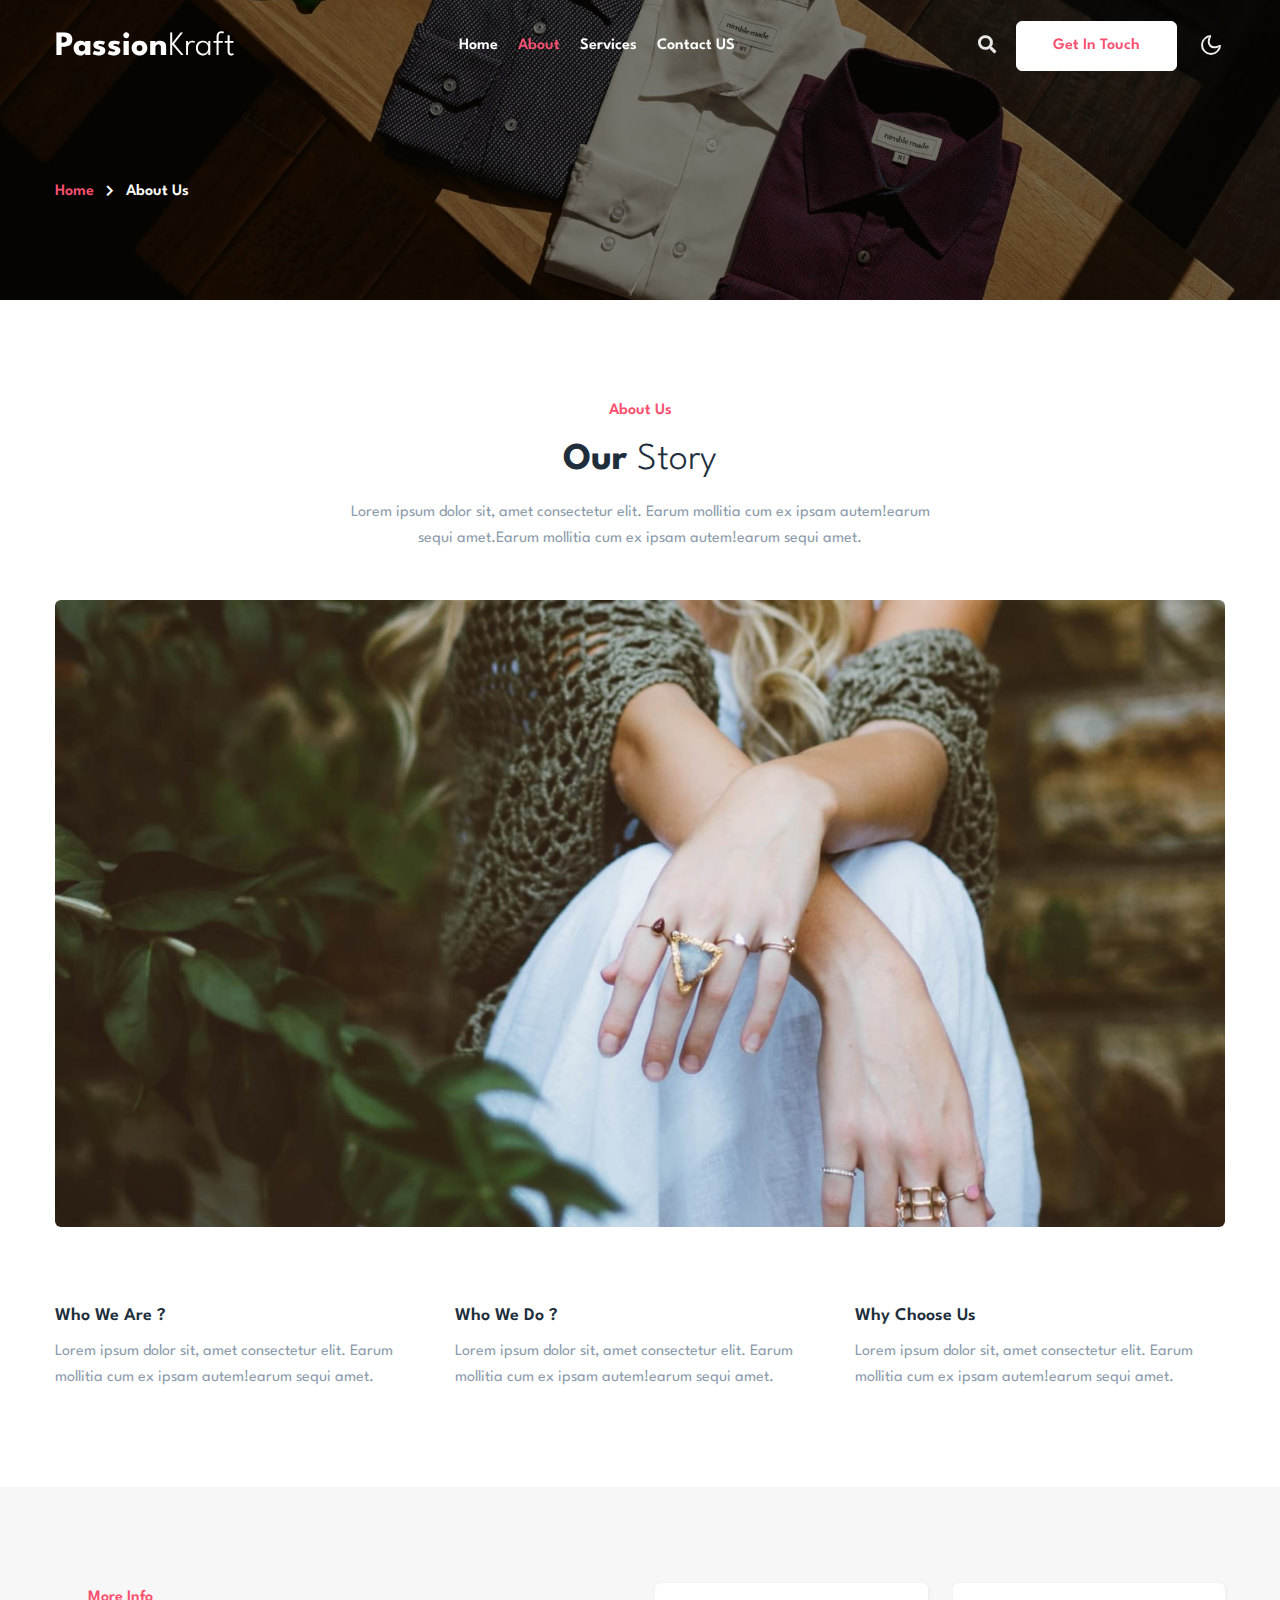
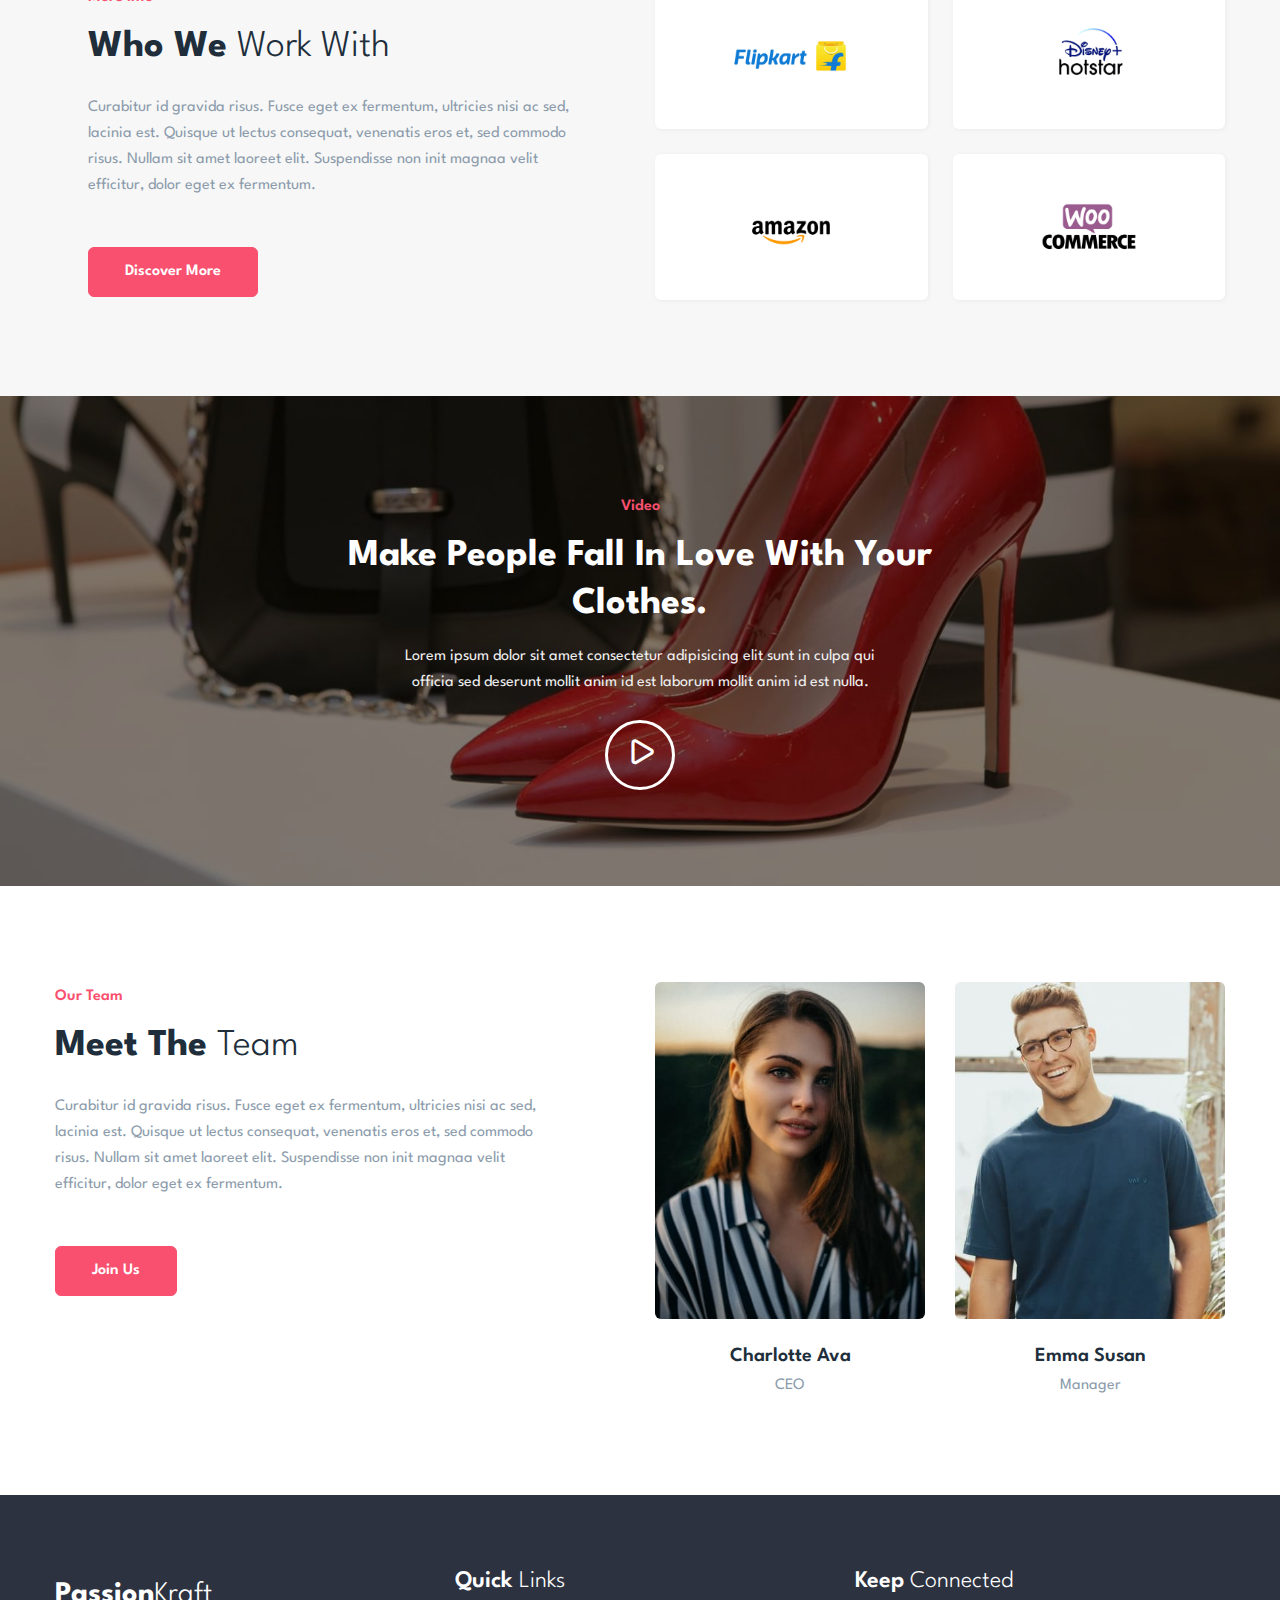
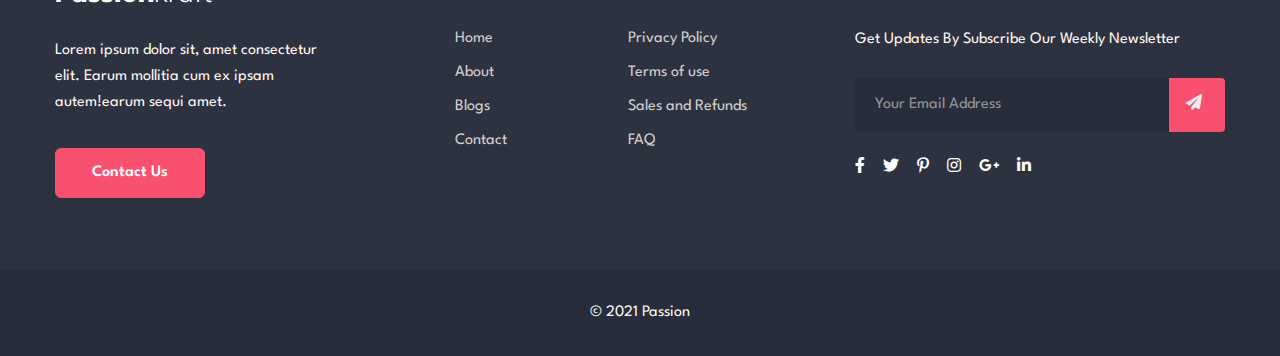
==== commit 2902d345: "allrights" ====
--- a/about.html
+++ b/about.html
@@ -1,8 +1,4 @@
 
-<!--
-Author: W3layouts
-Author URL: http://w3layouts.com
--->
 <!doctype html>
 <html lang="en">
 
@@ -313,8 +309,7 @@
         </div>
         <div class="bottom-copies text-center">
             <div class="container">
-                <p class="copy-footer-29">© 2021 PassionKraft. All rights reserved | Designed by <a
-                        href="https://w3layouts.com">W3layouts</a></p>
+                <p class="copy-footer-29">© 2021 Passion</p>
             </div>
         </div>
 
--- a/assets/css/style-starter.css
+++ b/assets/css/style-starter.css
@@ -1,15 +1,6 @@
 @charset "UTF-8";
 
-/*--
-Author: W3layouts
-Author URL: http://w3layouts.com
---*/
-/*!
- * Bootstrap v4.4.1 (https://getbootstrap.com/)
- * Copyright 2011-2019 The Bootstrap Authors
- * Copyright 2011-2019 Twitter, Inc.
- * Licensed under MIT (https://github.com/twbs/bootstrap/blob/master/LICENSE)
- */
+
 :root {
   --blue: #007bff;
   --indigo: #6610f2;
